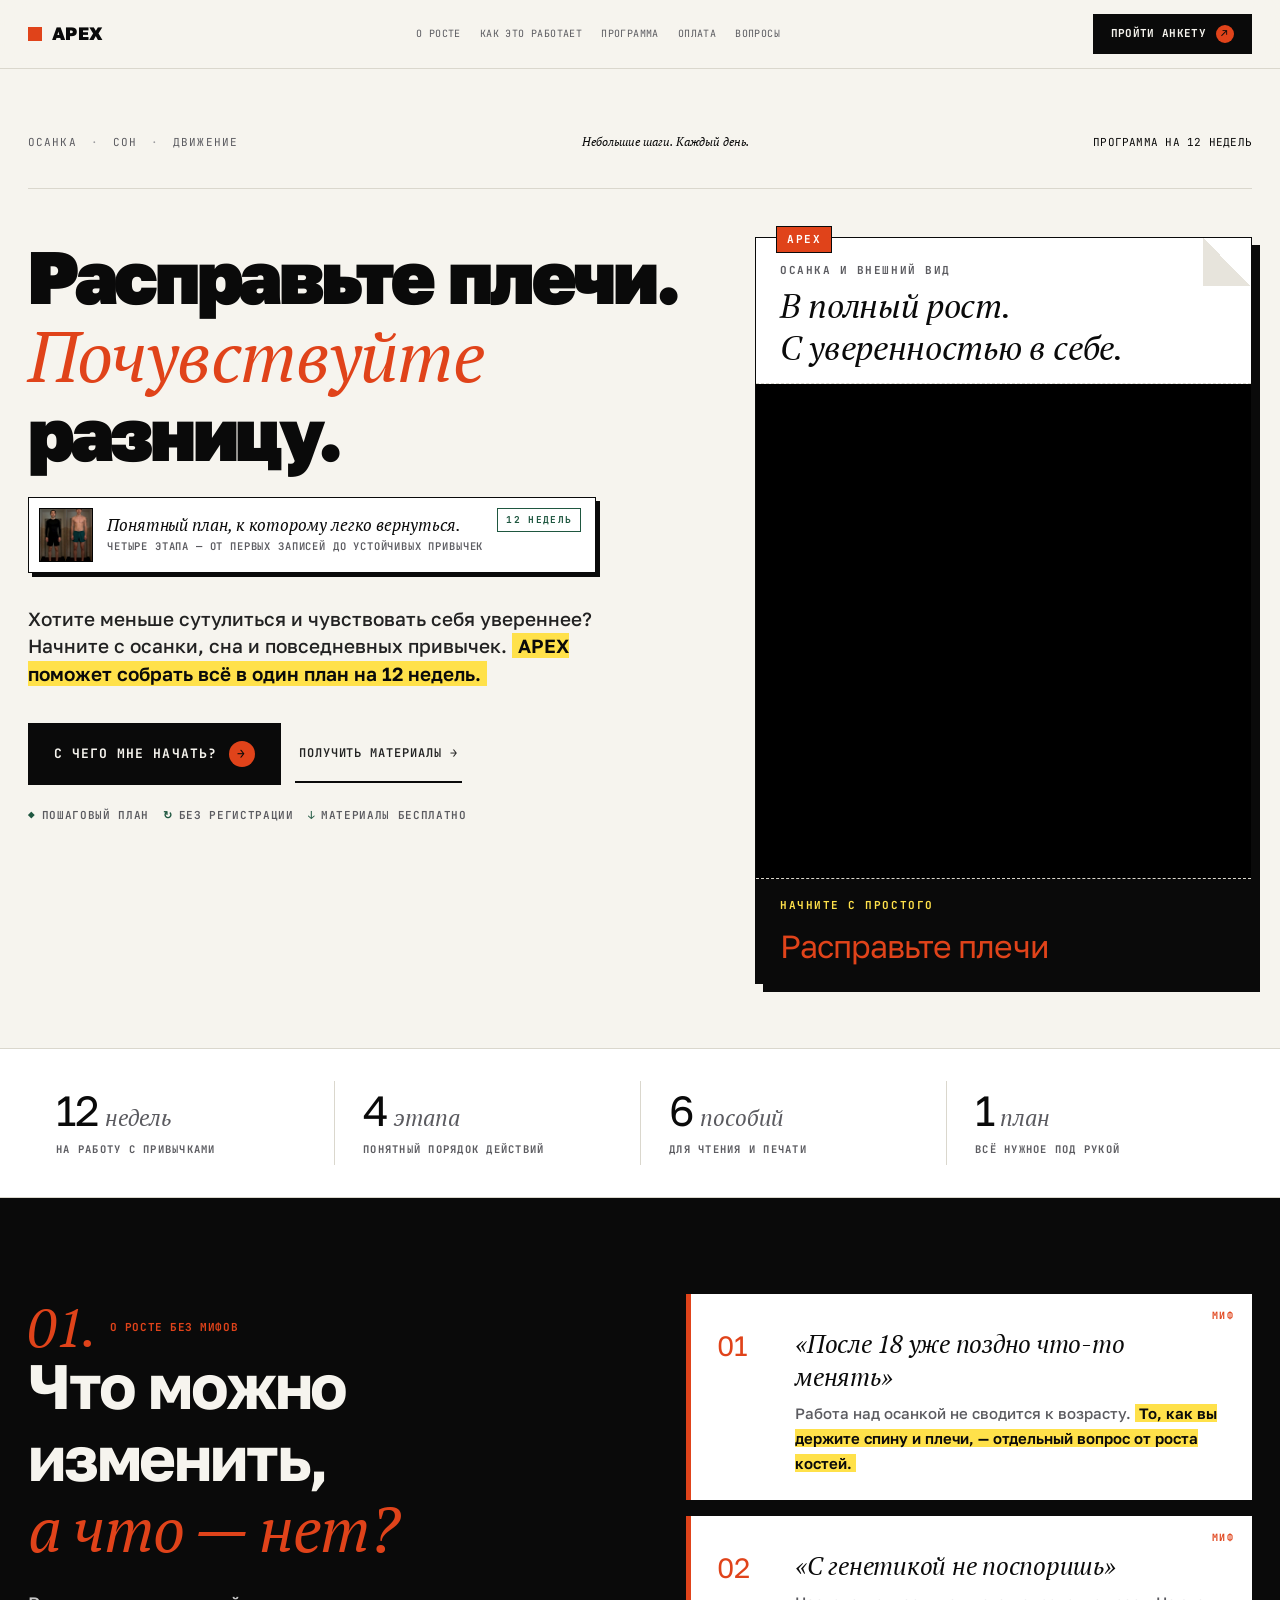
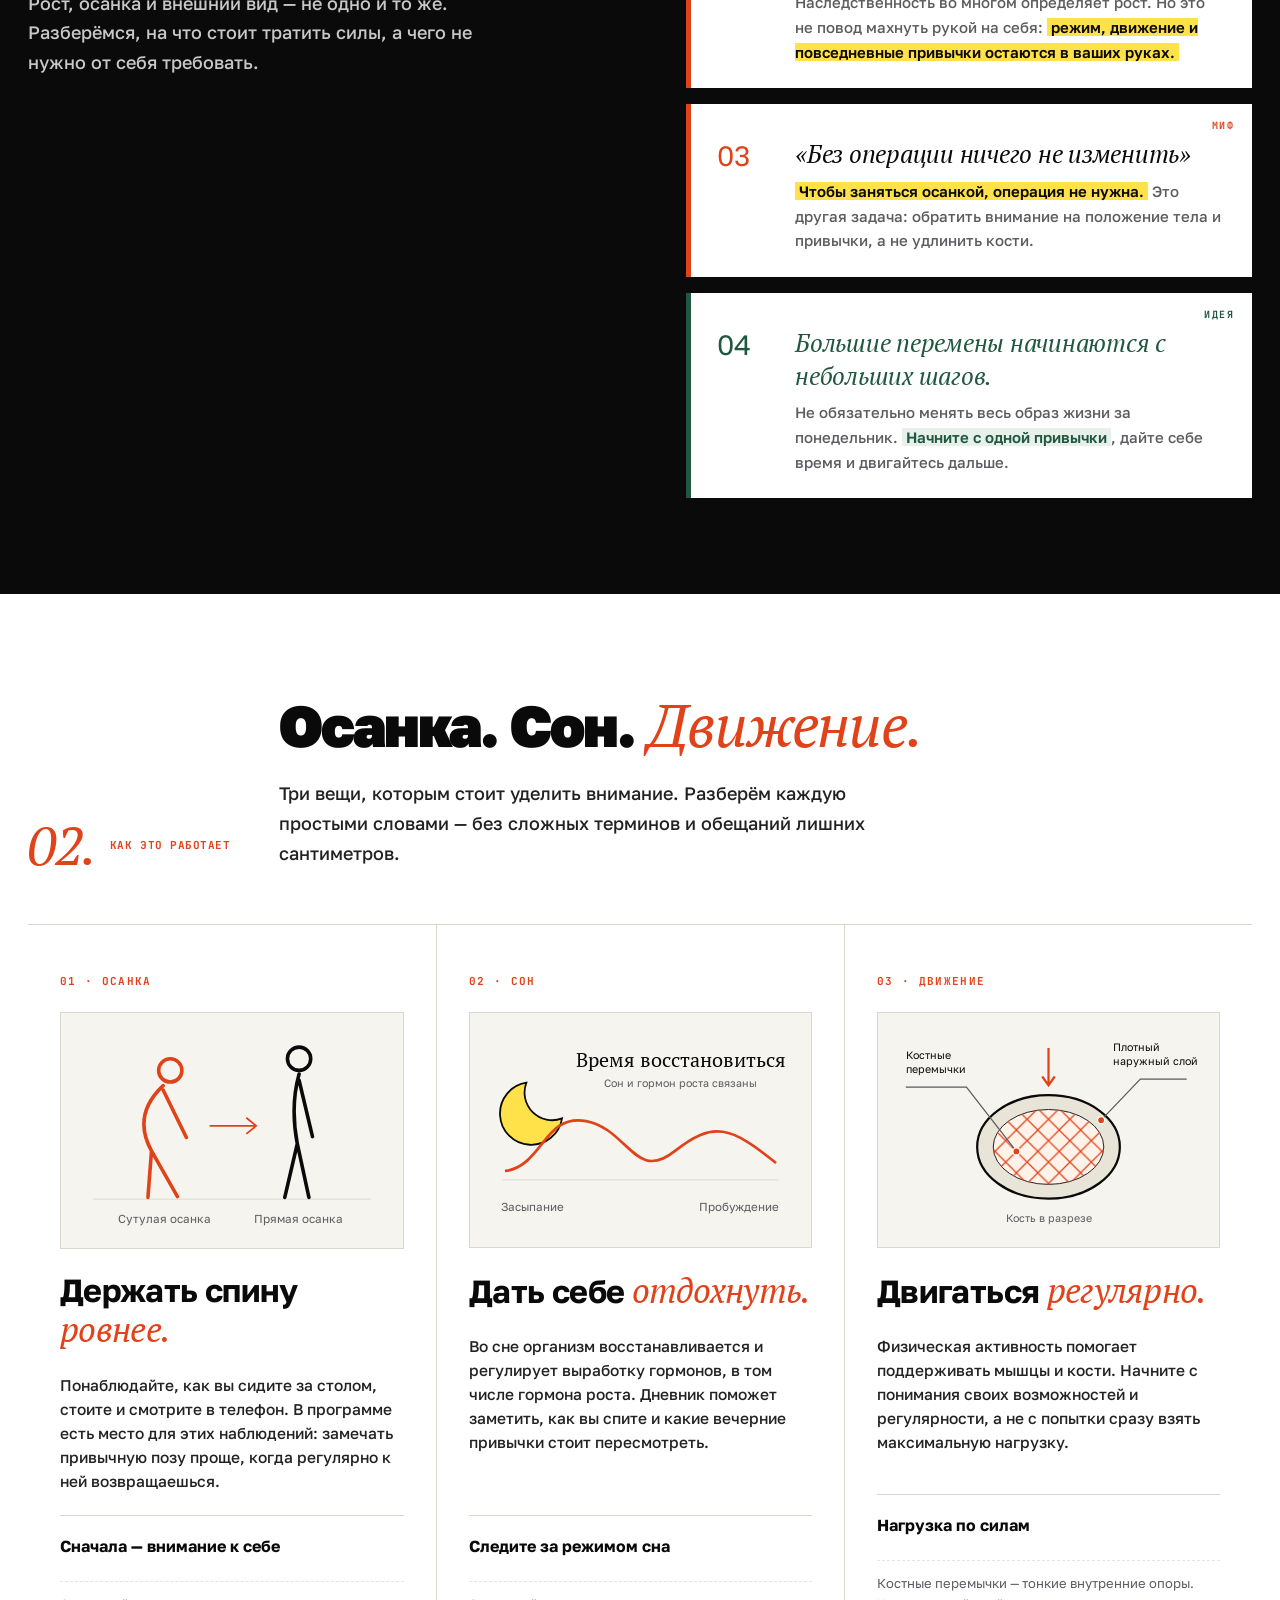
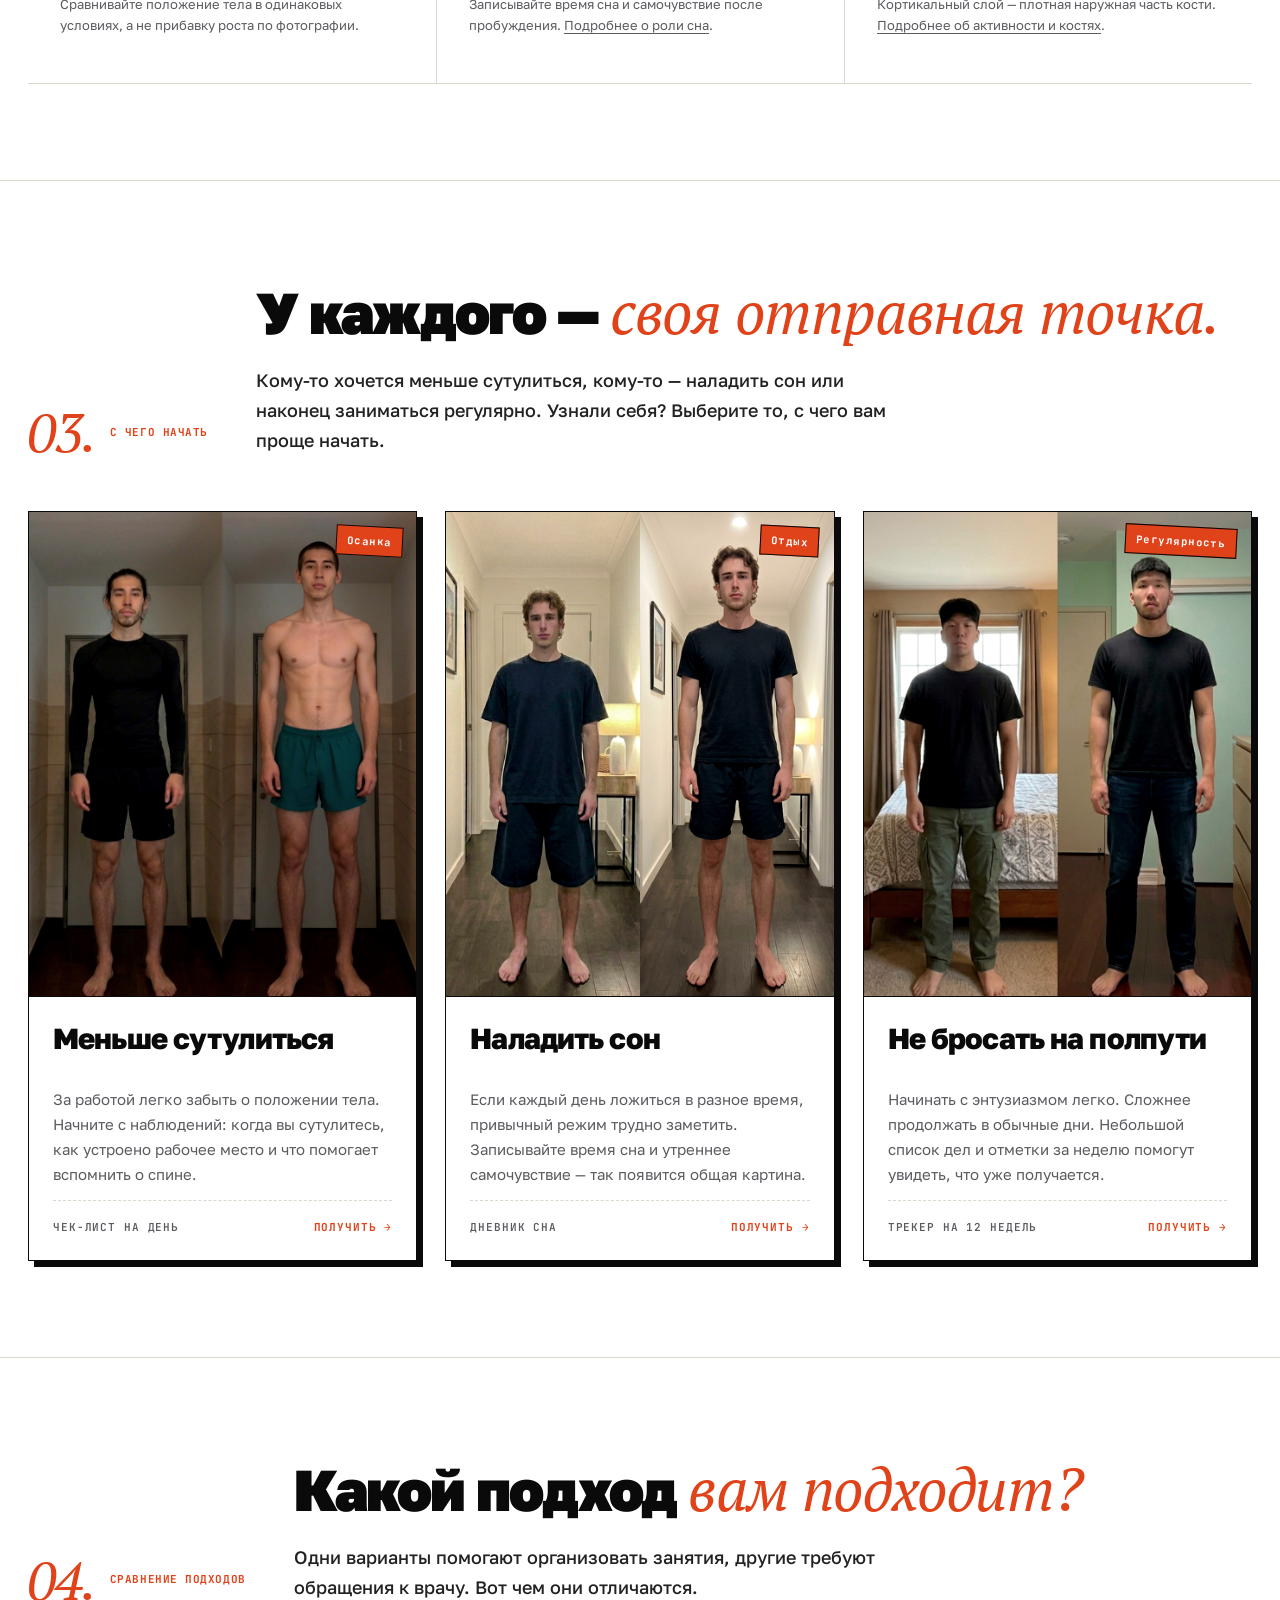
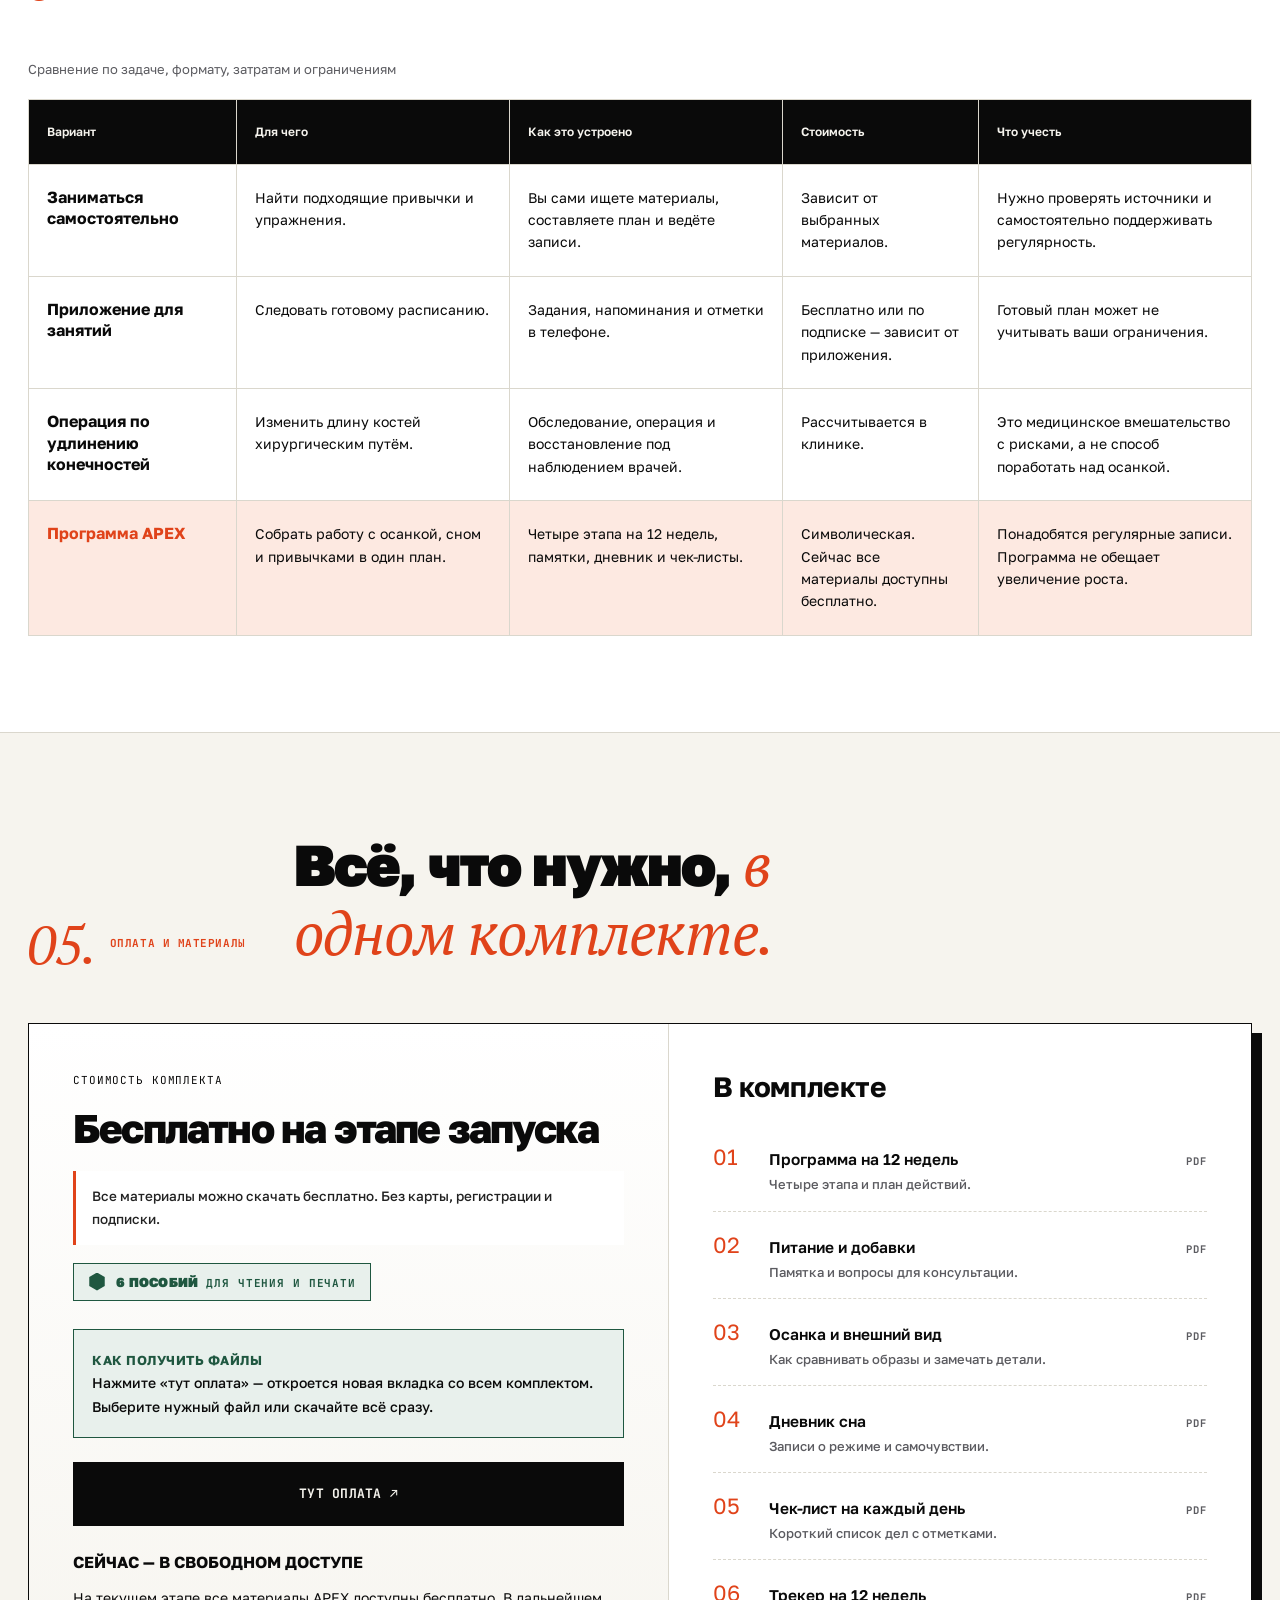
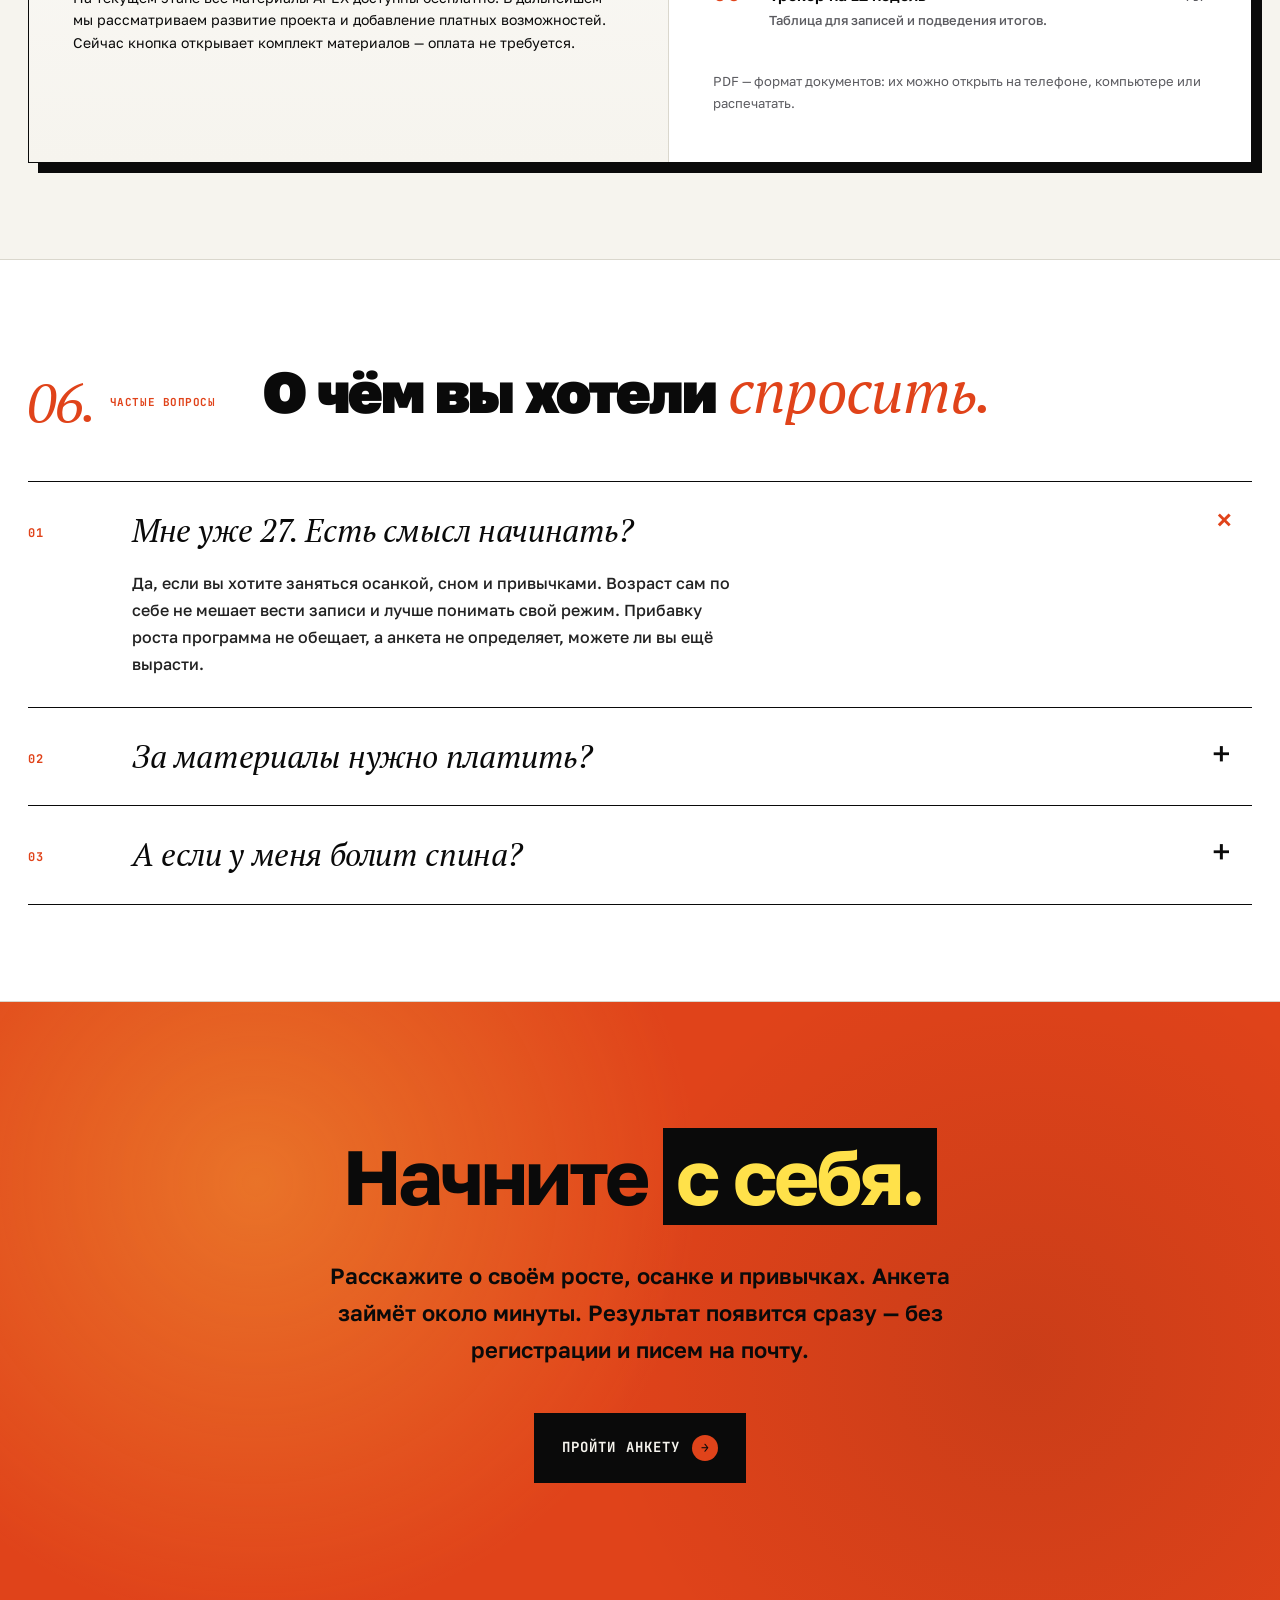
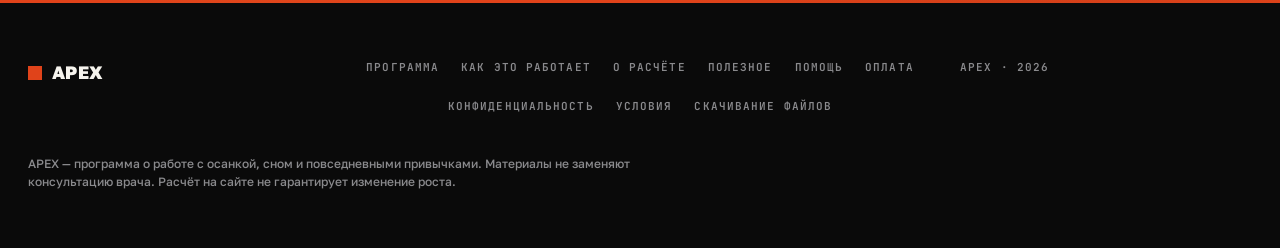
==== index.html @ fd8f3640 "Update index.html" ====
<!DOCTYPE html>
<html lang="ru">
<head>
<meta charset="UTF-8">
<meta name="viewport" content="width=device-width, initial-scale=1.0">
<title>APEX — осанка, сон и привычки</title>
<link rel="icon" href="assets/favicon.svg" type="image/svg+xml">
<link rel="preconnect" href="https://fonts.googleapis.com">
<link rel="preconnect" href="https://fonts.gstatic.com" crossorigin>
<link rel="preload" href="assets/hero.mp4" as="video" type="video/mp4">
<link rel="preload" href="assets/SUBJ-001.png" as="image">
<link rel="stylesheet" href="https://fonts.googleapis.com/css2?family=Golos+Text:wght@400;500;600;700;800;900&family=PT+Serif:ital@0;1&family=JetBrains+Mono:wght@400;500;700&display=swap">
<style>
:root{
  --bg:#f6f4ee; --paper:#fff; --ink:#0a0a0a; --ink-2:#222; --mid:#5b5b60; --dim:#9b9b9f;
  --line:#dad7cd; --line-2:#e7e4dc;
  --hot:#e0431a; --hot-dim:#fde9e1;
  --green:#1f5740; --green-dim:#e8f0ec;
  --yellow:#ffe14a;
  --display:'Golos Text',sans-serif;
  --serif:'PT Serif',serif;
  --sans:'Golos Text',sans-serif;
  --mono:'JetBrains Mono',monospace;
}
*,*::before,*::after{margin:0;padding:0;box-sizing:border-box}
html,body{background:var(--bg);color:var(--ink);font-family:var(--sans);font-size:15.5px;line-height:1.55;-webkit-font-smoothing:antialiased}
a{color:inherit;text-decoration:none}
button{font:inherit;cursor:pointer;border:none;background:none;color:inherit}
img,svg{display:block;max-width:100%}
::selection{background:var(--ink);color:var(--yellow)}
.wrap{max-width:1320px;margin:0 auto;padding:0 28px}

/* ============ NAV ============ */
.nav{position:sticky;top:0;z-index:50;background:rgba(246,244,238,0.95);backdrop-filter:blur(14px);border-bottom:1px solid var(--line)}
.nav-i{max-width:1320px;margin:0 auto;padding:14px 28px;display:grid;grid-template-columns:auto 1fr auto;gap:28px;align-items:center}
.brand{display:flex;align-items:center;gap:10px;font-family:var(--display);font-size:18px;letter-spacing:.02em;color:var(--ink)}
.brand .sq{width:14px;height:14px;background:var(--hot)}
.nav-ul{display:flex;gap:26px;justify-content:center;font-family:var(--mono);font-size:11px;letter-spacing:.12em;text-transform:uppercase;color:var(--mid)}
.nav-ul a:hover{color:var(--ink)}
.nav-cta{
  background:var(--ink);color:var(--bg);padding:11px 18px;
  font-family:var(--mono);font-size:11px;font-weight:700;letter-spacing:.1em;text-transform:uppercase;
  display:inline-flex;align-items:center;gap:10px;
  transition:transform .15s,background .15s;
}
.nav-cta:hover{background:var(--hot);transform:translateY(-1px)}
.nav-cta .arr{display:inline-flex;align-items:center;justify-content:center;width:18px;height:18px;background:var(--hot);color:var(--ink);border-radius:50%;font-size:11px}
.nav-cta:hover .arr{background:var(--bg);color:var(--hot)}

/* ============ HERO ============ */
.hero{padding:64px 0 64px;position:relative;border-bottom:1px solid var(--line)}
.hero-meta{
  display:grid;grid-template-columns:auto 1fr auto;gap:28px;align-items:center;
  font-family:var(--mono);font-size:11px;letter-spacing:.1em;text-transform:uppercase;color:var(--mid);
  padding-bottom:36px;border-bottom:1px solid var(--line);margin-bottom:48px;
}
.hero-meta .ml{display:flex;gap:14px;align-items:center}
.hero-meta .ml span:not(:last-child)::after{content:'·';margin-left:14px;color:var(--dim)}
.hero-meta .vol{justify-self:center;font-family:var(--serif);font-style:italic;font-size:14px;color:var(--ink);letter-spacing:0;text-transform:none}
.hero-meta .ver{color:var(--ink)}

.hero-grid{display:grid;grid-template-columns:1.35fr 1fr;gap:56px;align-items:start}

.hero-h1{
  font-family:var(--display);font-weight:900;
  font-size:clamp(64px,10.2vw,164px);line-height:.86;letter-spacing:-0.04em;
  text-wrap:balance;
}
.hero-h1 .strike{
  position:relative;display:inline;
  color:var(--mid);
  text-decoration:line-through;
  text-decoration-color:var(--ink);
  text-decoration-thickness:5px;
  text-decoration-skip-ink:none;
}
.hero-h1 .strike::after{content:none}
.hero-h1 .serif{
  font-family:var(--serif);font-weight:400;font-style:italic;
  font-size:1.05em;letter-spacing:-.015em;color:var(--hot);
  display:inline-block;
}
.hero-h1 .underline{position:relative;display:inline-block}
.hero-h1 .underline::after{
  content:'';position:absolute;left:0;right:0;bottom:0.04em;height:14px;
  background:var(--yellow);z-index:-1;
}

.hero-lede{
  margin-top:32px;font-size:20px;line-height:1.45;color:var(--ink-2);max-width:52ch;font-weight:500;
}
.hero-lede strong{background:var(--yellow);padding:1px 6px;color:var(--ink);font-weight:600}

.hero-cta{margin-top:36px;display:flex;gap:14px;align-items:center;flex-wrap:wrap}
.btn-primary{
  background:var(--ink);color:var(--bg);padding:18px 26px;
  font-family:var(--mono);font-size:13px;font-weight:700;letter-spacing:.08em;text-transform:uppercase;
  display:inline-flex;align-items:center;gap:12px;
  transition:transform .15s,background .15s;
}
.btn-primary:hover{transform:translateY(-2px);background:var(--hot)}
.btn-primary .arr{width:26px;height:26px;background:var(--hot);color:var(--ink);border-radius:50%;display:inline-flex;align-items:center;justify-content:center;font-weight:900;font-size:13px;transition:background .15s,color .15s}
.btn-primary:hover .arr{background:var(--bg);color:var(--hot)}
.btn-ghost{
  color:var(--ink-2);padding:18px 4px;
  font-family:var(--mono);font-size:12px;font-weight:600;letter-spacing:.08em;text-transform:uppercase;
  border-bottom:2px solid var(--ink);transition:color .15s;
}
.btn-ghost:hover{color:var(--hot);border-color:var(--hot)}
.cta-note{font-family:var(--mono);font-size:11px;letter-spacing:.06em;color:var(--mid);text-transform:uppercase}

.hero-caps{display:flex;gap:20px;margin-top:32px;flex-wrap:wrap;font-family:var(--mono);font-size:11.5px;font-weight:500;letter-spacing:.08em;text-transform:uppercase;color:var(--mid)}
.hero-caps span{display:inline-flex;gap:8px;align-items:center}
.hero-caps span::before{content:'✕';color:var(--hot);font-weight:900}
.hero-caps .ok{color:var(--ink)}
.hero-caps .ok::before{content:'✓';color:var(--green)}

/* hero proof card */
.proof-card{
  background:var(--paper);border:1px solid var(--ink);
  box-shadow:8px 8px 0 var(--ink);position:relative;
}
.proof-card::before{
  content:'ПРОФИЛЬ';position:absolute;top:-12px;left:20px;
  background:var(--hot);color:var(--paper);padding:4px 10px;border:1px solid var(--ink);
  font-family:var(--mono);font-size:11px;font-weight:700;letter-spacing:.14em;
}
.proof-card::after{
  content:'';position:absolute;top:0;right:0;width:48px;height:48px;
  background:linear-gradient(225deg,transparent 50%,var(--line-2) 50%);
}
.pc-video{position:relative;aspect-ratio:1/1;background:#000;overflow:hidden;border-bottom:1px dashed var(--line)}
.pc-video video{position:absolute;inset:0;width:100%;height:100%;object-fit:cover;filter:contrast(1.05) saturate(.9)}
.pc-video-lbl{position:absolute;top:14px;font-family:var(--mono);font-size:10.5px;font-weight:700;letter-spacing:.14em;padding:5px 10px;border:1px solid var(--ink);text-transform:uppercase;box-shadow:2px 2px 0 var(--ink)}
.pc-video-lbl.bef{left:14px;background:rgba(245,242,234,.95);color:var(--ink-2)}
.pc-video-lbl.aft{right:14px;background:var(--hot);color:var(--paper)}
.pc-head{padding:24px 24px 14px;border-bottom:1px dashed var(--line)}
.pc-head .id{font-family:var(--mono);font-size:11px;font-weight:700;letter-spacing:.14em;color:var(--mid);text-transform:uppercase}
.pc-head h3{
  font-family:var(--serif);font-weight:400;font-style:italic;font-size:34px;line-height:1.05;
  letter-spacing:-.01em;color:var(--ink);margin-top:6px;
}
.pc-head h3 .num{font-style:normal;color:var(--hot);font-family:var(--display);font-size:.92em}
.pc-body{padding:8px 24px 20px}
.pc-row{display:grid;grid-template-columns:120px 1fr;padding:10px 0;border-bottom:1px dashed var(--line-2);font-family:var(--mono);font-size:13px;align-items:baseline}
.pc-row:last-child{border-bottom:0}
.pc-row .k{font-size:10.5px;letter-spacing:.12em;text-transform:uppercase;color:var(--mid);font-weight:700}
.pc-row .v{color:var(--ink);font-weight:500}
.pc-row .v em{font-family:var(--serif);font-style:italic;color:var(--hot);font-size:15px}
.pc-final{
  display:flex;justify-content:space-between;align-items:baseline;
  background:var(--ink);color:var(--paper);padding:18px 24px;
}
.pc-final .l{font-family:var(--mono);font-size:11px;font-weight:700;letter-spacing:.14em;text-transform:uppercase;color:var(--yellow)}
.pc-final .v{font-family:var(--display);font-size:64px;line-height:1;color:var(--hot);letter-spacing:-.03em}

/* ============ Data strip ============ */
.strip{
  padding:32px 0;border-bottom:1px solid var(--line);background:var(--paper);
}
.strip-row{display:grid;grid-template-columns:repeat(4,1fr);gap:0}
.strip-cell{padding:8px 28px;border-left:1px solid var(--line)}
.strip-cell:first-child{border-left:0}
.strip-cell .n{font-family:var(--display);font-size:48px;line-height:1;letter-spacing:-.025em}
.strip-cell .n .ac{color:var(--hot)}
.strip-cell .n .small{font-family:var(--serif);font-style:italic;font-weight:400;font-size:.55em;color:var(--mid);margin-left:6px;letter-spacing:0}
.strip-cell .l{font-family:var(--mono);font-size:10.5px;font-weight:700;letter-spacing:.12em;text-transform:uppercase;color:var(--mid);margin-top:10px}

/* ============ SECTION META ============ */
.sec{padding:96px 0;border-bottom:1px solid var(--line)}
.sec.paper{background:var(--paper)}
.sec.dark{background:var(--ink);color:var(--bg);border-bottom:0}
.sec-head{display:grid;grid-template-columns:auto 1fr;gap:48px;margin-bottom:56px;align-items:end}
.sec-kick{font-family:var(--mono);font-size:11px;font-weight:700;letter-spacing:.14em;text-transform:uppercase;color:var(--hot);display:flex;gap:14px;align-items:center;padding-top:10px}
.sec-kick .idx{
  font-family:var(--serif);font-style:italic;font-weight:400;font-size:54px;color:var(--hot);
  letter-spacing:-.02em;line-height:.85;
}
.sec.dark .sec-kick{color:var(--hot)}
.sec.dark .sec-kick .idx{color:var(--hot)}
.sec-h2{
  font-family:var(--display);font-weight:900;
  font-size:clamp(48px,7vw,108px);line-height:.9;letter-spacing:-.035em;text-wrap:balance;
}
.sec-h2 .serif{font-family:var(--serif);font-style:italic;font-weight:400;color:var(--hot);font-size:1.05em;letter-spacing:-.02em}
.sec-h2 .hl{background:var(--ink);color:var(--bg);padding:0 12px;display:inline-block}
.sec.dark .sec-h2 .hl{background:var(--hot);color:var(--ink)}
.sec-h2 .ul{background:linear-gradient(transparent 68%,var(--yellow) 68%,var(--yellow) 92%,transparent 92%)}
.sec-lede{max-width:60ch;font-size:18px;color:var(--ink-2);margin-top:20px;font-weight:500}
.sec.dark .sec-lede{color:#c8c8c8}

/* ============ МИФS ============ */
.lies-grid{display:grid;grid-template-columns:1.05fr 1fr;gap:64px;align-items:start}
.lies-grid .copy h2{font-family:var(--display);font-size:clamp(48px,7vw,104px);line-height:.9;letter-spacing:-.035em;color:var(--bg)}
.lies-grid .copy h2 .serif{font-family:var(--serif);font-style:italic;font-weight:400;color:var(--hot);font-size:1.05em;letter-spacing:-.02em}
.lies-grid .copy h2 .hl{background:var(--hot);color:var(--ink);padding:0 14px}
.lies-grid .copy p{font-size:18px;color:#c8c8c8;font-weight:500;margin-top:24px;max-width:42ch}
.lies-list{display:flex;flex-direction:column;gap:16px}
.lie{
  background:var(--paper);color:var(--ink);padding:24px 26px;
  display:grid;grid-template-columns:60px 1fr;gap:18px;
  border-left:5px solid var(--hot);position:relative;
}
.lie.truth{border-left-color:var(--green)}
.lie .n{font-family:var(--display);font-size:28px;color:var(--hot);line-height:1;padding-top:4px}
.lie.truth .n{color:var(--green)}
.lie .q{font-family:var(--serif);font-style:italic;font-weight:400;font-size:24px;line-height:1.2;letter-spacing:-.01em;color:var(--ink);margin-bottom:8px}
.lie .q .strike{text-decoration:line-through;text-decoration-thickness:3px;text-decoration-color:var(--hot);color:var(--mid)}
.lie .a{font-size:15px;color:var(--mid);font-weight:500}
.lie .a b{background:var(--yellow);color:var(--ink);padding:0 4px;font-weight:600}
.lie.truth .q{color:var(--green)}
.lie.truth .a b{background:var(--green-dim);color:var(--green)}
.lie::after{
  content:'МИФ';position:absolute;top:14px;right:18px;
  font-family:var(--mono);font-size:10px;font-weight:700;letter-spacing:.14em;color:var(--hot);
}
.lie.truth::after{content:'ИДЕЯ';color:var(--green)}

/* ============ MECHANISMS ============ */
.mechs{display:grid;grid-template-columns:repeat(3,1fr);gap:0;border-top:1px solid var(--line);border-bottom:1px solid var(--line)}
.mech{padding:48px 32px;border-left:1px solid var(--line);display:flex;flex-direction:column;gap:22px;background:var(--paper)}
.mech:first-child{border-left:0}
.mech-num{font-family:var(--mono);font-size:11px;font-weight:700;letter-spacing:.12em;color:var(--hot);text-transform:uppercase}
.mech-fig{aspect-ratio:5/3;border:1px solid var(--line);background:var(--bg);padding:8px}
.mech h3{font-family:var(--display);font-size:36px;line-height:1.05;letter-spacing:-.02em;color:var(--ink)}
.mech h3 .serif{font-family:var(--serif);font-style:italic;font-weight:400;color:var(--hot);font-size:1.08em;letter-spacing:-.02em}
.mech p{color:var(--ink-2);font-size:15.5px;flex:1;font-weight:500}
.mech .stat{display:flex;justify-content:space-between;align-items:baseline;padding-top:18px;border-top:1px solid var(--line-2)}
.mech .stat .n{font-family:var(--display);font-size:36px;letter-spacing:-.025em;color:var(--hot)}
.mech .stat .l{font-family:var(--mono);font-size:10.5px;font-weight:700;letter-spacing:.12em;color:var(--mid);text-transform:uppercase}
.mech .cite{font-family:var(--mono);font-size:10.5px;letter-spacing:.06em;color:var(--mid);border-top:1px dashed var(--line-2);padding-top:12px}
.mech .cite b{color:var(--ink);font-weight:700}

/* ============ PROTOCOL ============ */
.proto{display:grid;grid-template-columns:repeat(4,1fr);gap:0;border:1px solid var(--ink);background:var(--paper)}
.phase{padding:36px 28px;border-right:1px solid var(--line);display:flex;flex-direction:column;gap:14px;position:relative}
.phase:last-child{border-right:0;background:var(--ink);color:var(--bg)}
.phase .n{font-family:var(--display);font-size:108px;line-height:.85;letter-spacing:-.04em;color:var(--ink)}
.phase:last-child .n{color:var(--hot)}
.phase .wk{font-family:var(--mono);font-size:11px;font-weight:700;letter-spacing:.12em;text-transform:uppercase;color:var(--mid)}
.phase:last-child .wk{color:#c8c8c8}
.phase h4{font-family:var(--display);font-size:26px;letter-spacing:-.015em;line-height:1.05;margin-top:18px}
.phase h4 .serif{font-family:var(--serif);font-style:italic;font-weight:400;font-size:1.1em;color:var(--hot)}
.phase p{font-size:14.5px;color:var(--mid);font-weight:500;flex:1;line-height:1.55}
.phase:last-child p{color:#c8c8c8}
.phase .d{margin-top:24px;padding-top:18px;border-top:1px solid var(--line);display:flex;justify-content:space-between;align-items:baseline}
.phase:last-child .d{border-top-color:var(--mid)}
.phase .d .l{font-family:var(--mono);font-size:11px;font-weight:700;letter-spacing:.12em;color:var(--mid);text-transform:uppercase}
.phase .d .v{font-family:var(--display);font-size:30px;letter-spacing:-.02em;color:var(--hot)}

/* ============ EVIDENCE ============ */
.res-grid{display:grid;grid-template-columns:repeat(3,1fr);gap:28px}
.res{
  background:var(--paper);border:1px solid var(--ink);box-shadow:6px 6px 0 var(--ink);
  display:flex;flex-direction:column;position:relative;
}
.res .photo{aspect-ratio:4/5;background:#222;position:relative;border-bottom:1px solid var(--ink);overflow:hidden}
.res .photo img{width:100%;height:100%;object-fit:cover;filter:contrast(1.05) saturate(.85)}
.res .photo .stamp{
  position:absolute;top:14px;right:14px;
  background:var(--hot);color:var(--paper);padding:6px 10px;border:1px solid var(--ink);
  font-family:var(--mono);font-size:10.5px;font-weight:700;letter-spacing:.14em;
  transform:rotate(3deg);
}
.res .photo .meta{
  position:absolute;bottom:14px;left:14px;right:14px;
  display:flex;justify-content:space-between;
  color:var(--paper);font-family:var(--mono);font-size:10.5px;font-weight:700;letter-spacing:.12em;text-transform:uppercase;
  text-shadow:0 1px 4px rgba(0,0,0,.85);
}
.res .body{padding:24px;display:flex;flex-direction:column;gap:14px;flex:1}
.res-stats{display:flex;flex-direction:column;gap:4px;font-family:var(--mono);font-size:11.5px;font-weight:500;letter-spacing:.04em;color:var(--mid);text-transform:uppercase;padding:4px 0 8px;border-bottom:1px dashed var(--line);margin-bottom:6px}
.res-stats span{display:flex;justify-content:space-between;gap:12px}
.res-stats b{color:var(--ink);font-family:var(--mono);font-weight:700;letter-spacing:.1em}
.res .delta{font-family:var(--display);font-size:80px;letter-spacing:-.03em;line-height:.9;color:var(--hot)}
.res .delta sup{font-size:.3em;color:var(--mid);vertical-align:top;font-family:var(--mono)}
.res .q{
  font-family:var(--serif);font-style:italic;font-weight:400;font-size:20px;
  line-height:1.3;letter-spacing:-.005em;color:var(--ink-2);
}
.res .q::before{content:'\"';color:var(--hot)}
.res .q::after{content:'\"';color:var(--hot)}
.res .by{margin-top:auto;padding-top:18px;border-top:1px dashed var(--line);font-family:var(--mono);font-size:11px;font-weight:600;letter-spacing:.08em;text-transform:uppercase;display:flex;justify-content:space-between;color:var(--mid)}
.res .by .name{color:var(--ink)}

/* ============ SLEEP ============ */
.sleep{display:grid;grid-template-columns:1.05fr 1fr;gap:64px;align-items:center}
.sleep-card{
  background:var(--ink);color:var(--paper);padding:32px;border:1px solid var(--ink);
  box-shadow:10px 10px 0 var(--hot);aspect-ratio:6/7;display:flex;flex-direction:column;gap:16px;
}
.sleep-card h5{font-family:var(--mono);font-size:11px;font-weight:700;letter-spacing:.14em;color:var(--hot);text-transform:uppercase}
.sleep-card .chart{flex:1;border:1px solid #2a2a2c;background:#0a0a0a;padding:10px}
.sleep-card .num{font-family:var(--display);font-size:88px;line-height:.85;color:var(--hot);letter-spacing:-.04em;margin-top:8px}
.sleep-card .num sup{font-size:.32em;color:var(--yellow);vertical-align:top}
.sleep-card .l{font-family:var(--mono);font-size:11px;font-weight:700;letter-spacing:.14em;color:var(--yellow);text-transform:uppercase}

.sleep-copy h3{font-family:var(--display);font-size:clamp(52px,6.5vw,84px);line-height:.92;letter-spacing:-.03em}
.sleep-copy h3 .serif{font-family:var(--serif);font-style:italic;font-weight:400;color:var(--hot);font-size:1.1em;letter-spacing:-.02em}
.sleep-copy p{font-size:17px;color:var(--ink-2);margin-top:22px;max-width:42ch;font-weight:500}
.sleep-copy p strong{color:var(--ink);background:var(--yellow);padding:1px 4px;font-weight:600}
.sleep-copy .ks{margin-top:32px;display:grid;grid-template-columns:1fr 1fr;gap:1px;background:var(--line);border:1px solid var(--ink)}
.sleep-copy .ks > div{background:var(--paper);padding:20px}
.sleep-copy .ks .n{font-family:var(--display);font-size:48px;line-height:1;color:var(--hot);letter-spacing:-.025em}
.sleep-copy .ks .l{font-family:var(--mono);font-size:10.5px;font-weight:700;letter-spacing:.12em;color:var(--mid);text-transform:uppercase;margin-top:10px}

/* ============ COMPARE ============ */
.compare{border:1px solid var(--ink);background:var(--paper);overflow:hidden;box-shadow:6px 6px 0 var(--ink)}
.cr{display:grid;grid-template-columns:1.5fr repeat(4,1fr);border-top:1px solid var(--line)}
.cr:first-child{border-top:0;background:var(--ink);color:var(--paper)}
.cr > div{padding:22px 22px;border-left:1px solid var(--line);font-family:var(--mono);font-size:13px;font-weight:500;color:var(--ink-2)}
.cr > div:first-child{border-left:0;font-family:var(--sans);font-weight:600;font-size:14.5px;color:var(--ink)}
.cr:first-child > div{font-family:var(--mono);font-size:11px;letter-spacing:.14em;text-transform:uppercase;color:var(--paper);font-weight:700;border-left:1px solid #2a2a2c}
.cr:first-child > div:first-child{border-left:0}
.cr .us{background:var(--hot-dim);border-left:1px solid var(--hot)!important;font-weight:700;color:var(--ink)}
.cr:first-child .us{background:var(--hot);color:var(--ink)!important;border-left:1px solid var(--hot)!important}
.cr .no{color:var(--hot);font-weight:700}
.cr .yes{color:var(--green);font-weight:700}
.cr .neutral{color:var(--dim)}
.cr .big{font-family:var(--display);font-size:18px;letter-spacing:-.015em;color:var(--ink)}
.cr .us .big{color:var(--hot)}

/* ============ PRICE ============ */
.price{display:grid;grid-template-columns:1.1fr 1fr;border:1px solid var(--ink);background:var(--paper);box-shadow:10px 10px 0 var(--ink)}
.price-l{padding:48px 44px;border-right:1px solid var(--line);position:relative;background:linear-gradient(180deg,var(--paper),var(--bg))}
.price-l .tag{display:inline-block;background:var(--ink);color:var(--paper);padding:6px 12px;font-family:var(--mono);font-size:11px;font-weight:700;letter-spacing:.14em;text-transform:uppercase;margin-bottom:28px}
.price-amt{font-family:var(--display);font-size:172px;line-height:.82;letter-spacing:-.05em;color:var(--ink)}
.price-amt .cur{font-size:.3em;color:var(--mid);vertical-align:top}
.price-amt .ac{color:var(--hot)}
.price-was{font-family:var(--mono);font-size:14px;color:var(--mid);text-decoration:line-through;margin-top:10px}
.price-was b{color:var(--ink);font-weight:600;text-decoration:none;background:var(--yellow);padding:0 4px;margin-left:10px}
.price-gty{margin-top:28px;padding:18px;background:var(--green-dim);border:1px solid var(--green);font-size:14px;font-weight:500;color:var(--ink)}
.price-gty b{color:var(--green);font-family:var(--display);font-size:13px;letter-spacing:.04em}
.price-cta{
  display:block;margin-top:24px;background:var(--ink);color:var(--bg);text-align:center;
  padding:22px;font-family:var(--mono);font-size:13px;font-weight:700;letter-spacing:.14em;text-transform:uppercase;
  position:relative;overflow:hidden;transition:background .15s,transform .15s;
}
.price-cta:hover{background:var(--hot);transform:translateY(-2px)}
.price-r{padding:48px 44px}
.price-r h4{font-family:var(--display);font-size:28px;letter-spacing:-.015em;margin-bottom:22px;line-height:1.1}
.price-r ul{list-style:none}
.price-r li{display:grid;grid-template-columns:42px 1fr auto;gap:14px;align-items:baseline;padding:16px 0;border-bottom:1px dashed var(--line)}
.price-r li:last-child{border-bottom:0}
.price-r li .i{font-family:var(--display);font-size:22px;color:var(--hot);letter-spacing:-.02em}
.price-r li .n{font-weight:600;font-size:15.5px;color:var(--ink)}
.price-r li .n span{display:block;font-size:13px;color:var(--mid);font-weight:500;margin-top:3px}
.price-r li .v{font-family:var(--mono);font-size:10.5px;font-weight:700;letter-spacing:.08em;text-transform:uppercase;color:var(--mid)}

/* ============ FAQ ============ */
.faq{border-top:1px solid var(--ink)}
.faq details{border-bottom:1px solid var(--ink);padding:28px 0}
.faq summary{
  list-style:none;cursor:pointer;display:grid;grid-template-columns:80px 1fr 40px;gap:24px;align-items:start;
}
.faq summary::-webkit-details-marker{display:none}
.faq summary .n{font-family:var(--mono);font-size:12px;font-weight:700;letter-spacing:.12em;color:var(--hot);padding-top:14px}
.faq summary .q{font-family:var(--serif);font-style:italic;font-weight:400;font-size:32px;line-height:1.15;letter-spacing:-.012em;color:var(--ink)}
.faq summary .p{font-family:var(--display);font-size:34px;color:var(--ink);transition:transform .25s;align-self:start;line-height:1}
.faq details[open] summary .p{transform:rotate(45deg);color:var(--hot)}
.faq .a{padding:18px 0 0 104px;color:var(--ink-2);max-width:72ch;font-size:16px;font-weight:500;line-height:1.6}
.faq .a strong{background:var(--yellow);padding:0 4px;color:var(--ink);font-weight:600}

/* ============ FINAL ============ */
.final{padding:120px 0;text-align:center;border-bottom:0;background:var(--hot);color:var(--ink);position:relative;overflow:hidden}
.final::before{
  content:'';position:absolute;inset:0;
  background:
    radial-gradient(circle at 20% 30%,rgba(255,225,74,.3),transparent 40%),
    radial-gradient(circle at 80% 60%,rgba(10,10,10,.1),transparent 40%);
}
.final > *{position:relative;z-index:2}
.final h2{font-family:var(--display);font-size:clamp(72px,12vw,200px);line-height:.86;letter-spacing:-.045em;text-wrap:balance}
.final h2 .strike{
  position:relative;display:inline;
  text-decoration:line-through;
  text-decoration-color:var(--ink);
  text-decoration-thickness:6px;
  text-decoration-skip-ink:none;
}
.final h2 .strike::after{content:none}
.final h2 .hl{background:var(--ink);color:var(--yellow);padding:0 18px;display:inline-block}
.final h2 .serif{font-family:var(--serif);font-style:italic;font-weight:400;color:var(--ink);font-size:1.05em;letter-spacing:-.02em}
.final p{margin:32px auto 44px;font-size:22px;font-weight:600;max-width:46ch;color:var(--ink)}
.final .btn-primary{background:var(--ink);color:var(--bg);padding:22px 28px;font-size:14px}
.final .btn-primary:hover{background:var(--paper);color:var(--ink)}
.final .btn-primary:hover .arr{background:var(--hot);color:var(--ink)}

/* ============ FOOTER ============ */
.footer{padding:56px 0;background:var(--ink);color:var(--bg)}
.footer-i{display:grid;grid-template-columns:1fr 2fr 1fr;gap:28px;align-items:start;font-family:var(--mono);font-size:11px;font-weight:600;letter-spacing:.1em;text-transform:uppercase;color:#8a8a8d}
.footer-links{display:flex;gap:22px;justify-content:center;flex-wrap:wrap}
.footer-links a:hover{color:var(--hot)}
.footer-legal{margin-top:40px;font-family:var(--sans);font-size:12px;color:#8a8a8d;font-weight:500;letter-spacing:0;text-transform:none;max-width:80ch;line-height:1.55}
.footer .brand{color:var(--bg)}

/* Mobile-only hero video — hidden on desktop */
.hero-mobile-video{display:none}

/* ============ HERO RECEIPT (social proof anchor under h1) ============ */
.hero-receipt{
  margin-top:24px;display:inline-grid;grid-template-columns:auto 1fr auto;gap:14px;align-items:center;
  background:var(--paper);border:1px solid var(--ink);box-shadow:4px 4px 0 var(--ink);
  padding:10px 14px 10px 10px;position:relative;text-decoration:none;
  transition:transform .15s,box-shadow .15s;
}
.hero-receipt:hover{transform:translate(-2px,-2px);box-shadow:6px 6px 0 var(--ink)}
.hr-thumb{width:54px;height:54px;object-fit:cover;border:1px solid var(--ink);filter:contrast(1.05) saturate(.85)}
.hr-stack{display:flex;flex-direction:column;gap:3px;min-width:0}
.hr-quote{font-family:var(--serif);font-style:italic;font-size:17px;line-height:1.15;color:var(--ink);letter-spacing:-.005em}
.hr-meta{font-family:var(--mono);font-size:10.5px;font-weight:600;letter-spacing:.08em;color:var(--mid);text-transform:uppercase}
.hr-meta b{color:var(--hot);font-weight:700}
.hr-stamp{font-family:var(--mono);font-size:9.5px;font-weight:700;letter-spacing:.14em;color:var(--green);border:1px solid var(--green);padding:4px 8px;text-transform:uppercase;flex-shrink:0;align-self:start}

/* ============ TRUST PILLS (under primary CTA) ============ */
.trust-pills{
  display:flex;flex-wrap:wrap;gap:8px 14px;margin-top:22px;align-items:center;
  font-family:var(--mono);font-size:11px;font-weight:600;letter-spacing:.06em;color:var(--mid);text-transform:uppercase;
}
.trust-pills span{display:inline-flex;align-items:center;gap:6px;white-space:nowrap}
.trust-pills .tp-i{font-size:11px;color:var(--green);font-style:normal;font-weight:900}

/* ============ PRICE FRAME (less-than-dinner) ============ */
.price-frame{
  margin-top:14px;padding:14px 16px;background:var(--paper);border-left:3px solid var(--hot);
  font-size:13.5px;color:var(--ink-2);line-height:1.5;font-weight:500;
}
.price-frame em{font-family:var(--serif);font-style:italic;font-size:18px;color:var(--ink);font-weight:400;letter-spacing:-.01em}

/* ============ STICKY MOBILE CTA BAR ============ */
.mobile-cta{
  position:fixed;left:0;right:0;bottom:0;z-index:60;
  display:none;
  background:var(--ink);color:var(--bg);
  padding:10px 14px;
  align-items:center;gap:10px;
  border-top:2px solid var(--hot);
  box-shadow:0 -6px 20px rgba(0,0,0,.18);
  transform:translateY(100%);transition:transform .35s cubic-bezier(.22,.9,.28,1.1);
}
.mobile-cta.on{transform:translateY(0)}
.mobile-cta .price-line{flex:1;display:flex;flex-direction:column;gap:1px}
.mobile-cta .p1{font-family:var(--mono);font-size:9.5px;font-weight:700;letter-spacing:.12em;color:var(--yellow);text-transform:uppercase}
.mobile-cta .p2{font-family:var(--display);font-size:18px;letter-spacing:-.015em;line-height:1;color:var(--bg)}
.mobile-cta .p2 .strike{color:#7a7a7d;font-size:.65em;text-decoration:line-through;margin-right:6px;font-family:var(--mono);font-weight:500;letter-spacing:0}
.mobile-cta a{
  background:var(--hot);color:var(--ink);
  padding:13px 16px;font-family:var(--mono);font-size:11.5px;font-weight:700;letter-spacing:.1em;text-transform:uppercase;
  display:inline-flex;align-items:center;gap:8px;flex-shrink:0;
  border:1px solid var(--paper);box-shadow:3px 3px 0 var(--paper);
}
.mobile-cta a:active{transform:translate(2px,2px);box-shadow:0 0 0 var(--paper)}

/* ============ GUARANTEE STAMP near price ============ */
.gty-stamp{
  display:inline-flex;align-items:center;gap:10px;
  background:var(--green-dim);color:var(--green);border:1px solid var(--green);
  padding:8px 14px;margin-top:18px;
  font-family:var(--mono);font-size:11px;font-weight:700;letter-spacing:.08em;text-transform:uppercase;
}
.gty-stamp::before{
  content:'';width:18px;height:18px;flex-shrink:0;
  background:var(--green);
  clip-path:polygon(50% 0,93% 25%,93% 75%,50% 100%,7% 75%,7% 25%);
}
.gty-stamp .b{color:var(--green);font-family:var(--display);font-weight:900;font-size:13px;letter-spacing:.02em}

/* ============ URGENCY STRIP ============ */
.urgency{
  background:var(--ink);color:var(--paper);
  padding:14px 18px;margin-top:18px;
  display:grid;grid-template-columns:1fr auto;gap:18px;align-items:center;
  border:1px solid var(--ink);
}
.urgency .label{font-family:var(--mono);font-size:10.5px;font-weight:700;letter-spacing:.14em;color:var(--hot);text-transform:uppercase;display:flex;align-items:center;gap:8px}
.urgency .label::before{content:'';width:7px;height:7px;border-radius:50%;background:var(--hot);box-shadow:0 0 8px var(--hot);animation:pulseDot 1.8s infinite}
@keyframes pulseDot{50%{opacity:.4}}
.urgency .copy{font-family:var(--sans);font-size:13.5px;font-weight:500;color:var(--bg);margin-top:4px}
.urgency .copy b{font-family:var(--display);color:var(--hot);font-weight:900;font-size:15px}
.urgency .meter{width:120px;height:6px;background:#2a2a2c;border:1px solid var(--paper);position:relative;overflow:hidden}
.urgency .meter i{position:absolute;inset:0 auto 0 0;width:47%;background:linear-gradient(90deg,var(--hot),var(--yellow));box-shadow:0 0 8px var(--hot)}
@media(max-width:640px){.urgency{grid-template-columns:1fr;gap:8px;padding:12px 14px}.urgency .meter{width:100%}}

/* ============ RESPONSIVE ============ */
@media (max-width:980px){
  .hero-grid{grid-template-columns:1fr;gap:48px}
  .strip-row{grid-template-columns:1fr 1fr}
  .strip-cell{border-left:0;border-top:1px solid var(--line);padding:18px 0}
  .strip-cell:first-child,.strip-cell:nth-child(2){border-top:0}
  .lies-grid,.sleep{grid-template-columns:1fr;gap:36px}
  .mechs{grid-template-columns:1fr}
  .mech{border-left:0;border-top:1px solid var(--line)}
  .mech:first-child{border-top:0}
  .proto{grid-template-columns:1fr}
  .phase{border-right:0;border-bottom:1px solid var(--line)}
  .res-grid{grid-template-columns:1fr}
  .cr{grid-template-columns:1fr 1fr}
  .price{grid-template-columns:1fr}
  .sec-head{grid-template-columns:1fr;gap:20px}
  .nav-ul{display:none}
  .faq summary{grid-template-columns:60px 1fr 30px;gap:14px}
  .faq summary .q{font-size:24px}
  .faq .a{padding-left:74px}
}

/* ============ MOBILE (≤640px) ============ */
@media (max-width:640px){
  .wrap{padding:0 18px}

  /* Hero receipt compacter on mobile */
  .hero-receipt{margin-top:18px;padding:10px 12px;gap:10px}
  .hr-thumb{width:46px;height:46px}
  .hr-quote{font-size:14.5px}
  .hr-meta{font-size:9.5px;letter-spacing:.06em}
  .hr-stamp{font-size:8.5px;padding:3px 6px}
  .trust-pills{gap:6px 12px;margin-top:16px;font-size:10px}
  .price-frame{padding:12px 14px;font-size:12.5px;margin-top:12px}
  .price-frame em{font-size:16px}

  /* MOBILE HERO VIDEO (1:1, between h1 and lede) */
  .hero-mobile-video{display:block;margin-top:20px}
  .hmv-frame{position:relative;aspect-ratio:1/1;background:#000;border:1px solid var(--ink);box-shadow:5px 5px 0 var(--ink);overflow:hidden}
  .hmv-frame video{position:absolute;inset:0;width:100%;height:100%;object-fit:cover}
  .hmv-cap{display:flex;justify-content:space-between;align-items:center;margin-top:10px;font-family:var(--mono);font-size:10px;font-weight:700;letter-spacing:.12em;color:var(--mid);text-transform:uppercase}
  .hmv-id{color:var(--ink)}

  /* Hide desktop proof-card on mobile (video shown above) */
  .proof-card{display:none}

  /* Show sticky mobile CTA */
  .mobile-cta{display:flex}

  /* Tighter above-the-fold */
  .hero{padding:24px 0 32px}
  .hero-h1{font-size:42px;line-height:.94}
  .hero-h1{text-decoration-thickness:4px}
  .hero-lede{font-size:14.5px;margin-top:18px}
  .hero-cta{margin-top:18px}
  .hero-meta{padding-bottom:16px;margin-bottom:20px}
  body{padding-bottom:72px} /* room for sticky CTA */

  /* NAV */
  .nav-i{padding:11px 18px;gap:12px;grid-template-columns:auto auto}
  .brand{font-size:16px}
  .nav-cta{padding:9px 12px;font-size:10px;letter-spacing:.08em;gap:6px}
  .nav-cta .arr{width:16px;height:16px;font-size:10px}

  /* HERO */
  .hero{padding:32px 0 40px}
  .hero-meta{
    grid-template-columns:1fr;gap:8px;
    padding-bottom:20px;margin-bottom:28px;
    font-size:10px;letter-spacing:.08em;
  }
  .hero-meta .ml{flex-wrap:wrap;gap:8px}
  .hero-meta .ml span:not(:last-child)::after{margin-left:8px}
  .hero-meta .vol{justify-self:start;font-size:13px}
  .hero-meta .ver{font-size:10px}
  .hero-grid{gap:32px}
  .hero-h1{
    font-size:48px;letter-spacing:-.03em;line-height:.94;
    overflow-wrap:break-word;
  }
  .hero-h1 .underline::after{height:7px}
  .hero-h1 .serif{font-size:1em}
  .hero-lede{font-size:15.5px;line-height:1.5;margin-top:22px}
  .hero-cta{margin-top:24px;gap:10px;flex-direction:column;align-items:stretch}
  .btn-primary{padding:15px 20px;font-size:11.5px;justify-content:center}
  .btn-primary .arr{width:22px;height:22px;font-size:11px}
  .btn-ghost{padding:12px 4px;font-size:11px;text-align:center}
  .hero-caps{margin-top:22px;gap:10px 14px;font-size:10px;letter-spacing:.06em}

  /* PROOF CARD */
  .proof-card{box-shadow:5px 5px 0 var(--ink)}
  .proof-card::before{font-size:10px;padding:3px 8px;left:14px;top:-10px}
  .pc-head{padding:18px 18px 12px}
  .pc-head .id{font-size:10px;letter-spacing:.1em}
  .pc-head h3{font-size:24px;line-height:1.1;margin-top:6px}
  .pc-video{aspect-ratio:4/5}
  .pc-video-lbl{font-size:9px;padding:3px 7px;top:10px}
  .pc-video-lbl.bef{left:10px}
  .pc-video-lbl.aft{right:10px}
  .pc-final{padding:14px 18px}
  .pc-final .l{font-size:10px}
  .pc-final .v{font-size:44px}

  /* STRIP */
  .strip{padding:20px 0}
  .strip-row{grid-template-columns:1fr 1fr}
  .strip-cell{padding:14px 14px}
  .strip-cell:nth-child(odd){border-left:0!important}
  .strip-cell:nth-child(even){border-left:1px solid var(--line)!important}
  .strip-cell:nth-child(3),.strip-cell:nth-child(4){border-top:1px solid var(--line)!important}
  .strip-cell .n{font-size:30px}
  .strip-cell .n .small{font-size:.5em}
  .strip-cell .l{font-size:9px;letter-spacing:.1em;margin-top:6px}

  /* SECTIONS */
  .sec{padding:64px 0}
  .sec-head{margin-bottom:36px}
  .sec-kick{font-size:10px;letter-spacing:.1em}
  .sec-kick .idx{font-size:36px}
  .sec-h2{font-size:36px;line-height:.95;letter-spacing:-.025em}
  .sec-lede{font-size:15.5px;margin-top:14px}

  /* МИФS */
  .lies-grid .copy h2{font-size:36px;line-height:.95}
  .lies-grid .copy p{font-size:15.5px;margin-top:18px}
  .lie{padding:18px 18px;gap:12px;grid-template-columns:42px 1fr}
  .lie .n{font-size:22px}
  .lie .q{font-size:18px;line-height:1.2}
  .lie .a{font-size:14px}
  .lie::after{font-size:9px;top:10px;right:14px}

  /* MECHS */
  .mech{padding:32px 22px;gap:16px}
  .mech-fig{aspect-ratio:4/3}
  .mech h3{font-size:28px;line-height:1.05}
  .mech p{font-size:14.5px}
  .mech .stat .n{font-size:28px}
  .mech .stat .l{font-size:9.5px;letter-spacing:.1em}
  .mech .cite{font-size:9.5px}

  /* PROTOCOL */
  .phase{padding:28px 22px;gap:10px}
  .phase .n{font-size:72px}
  .phase .wk{font-size:10px}
  .phase h4{font-size:22px;margin-top:12px}
  .phase p{font-size:14px}
  .phase .d{margin-top:16px;padding-top:12px}
  .phase .d .v{font-size:24px}

  /* RECEIPTS / RESULTS */
  .res .delta{font-size:60px}
  .res .q{font-size:17px}
  .res .by{font-size:10px}

  /* SLEEP */
  .sleep-card{padding:22px;aspect-ratio:5/6}
  .sleep-card h5{font-size:10px}
  .sleep-card .num{font-size:60px}
  .sleep-card .num sup{font-size:.3em}
  .sleep-copy h3{font-size:40px}
  .sleep-copy p{font-size:15px}
  .sleep-copy .ks .n{font-size:32px}
  .sleep-copy .ks .l{font-size:9.5px}
  .sleep-copy .ks > div{padding:14px}

  /* COMPARE */
  .cr{grid-template-columns:1fr 1fr;font-size:11px}
  .cr > div{padding:14px 12px;font-size:11.5px}
  .cr:first-child > div{font-size:9.5px;padding:11px 10px}
  .cr > div:first-child{font-size:12.5px;font-weight:600}
  .cr .big{font-size:14px}

  /* COMPARE TABLE — stack into label-block + 2x2 value grid per row */
  .compare{box-shadow:5px 5px 0 var(--ink)}
  .cr:first-child{display:none}
  .cr{grid-template-columns:1fr 1fr;border-top:2px solid var(--ink);background:var(--paper)}
  .cr > div{padding:14px 14px;font-size:13px;border-left:1px solid var(--line);border-top:1px solid var(--line-2);font-family:var(--sans);font-weight:500}
  .cr > div:first-child{
    grid-column:1/-1;background:var(--ink);color:var(--paper);
    font-family:var(--mono);font-size:10.5px;letter-spacing:.14em;text-transform:uppercase;
    padding:11px 14px;font-weight:700;border-left:0;border-top:0;
  }
  .cr > div:nth-child(2),.cr > div:nth-child(4){border-left:0}
  .cr > div:nth-child(2)::before,.cr > div:nth-child(3)::before,.cr > div:nth-child(4)::before,.cr > div:nth-child(5)::before{
    display:block;font-family:var(--mono);font-size:9px;font-weight:700;letter-spacing:.1em;
    color:var(--mid);text-transform:uppercase;margin-bottom:4px;
  }
  .cr > div:nth-child(2)::before{content:'Операция'}
  .cr > div:nth-child(3)::before{content:'Приложения'}
  .cr > div:nth-child(4)::before{content:'Без изменений'}
  .cr > div:nth-child(5)::before{content:'APEX';color:var(--hot)}
  .cr .us{background:var(--hot-dim);border-left:1px solid var(--hot)!important}
  .cr .big{font-size:15px}

  /* PRICE */
  .price{box-shadow:5px 5px 0 var(--ink)}
  .price-l,.price-r{padding:28px 22px}
  .price-l .tag{font-size:9.5px;padding:5px 9px;margin-bottom:18px}
  .price-amt{font-size:96px;letter-spacing:-.04em}
  .price-was{font-size:12px}
  .price-was b{font-size:10px;letter-spacing:.04em;padding:0 4px;margin-left:6px}
  .price-gty{padding:14px;font-size:13px;margin-top:20px}
  .price-cta{padding:17px;font-size:11.5px;letter-spacing:.1em}
  .price-r h4{font-size:22px;margin-bottom:14px}
  .price-r li{grid-template-columns:32px 1fr;gap:10px;padding:12px 0}
  .price-r li .v{display:none}
  .price-r li .i{font-size:18px}
  .price-r li .n{font-size:14px}
  .price-r li .n span{font-size:12px;margin-top:2px}

  /* FAQ */
  .faq summary{grid-template-columns:50px 1fr 24px;gap:10px}
  .faq summary .n{font-size:10px;padding-top:6px}
  .faq summary .q{font-size:18px;line-height:1.2}
  .faq summary .p{font-size:24px}
  .faq .a{padding:14px 0 0 60px;font-size:14.5px}

  /* FINAL */
  .final{padding:96px 0}
  .final h2{font-size:48px;line-height:.92}
  .final h2 .strike::after{height:5px}
  .final p{font-size:15.5px;margin:20px auto 28px}

  /* FOOTER */
  .footer{padding:36px 0}
  .footer-i{grid-template-columns:1fr;gap:18px;text-align:center}
  .footer-i > div:last-child{text-align:center!important}
  .footer-links{justify-content:center;gap:14px 18px;font-size:10.5px}
  .footer-legal{margin-top:24px;font-size:11.5px;text-align:center}
}
</style>
<link rel="stylesheet" href="russian.css">
</head>
<body>
<nav class="nav"><div class="nav-i"><a class="brand" href="index.html"><span class="sq"></span>APEX</a><div class="nav-ul"><a href="#lies">О росте</a><a href="#mech">Как это работает</a><a href="Protocol.html">Программа</a><a href="#price">Оплата</a><a href="#faq">Вопросы</a></div><a class="nav-cta" href="Height Assessment.html">Пройти анкету <span class="arr">↗</span></a></div></nav>
<main><section class="hero"><div class="wrap"><div class="hero-meta"><div class="ml"><span>Осанка</span><span>Сон</span><span>Движение</span></div><div class="vol">Небольшие шаги. Каждый день.</div><div class="ver">Программа на 12 недель</div></div>
<div class="hero-grid"><div><h1 class="hero-h1">Расправьте плечи.<br><span class="serif">Почувствуйте</span><br>разницу.</h1>
<a class="hero-receipt" href="Protocol.html"><img class="hr-thumb" src="assets/SUBJ-001.png" alt="Фотографии для сравнения осанки"><div class="hr-stack"><span class="hr-quote"><em>Понятный план, к которому легко вернуться.</em></span><span class="hr-meta">Четыре этапа — от первых записей до устойчивых привычек</span></div><span class="hr-stamp">12 НЕДЕЛЬ</span></a>
<div class="hero-mobile-video"><div class="hmv-frame"><video autoplay muted loop playsinline disablepictureinpicture aria-label="Видео о внешнем виде и осанке"><source src="assets/hero.mp4" type="video/mp4"></video></div><div class="hmv-cap"><span class="hmv-id">Внешний вид зависит не только от роста</span></div></div>
<p class="hero-lede">Хотите меньше сутулиться и чувствовать себя увереннее? Начните с осанки, сна и повседневных привычек. <strong>APEX поможет собрать всё в один план на 12 недель.</strong></p>
<div class="hero-cta"><a class="btn-primary" href="Height Assessment.html">С чего мне начать? <span class="arr">→</span></a><a class="btn-ghost" href="#price">Получить материалы →</a></div><div class="trust-pills"><span><i class="tp-i">◆</i>Пошаговый план</span><span><i class="tp-i">↻</i>Без регистрации</span><span><i class="tp-i">↓</i>Материалы бесплатно</span></div></div>
<div class="proof-card"><div class="pc-head"><div class="id">ОСАНКА И ВНЕШНИЙ ВИД</div><h3>В полный рост.<br><em>С уверенностью в себе.</em></h3></div><div class="pc-video"><video autoplay muted loop playsinline disablepictureinpicture aria-label="Видео о внешнем виде и осанке"><source src="assets/hero.mp4" type="video/mp4"></video></div><div class="pc-final"><div class="l">Начните с простого</div><div class="v hero-card-end">Расправьте плечи</div></div></div>
</div></div></section>
<section class="strip" aria-label="Что входит в программу"><div class="wrap strip-row"><div class="strip-cell"><div class="n">12<span class="small">недель</span></div><div class="l">На работу с привычками</div></div><div class="strip-cell"><div class="n">4<span class="small">этапа</span></div><div class="l">Понятный порядок действий</div></div><div class="strip-cell"><div class="n">6<span class="small">пособий</span></div><div class="l">Для чтения и печати</div></div><div class="strip-cell"><div class="n">1<span class="small">план</span></div><div class="l">Всё нужное под рукой</div></div></div></section>
<section class="sec dark" id="lies"><div class="wrap lies-grid"><div class="copy"><div class="sec-kick"><span class="idx">01.</span> О росте без мифов</div><h2>Что можно изменить,<br><span class="serif">а что — нет?</span></h2><p>Рост, осанка и внешний вид — не одно и то же. Разберёмся, на что стоит тратить силы, а чего не нужно от себя требовать.</p></div><div class="lies-list">
<div class="lie"><div class="n">01</div><div><div class="q">«После 18 уже поздно что-то менять»</div><div class="a">Работа над осанкой не сводится к возрасту. <b>То, как вы держите спину и плечи, — отдельный вопрос от роста костей.</b></div></div></div>
<div class="lie"><div class="n">02</div><div><div class="q">«С генетикой не поспоришь»</div><div class="a">Наследственность во многом определяет рост. Но это не повод махнуть рукой на себя: <b>режим, движение и повседневные привычки остаются в ваших руках.</b></div></div></div>
<div class="lie"><div class="n">03</div><div><div class="q">«Без операции ничего не изменить»</div><div class="a"><b>Чтобы заняться осанкой, операция не нужна.</b> Это другая задача: обратить внимание на положение тела и привычки, а не удлинить кости.</div></div></div>
<div class="lie truth"><div class="n">04</div><div><div class="q">Большие перемены начинаются <em>с небольших шагов.</em></div><div class="a">Не обязательно менять весь образ жизни за понедельник. <b>Начните с одной привычки</b>, дайте себе время и двигайтесь дальше.</div></div></div>
</div></div></section>
<section class="sec paper" id="mech"><div class="wrap"><div class="sec-head"><div class="sec-kick"><span class="idx">02.</span> Как это работает</div><div><h2 class="sec-h2">Осанка. Сон. <span class="serif">Движение.</span></h2><p class="sec-lede">Три вещи, которым стоит уделить внимание. Разберём каждую простыми словами — без сложных терминов и обещаний лишних сантиметров.</p></div></div><div class="mechs">
<article class="mech"><div class="mech-num">01 · Осанка</div><div class="mech-fig"><svg viewBox="0 0 360 240" role="img" aria-labelledby="posture-title"><title id="posture-title">Положение тела: сутулая и прямая осанка</title><path d="M25 197H335" stroke="#dad7cd"/><g fill="none" stroke-width="4" stroke-linecap="round"><circle cx="111" cy="53" r="13" stroke="#e0431a"/><path d="M103 70 Q68 103 90 143 L86 195 M103 75 L129 128 M90 143 L119 194" stroke="#e0431a"/><circle cx="255" cy="40" r="13" stroke="#0a0a0a"/><path d="M255 57 Q245 93 253 135 L239 195 M255 64 L270 127 M253 135 L266 195" stroke="#0a0a0a"/></g><path d="M155 115H206M196 106L207 115 196 124" fill="none" stroke="#e0431a" stroke-width="2"/><g font-family="Golos Text" font-size="13" text-anchor="middle" fill="#5b5b60"><text x="104" y="224">Сутулая осанка</text><text x="254" y="224">Прямая осанка</text></g></svg></div><h3>Держать спину <span class="serif">ровнее.</span></h3><p>Понаблюдайте, как вы сидите за столом, стоите и смотрите в телефон. В программе есть место для этих наблюдений: замечать привычную позу проще, когда регулярно к ней возвращаешься.</p><div class="mech-takeaway">Сначала — внимание к себе</div><div class="cite">Сравнивайте положение тела в одинаковых условиях, а не прибавку роста по фотографии.</div></article><article class="mech"><div class="mech-num">02 · Сон</div><div class="mech-fig"><svg viewBox="0 0 360 240" role="img" aria-labelledby="sleep-title"><title id="sleep-title">Сон помогает восстановлению: схема ночного отдыха</title><path d="M52 67A35 35 0 1 0 92 107A31 31 0 0 1 52 67Z" fill="#ffe14a" stroke="#0a0a0a" stroke-width="2"/><path d="M25 176H335" stroke="#dad7cd"/><path d="M28 166C70 161 72 101 119 110S174 179 218 144 281 116 332 157" stroke="#e0431a" stroke-width="3" fill="none"/><g fill="#5b5b60" font-family="Golos Text" font-size="13"><text x="24" y="211">Засыпание</text><text x="335" y="211" text-anchor="end">Пробуждение</text></g><text x="225" y="49" font-family="PT Serif" font-size="22" text-anchor="middle" fill="#0a0a0a">Время восстановиться</text><text x="225" y="72" font-family="Golos Text" font-size="12" text-anchor="middle" fill="#5b5b60">Сон и гормон роста связаны</text></svg></div><h3>Дать себе <span class="serif">отдохнуть.</span></h3><p>Во сне организм восстанавливается и регулирует выработку гормонов, в том числе гормона роста. Дневник поможет заметить, как вы спите и какие вечерние привычки стоит пересмотреть.</p><div class="mech-takeaway">Следите за режимом сна</div><div class="cite">Записывайте время сна и самочувствие после пробуждения. <a href="https://www.nhlbi.nih.gov/health/sleep/why-sleep-important" target="_blank" rel="noopener">Подробнее о роли сна</a>.</div></article><article class="mech"><div class="mech-num">03 · Движение</div><div class="mech-fig"><svg viewBox="0 0 360 240" role="img" aria-labelledby="bone-title bone-desc"><title id="bone-title">Строение кости и распределение нагрузки</title><desc id="bone-desc">Слева указаны внутренние костные перемычки, справа — плотный наружный слой. Концы линий отмечены точками на соответствующих частях кости.</desc><defs><clipPath id="bone-mesh"><ellipse cx="180" cy="139" rx="62" ry="42"/></clipPath><pattern id="bone-lattice" width="24" height="24" patternUnits="userSpaceOnUse"><path d="M0 0L24 24M24 0L0 24" fill="none" stroke="#e0431a" stroke-width="1.4"/></pattern></defs><path d="M180 28V70M173 60L180 70 187 60" fill="none" stroke="#e0431a" stroke-width="2.5"/><ellipse cx="180" cy="139" rx="80" ry="58" fill="#e8e4d8" stroke="#0a0a0a" stroke-width="2.5"/><ellipse cx="180" cy="139" rx="62" ry="42" fill="#fff2e9" stroke="#0a0a0a"/><rect x="112" y="90" width="136" height="100" fill="url(#bone-lattice)" clip-path="url(#bone-mesh)"/><g fill="none" stroke="#5b5b60" stroke-width="1.4"><path d="M144 144L88 72H20"/><path d="M239 109L283 63H335"/></g><g fill="#e0431a" stroke="#fff" stroke-width="1.5"><circle cx="144" cy="144" r="4"/><circle cx="239" cy="109" r="4"/></g><g font-family="Golos Text" font-size="12" fill="#0a0a0a"><text x="20" y="40">Костные</text><text x="20" y="56">перемычки</text><text x="252" y="31">Плотный</text><text x="252" y="47">наружный слой</text></g><text x="180" y="223" font-family="Golos Text" font-size="12" fill="#5b5b60" text-anchor="middle">Кость в разрезе</text></svg></div><h3>Двигаться <span class="serif">регулярно.</span></h3><p>Физическая активность помогает поддерживать мышцы и кости. Начните с понимания своих возможностей и регулярности, а не с попытки сразу взять максимальную нагрузку.</p><div class="mech-takeaway">Нагрузка по силам</div><div class="cite">Костные перемычки — тонкие внутренние опоры. Кортикальный слой — плотная наружная часть кости. <a href="https://www.niams.nih.gov/health-topics/exercise-your-bone-health" target="_blank" rel="noopener">Подробнее об активности и костях</a>.</div></article></div></div></section>
<section class="sec paper" id="evidence"><div class="wrap"><div class="sec-head"><div class="sec-kick"><span class="idx">03.</span> С чего начать</div><div><h2 class="sec-h2">У каждого — <span class="serif">своя отправная точка.</span></h2><p class="sec-lede">Кому-то хочется меньше сутулиться, кому-то — наладить сон или наконец заниматься регулярно. Узнали себя? Выберите то, с чего вам проще начать.</p></div></div><div class="res-grid"><article class="res"><div class="photo"><img src="assets/SUBJ-001.png" alt="Иллюстрация к теме: Меньше сутулиться" loading="lazy"><div class="stamp">Осанка</div></div><div class="body"><h3 class="story-title">Меньше сутулиться</h3><p class="story-copy">За работой легко забыть о положении тела. Начните с наблюдений: когда вы сутулитесь, как устроено рабочее место и что помогает вспомнить о спине.</p><div class="by"><span>Чек-лист на день</span><a href="Payment.html" target="_blank" rel="noopener">Получить →</a></div></div></article><article class="res"><div class="photo"><img src="assets/SUBJ-002.png" alt="Иллюстрация к теме: Наладить сон" loading="lazy"><div class="stamp">Отдых</div></div><div class="body"><h3 class="story-title">Наладить сон</h3><p class="story-copy">Если каждый день ложиться в разное время, привычный режим трудно заметить. Записывайте время сна и утреннее самочувствие — так появится общая картина.</p><div class="by"><span>Дневник сна</span><a href="Payment.html" target="_blank" rel="noopener">Получить →</a></div></div></article><article class="res"><div class="photo"><img src="assets/SUBJ-003.png" alt="Иллюстрация к теме: Не бросать на полпути" loading="lazy"><div class="stamp">Регулярность</div></div><div class="body"><h3 class="story-title">Не бросать на полпути</h3><p class="story-copy">Начинать с энтузиазмом легко. Сложнее продолжать в обычные дни. Небольшой список дел и отметки за неделю помогут увидеть, что уже получается.</p><div class="by"><span>Трекер на 12 недель</span><a href="Payment.html" target="_blank" rel="noopener">Получить →</a></div></div></article></div></div></section>
<section class="sec paper" id="comparison"><div class="wrap"><div class="sec-head"><div class="sec-kick"><span class="idx">04.</span> Сравнение подходов</div><div><h2 class="sec-h2">Какой подход <span class="serif">вам подходит?</span></h2><p class="sec-lede">Одни варианты помогают организовать занятия, другие требуют обращения к врачу. Вот чем они отличаются.</p></div></div>
<table class="approach-table"><caption>Сравнение по задаче, формату, затратам и ограничениям</caption><thead><tr><th scope="col">Вариант</th><th scope="col">Для чего</th><th scope="col">Как это устроено</th><th scope="col">Стоимость</th><th scope="col">Что учесть</th></tr></thead><tbody>
<tr><th scope="row">Заниматься самостоятельно</th><td data-label="Для чего">Найти подходящие привычки и упражнения.</td><td data-label="Как это устроено">Вы сами ищете материалы, составляете план и ведёте записи.</td><td data-label="Стоимость">Зависит от выбранных материалов.</td><td data-label="Что учесть">Нужно проверять источники и самостоятельно поддерживать регулярность.</td></tr>
<tr><th scope="row">Приложение для занятий</th><td data-label="Для чего">Следовать готовому расписанию.</td><td data-label="Как это устроено">Задания, напоминания и отметки в телефоне.</td><td data-label="Стоимость">Бесплатно или по подписке — зависит от приложения.</td><td data-label="Что учесть">Готовый план может не учитывать ваши ограничения.</td></tr>
<tr><th scope="row">Операция по удлинению конечностей</th><td data-label="Для чего">Изменить длину костей хирургическим путём.</td><td data-label="Как это устроено">Обследование, операция и восстановление под наблюдением врачей.</td><td data-label="Стоимость">Рассчитывается в клинике.</td><td data-label="Что учесть">Это медицинское вмешательство с рисками, а не способ поработать над осанкой.</td></tr>
<tr class="approach-apex"><th scope="row">Программа APEX</th><td data-label="Для чего">Собрать работу с осанкой, сном и привычками в один план.</td><td data-label="Как это устроено">Четыре этапа на 12 недель, памятки, дневник и чек-листы.</td><td data-label="Стоимость">Символическая. Сейчас все материалы доступны бесплатно.</td><td data-label="Что учесть">Понадобятся регулярные записи. Программа не обещает увеличение роста.</td></tr>
</tbody></table></div></section>
<section class="sec" id="price"><div class="wrap"><div class="sec-head"><div class="sec-kick"><span class="idx">05.</span> Оплата и материалы</div><div><h2 class="sec-h2">Всё, что нужно, <span class="serif">в одном комплекте.</span></h2></div></div><div class="price"><div class="price-l"><div class="price-label">Стоимость комплекта</div><div class="price-amt symbolic-price" style="font-size: clamp(24px, 4vw, 40px); line-height: 1.15;">
  Бесплатно на этапе запуска
</div><div class="price-frame">Все материалы можно скачать бесплатно. Без карты, регистрации и подписки.</div><div class="gty-stamp"><span><span class="b">6 пособий</span> для чтения и печати</span></div><div class="price-gty"><b>КАК ПОЛУЧИТЬ ФАЙЛЫ</b><br>Нажмите «тут оплата» — откроется новая вкладка со всем комплектом. Выберите нужный файл или скачайте всё сразу.</div><a class="price-cta" href="Payment.html" target="_blank" rel="noopener">тут оплата ↗</a><div style="margin-top: 24px; max-width: 560px;">
  <h3 style="font-size: 16px; margin: 0 0 12px;">
    СЕЙЧАС — В СВОБОДНОМ ДОСТУПЕ
  </h3>
  <p style="font-size: 14px; line-height: 1.6; margin: 0;">
    На текущем этапе все материалы APEX доступны бесплатно.
    В дальнейшем мы рассматриваем развитие проекта
    и добавление платных возможностей.
    Сейчас кнопка открывает комплект материалов —
    оплата не требуется.
  </p>
</div></div><div class="price-r"><h4>В комплекте</h4><ul><li><span class="i">01</span><span class="n">Программа на 12 недель<span>Четыре этапа и план действий.</span></span><span class="v"><abbr title="Portable Document Format — формат документов для чтения и печати">PDF</abbr></span></li><li><span class="i">02</span><span class="n">Питание и добавки<span>Памятка и вопросы для консультации.</span></span><span class="v"><abbr title="Portable Document Format — формат документов для чтения и печати">PDF</abbr></span></li><li><span class="i">03</span><span class="n">Осанка и внешний вид<span>Как сравнивать образы и замечать детали.</span></span><span class="v"><abbr title="Portable Document Format — формат документов для чтения и печати">PDF</abbr></span></li><li><span class="i">04</span><span class="n">Дневник сна<span>Записи о режиме и самочувствии.</span></span><span class="v"><abbr title="Portable Document Format — формат документов для чтения и печати">PDF</abbr></span></li><li><span class="i">05</span><span class="n">Чек-лист на каждый день<span>Короткий список дел с отметками.</span></span><span class="v"><abbr title="Portable Document Format — формат документов для чтения и печати">PDF</abbr></span></li><li><span class="i">06</span><span class="n">Трекер на 12 недель<span>Таблица для записей и подведения итогов.</span></span><span class="v"><abbr title="Portable Document Format — формат документов для чтения и печати">PDF</abbr></span></li></ul><p class="format-help"><abbr title="Portable Document Format — формат документов для чтения и печати">PDF</abbr> — формат документов: их можно открыть на телефоне, компьютере или распечатать.</p></div></div></div></section><section class="sec paper" id="faq"><div class="wrap"><div class="sec-head"><div class="sec-kick"><span class="idx">06.</span> Частые вопросы</div><div><h2 class="sec-h2">О чём вы хотели <span class="serif">спросить.</span></h2></div></div><div class="faq"><details open><summary><span class="n">01</span><span class="q">Мне уже 27. Есть смысл начинать?</span><span class="p">+</span></summary><div class="a">Да, если вы хотите заняться осанкой, сном и привычками. Возраст сам по себе не мешает вести записи и лучше понимать свой режим. Прибавку роста программа не обещает, а анкета не определяет, можете ли вы ещё вырасти.</div></details><details><summary><span class="n">02</span><span class="q">За материалы нужно платить?</span><span class="p">+</span></summary><div class="a">Нет. В разделе оплаты указана символическая стоимость, но весь комплект доступен бесплатно. Нажмите «тут оплата» и выберите файлы. Карта и регистрация не нужны.</div></details><details><summary><span class="n">03</span><span class="q">А если у меня болит спина?</span><span class="p">+</span></summary><div class="a">Начните с консультации врача. По анкете нельзя определить причину боли или подобрать лечение. Материалы помогут организовать записи и вопросы, но не заменят осмотр.</div></details></div></div></section><section class="final"><div class="wrap"><h2>Начните <span class="hl">с себя.</span></h2><p>Расскажите о своём росте, осанке и привычках. Анкета займёт около минуты. Результат появится сразу — без регистрации и писем на почту.</p><a class="btn-primary" href="Height Assessment.html">Пройти анкету <span class="arr">→</span></a></div></section></main><footer class="footer"><div class="wrap"><div class="footer-i"><a class="brand" href="index.html"><span class="sq"></span>APEX</a><div class="footer-links"><a href="Protocol.html">Программа</a><a href="Science.html">Как это работает</a><a href="Research.html">О расчёте</a><a href="Press.html">Полезное</a><a href="Contact.html">Помощь</a><a href="Payment.html">Оплата</a><a href="Privacy.html">Конфиденциальность</a><a href="Terms.html">Условия</a><a href="Refunds.html">Скачивание файлов</a></div><div>APEX · 2026</div></div><p class="footer-legal">APEX — программа о работе с осанкой, сном и повседневными привычками. Материалы не заменяют консультацию врача. Расчёт на сайте не гарантирует изменение роста.</p></div></footer><div class="mobile-cta" id="mcta" aria-hidden="true"><div class="price-line"><span class="p1">Программа APEX</span><span class="p2">Символическая</span></div><a href="Payment.html" target="_blank" rel="noopener">тут оплата ↗</a></div><script>(()=>{const bar=document.getElementById('mcta'),price=document.getElementById('price');function update(){const rect=price.getBoundingClientRect();const show=window.scrollY>innerHeight*.6&&(rect.top>innerHeight||rect.bottom<0);bar.classList.toggle('on',show);bar.setAttribute('aria-hidden',String(!show));bar.inert=!show;}window.addEventListener('scroll',update,{passive:true});update();})();</script></body></html>
---- russian.css ----
:root{--display:'Golos Text',sans-serif;--sans:'Golos Text',sans-serif;--serif:'PT Serif',serif}
body{font-family:var(--sans)}
.brand{font-weight:800}.strip-row>.demo-caption{grid-column:1/-1;margin:0;padding:16px 28px}.card-head .file{position:relative;z-index:1;margin-right:25px}.bullets b{margin-right:.3em}
.nav-ul{flex-wrap:wrap;gap:10px 19px;font-size:10px;letter-spacing:.04em}.nav-cta{letter-spacing:.03em;white-space:nowrap}
.hero-h1{font-size:clamp(48px,6.8vw,104px);line-height:.98;letter-spacing:-.05em}.hero-h1 .serif{font-size:1em}
.hero-grid>*{min-width:0}.hero-meta{gap:16px}.hero-meta .ml{flex-wrap:wrap}.hero-meta .vol{font-size:12px}
.hero-lede{font-size:19px}.page-h1{font-size:clamp(38px,5.4vw,78px);line-height:1.06;overflow-wrap:anywhere}.sec-h2{font-size:clamp(32px,4.5vw,62px);line-height:1.08}
.head{font-size:clamp(32px,4.6vw,62px);line-height:1.08}.result-title{line-height:1.12}.result-title #rName{overflow-wrap:anywhere}
.symbolic-price,.price-amt.symbolic-price{font-family:var(--display);font-size:clamp(24px,3.1vw,42px);font-weight:800;letter-spacing:-.045em;line-height:1.15;margin:20px 0;overflow-wrap:anywhere}
.price-was{font-size:14px;line-height:1.6;text-decoration:none}.price-cta{letter-spacing:.02em}#price{scroll-margin-top:90px}.payment-note,.demo-caption{font-size:12px;line-height:1.7;color:var(--mid);margin-top:18px}
.mobile-cta .p2{font-size:15px}.mobile-cta a{font-size:11px;letter-spacing:0}.mobile-cta .p1{font-size:10px}
.strip-cell .n{font-size:clamp(25px,3.3vw,48px)}.res .delta{font-size:clamp(32px,4vw,58px)}.pc-final .v{font-size:clamp(40px,6vw,80px)}
.compare .cr>div{overflow-wrap:anywhere}.compare .big{font-size:clamp(12px,1.7vw,22px)}
.cta-box::before{content:'МАТЕРИАЛЫ ПРОГРАММЫ'!important}.cta-btn,.btn{letter-spacing:.02em}.cta-btn small{white-space:normal}
.tile-k{font-size:15px}.tile-s{line-height:1.5}.ro .v{font-size:clamp(18px,2.2vw,29px)}.bars-delta{font-size:clamp(24px,3vw,40px)}.result-sub .conf{white-space:normal}
.download-grid,.publication-grid{display:grid;grid-template-columns:repeat(2,minmax(0,1fr));gap:24px}.download-card,.publication-card{border:1px solid var(--line);padding:30px;background:var(--bg);display:flex;flex-direction:column}.download-meta{display:flex;justify-content:space-between;font-family:var(--mono);font-size:10px;letter-spacing:.06em;color:var(--mid)}.download-meta>span:first-child{color:var(--hot);font-size:18px}.download-card h2,.publication-card h2{font-family:var(--display);font-size:27px;letter-spacing:-.03em;line-height:1.2;margin:24px 0 12px}.download-card p,.publication-card p{color:var(--mid);font-size:15px;line-height:1.65}.download-actions{display:flex;align-items:center;gap:24px;flex-wrap:wrap;margin-top:auto;padding-top:28px}.open-pdf{font-size:12px;text-decoration:underline;text-underline-offset:4px}.download-actions .btn-primary{font-size:11px;letter-spacing:.02em;padding:14px 18px}.downloads-head{margin:50px 0 24px}.downloads-head h2{font-size:36px;letter-spacing:-.04em}.downloads-head .serif{font-family:var(--serif);font-style:italic;font-weight:400;color:var(--hot)}.downloads-head p{color:var(--mid);margin-top:12px;max-width:65ch}.payment-summary{border:1px solid var(--ink);border-left:6px solid var(--hot);padding:32px;display:flex;align-items:center;justify-content:space-between;gap:30px}.payment-summary p{max-width:55ch;color:var(--mid)}.payment-summary .btn-primary{flex-shrink:0;font-size:11px;letter-spacing:.01em}.tag{font-family:var(--mono);font-size:10px;letter-spacing:.07em;color:var(--hot)}.project-callout{border-top:1px solid var(--line);margin-top:40px;padding-top:35px}.project-callout p{margin:15px 0 25px;color:var(--mid)}
.contact-demo{display:grid;grid-template-columns:1fr 1.2fr;gap:60px}.contact-demo aside p{margin:20px 0;color:var(--mid)}.demo-form{border:1px solid var(--ink);padding:30px;box-shadow:6px 6px 0 var(--hot)}.demo-form label{display:flex;flex-direction:column;gap:8px;font-size:13px;font-weight:600;margin-bottom:20px}.demo-form input,.demo-form select,.demo-form textarea{width:100%;padding:12px;font:inherit;font-weight:400;background:var(--bg);color:var(--ink);border:1px solid var(--line)}.demo-form textarea{resize:vertical}.demo-form [role=status]{margin-top:20px;color:var(--green);font-size:14px}
a:focus-visible,button:focus-visible,input:focus-visible,select:focus-visible,textarea:focus-visible,summary:focus-visible{outline:3px solid var(--hot);outline-offset:4px}
@media(max-width:900px){.payment-summary{align-items:flex-start;flex-direction:column}.nav-i{gap:14px}.hero-meta .vol{display:none}.hero-meta{grid-template-columns:1fr auto}.contact-demo{grid-template-columns:1fr;gap:30px}.hero-grid{gap:32px}.head{font-size:42px}}
@media(max-width:640px){.demo-banner{padding:8px 12px;font-size:9px}.demo-banner span{margin:0 4px}.hero-h1{font-size:clamp(43px,11vw,69px)}.hero-lede{font-size:16px}.hero-meta .ml{gap:6px;font-size:9px}.hero-meta .ver{font-size:9px}.hero-meta .ml span:not(:last-child)::after{margin-left:6px}.nav-cta{font-size:9px;padding:10px 12px}.download-grid,.publication-grid{grid-template-columns:1fr}.download-card,.publication-card{padding:24px}.download-card h2{font-size:25px}.payment-summary{padding:22px}.symbolic-price,.price-amt.symbolic-price{font-size:clamp(24px,7.4vw,38px)}.head{font-size:32px}.tile-k{font-size:13px}.tile-s{font-size:11px}.st .lbl{font-size:8px;letter-spacing:0}.stepper{gap:3px}.readout{grid-template-columns:repeat(2,minmax(0,1fr))}.bd-row{grid-template-columns:1fr 48px 65px;gap:6px}.bd-name{font-size:12px}.bd-pts{font-size:12px}.demo-form{padding:20px}.mobile-cta{gap:10px}.mobile-cta .p2{font-size:13px}.mobile-cta a{padding:12px}.footer-links{font-size:10px;letter-spacing:.02em}.pc-final .v{font-size:48px}}
@media(prefers-reduced-motion:reduce){*,*::before,*::after{scroll-behavior:auto!important;animation-duration:.01ms!important;transition-duration:.01ms!important}}

/* Readable Russian copy and diagrams at intermediate widths as well as phones. */
abbr[title]{text-decoration:none;cursor:help}
.hero-h1{font-size:clamp(44px,5.8vw,86px);line-height:1.06;letter-spacing:-.045em;text-wrap:initial}
.hero-h1 .serif{font-size:.96em}.hero-meta .ver{letter-spacing:.02em}
.proof-card::before{content:'APEX'}.proof-card h3{line-height:1.24}.pc-final{align-items:flex-start;gap:14px;flex-direction:column}.pc-final .v.hero-card-end{font-size:clamp(24px,2.5vw,36px);line-height:1.15;letter-spacing:-.03em}
.lies-grid .copy h2{font-size:clamp(36px,4.9vw,70px);line-height:1.14;letter-spacing:-.035em}.lies-grid .copy h2 .serif{font-size:1em}.lies-grid .copy p{line-height:1.65}
.lie{padding-top:34px}.lie .q{font-size:25px;line-height:1.3}.lie .a{line-height:1.65}
.sec-h2,.page-h1{line-height:1.14}.sec-lede{line-height:1.65}.sec-kick{letter-spacing:.05em}
.mech-fig{aspect-ratio:3/2;padding:10px}.mech-fig svg{display:block;width:100%;height:100%}.mech h3{font-size:32px;line-height:1.2}.mech-takeaway{font-weight:700;border-top:1px solid var(--line);padding-top:18px;font-size:16px}.mech .cite{font-family:var(--sans);font-size:13px;line-height:1.6;letter-spacing:0}.cite a,.prose a:not(.btn-primary){text-decoration:underline;text-underline-offset:3px}.science-diagram{max-width:600px;margin:28px auto;padding:20px;background:var(--bg);border:1px solid var(--line)}.science-diagram svg{width:100%;height:auto}
.story-title{font-size:29px;font-weight:800;letter-spacing:-.03em;line-height:1.2;margin-bottom:18px}.story-copy{font-size:15px;line-height:1.65;color:var(--mid)}.res .by{gap:15px;flex-wrap:wrap}.res .by a{color:var(--hot);font-weight:700}.res .photo .stamp{max-width:80%;overflow-wrap:anywhere}
.approach-table{width:100%;border-collapse:collapse;font-size:14px;line-height:1.6;table-layout:fixed;background:var(--paper);border:1px solid var(--line)}.approach-table caption{text-align:left;color:var(--mid);font-size:13px;padding-bottom:20px}.approach-table th,.approach-table td{padding:22px 18px;vertical-align:top;text-align:left;border:1px solid var(--line);overflow-wrap:anywhere}.approach-table thead th{background:var(--ink);color:var(--bg);font-size:12px;font-weight:600}.approach-table thead th:first-child{width:17%}.approach-table thead th:nth-child(4){width:16%}.approach-table tbody th{font-size:16px;line-height:1.35}.approach-apex{background:var(--hot-dim)}.approach-apex th{color:var(--hot)}
.format-help{font-size:13px;line-height:1.65;color:var(--mid);margin-top:24px}.price-label{font-family:var(--mono);font-size:11px;text-transform:uppercase;letter-spacing:.08em}.price-r .format-help{margin-top:25px}.price-frame,.price-gty{line-height:1.7}.payment-note{letter-spacing:0}.price-amt.symbolic-price{margin-top:16px}
.final h2{font-size:clamp(40px,6vw,86px);line-height:1.18;letter-spacing:-.04em}.final h2 .hl{padding:.04em .18em;margin-top:.08em;line-height:1.18}.final p{line-height:1.7}.faq summary .q{line-height:1.3}.faq .a{line-height:1.7}
.article-link{margin-top:auto;padding-top:24px;font-size:13px;color:var(--hot);font-weight:600}.publication-card h2{line-height:1.25}
.questionnaire-note{padding:30px;display:flex;flex-direction:column;justify-content:center;background:var(--bg);min-width:0}.questionnaire-note .intro-fig-tag{position:static;display:inline-block;align-self:flex-start;margin-bottom:28px}.questionnaire-note-number{font-size:90px;font-weight:800;line-height:1;color:var(--hot);letter-spacing:-.055em}.questionnaire-note-number span{display:block;margin-top:12px;font-family:var(--serif);font-size:20px;font-style:italic;letter-spacing:0;color:var(--ink)}.questionnaire-note h2{font-size:25px;line-height:1.3;letter-spacing:-.025em;margin:30px 0 16px}.questionnaire-note p{font-size:14px;line-height:1.65;color:var(--mid)}.questionnaire-note .note-small{margin-top:20px;font-size:12px;border-top:1px solid var(--line);padding-top:18px}.strip-c .n .small{font-size:15px;display:block;letter-spacing:0;margin-top:8px}.chart-axis-label{font-size:11px;line-height:1.6;color:var(--mid);margin-bottom:12px}.lbl{flex-wrap:wrap;gap:6px}.slider-name{max-width:72%;line-height:1.5}.slider-val{white-space:nowrap}.slider-val .serif{font-size:16px}.chart-head{gap:12px;flex-wrap:wrap}.chart-phases{letter-spacing:0}.bars-head{gap:12px;flex-wrap:wrap}.bars-tag{letter-spacing:.03em}.bars-body .bar-num{line-height:1.4}.bd-title{flex-wrap:wrap;gap:8px}.bd-title small{letter-spacing:.04em}.result-stamp{letter-spacing:.04em}
@media(max-width:1100px) and (min-width:981px){.mech{padding:32px 20px}.mech h3{font-size:28px}}
@media(max-width:800px){.approach-table,.approach-table tbody,.approach-table tr,.approach-table th,.approach-table td{display:block;width:100%}.approach-table{border:0;background:transparent}.approach-table caption{display:block}.approach-table thead{display:none}.approach-table tr{margin-bottom:20px;border:1px solid var(--line);background:var(--paper)}.approach-table tbody th{border:0;background:var(--ink);color:var(--paper);padding:20px;font-size:20px}.approach-table td{display:grid;grid-template-columns:145px 1fr;gap:20px;border:0;border-top:1px solid var(--line);padding:18px 20px}.approach-table td::before{content:attr(data-label);font-size:12px;font-weight:700;color:var(--mid)}.approach-table .approach-apex{background:var(--hot-dim)}.approach-table .approach-apex th{background:var(--hot)}.mech-fig{max-height:350px}.hero-meta .ver{font-size:10px}.hero-receipt{flex-wrap:wrap}.hero-receipt .hr-stack{flex:1;min-width:160px}}
@media(max-width:640px){.hero-h1{font-size:clamp(38px,9.8vw,61px)}.hero-meta{gap:14px;grid-template-columns:1fr}.hero-meta .ver{justify-self:start}.lies-grid .copy h2{font-size:36px;line-height:1.16}.lie{padding-top:32px}.lie .q{font-size:22px}.sec-h2{font-size:34px;line-height:1.16}.mech h3{font-size:28px}.mech-fig{aspect-ratio:3/2}.story-title{font-size:27px}.questionnaire-note{padding:24px}.questionnaire-note-number{font-size:72px}.card-head .session{font-size:8px;letter-spacing:.03em}.card-head .file{display:none}.result-title{font-size:27px}.chart-phases{font-size:9px}.slider-name{font-size:10px;max-width:65%}.slider-val{font-size:24px}.slider-val .serif{font-size:14px}.tile-k{font-size:12px}.tile-s{font-size:11px;letter-spacing:0}}
@media(max-width:480px){.approach-table td{grid-template-columns:1fr;gap:5px}.approach-table td::before{font-size:11px}.hero-receipt .hr-stamp{margin-left:56px}.head{font-size:30px}.result-title{font-size:25px}.card-head{padding-right:18px}.readout .ro .l{letter-spacing:0;font-size:10px}.faq summary{grid-template-columns:30px 1fr 20px}.faq .a{padding-left:40px}.final p{font-size:16px}}
.questionnaire-note{aspect-ratio:auto;overflow:visible;justify-content:flex-start}.card-head{padding-right:75px;flex-wrap:wrap;gap:12px}.card-head .session{white-space:normal}.result-sub{line-height:1.6}
@media(max-width:980px){.nav-i{grid-template-columns:auto 1fr}.nav-cta{justify-self:end}}
@media(max-width:480px){.hero-receipt{display:grid;grid-template-columns:46px minmax(0,1fr);width:100%;max-width:100%}.hero-receipt .hr-stack{min-width:0}.hero-receipt .hr-stamp{grid-column:2;justify-self:start;margin-left:0}.card-head{padding-right:48px}.card-head .session{flex-basis:100%;font-size:9px}}
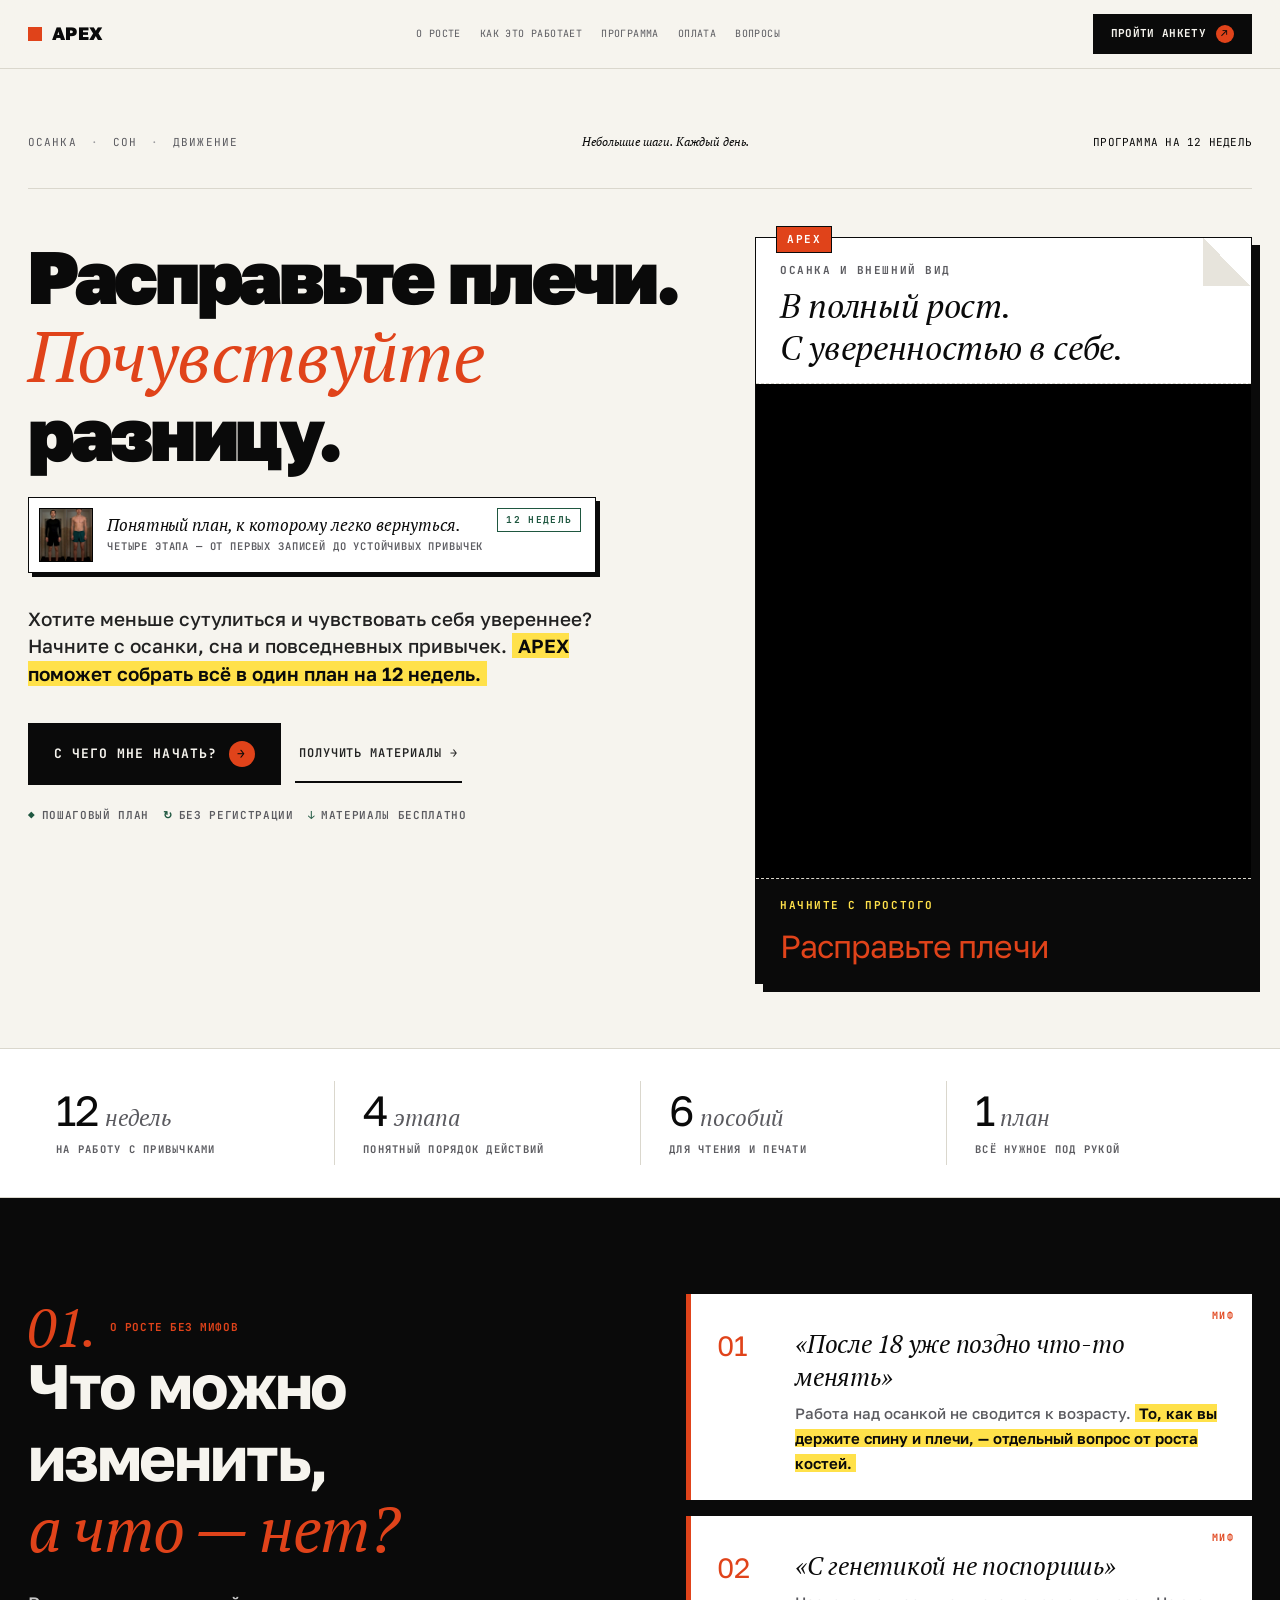
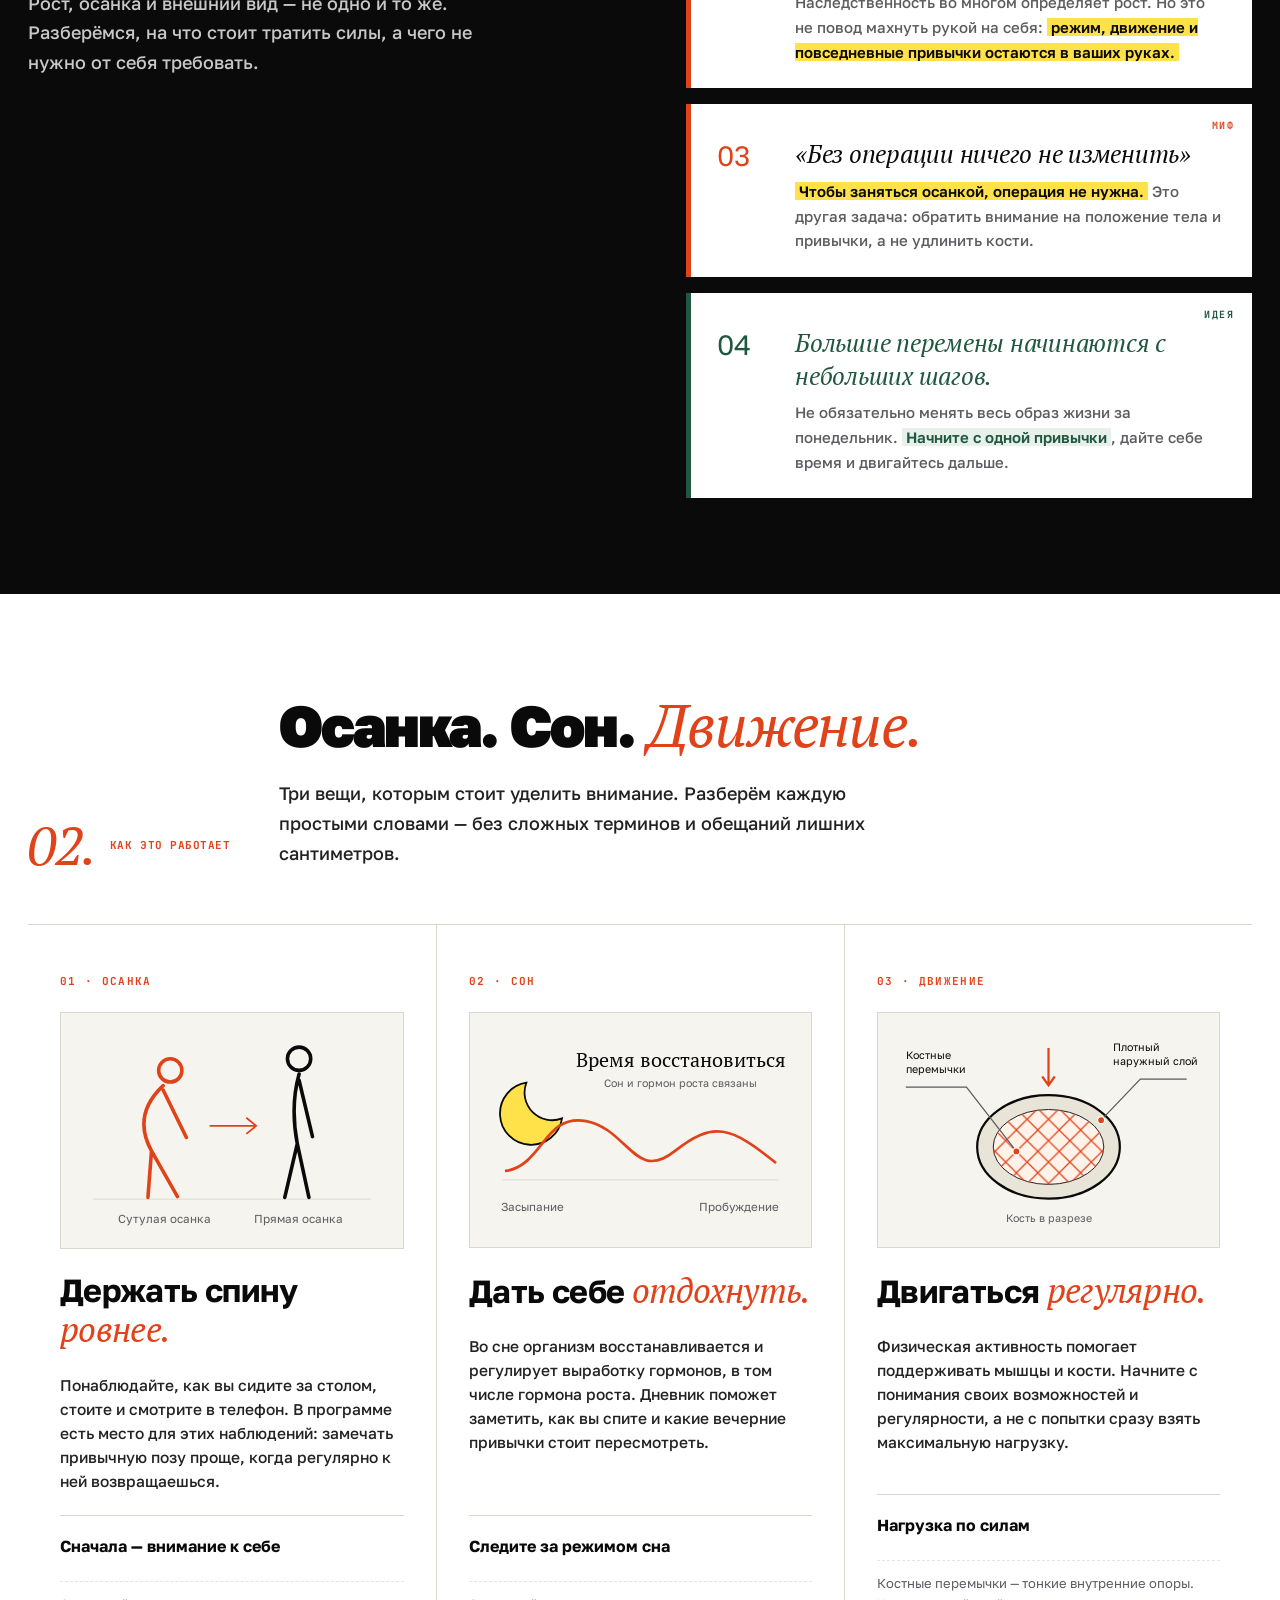
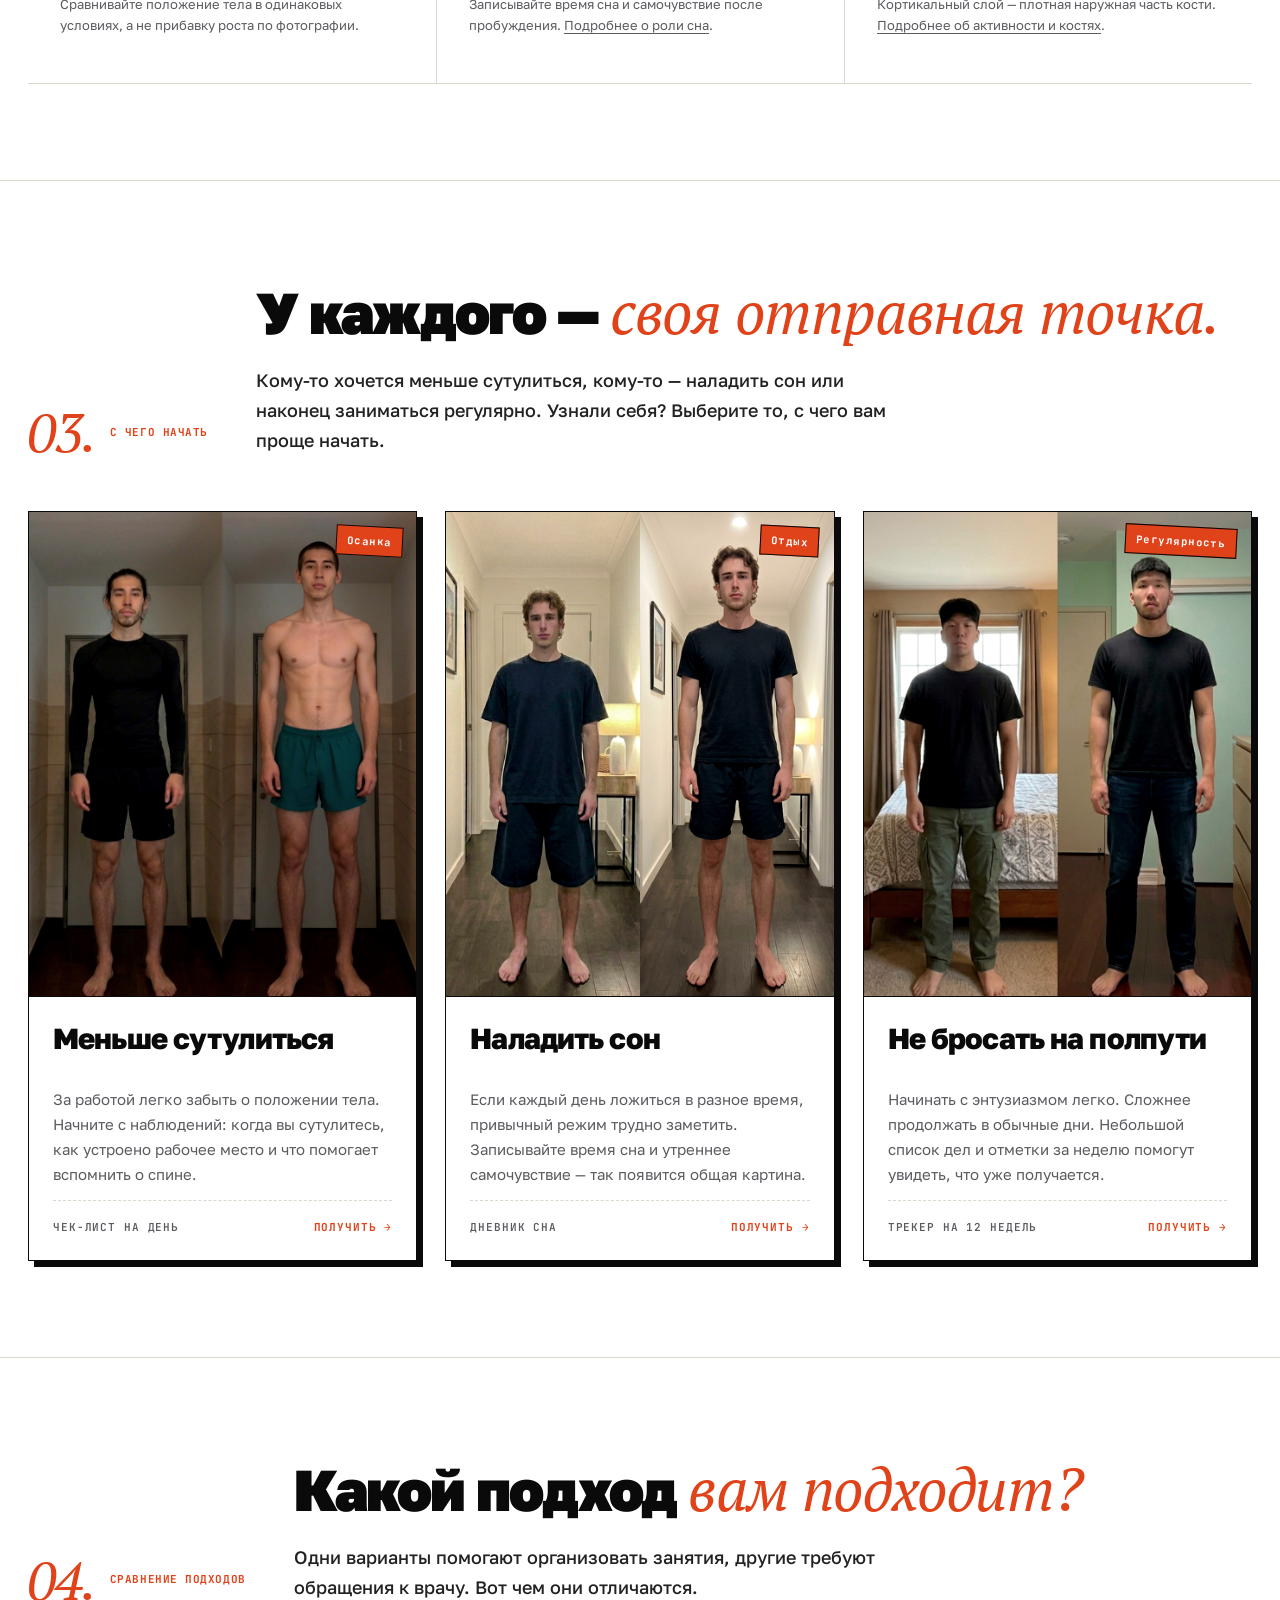
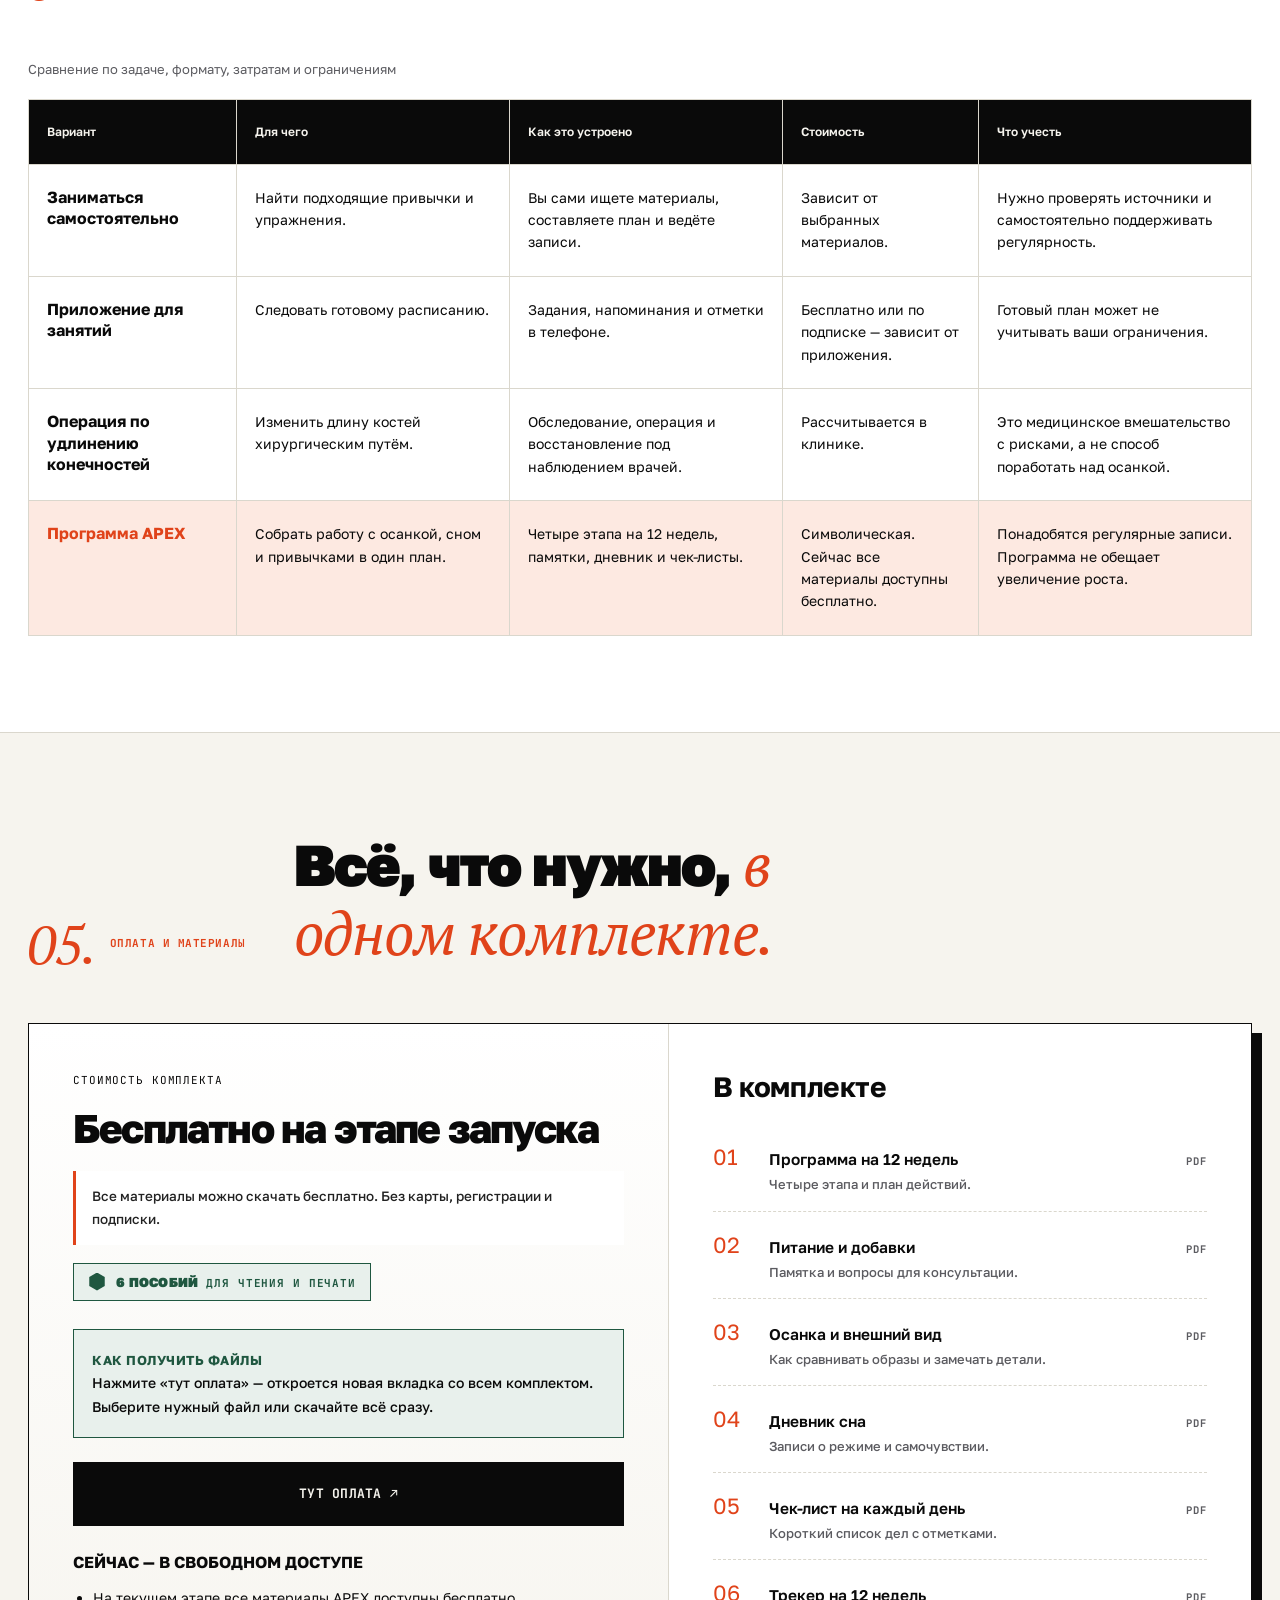
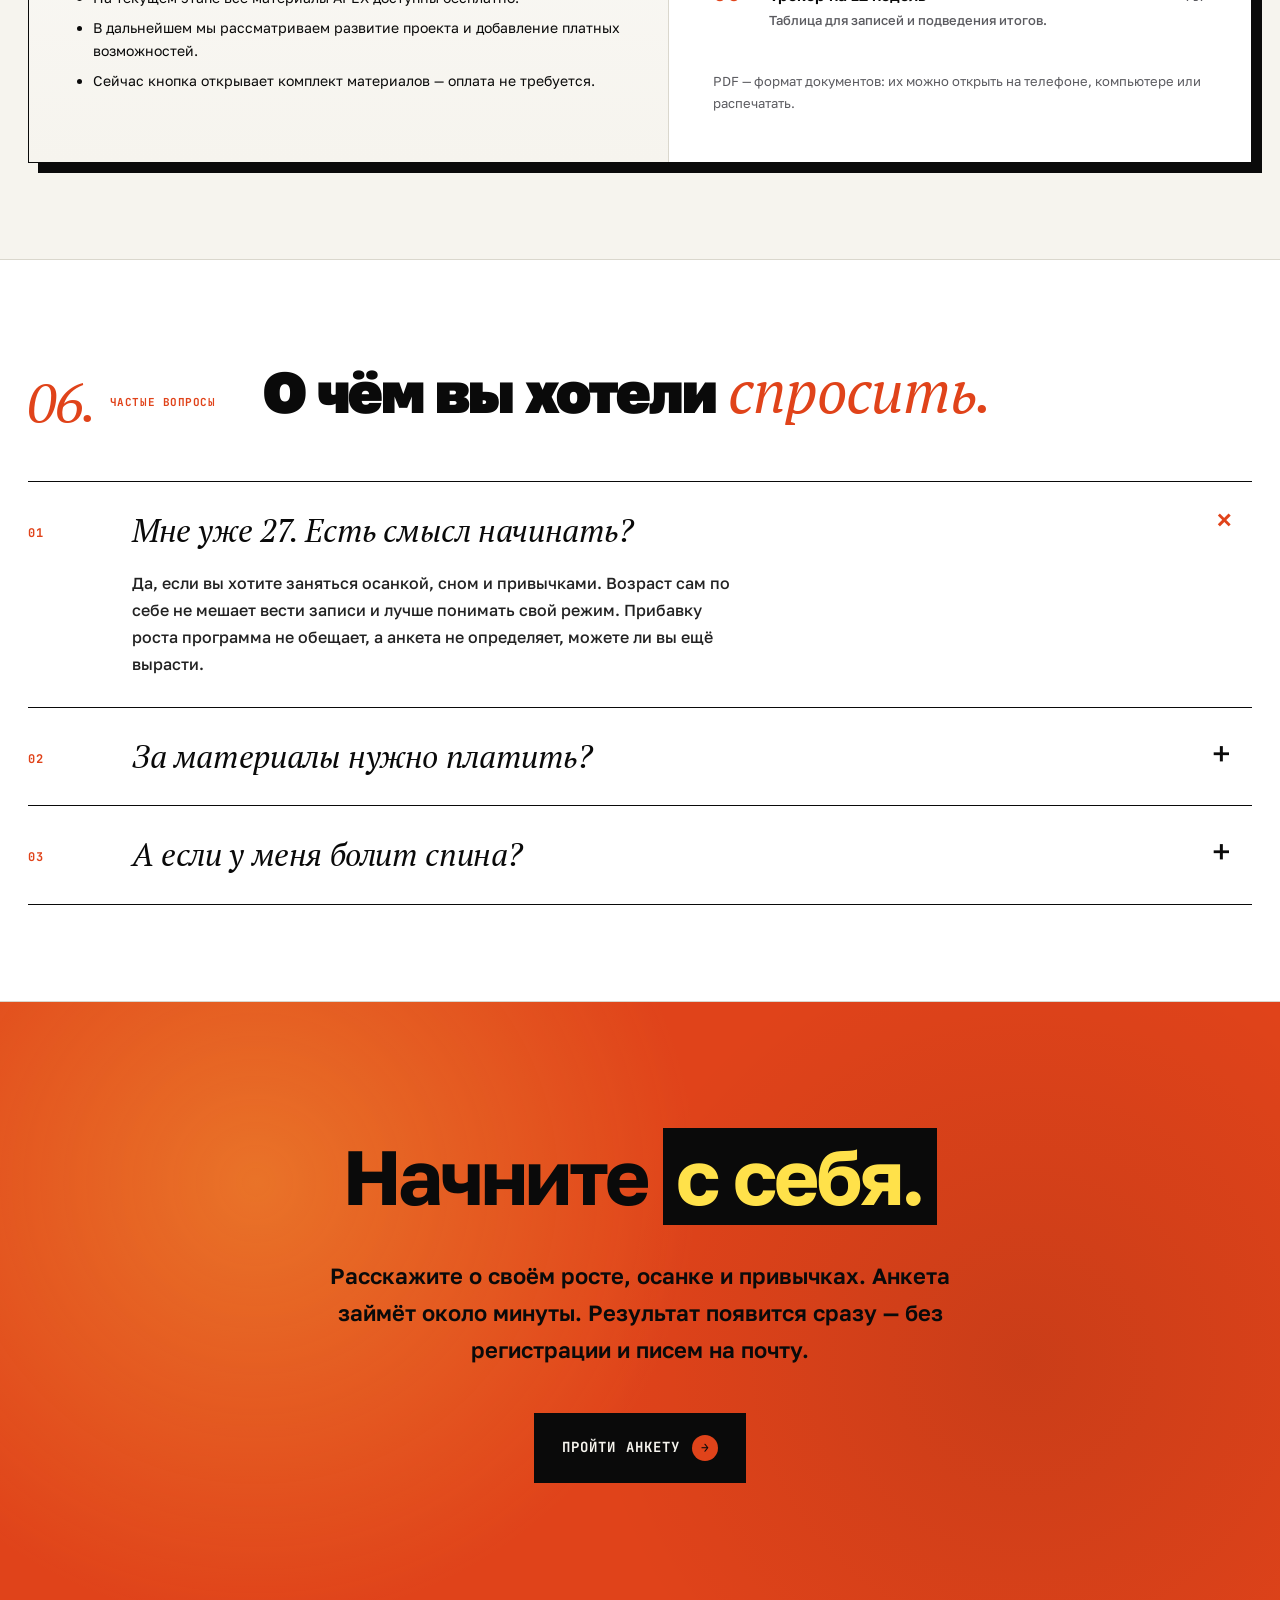
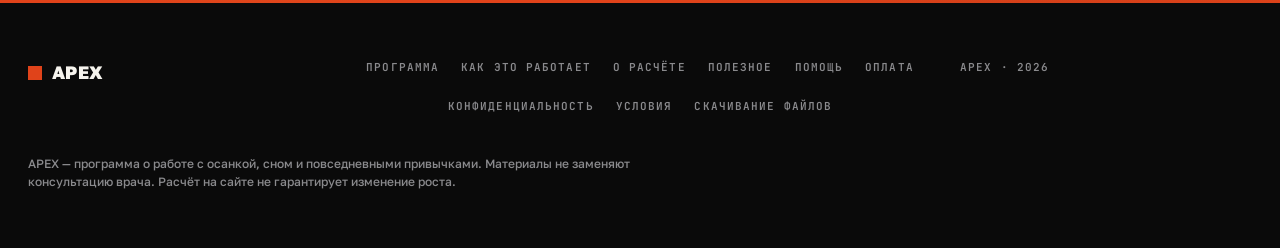
==== commit 1d83e1ca: "Update index.html" ====
--- a/index.html
+++ b/index.html
@@ -747,11 +747,18 @@
   <h3 style="font-size: 16px; margin: 0 0 12px;">
     СЕЙЧАС — В СВОБОДНОМ ДОСТУПЕ
   </h3>
-  <p style="font-size: 14px; line-height: 1.6; margin: 0;">
+  <ul style="margin: 0; padding-left: 20px; list-style-type: disc;
+           font-size: 14px; line-height: 1.6;">
+  <li style="margin-bottom: 8px;">
     На текущем этапе все материалы APEX доступны бесплатно.
+  </li>
+  <li style="margin-bottom: 8px;">
     В дальнейшем мы рассматриваем развитие проекта
     и добавление платных возможностей.
+  </li>
+  <li>
     Сейчас кнопка открывает комплект материалов —
     оплата не требуется.
-  </p>
-</div></div><div class="price-r"><h4>В комплекте</h4><ul><li><span class="i">01</span><span class="n">Программа на 12 недель<span>Четыре этапа и план действий.</span></span><span class="v"><abbr title="Portable Document Format — формат документов для чтения и печати">PDF</abbr></span></li><li><span class="i">02</span><span class="n">Питание и добавки<span>Памятка и вопросы для консультации.</span></span><span class="v"><abbr title="Portable Document Format — формат документов для чтения и печати">PDF</abbr></span></li><li><span class="i">03</span><span class="n">Осанка и внешний вид<span>Как сравнивать образы и замечать детали.</span></span><span class="v"><abbr title="Portable Document Format — формат документов для чтения и печати">PDF</abbr></span></li><li><span class="i">04</span><span class="n">Дневник сна<span>Записи о режиме и самочувствии.</span></span><span class="v"><abbr title="Portable Document Format — формат документов для чтения и печати">PDF</abbr></span></li><li><span class="i">05</span><span class="n">Чек-лист на каждый день<span>Короткий список дел с отметками.</span></span><span class="v"><abbr title="Portable Document Format — формат документов для чтения и печати">PDF</abbr></span></li><li><span class="i">06</span><span class="n">Трекер на 12 недель<span>Таблица для записей и подведения итогов.</span></span><span class="v"><abbr title="Portable Document Format — формат документов для чтения и печати">PDF</abbr></span></li></ul><p class="format-help"><abbr title="Portable Document Format — формат документов для чтения и печати">PDF</abbr> — формат документов: их можно открыть на телефоне, компьютере или распечатать.</p></div></div></div></section><section class="sec paper" id="faq"><div class="wrap"><div class="sec-head"><div class="sec-kick"><span class="idx">06.</span> Частые вопросы</div><div><h2 class="sec-h2">О чём вы хотели <span class="serif">спросить.</span></h2></div></div><div class="faq"><details open><summary><span class="n">01</span><span class="q">Мне уже 27. Есть смысл начинать?</span><span class="p">+</span></summary><div class="a">Да, если вы хотите заняться осанкой, сном и привычками. Возраст сам по себе не мешает вести записи и лучше понимать свой режим. Прибавку роста программа не обещает, а анкета не определяет, можете ли вы ещё вырасти.</div></details><details><summary><span class="n">02</span><span class="q">За материалы нужно платить?</span><span class="p">+</span></summary><div class="a">Нет. В разделе оплаты указана символическая стоимость, но весь комплект доступен бесплатно. Нажмите «тут оплата» и выберите файлы. Карта и регистрация не нужны.</div></details><details><summary><span class="n">03</span><span class="q">А если у меня болит спина?</span><span class="p">+</span></summary><div class="a">Начните с консультации врача. По анкете нельзя определить причину боли или подобрать лечение. Материалы помогут организовать записи и вопросы, но не заменят осмотр.</div></details></div></div></section><section class="final"><div class="wrap"><h2>Начните <span class="hl">с себя.</span></h2><p>Расскажите о своём росте, осанке и привычках. Анкета займёт около минуты. Результат появится сразу — без регистрации и писем на почту.</p><a class="btn-primary" href="Height Assessment.html">Пройти анкету <span class="arr">→</span></a></div></section></main><footer class="footer"><div class="wrap"><div class="footer-i"><a class="brand" href="index.html"><span class="sq"></span>APEX</a><div class="footer-links"><a href="Protocol.html">Программа</a><a href="Science.html">Как это работает</a><a href="Research.html">О расчёте</a><a href="Press.html">Полезное</a><a href="Contact.html">Помощь</a><a href="Payment.html">Оплата</a><a href="Privacy.html">Конфиденциальность</a><a href="Terms.html">Условия</a><a href="Refunds.html">Скачивание файлов</a></div><div>APEX · 2026</div></div><p class="footer-legal">APEX — программа о работе с осанкой, сном и повседневными привычками. Материалы не заменяют консультацию врача. Расчёт на сайте не гарантирует изменение роста.</p></div></footer><div class="mobile-cta" id="mcta" aria-hidden="true"><div class="price-line"><span class="p1">Программа APEX</span><span class="p2">Символическая</span></div><a href="Payment.html" target="_blank" rel="noopener">тут оплата ↗</a></div><script>(()=>{const bar=document.getElementById('mcta'),price=document.getElementById('price');function update(){const rect=price.getBoundingClientRect();const show=window.scrollY>innerHeight*.6&&(rect.top>innerHeight||rect.bottom<0);bar.classList.toggle('on',show);bar.setAttribute('aria-hidden',String(!show));bar.inert=!show;}window.addEventListener('scroll',update,{passive:true});update();})();</script></body></html>
+  </li>
+</ul>
+</div></div><div class="price-r"><h4>В комплекте</h4><ul><li><span class="i">01</span><span class="n">Программа на 12 недель<span>Четыре этапа и план действий.</span></span><span class="v"><abbr title="Portable Document Format — формат документов для чтения и печати">PDF</abbr></span></li><li><span class="i">02</span><span class="n">Питание и добавки<span>Памятка и вопросы для консультации.</span></span><span class="v"><abbr title="Portable Document Format — формат документов для чтения и печати">PDF</abbr></span></li><li><span class="i">03</span><span class="n">Осанка и внешний вид<span>Как сравнивать образы и замечать детали.</span></span><span class="v"><abbr title="Portable Document Format — формат документов для чтения и печати">PDF</abbr></span></li><li><span class="i">04</span><span class="n">Дневник сна<span>Записи о режиме и самочувствии.</span></span><span class="v"><abbr title="Portable Document Format — формат документов для чтения и печати">PDF</abbr></span></li><li><span class="i">05</span><span class="n">Чек-лист на каждый день<span>Короткий список дел с отметками.</span></span><span class="v"><abbr title="Portable Document Format — формат документов для чтения и печати">PDF</abbr></span></li><li><span class="i">06</span><span class="n">Трекер на 12 недель<span>Таблица для записей и подведения итогов.</span></span><span class="v"><abbr title="Portable Document Format — формат документов для чтения и печати">PDF</abbr></span></li></ul><p class="format-help"><abbr title="Portable Document Format — формат документов для чтения и печати">PDF</abbr> — формат документов: их можно открыть на телефоне, компьютере или распечатать.</p></div></div></div></section><section class="sec paper" id="faq"><div class="wrap"><div class="sec-head"><div class="sec-kick"><span class="idx">06.</span> Частые вопросы</div><div><h2 class="sec-h2">О чём вы хотели <span class="serif">спросить.</span></h2></div></div><div class="faq"><details open><summary><span class="n">01</span><span class="q">Мне уже 27. Есть смысл начинать?</span><span class="p">+</span></summary><div class="a">Да, если вы хотите заняться осанкой, сном и привычками. Возраст сам по себе не мешает вести записи и лучше понимать свой режим. Прибавку роста программа не обещает, а анкета не определяет, можете ли вы ещё вырасти.</div></details><details><summary><span class="n">02</span><span class="q">За материалы нужно платить?</span><span class="p">+</span></summary><div class="a">Нет. В разделе оплаты указана символическая стоимость, но весь комплект доступен бесплатно. Нажмите «тут оплата» и выберите файлы. Карта и регистрация не нужны.</div></details><details><summary><span class="n">03</span><span class="q">А если у меня болит спина?</span><span class="p">+</span></summary><div class="a">Начните с консультации врача. По анкете нельзя определить причину боли или подобрать лечение. Материалы помогут организовать записи и вопросы, но не заменят осмотр.</div></details></div></div></section><section class="final"><div class="wrap"><h2>Начните <span class="hl">с себя.</span></h2><p>Расскажите о своём росте, осанке и привычках. Анкета займёт около минуты. Результат появится сразу — без регистрации и писем на почту.</p><a class="btn-primary" href="Height Assessment.html">Пройти анкету <span class="arr">→</span></a></div></section></main><footer class="footer"><div class="wrap"><div class="footer-i"><a class="brand" href="index.html"><span class="sq"></span>APEX</a><div class="footer-links"><a href="Protocol.html">Программа</a><a href="Science.html">Как это работает</a><a href="Research.html">О расчёте</a><a href="Press.html">Полезное</a><a href="Contact.html">Помощь</a><a href="Payment.html">Оплата</a><a href="Privacy.html">Конфиденциальность</a><a href="Terms.html">Условия</a><a href="Refunds.html">Скачивание файлов</a></div><div>APEX · 2026</div></div><p class="footer-legal">APEX — программа о работе с осанкой, сном и повседневными привычками. Материалы не заменяют консультацию врача. Расчёт на сайте не гарантирует изменение роста.</p></div></footer><div class="mobile-cta" id="mcta" aria-hidden="true"><div class="price-line"><span class="p1">Программа APEX</span><span class="p2">Пока бесплатно</span></div><a href="Payment.html" target="_blank" rel="noopener">тут оплата ↗</a></div><script>(()=>{const bar=document.getElementById('mcta'),price=document.getElementById('price');function update(){const rect=price.getBoundingClientRect();const show=window.scrollY>innerHeight*.6&&(rect.top>innerHeight||rect.bottom<0);bar.classList.toggle('on',show);bar.setAttribute('aria-hidden',String(!show));bar.inert=!show;}window.addEventListener('scroll',update,{passive:true});update();})();</script></body></html>
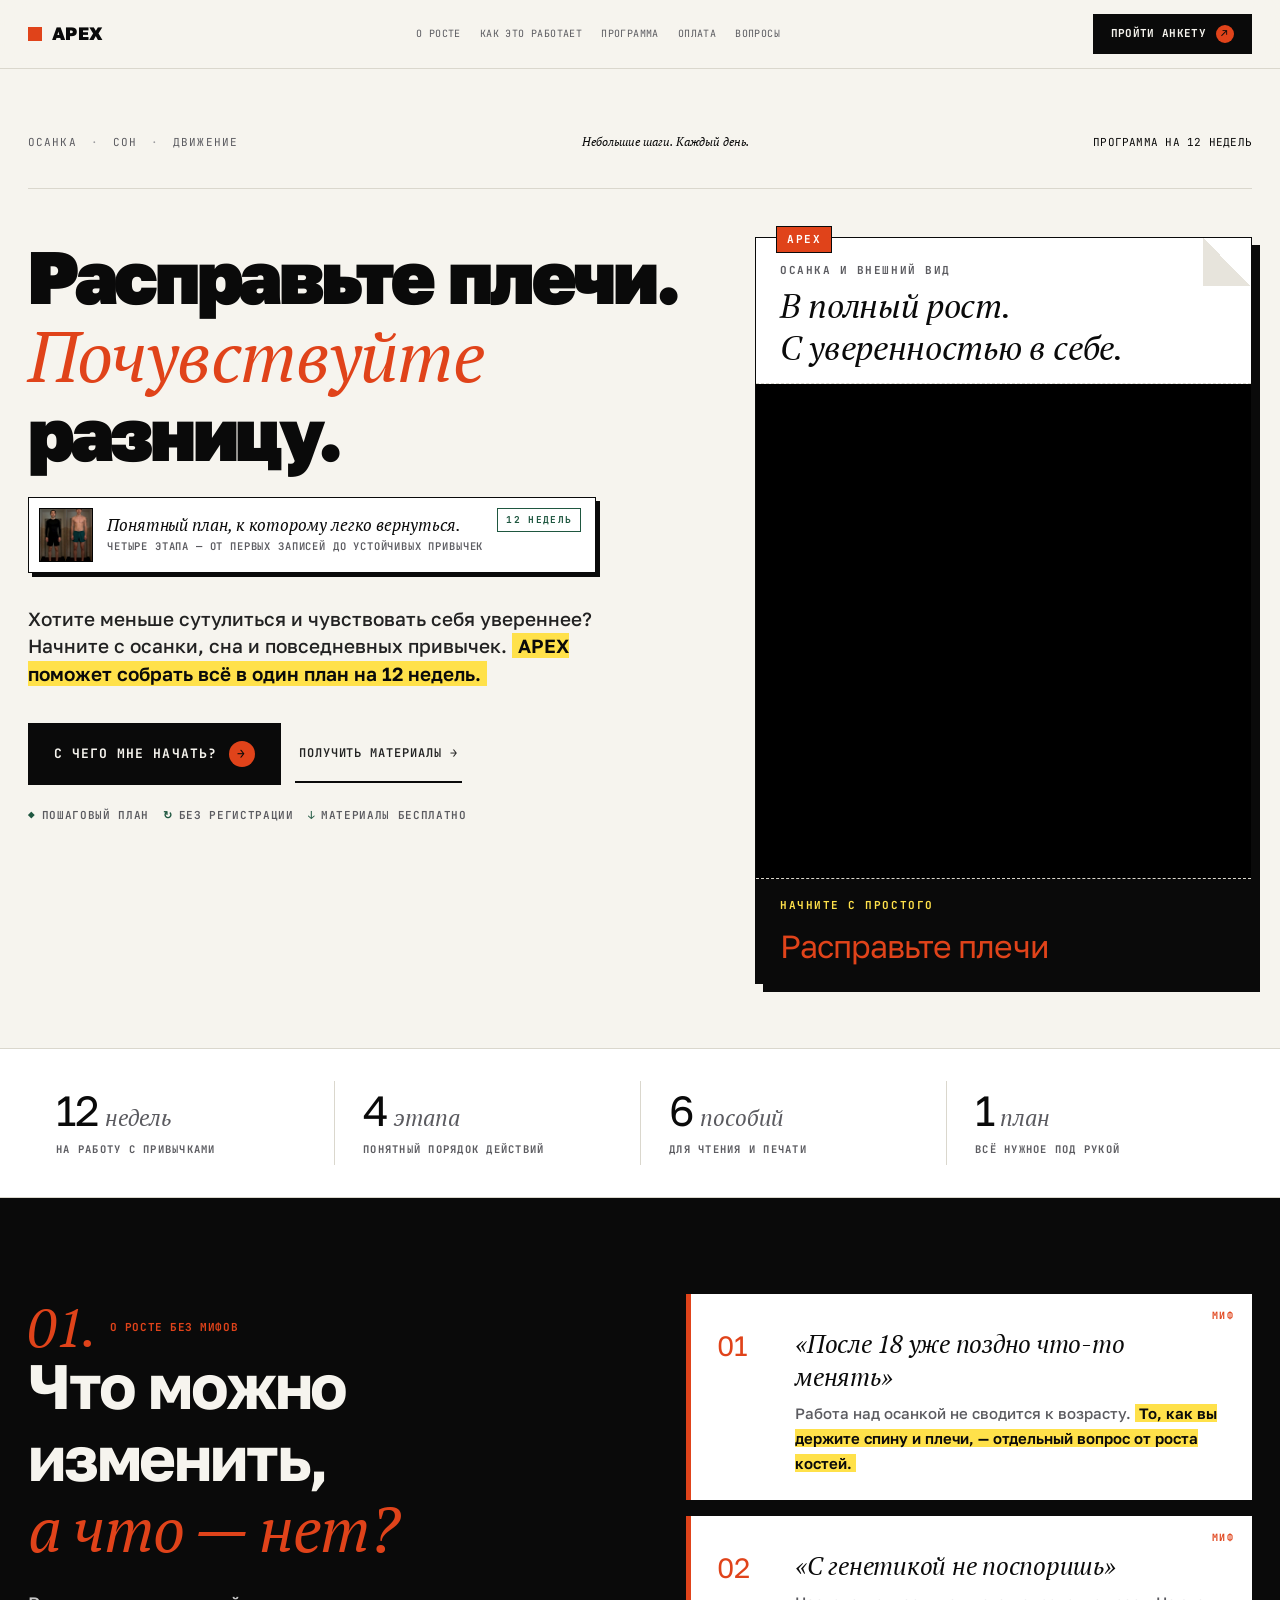
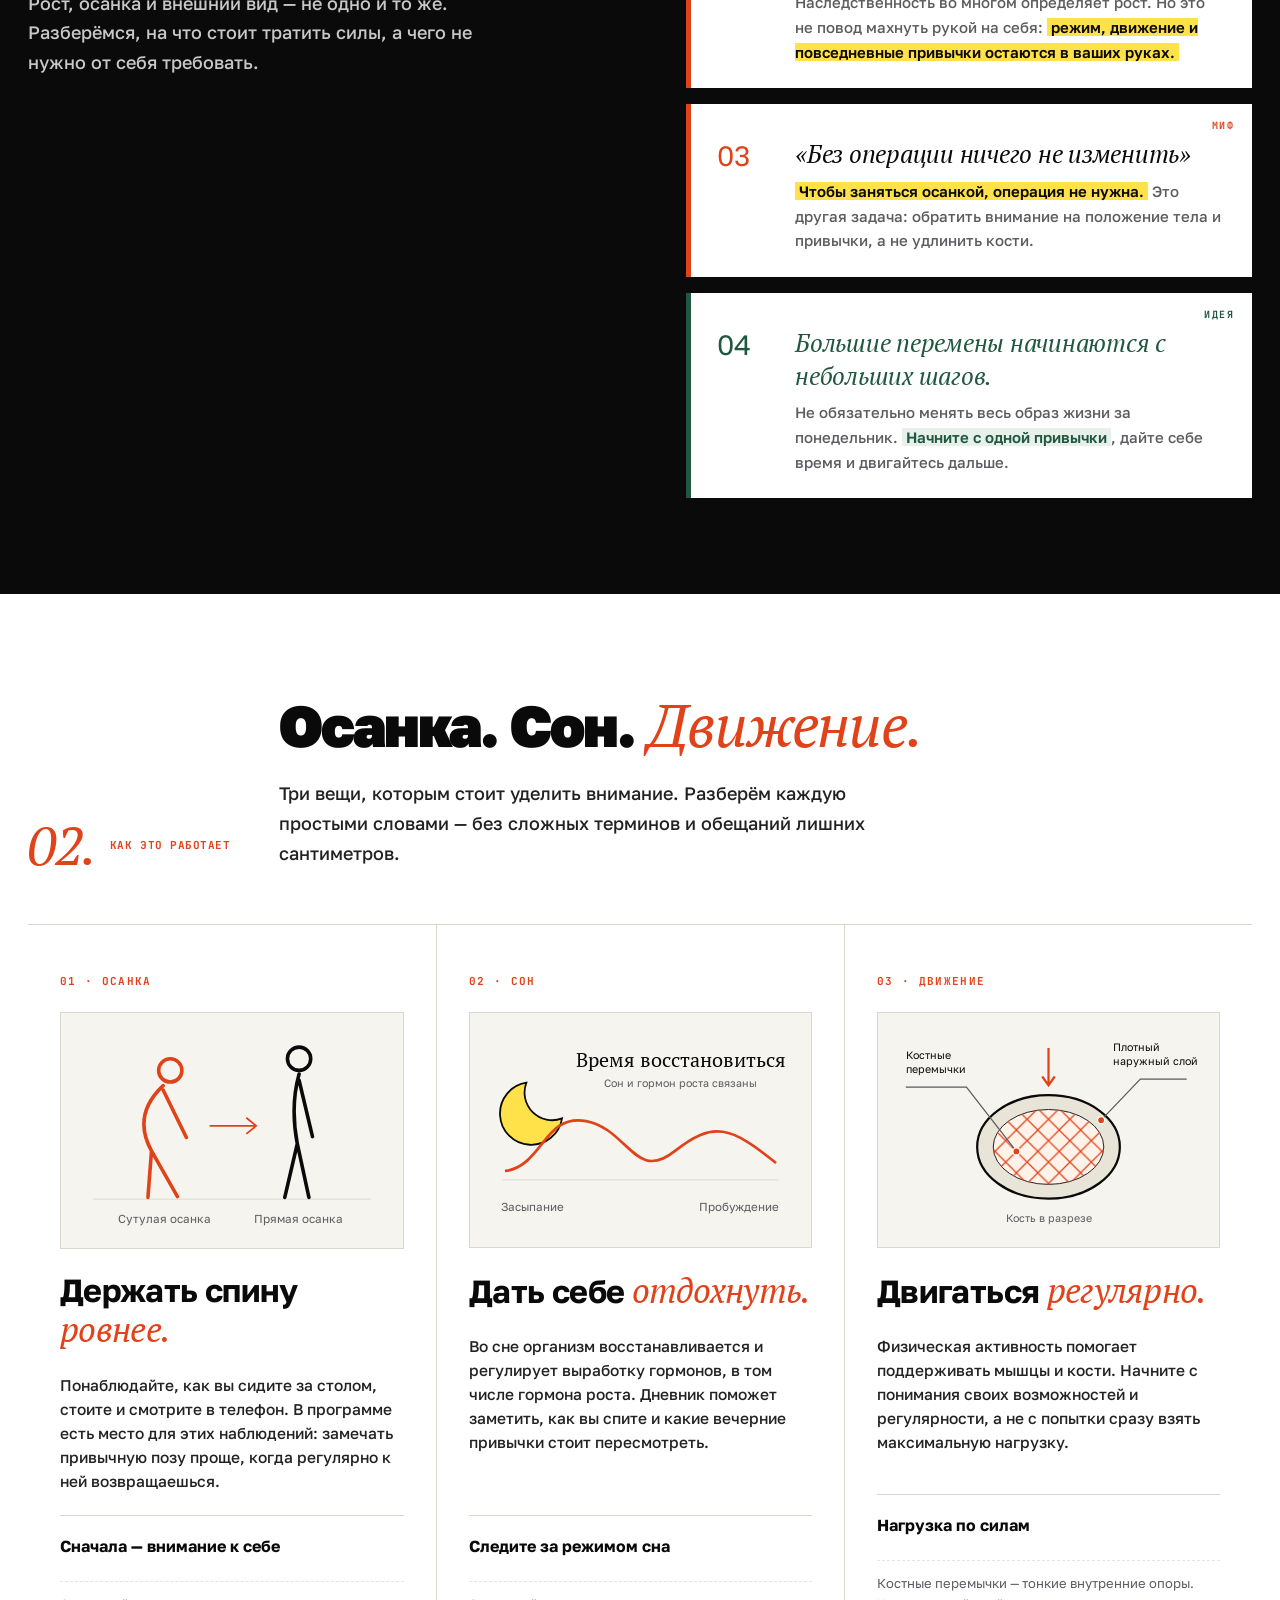
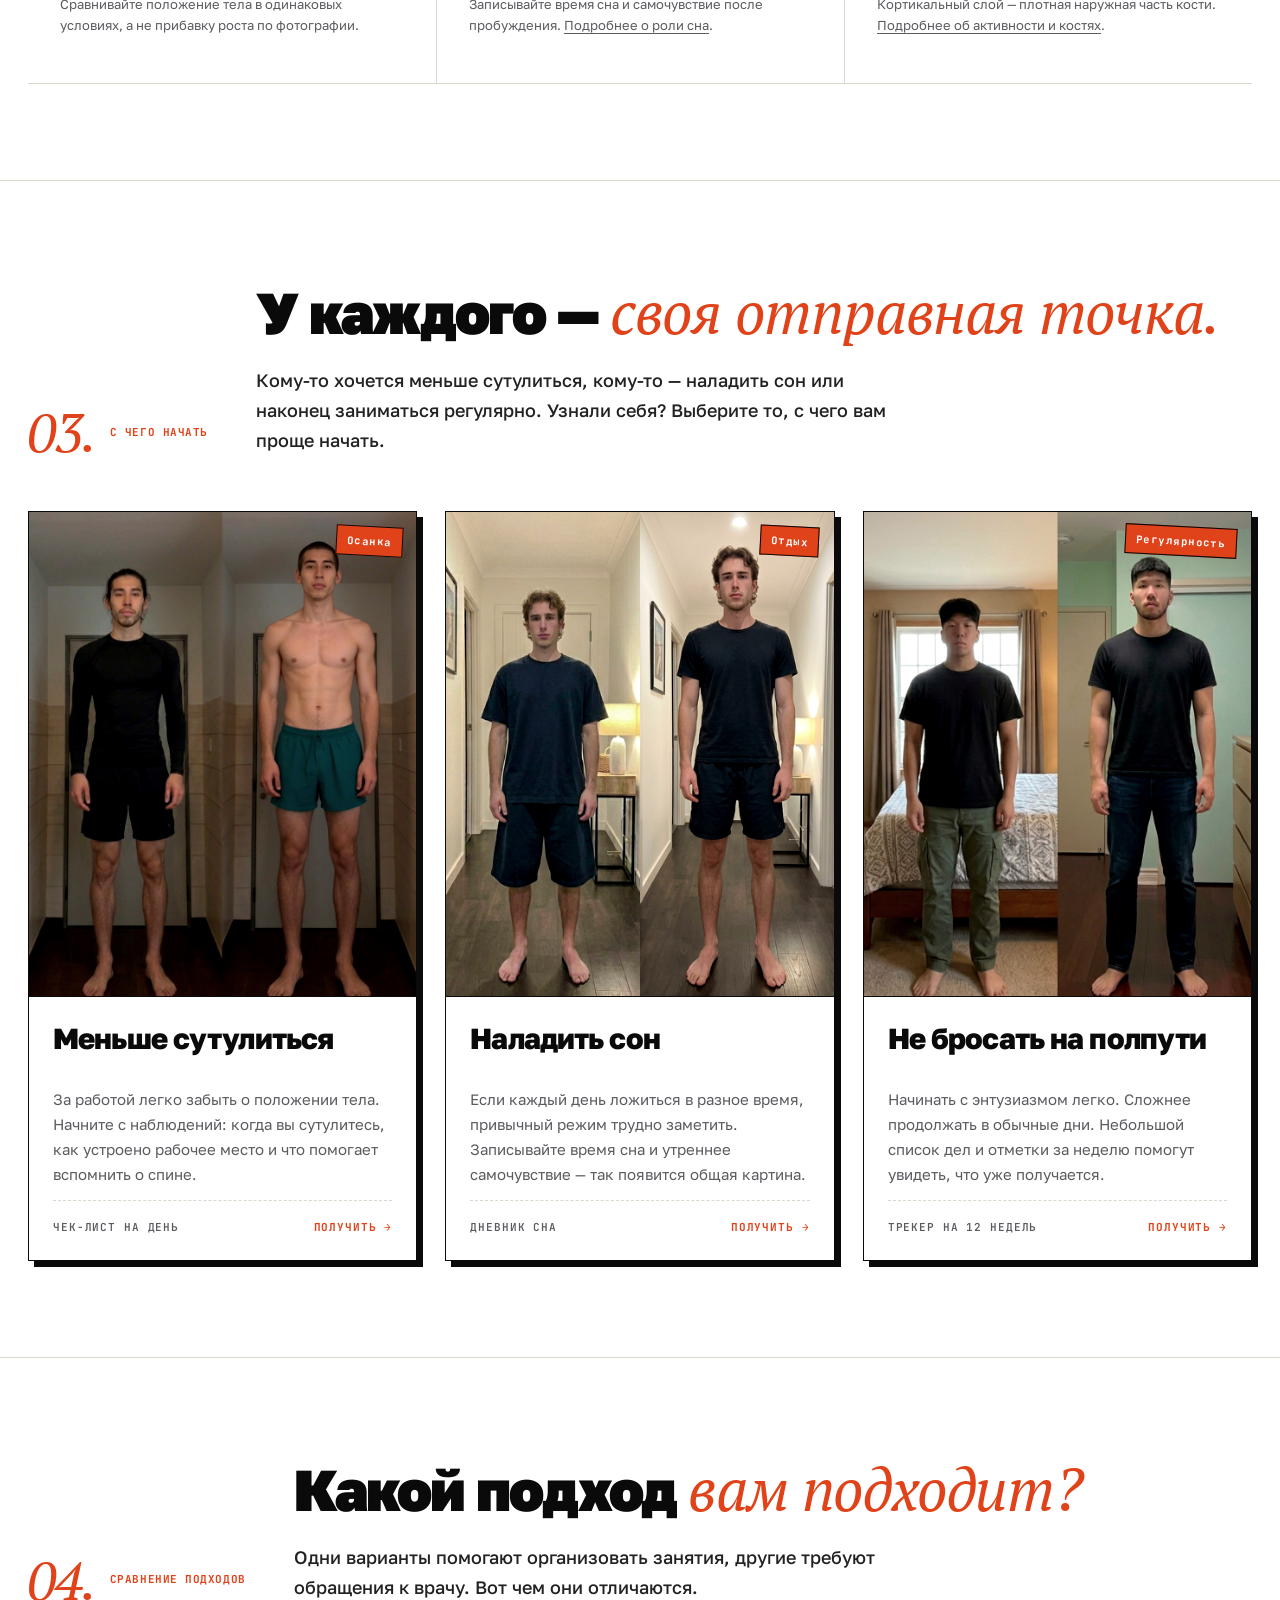
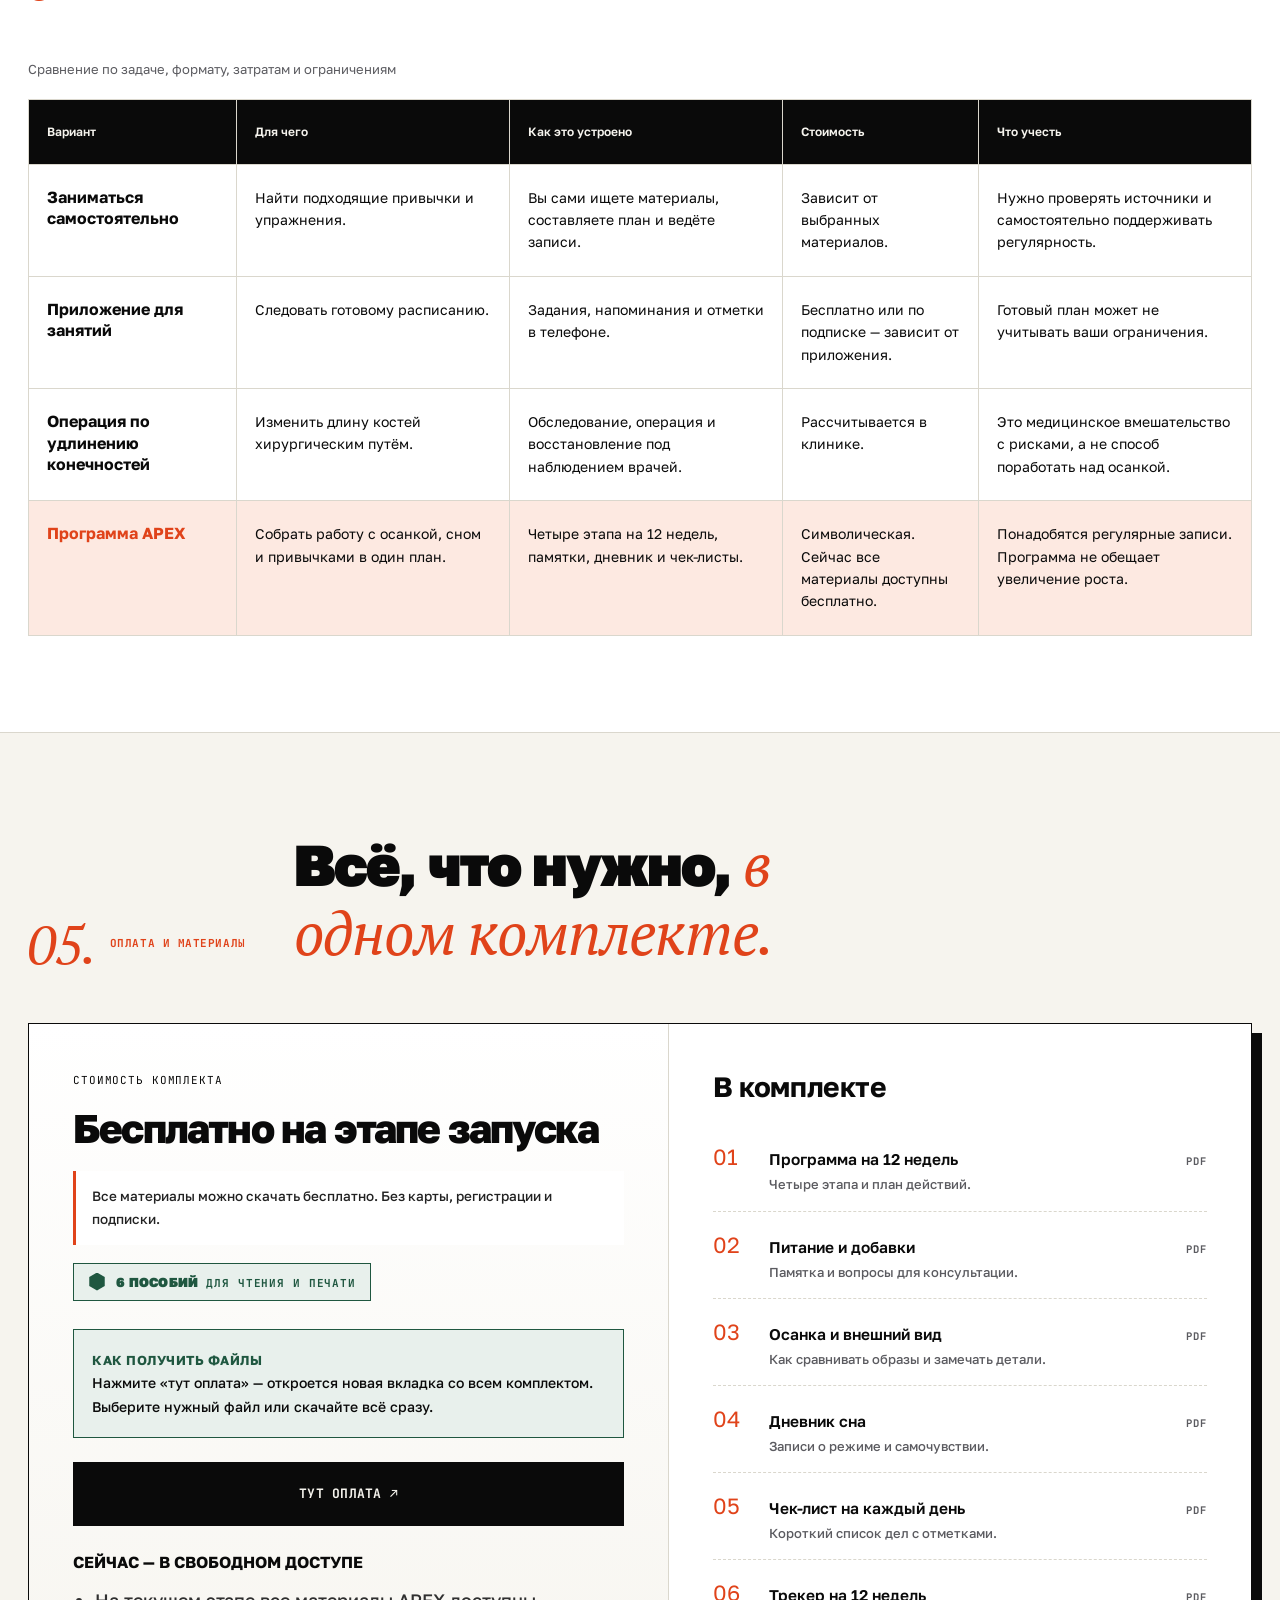
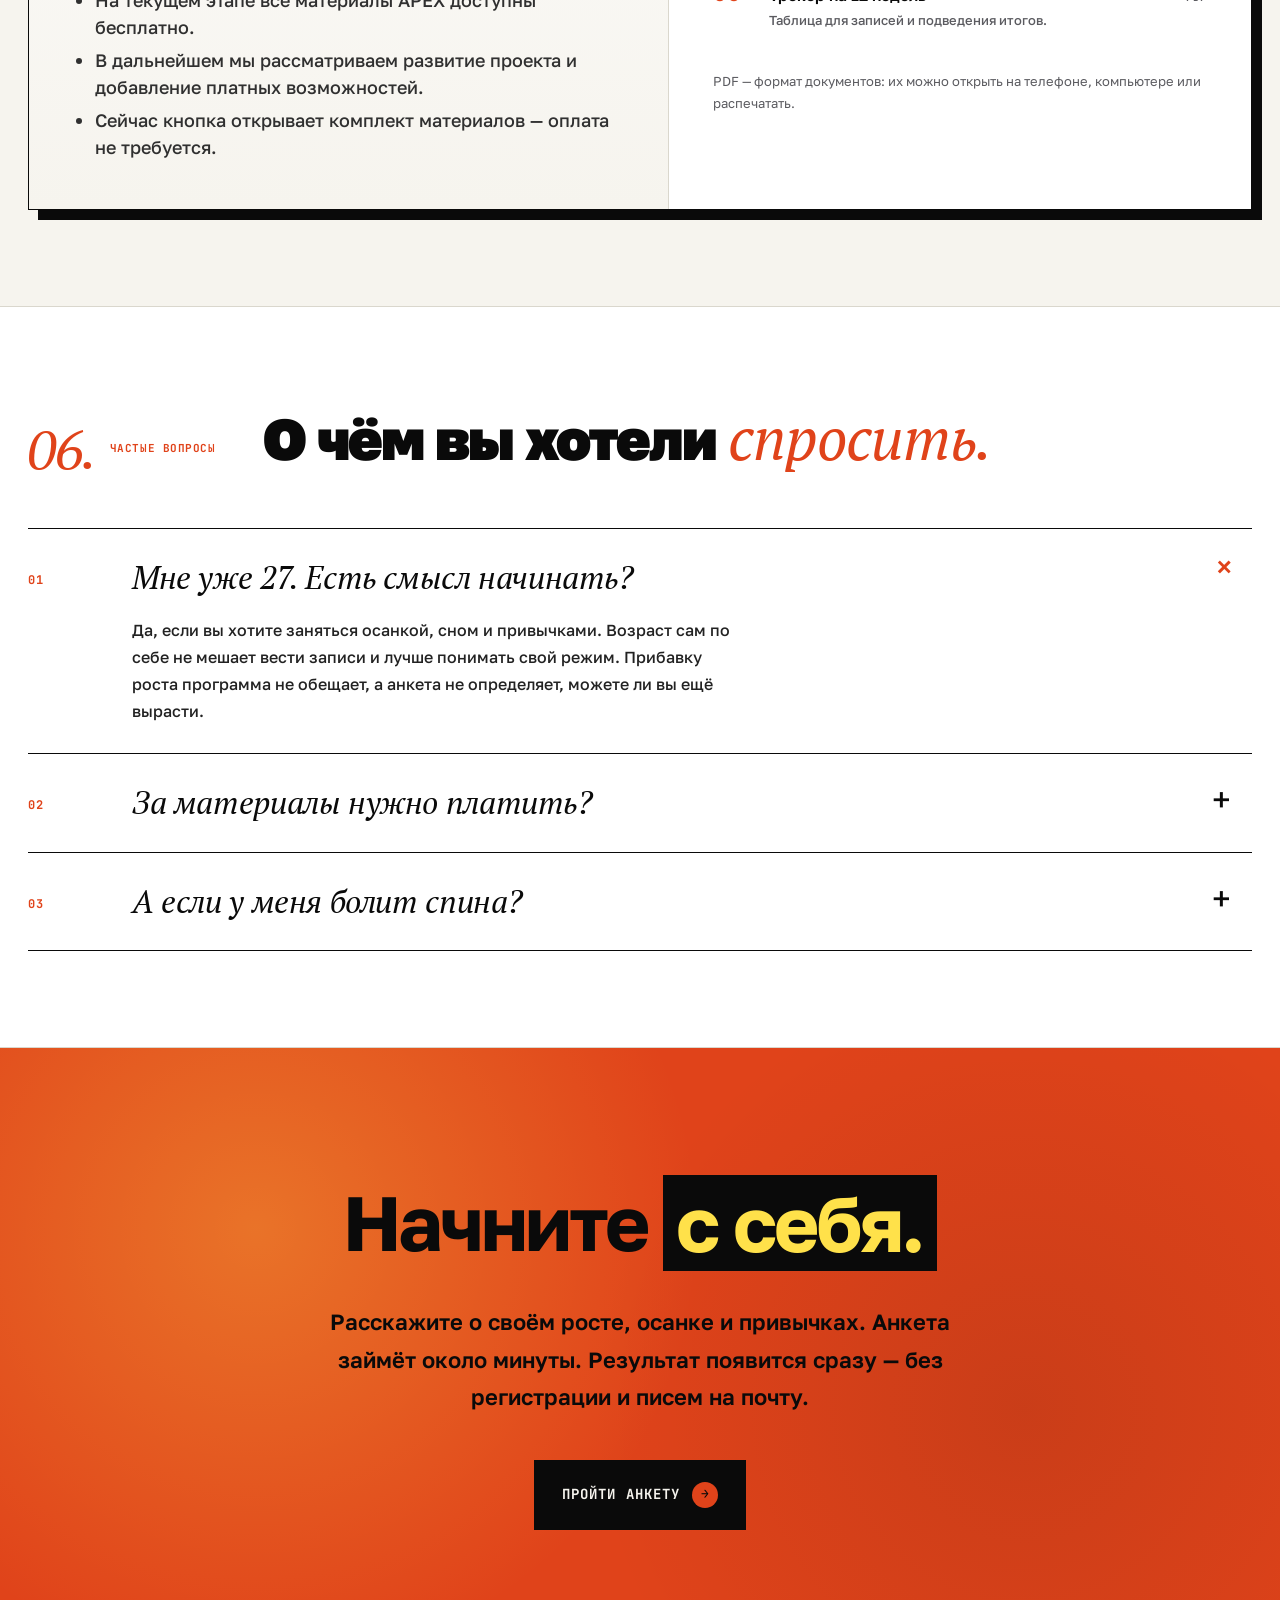
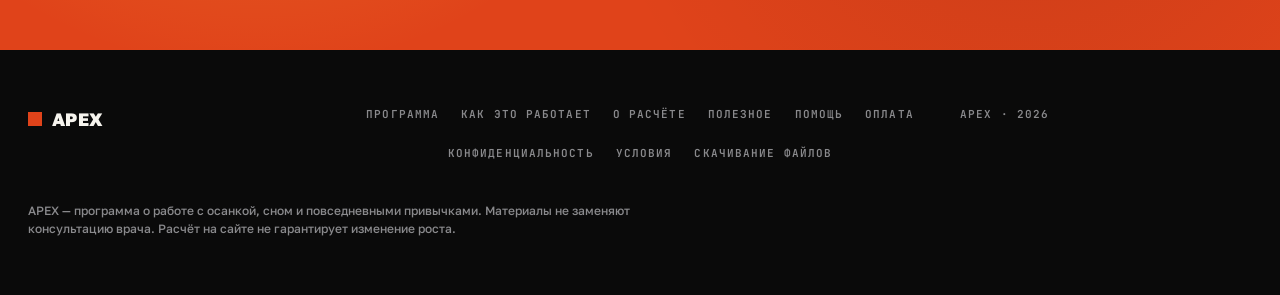
==== commit ad3d6e0e: "Update index.html" ====
--- a/index.html
+++ b/index.html
@@ -747,12 +747,20 @@
   <h3 style="font-size: 16px; margin: 0 0 12px;">
     СЕЙЧАС — В СВОБОДНОМ ДОСТУПЕ
   </h3>
-  <ul style="margin: 0; padding-left: 20px; list-style-type: disc;
-           font-size: 14px; line-height: 1.6;">
-  <li style="margin-bottom: 8px;">
+  <ul style="
+  margin: 0;
+  padding-left: 22px;
+  list-style-type: disc;
+  font-family: 'Golos Text', sans-serif;
+  font-size: 18px;
+  font-weight: 500;
+  line-height: 1.5;
+  color: #303030;
+">
+  <li style="margin-bottom: 6px;">
     На текущем этапе все материалы APEX доступны бесплатно.
   </li>
-  <li style="margin-bottom: 8px;">
+  <li style="margin-bottom: 6px;">
     В дальнейшем мы рассматриваем развитие проекта
     и добавление платных возможностей.
   </li>
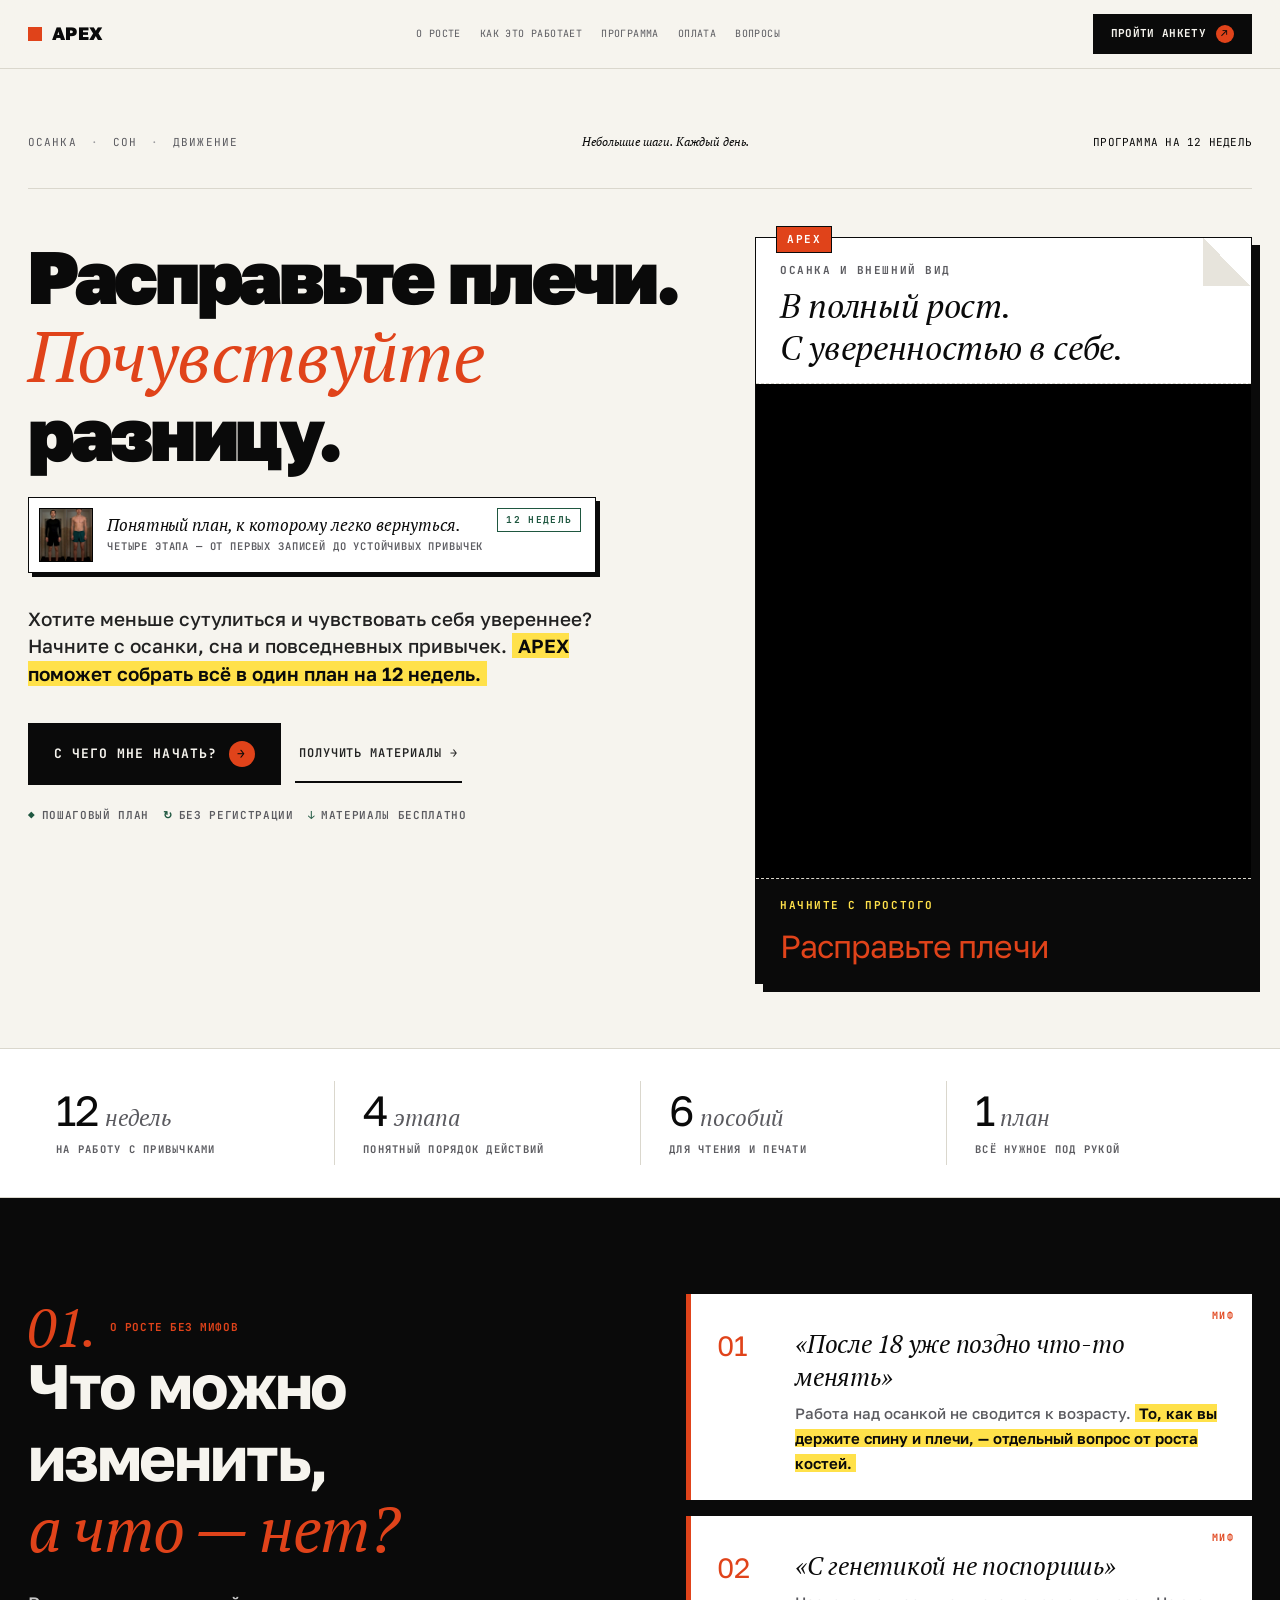
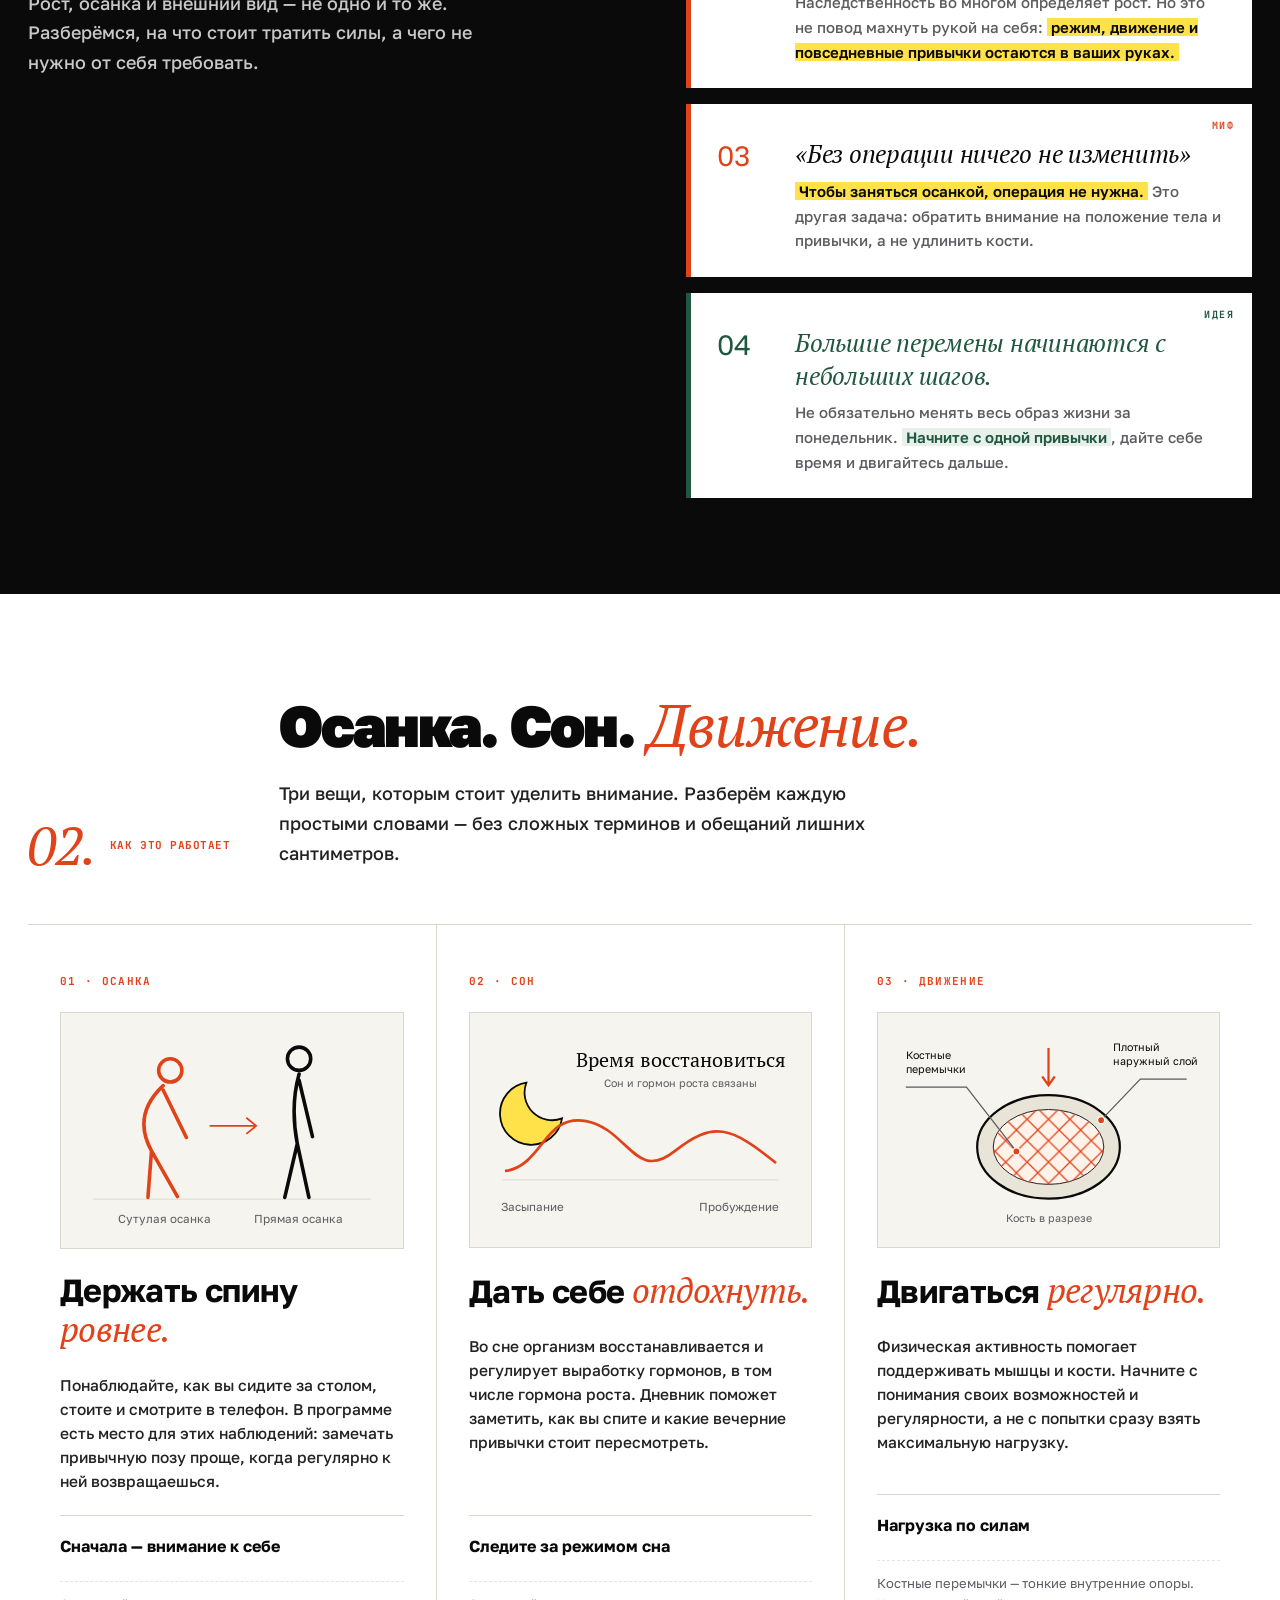
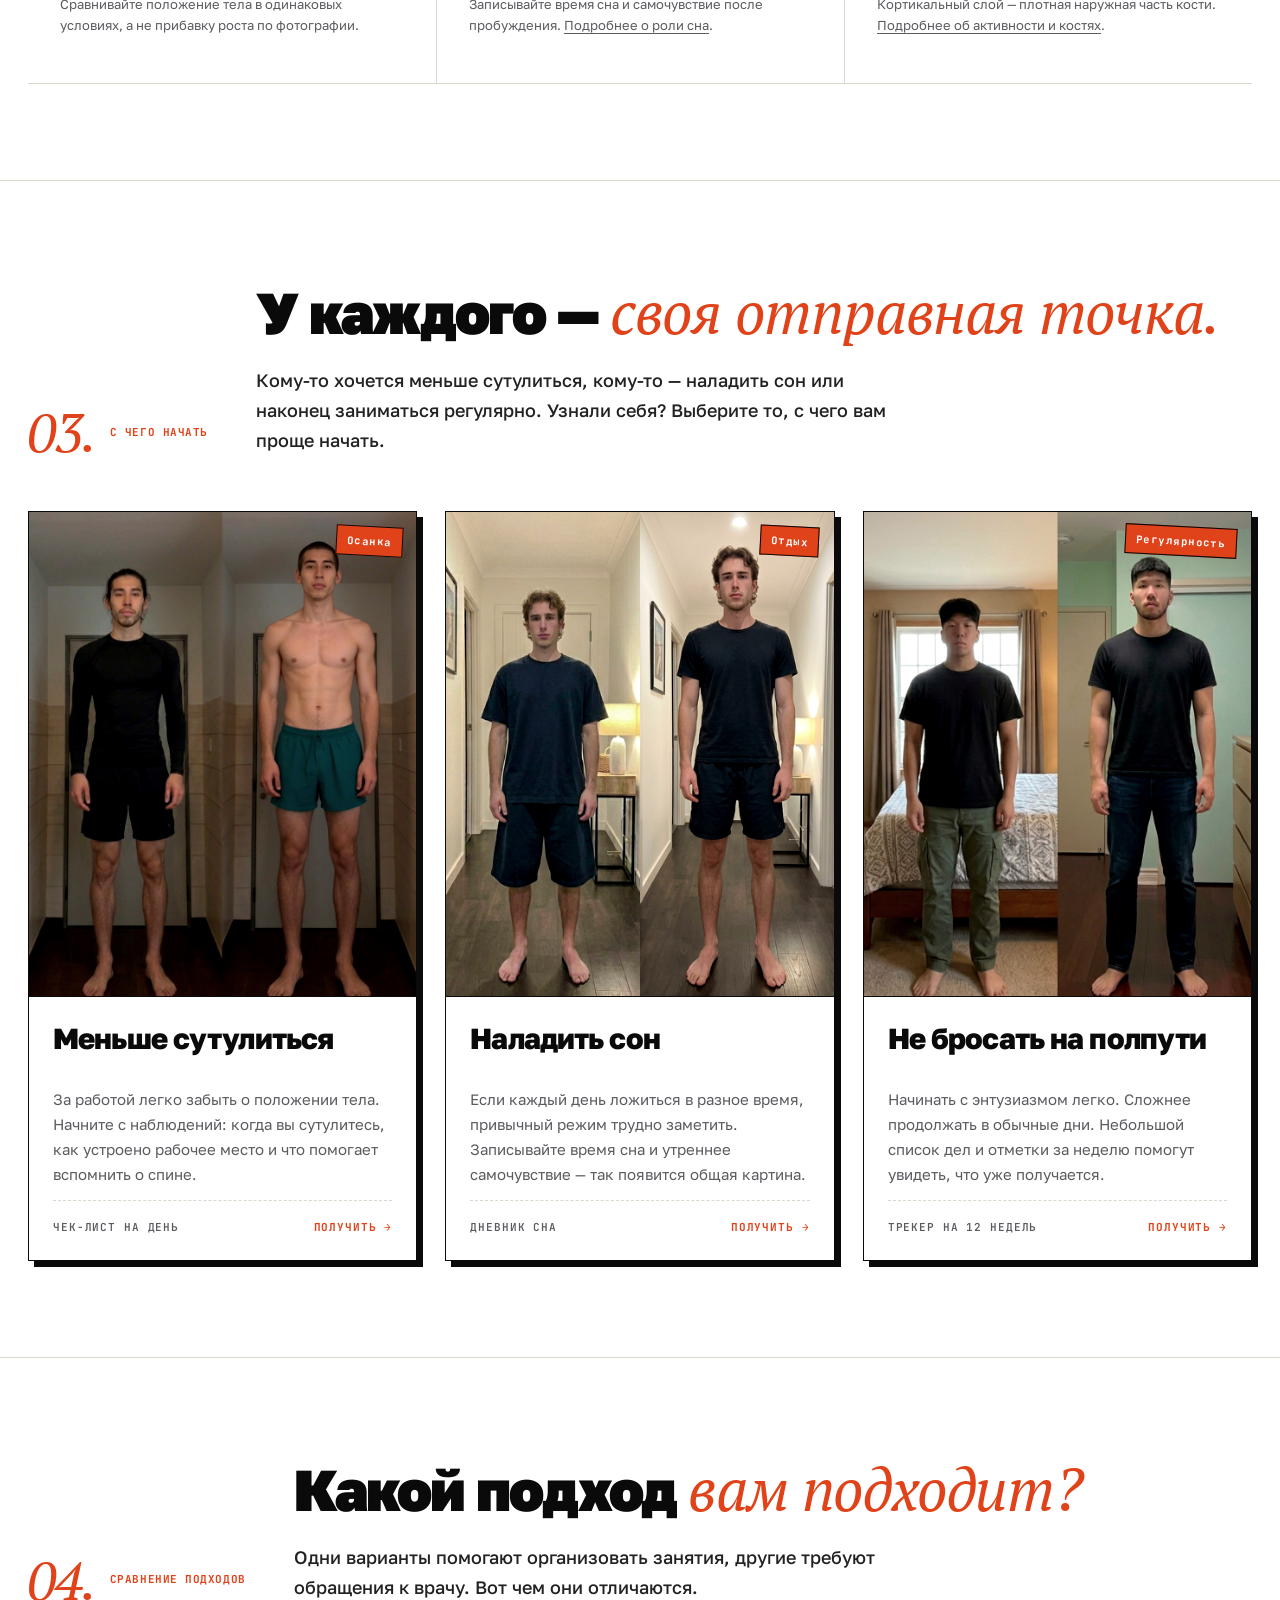
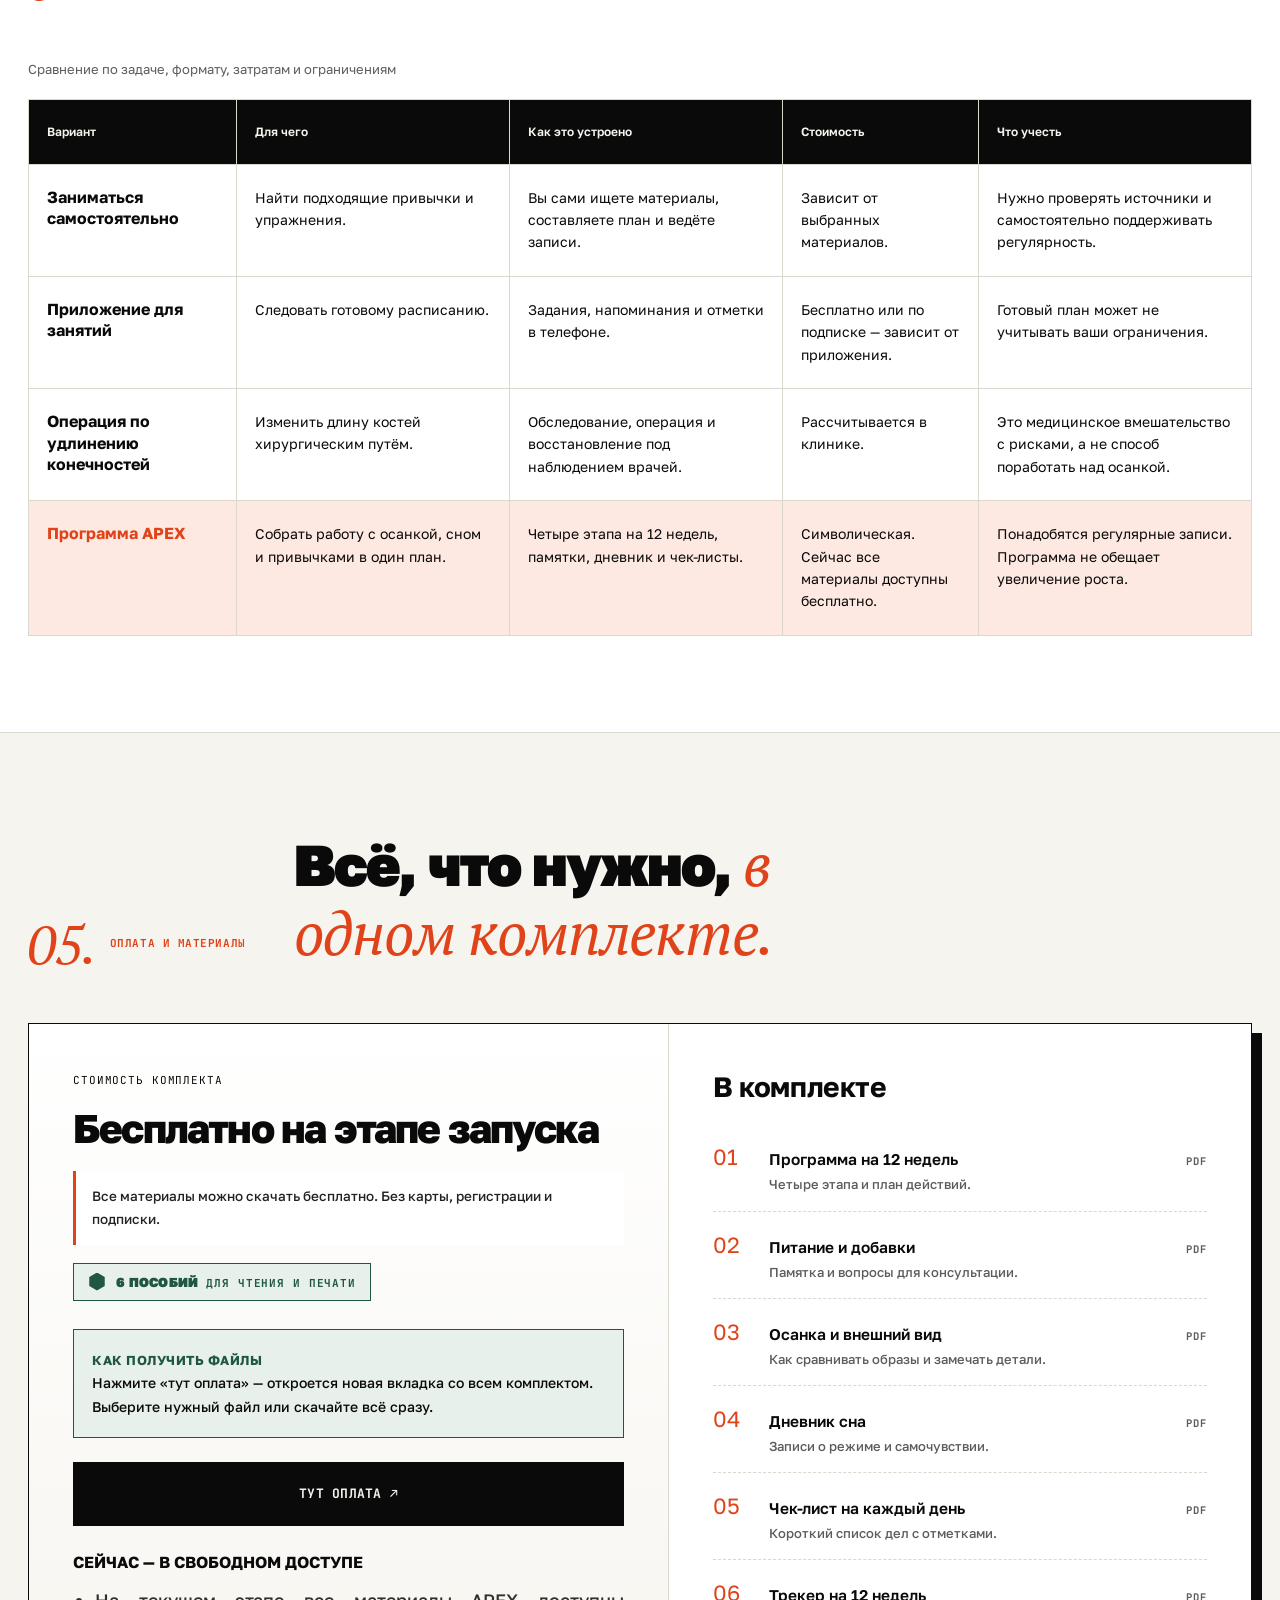
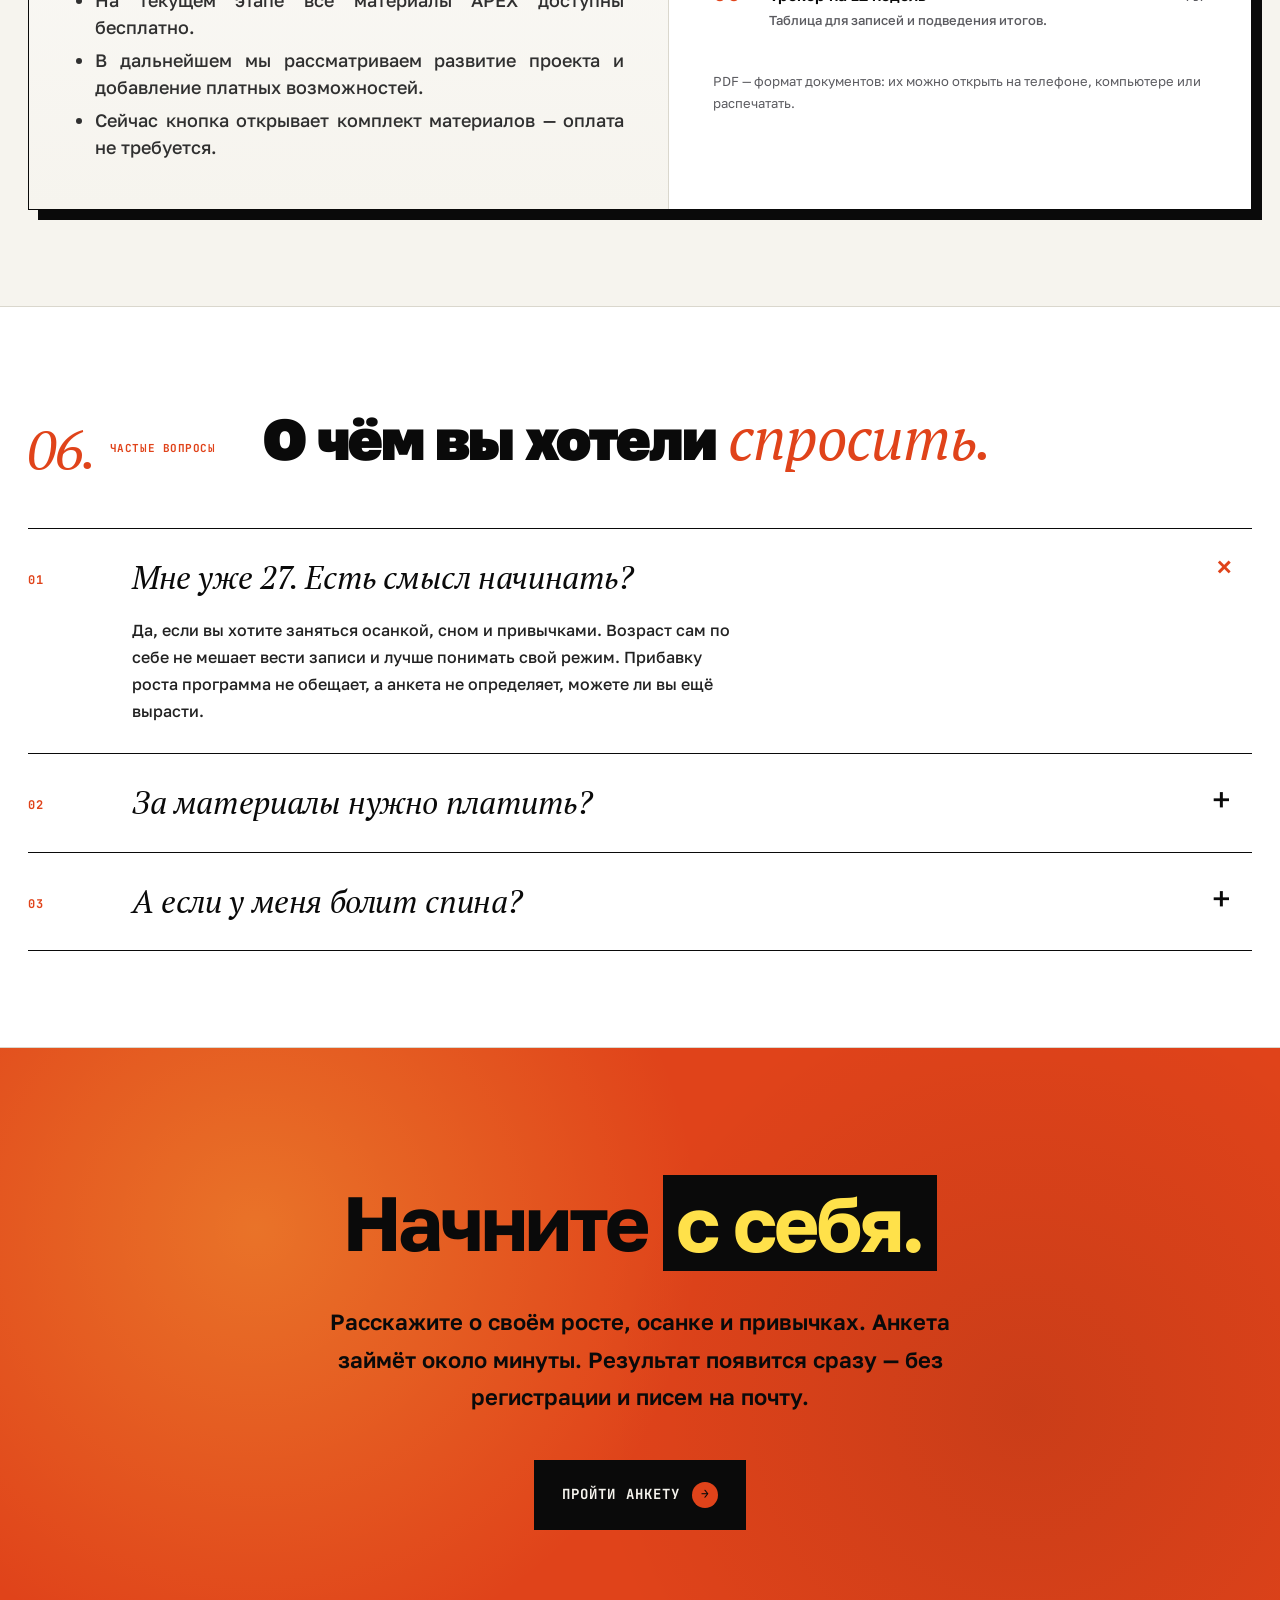
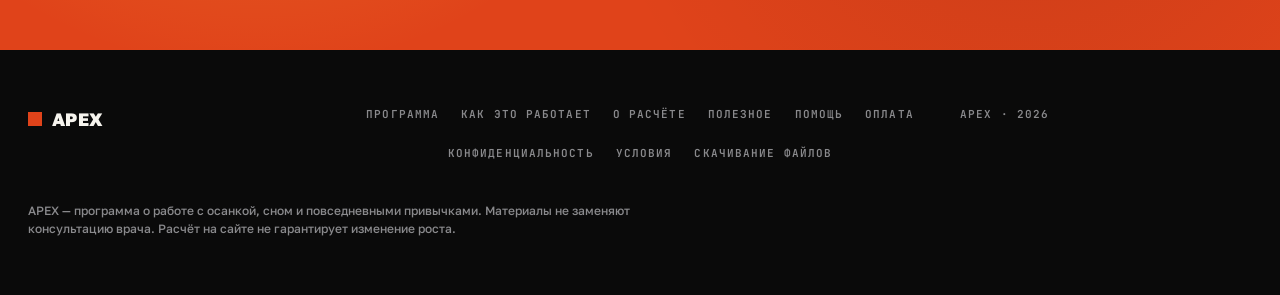
==== commit 0e9937c8: "Update index.html" ====
--- a/index.html
+++ b/index.html
@@ -756,6 +756,7 @@
   font-weight: 500;
   line-height: 1.5;
   color: #303030;
+  text-align: justify;
 ">
   <li style="margin-bottom: 6px;">
     На текущем этапе все материалы APEX доступны бесплатно.
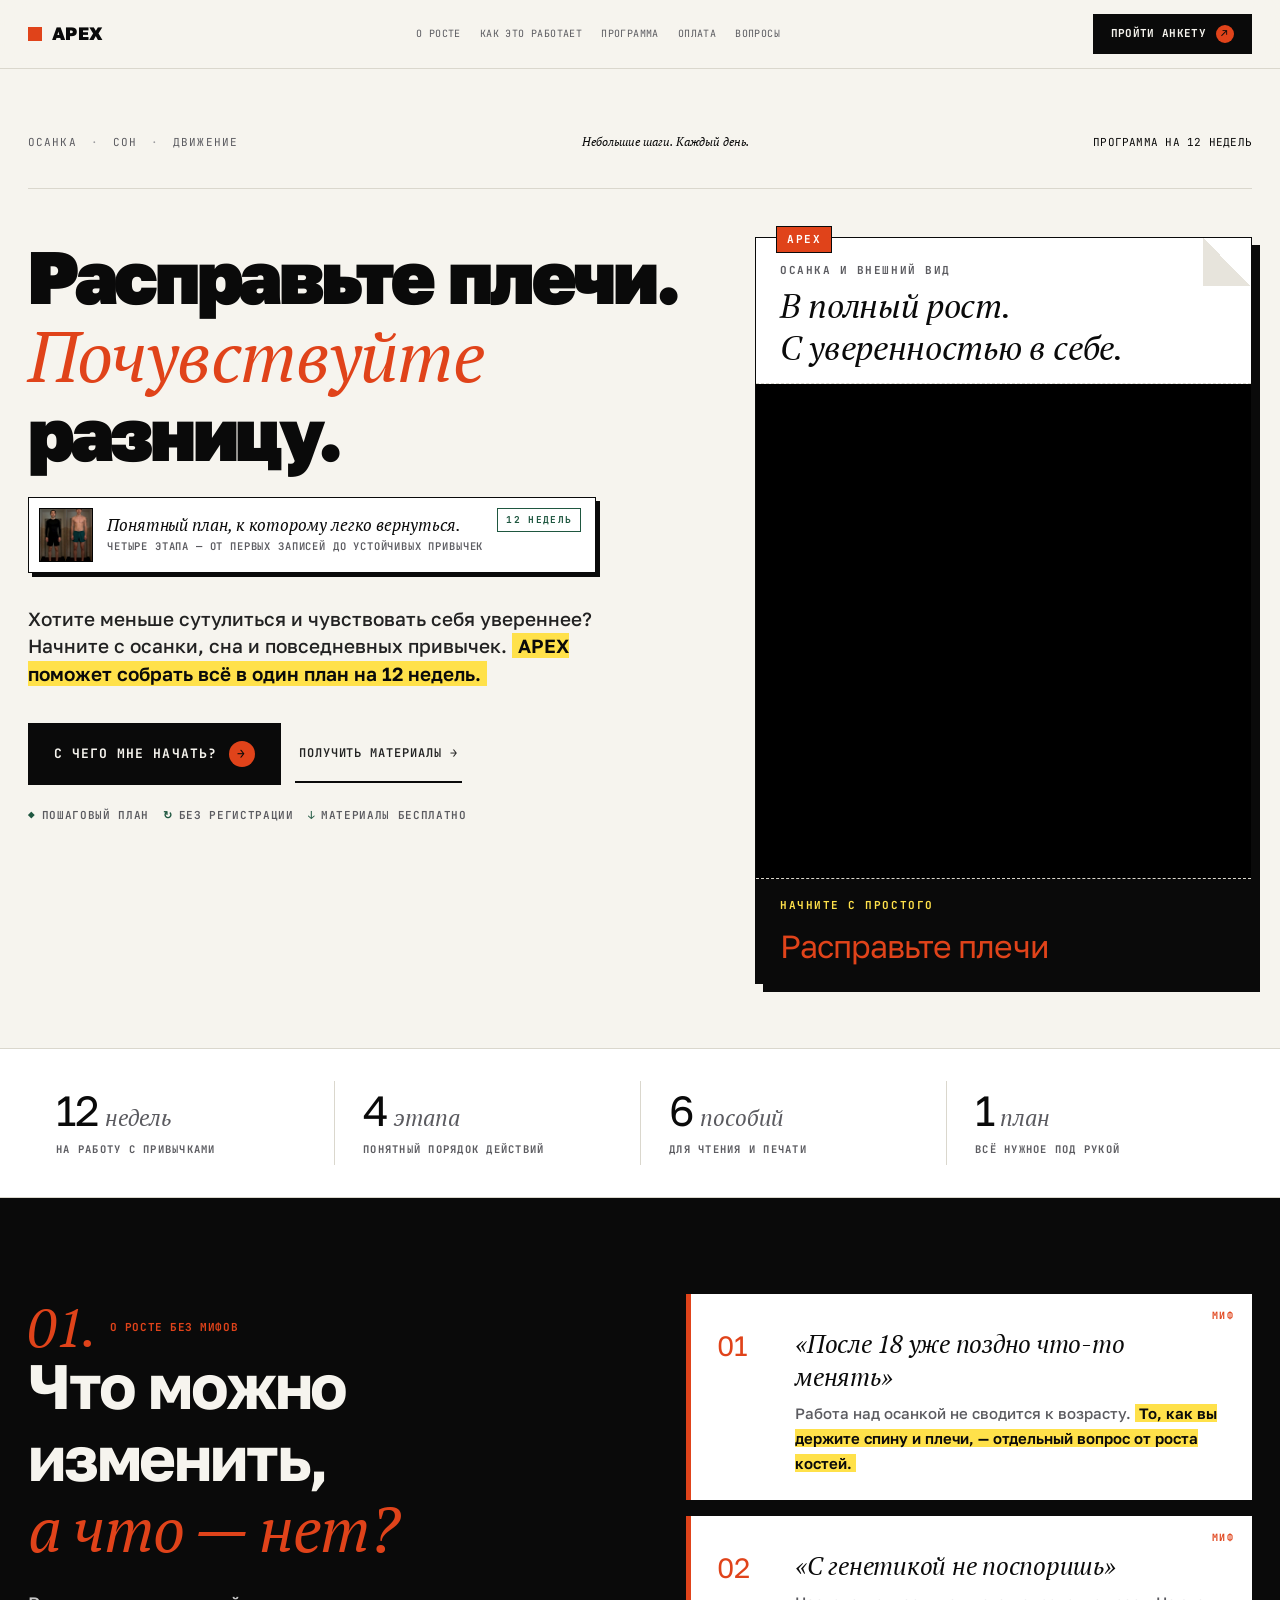
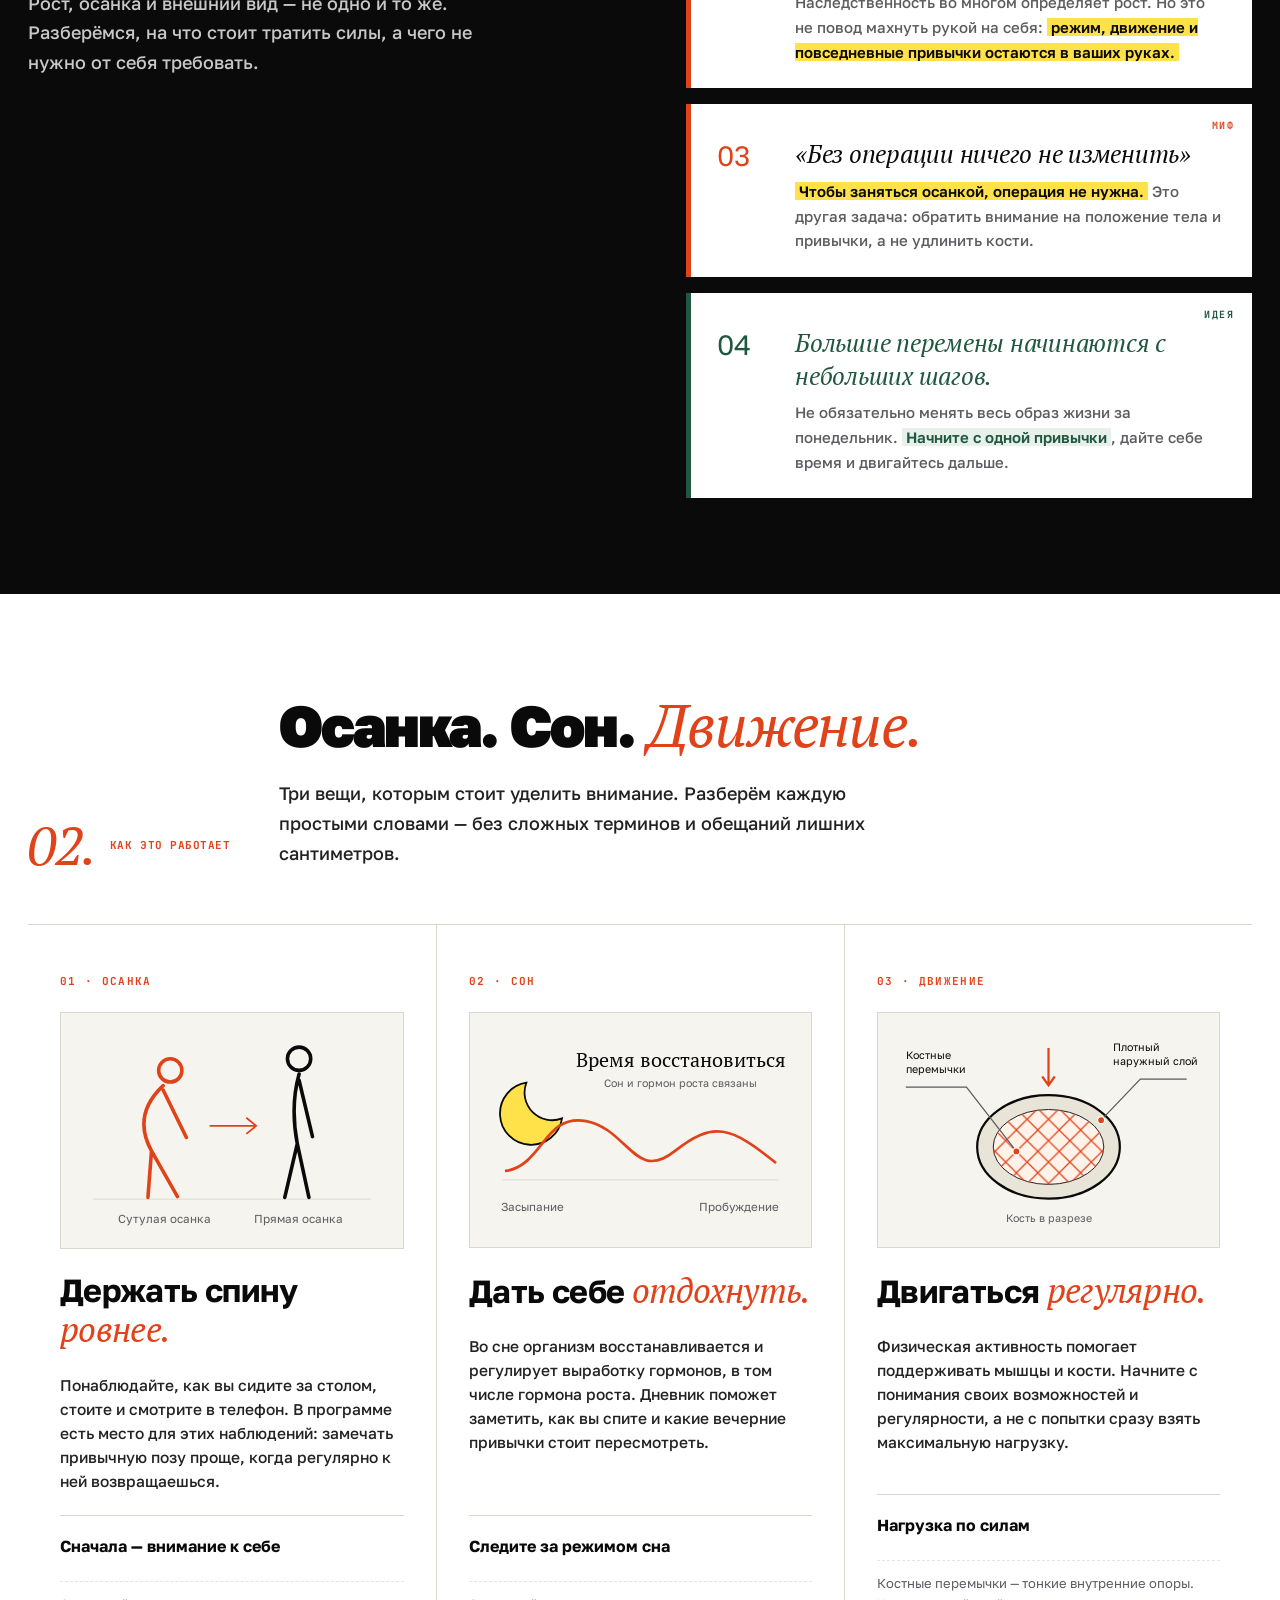
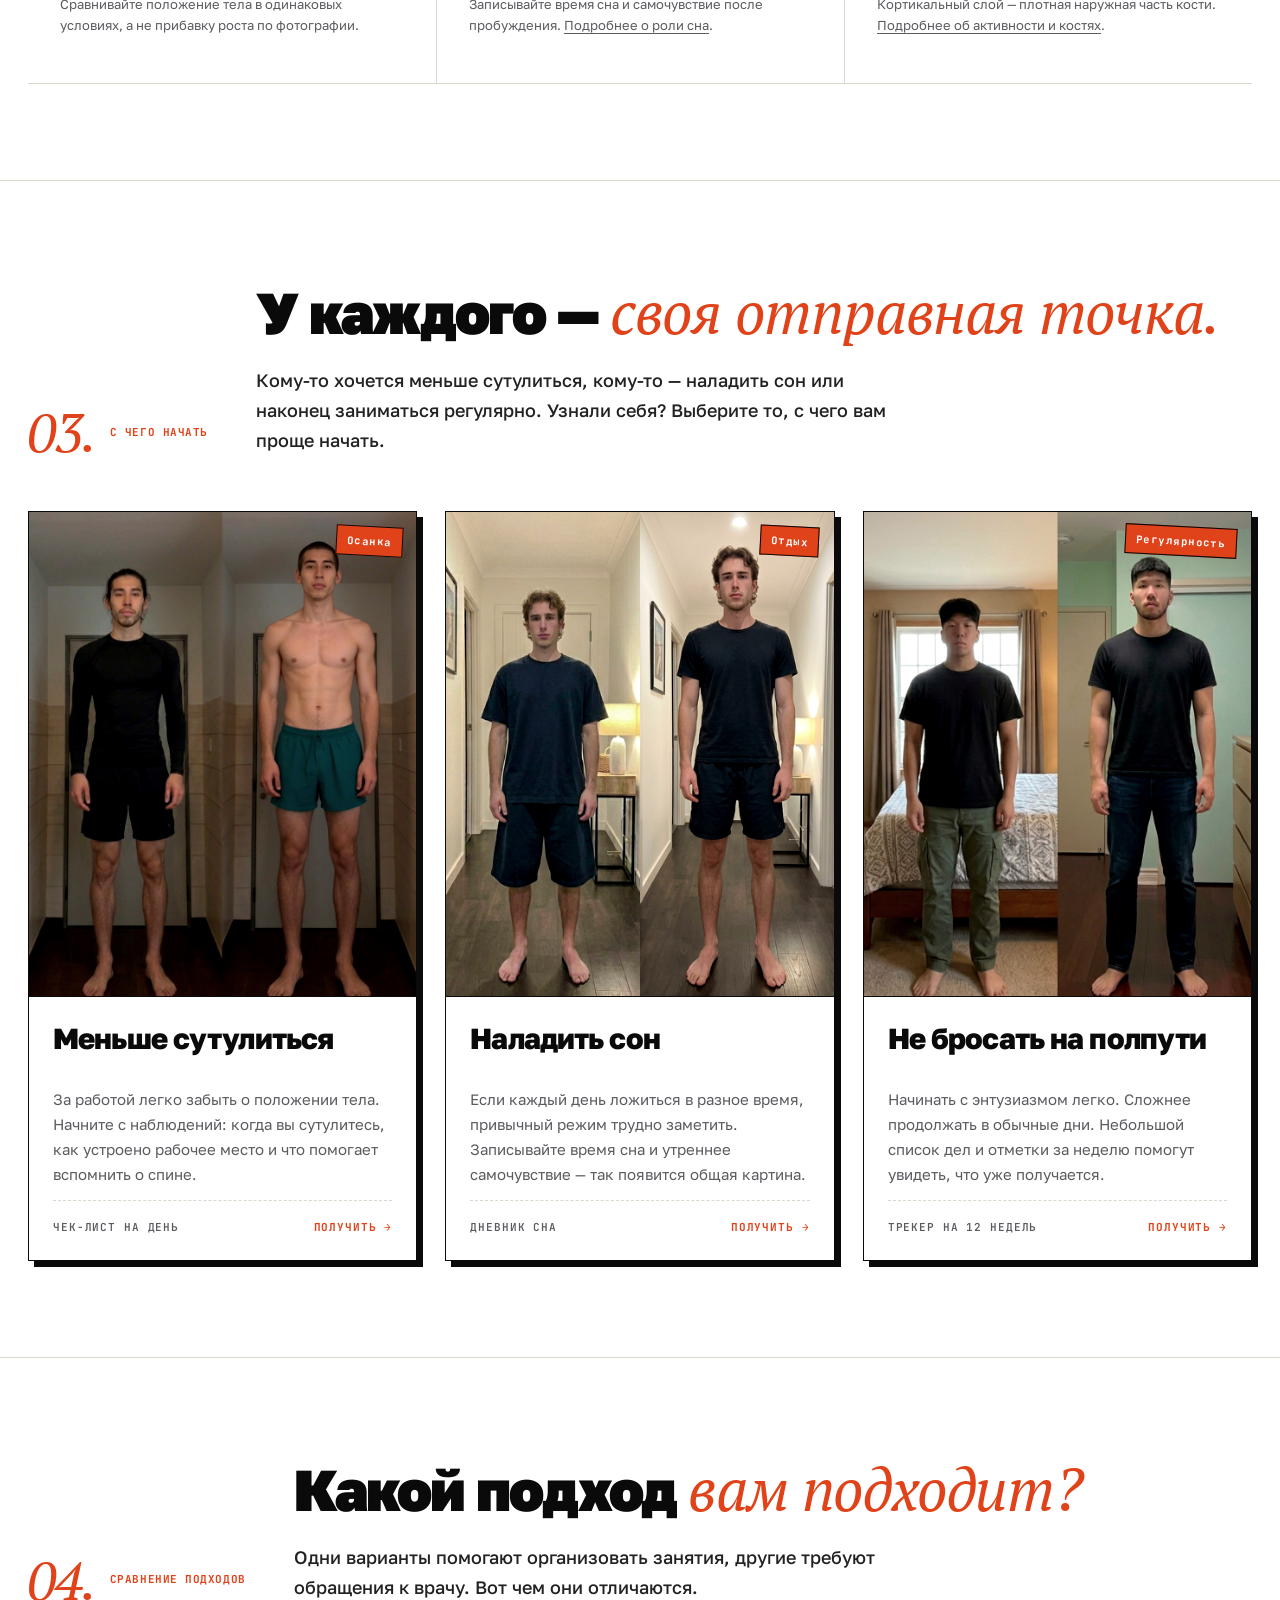
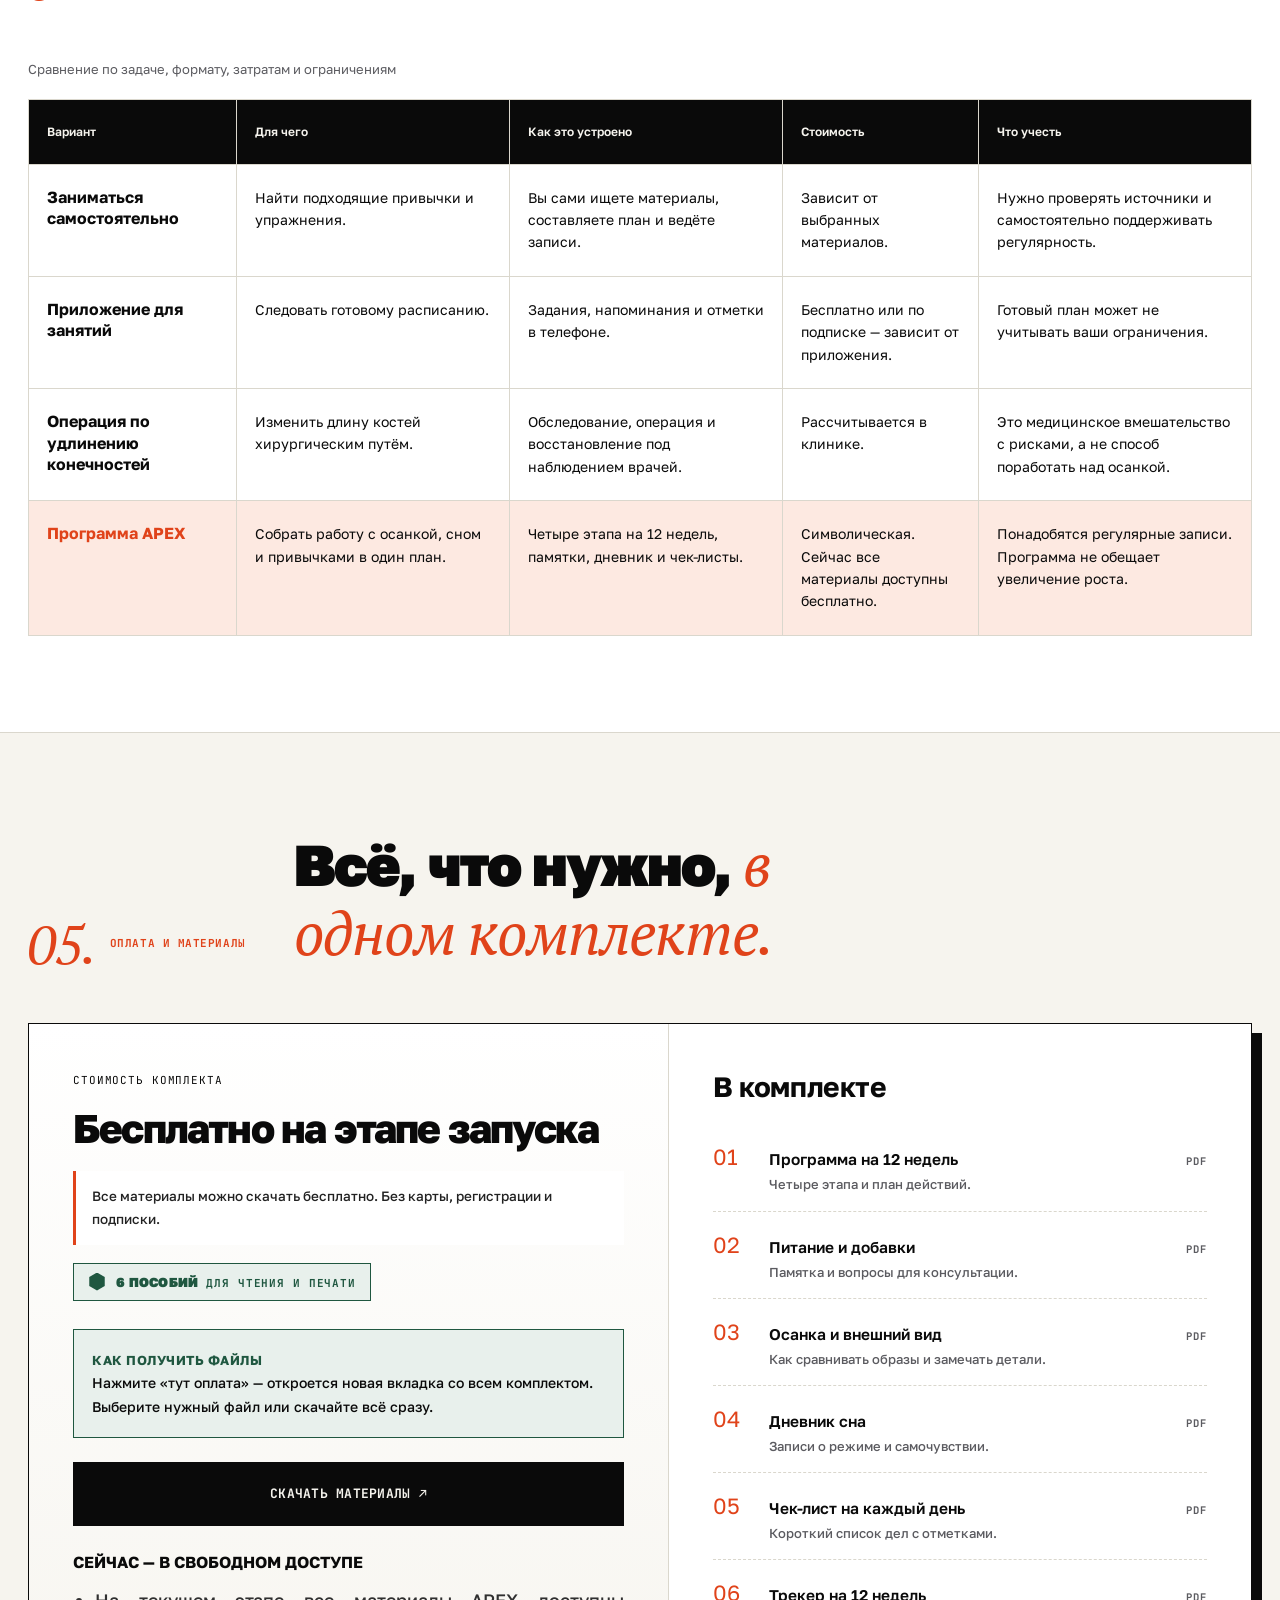
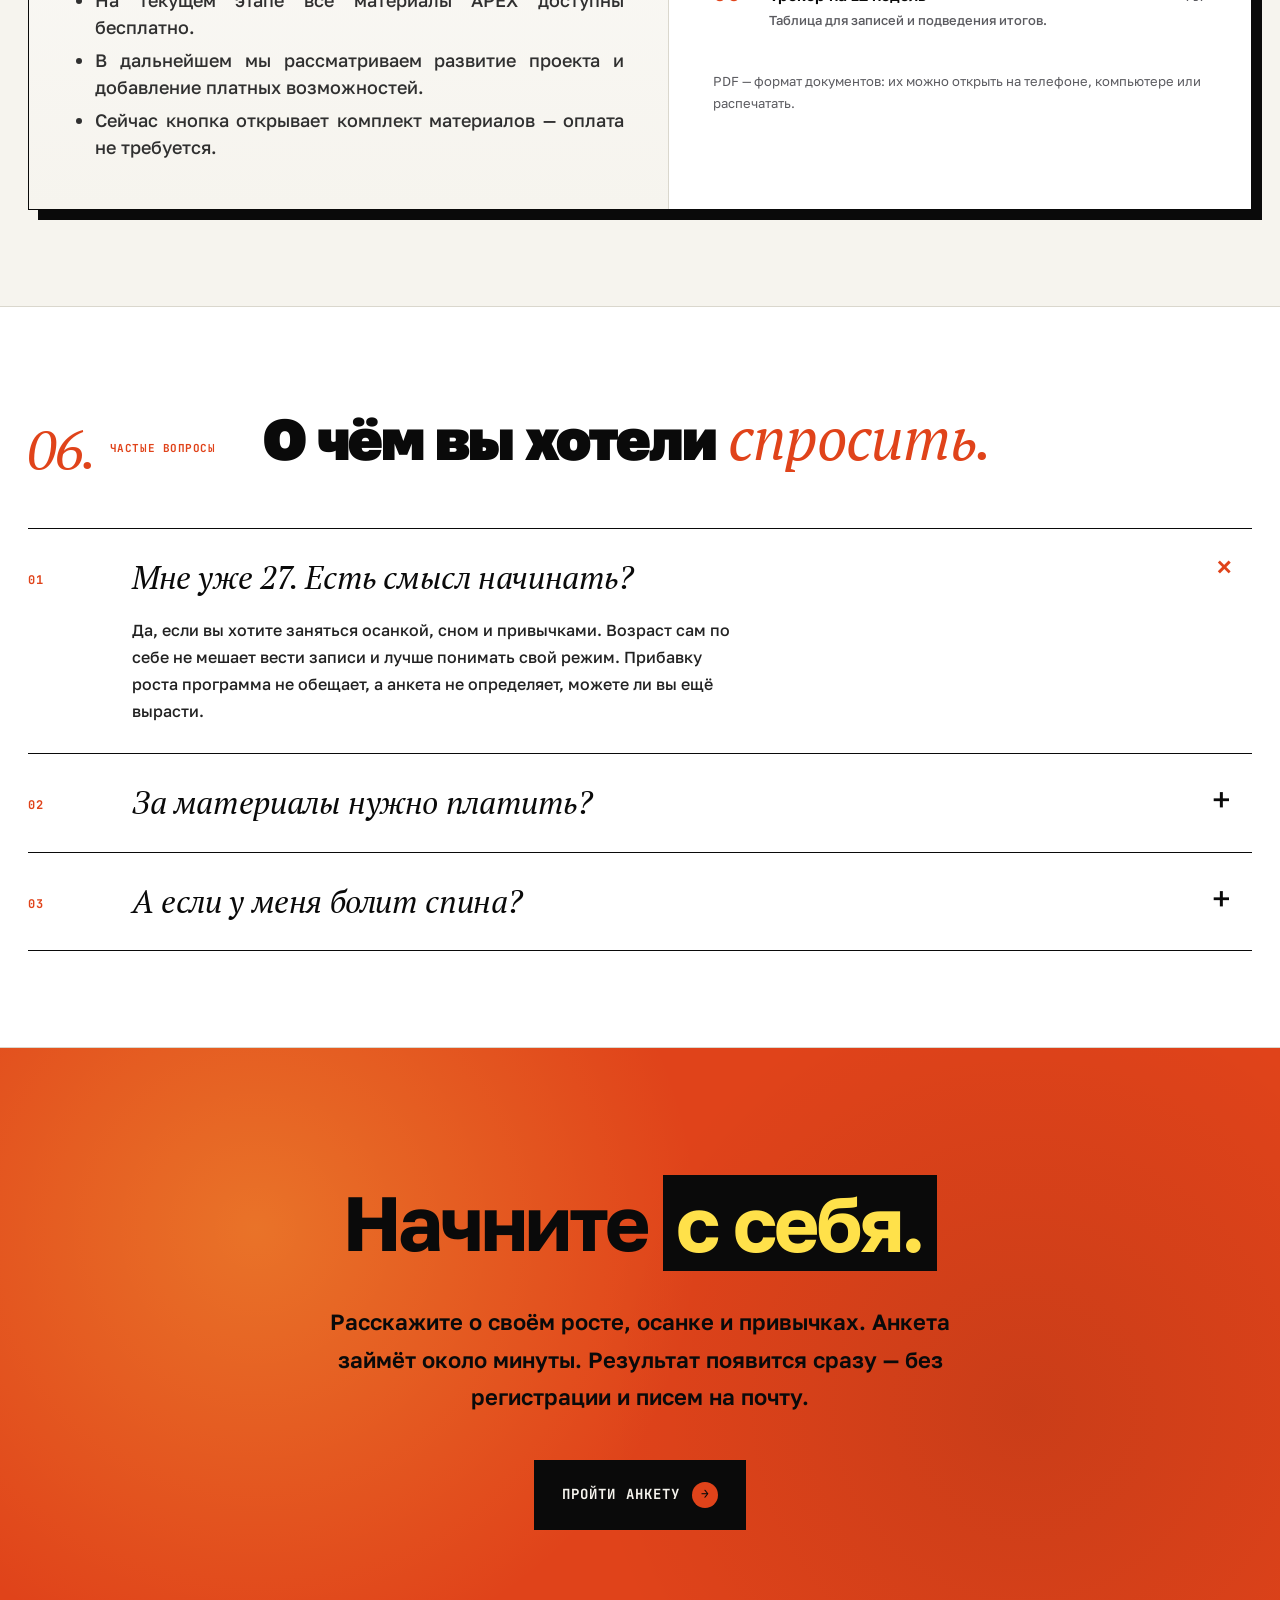
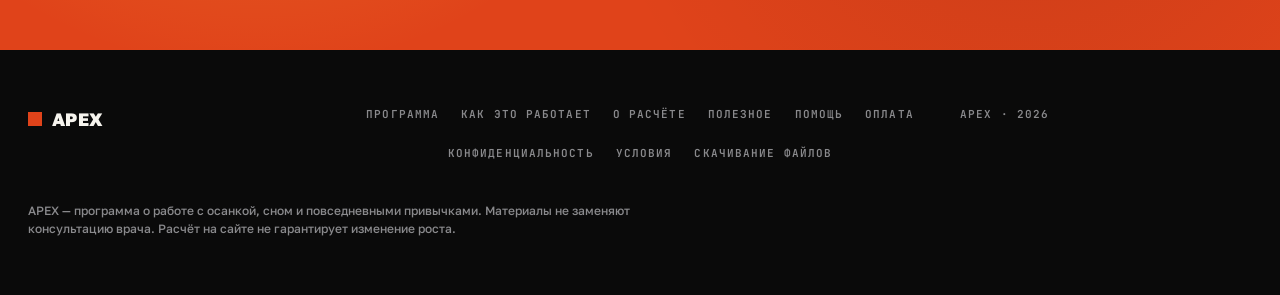
==== commit 63459fca: "Update index.html" ====
--- a/index.html
+++ b/index.html
@@ -743,7 +743,7 @@
 </tbody></table></div></section>
 <section class="sec" id="price"><div class="wrap"><div class="sec-head"><div class="sec-kick"><span class="idx">05.</span> Оплата и материалы</div><div><h2 class="sec-h2">Всё, что нужно, <span class="serif">в одном комплекте.</span></h2></div></div><div class="price"><div class="price-l"><div class="price-label">Стоимость комплекта</div><div class="price-amt symbolic-price" style="font-size: clamp(24px, 4vw, 40px); line-height: 1.15;">
   Бесплатно на этапе запуска
-</div><div class="price-frame">Все материалы можно скачать бесплатно. Без карты, регистрации и подписки.</div><div class="gty-stamp"><span><span class="b">6 пособий</span> для чтения и печати</span></div><div class="price-gty"><b>КАК ПОЛУЧИТЬ ФАЙЛЫ</b><br>Нажмите «тут оплата» — откроется новая вкладка со всем комплектом. Выберите нужный файл или скачайте всё сразу.</div><a class="price-cta" href="Payment.html" target="_blank" rel="noopener">тут оплата ↗</a><div style="margin-top: 24px; max-width: 560px;">
+</div><div class="price-frame">Все материалы можно скачать бесплатно. Без карты, регистрации и подписки.</div><div class="gty-stamp"><span><span class="b">6 пособий</span> для чтения и печати</span></div><div class="price-gty"><b>КАК ПОЛУЧИТЬ ФАЙЛЫ</b><br>Нажмите «тут оплата» — откроется новая вкладка со всем комплектом. Выберите нужный файл или скачайте всё сразу.</div><a class="price-cta" href="Payment.html" target="_blank" rel="noopener">Скачать материалы ↗</a><div style="margin-top: 24px; max-width: 560px;">
   <h3 style="font-size: 16px; margin: 0 0 12px;">
     СЕЙЧАС — В СВОБОДНОМ ДОСТУПЕ
   </h3>
@@ -770,4 +770,4 @@
     оплата не требуется.
   </li>
 </ul>
-</div></div><div class="price-r"><h4>В комплекте</h4><ul><li><span class="i">01</span><span class="n">Программа на 12 недель<span>Четыре этапа и план действий.</span></span><span class="v"><abbr title="Portable Document Format — формат документов для чтения и печати">PDF</abbr></span></li><li><span class="i">02</span><span class="n">Питание и добавки<span>Памятка и вопросы для консультации.</span></span><span class="v"><abbr title="Portable Document Format — формат документов для чтения и печати">PDF</abbr></span></li><li><span class="i">03</span><span class="n">Осанка и внешний вид<span>Как сравнивать образы и замечать детали.</span></span><span class="v"><abbr title="Portable Document Format — формат документов для чтения и печати">PDF</abbr></span></li><li><span class="i">04</span><span class="n">Дневник сна<span>Записи о режиме и самочувствии.</span></span><span class="v"><abbr title="Portable Document Format — формат документов для чтения и печати">PDF</abbr></span></li><li><span class="i">05</span><span class="n">Чек-лист на каждый день<span>Короткий список дел с отметками.</span></span><span class="v"><abbr title="Portable Document Format — формат документов для чтения и печати">PDF</abbr></span></li><li><span class="i">06</span><span class="n">Трекер на 12 недель<span>Таблица для записей и подведения итогов.</span></span><span class="v"><abbr title="Portable Document Format — формат документов для чтения и печати">PDF</abbr></span></li></ul><p class="format-help"><abbr title="Portable Document Format — формат документов для чтения и печати">PDF</abbr> — формат документов: их можно открыть на телефоне, компьютере или распечатать.</p></div></div></div></section><section class="sec paper" id="faq"><div class="wrap"><div class="sec-head"><div class="sec-kick"><span class="idx">06.</span> Частые вопросы</div><div><h2 class="sec-h2">О чём вы хотели <span class="serif">спросить.</span></h2></div></div><div class="faq"><details open><summary><span class="n">01</span><span class="q">Мне уже 27. Есть смысл начинать?</span><span class="p">+</span></summary><div class="a">Да, если вы хотите заняться осанкой, сном и привычками. Возраст сам по себе не мешает вести записи и лучше понимать свой режим. Прибавку роста программа не обещает, а анкета не определяет, можете ли вы ещё вырасти.</div></details><details><summary><span class="n">02</span><span class="q">За материалы нужно платить?</span><span class="p">+</span></summary><div class="a">Нет. В разделе оплаты указана символическая стоимость, но весь комплект доступен бесплатно. Нажмите «тут оплата» и выберите файлы. Карта и регистрация не нужны.</div></details><details><summary><span class="n">03</span><span class="q">А если у меня болит спина?</span><span class="p">+</span></summary><div class="a">Начните с консультации врача. По анкете нельзя определить причину боли или подобрать лечение. Материалы помогут организовать записи и вопросы, но не заменят осмотр.</div></details></div></div></section><section class="final"><div class="wrap"><h2>Начните <span class="hl">с себя.</span></h2><p>Расскажите о своём росте, осанке и привычках. Анкета займёт около минуты. Результат появится сразу — без регистрации и писем на почту.</p><a class="btn-primary" href="Height Assessment.html">Пройти анкету <span class="arr">→</span></a></div></section></main><footer class="footer"><div class="wrap"><div class="footer-i"><a class="brand" href="index.html"><span class="sq"></span>APEX</a><div class="footer-links"><a href="Protocol.html">Программа</a><a href="Science.html">Как это работает</a><a href="Research.html">О расчёте</a><a href="Press.html">Полезное</a><a href="Contact.html">Помощь</a><a href="Payment.html">Оплата</a><a href="Privacy.html">Конфиденциальность</a><a href="Terms.html">Условия</a><a href="Refunds.html">Скачивание файлов</a></div><div>APEX · 2026</div></div><p class="footer-legal">APEX — программа о работе с осанкой, сном и повседневными привычками. Материалы не заменяют консультацию врача. Расчёт на сайте не гарантирует изменение роста.</p></div></footer><div class="mobile-cta" id="mcta" aria-hidden="true"><div class="price-line"><span class="p1">Программа APEX</span><span class="p2">Пока бесплатно</span></div><a href="Payment.html" target="_blank" rel="noopener">тут оплата ↗</a></div><script>(()=>{const bar=document.getElementById('mcta'),price=document.getElementById('price');function update(){const rect=price.getBoundingClientRect();const show=window.scrollY>innerHeight*.6&&(rect.top>innerHeight||rect.bottom<0);bar.classList.toggle('on',show);bar.setAttribute('aria-hidden',String(!show));bar.inert=!show;}window.addEventListener('scroll',update,{passive:true});update();})();</script></body></html>
+</div></div><div class="price-r"><h4>В комплекте</h4><ul><li><span class="i">01</span><span class="n">Программа на 12 недель<span>Четыре этапа и план действий.</span></span><span class="v"><abbr title="Portable Document Format — формат документов для чтения и печати">PDF</abbr></span></li><li><span class="i">02</span><span class="n">Питание и добавки<span>Памятка и вопросы для консультации.</span></span><span class="v"><abbr title="Portable Document Format — формат документов для чтения и печати">PDF</abbr></span></li><li><span class="i">03</span><span class="n">Осанка и внешний вид<span>Как сравнивать образы и замечать детали.</span></span><span class="v"><abbr title="Portable Document Format — формат документов для чтения и печати">PDF</abbr></span></li><li><span class="i">04</span><span class="n">Дневник сна<span>Записи о режиме и самочувствии.</span></span><span class="v"><abbr title="Portable Document Format — формат документов для чтения и печати">PDF</abbr></span></li><li><span class="i">05</span><span class="n">Чек-лист на каждый день<span>Короткий список дел с отметками.</span></span><span class="v"><abbr title="Portable Document Format — формат документов для чтения и печати">PDF</abbr></span></li><li><span class="i">06</span><span class="n">Трекер на 12 недель<span>Таблица для записей и подведения итогов.</span></span><span class="v"><abbr title="Portable Document Format — формат документов для чтения и печати">PDF</abbr></span></li></ul><p class="format-help"><abbr title="Portable Document Format — формат документов для чтения и печати">PDF</abbr> — формат документов: их можно открыть на телефоне, компьютере или распечатать.</p></div></div></div></section><section class="sec paper" id="faq"><div class="wrap"><div class="sec-head"><div class="sec-kick"><span class="idx">06.</span> Частые вопросы</div><div><h2 class="sec-h2">О чём вы хотели <span class="serif">спросить.</span></h2></div></div><div class="faq"><details open><summary><span class="n">01</span><span class="q">Мне уже 27. Есть смысл начинать?</span><span class="p">+</span></summary><div class="a">Да, если вы хотите заняться осанкой, сном и привычками. Возраст сам по себе не мешает вести записи и лучше понимать свой режим. Прибавку роста программа не обещает, а анкета не определяет, можете ли вы ещё вырасти.</div></details><details><summary><span class="n">02</span><span class="q">За материалы нужно платить?</span><span class="p">+</span></summary><div class="a">Нет. В разделе оплаты указана символическая стоимость, но весь комплект доступен бесплатно. Нажмите «тут оплата» и выберите файлы. Карта и регистрация не нужны.</div></details><details><summary><span class="n">03</span><span class="q">А если у меня болит спина?</span><span class="p">+</span></summary><div class="a">Начните с консультации врача. По анкете нельзя определить причину боли или подобрать лечение. Материалы помогут организовать записи и вопросы, но не заменят осмотр.</div></details></div></div></section><section class="final"><div class="wrap"><h2>Начните <span class="hl">с себя.</span></h2><p>Расскажите о своём росте, осанке и привычках. Анкета займёт около минуты. Результат появится сразу — без регистрации и писем на почту.</p><a class="btn-primary" href="Height Assessment.html">Пройти анкету <span class="arr">→</span></a></div></section></main><footer class="footer"><div class="wrap"><div class="footer-i"><a class="brand" href="index.html"><span class="sq"></span>APEX</a><div class="footer-links"><a href="Protocol.html">Программа</a><a href="Science.html">Как это работает</a><a href="Research.html">О расчёте</a><a href="Press.html">Полезное</a><a href="Contact.html">Помощь</a><a href="Payment.html">Оплата</a><a href="Privacy.html">Конфиденциальность</a><a href="Terms.html">Условия</a><a href="Refunds.html">Скачивание файлов</a></div><div>APEX · 2026</div></div><p class="footer-legal">APEX — программа о работе с осанкой, сном и повседневными привычками. Материалы не заменяют консультацию врача. Расчёт на сайте не гарантирует изменение роста.</p></div></footer><div class="mobile-cta" id="mcta" aria-hidden="true"><div class="price-line"><span class="p1">Программа APEX</span><span class="p2">Пока бесплатно</span></div><a href="Payment.html" target="_blank" rel="noopener">Скачать материалы</a></div><script>(()=>{const bar=document.getElementById('mcta'),price=document.getElementById('price');function update(){const rect=price.getBoundingClientRect();const show=window.scrollY>innerHeight*.6&&(rect.top>innerHeight||rect.bottom<0);bar.classList.toggle('on',show);bar.setAttribute('aria-hidden',String(!show));bar.inert=!show;}window.addEventListener('scroll',update,{passive:true});update();})();</script></body></html>
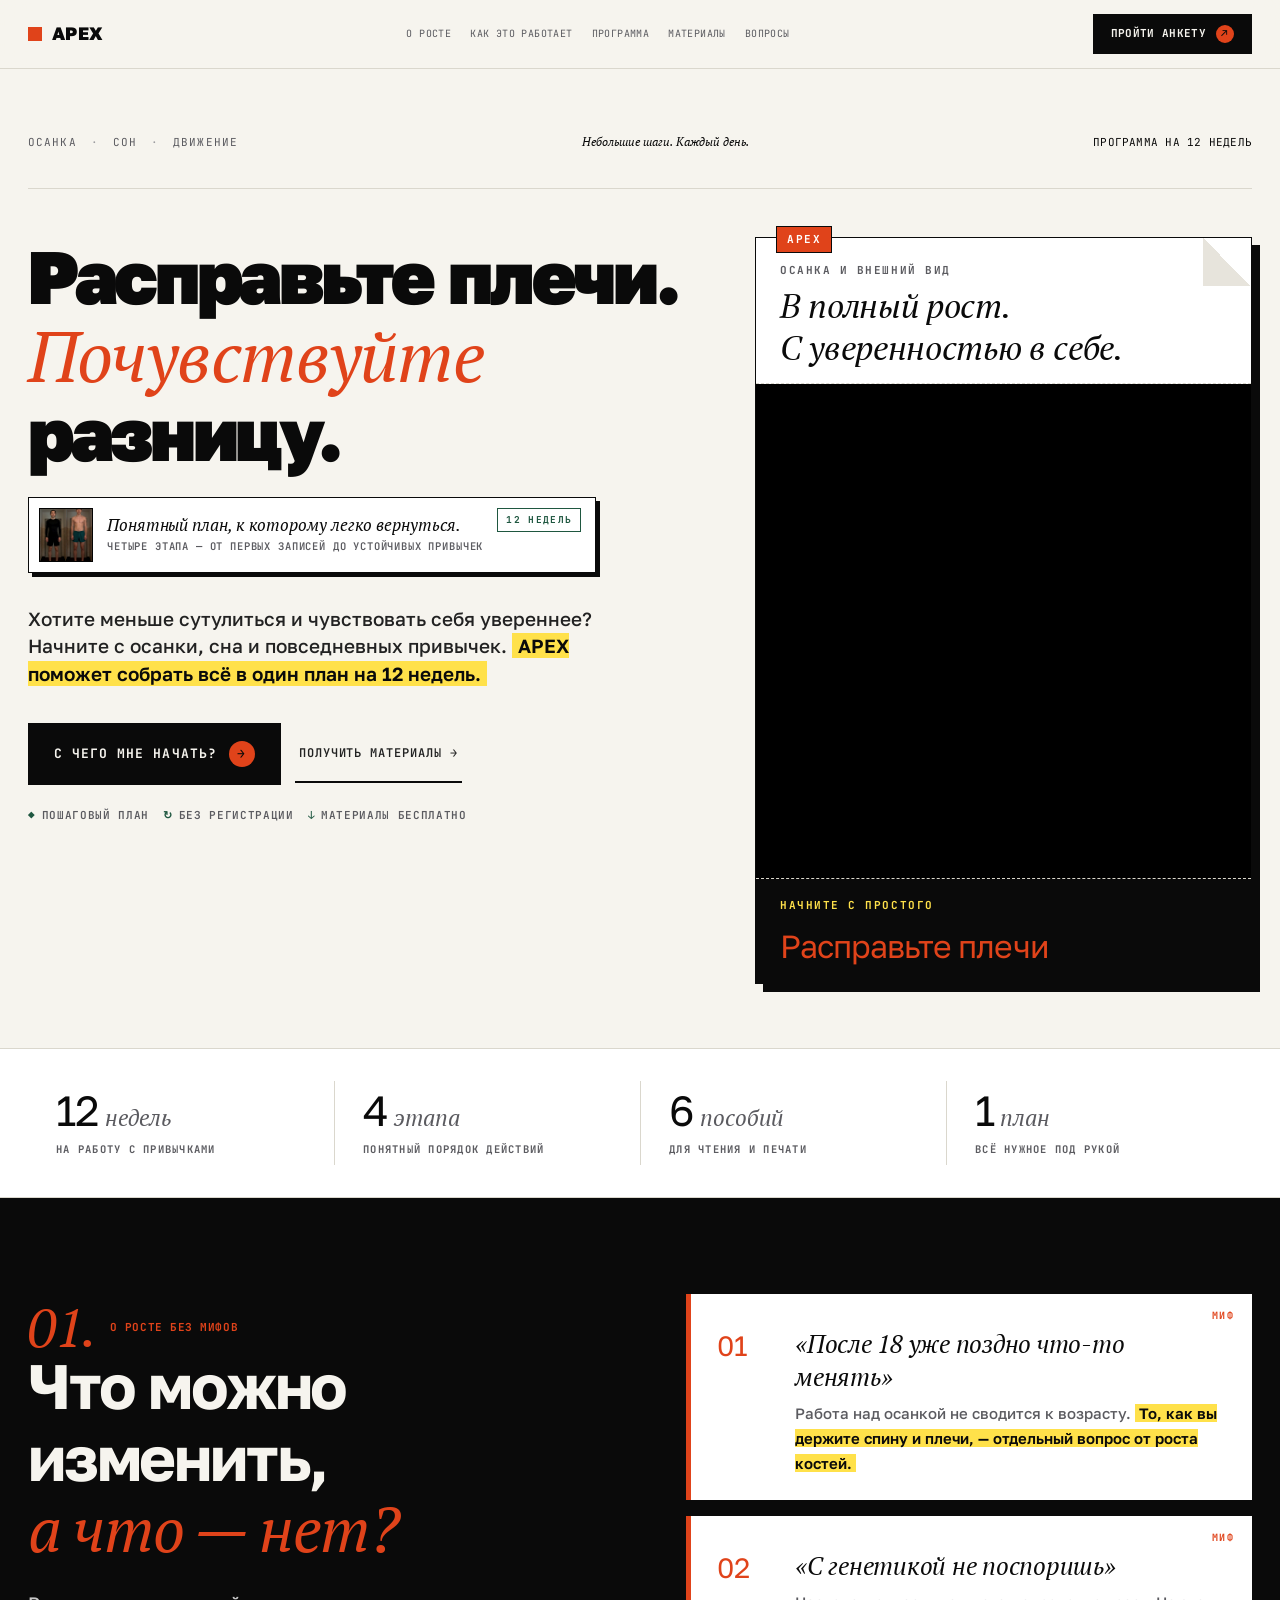
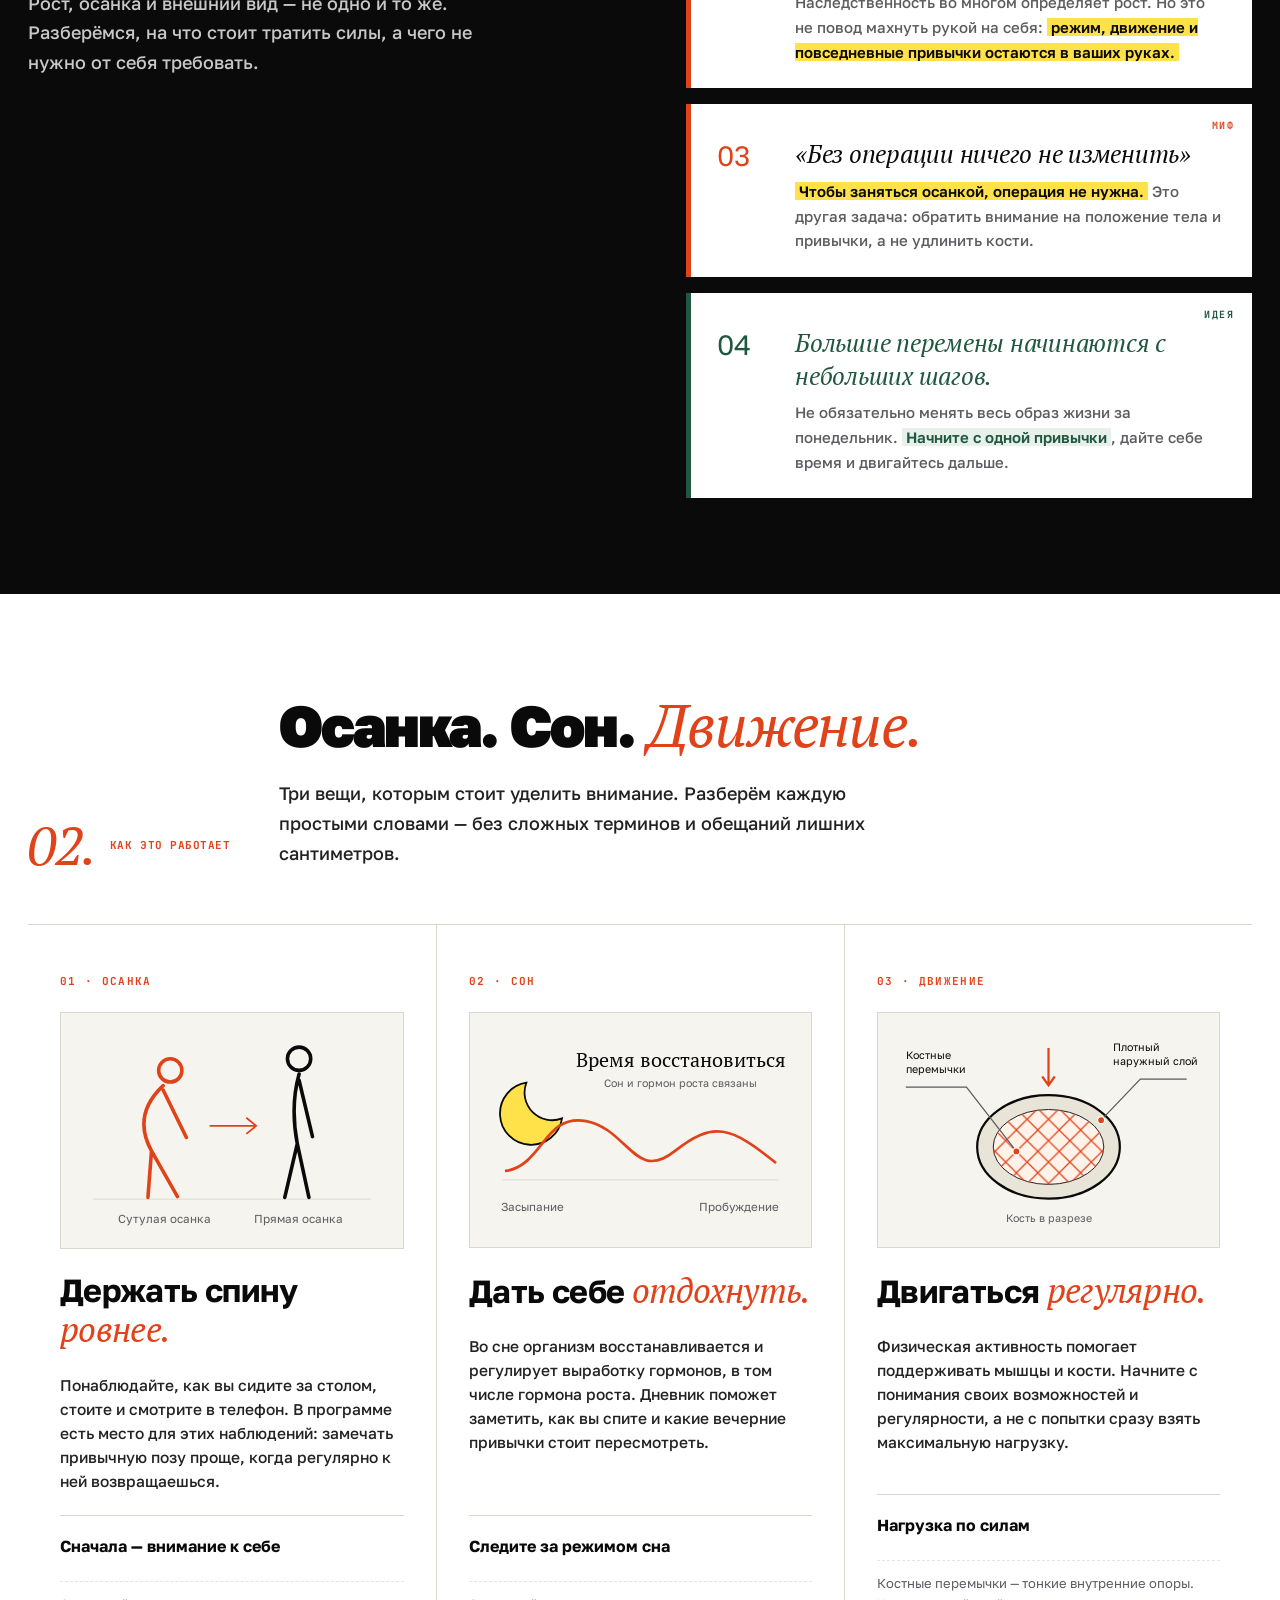
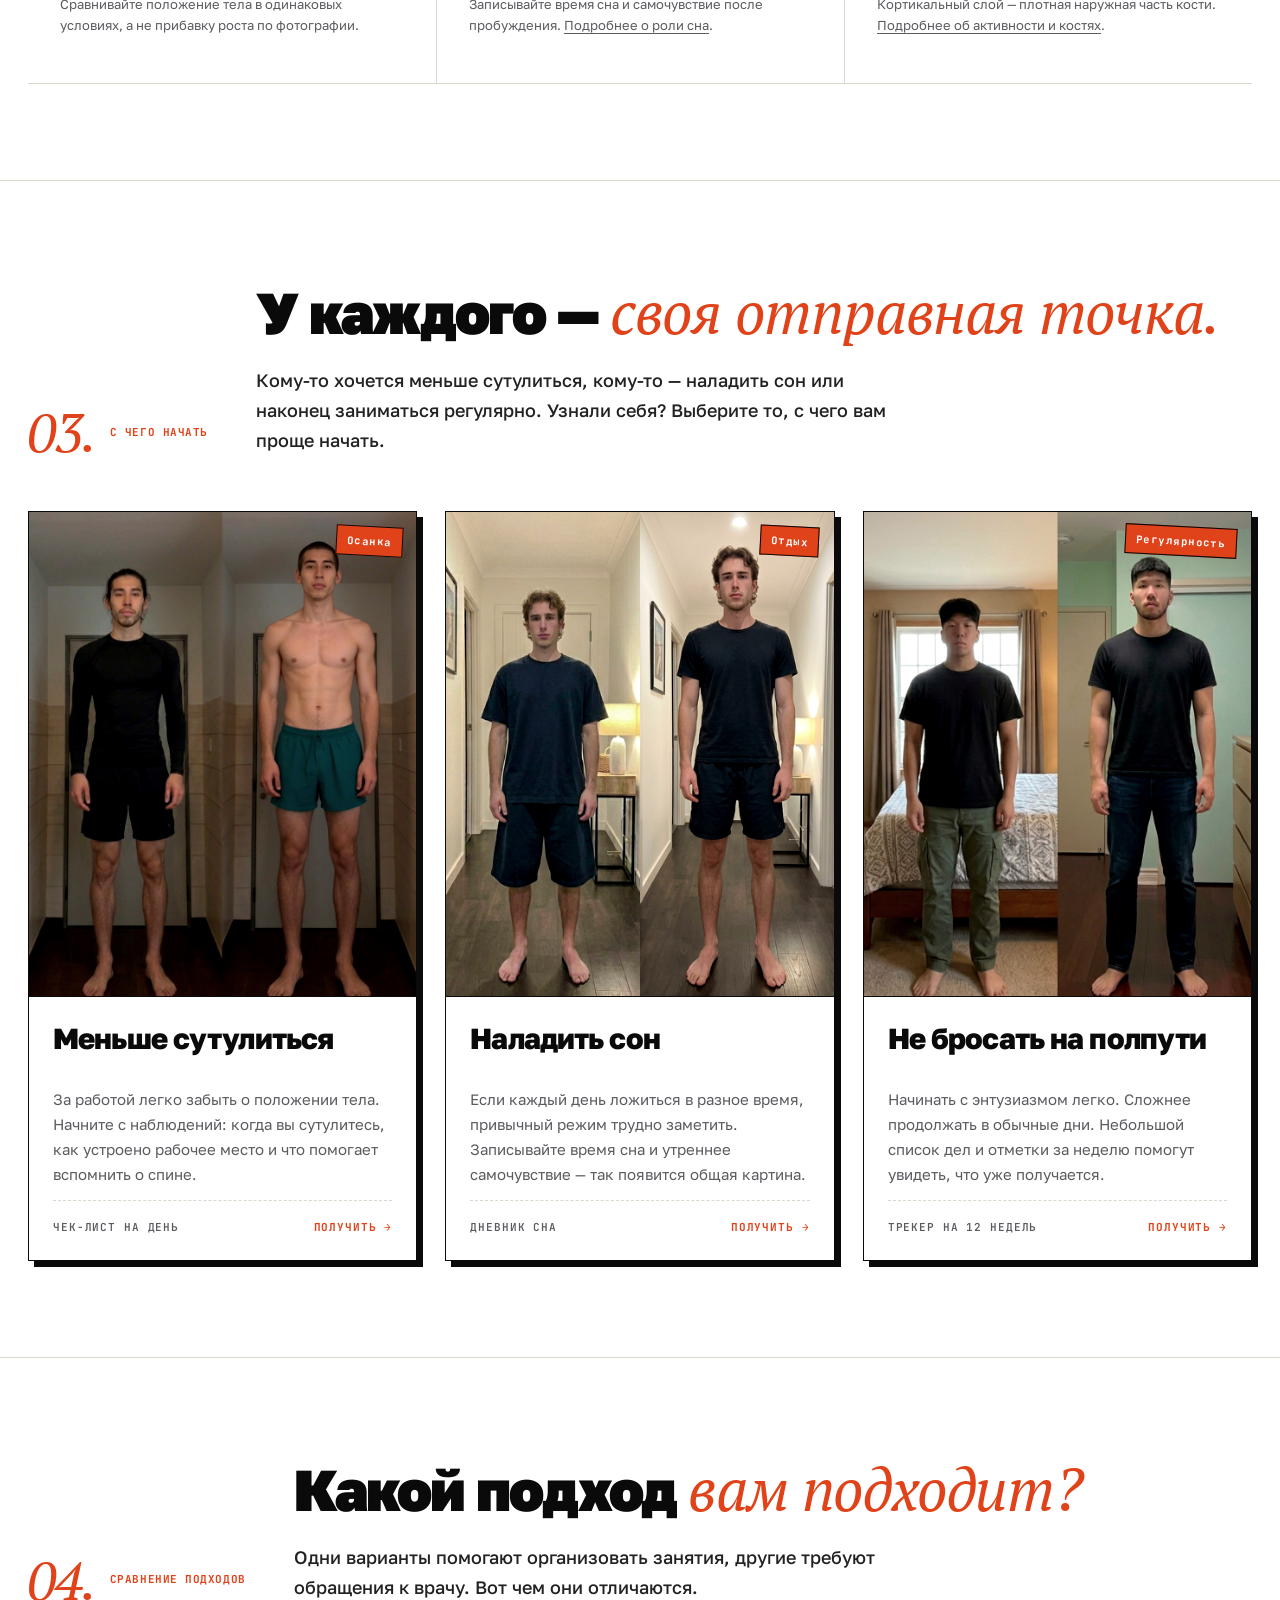
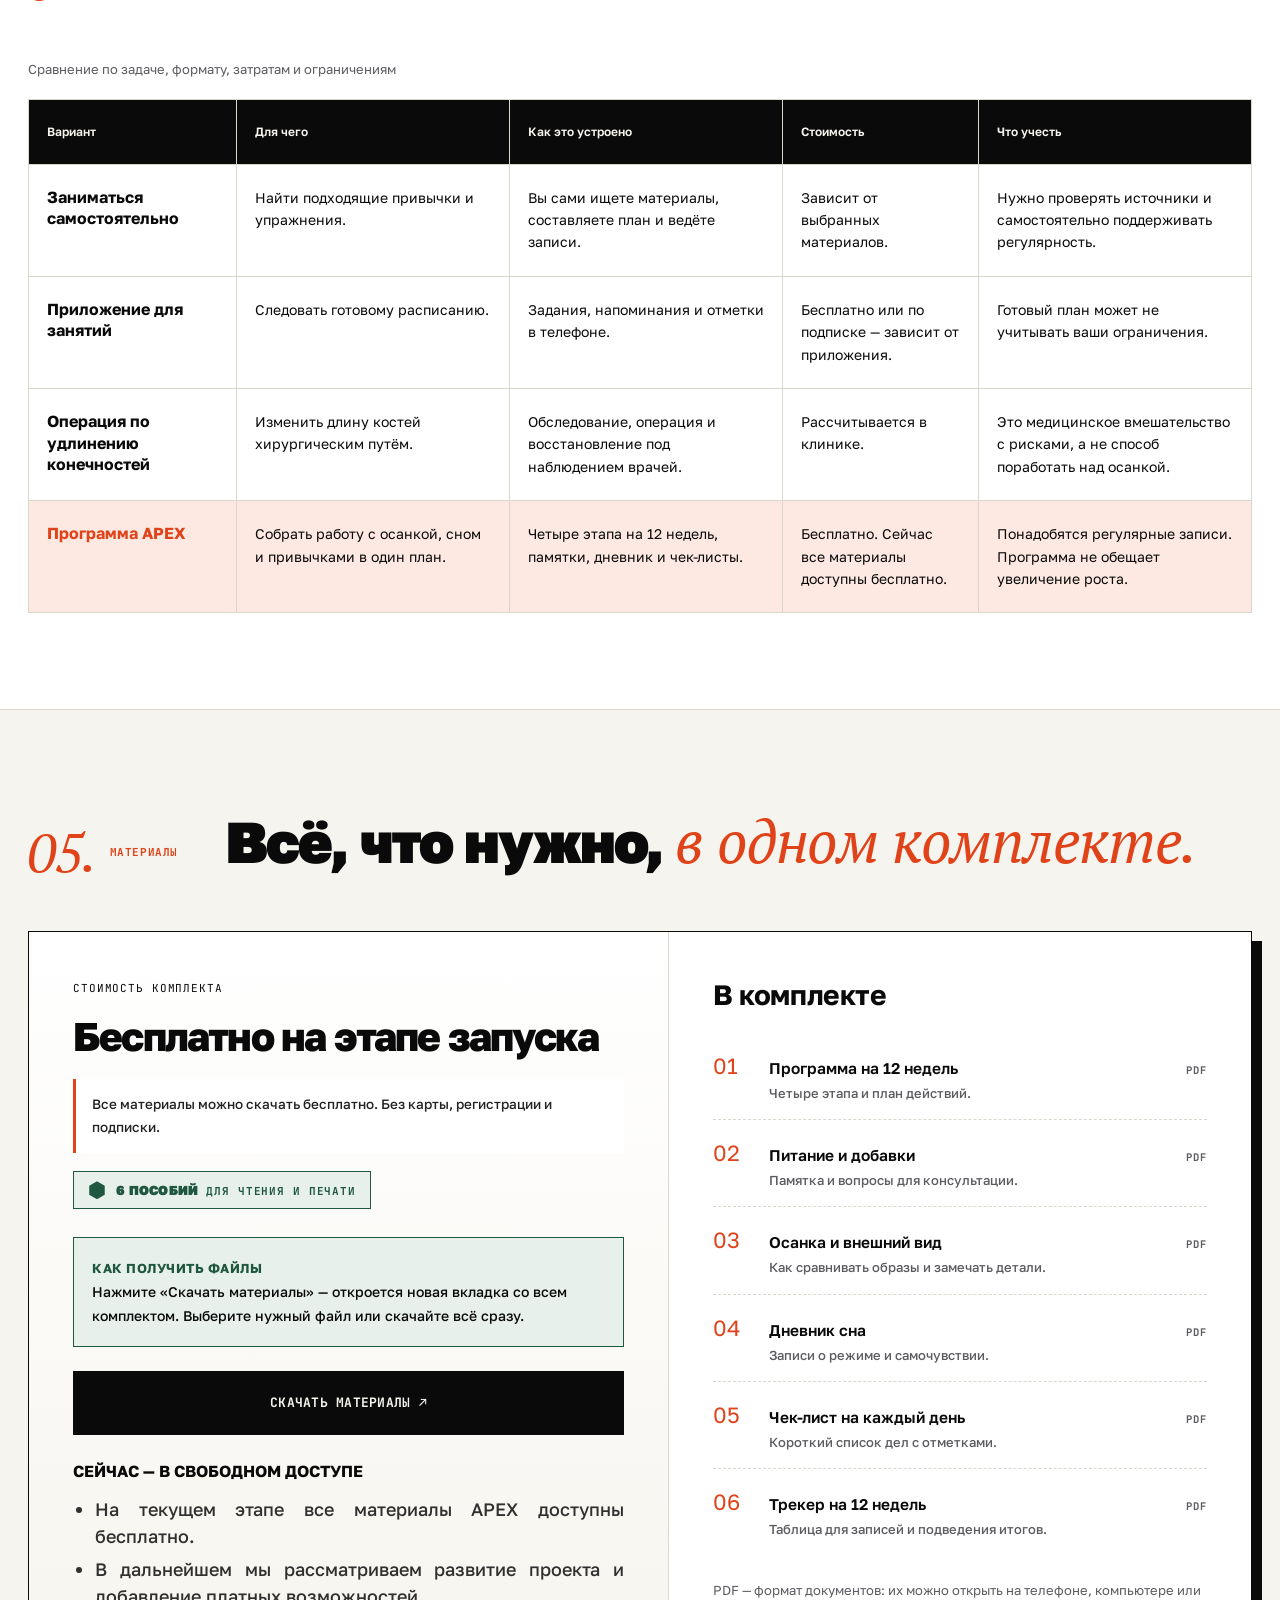
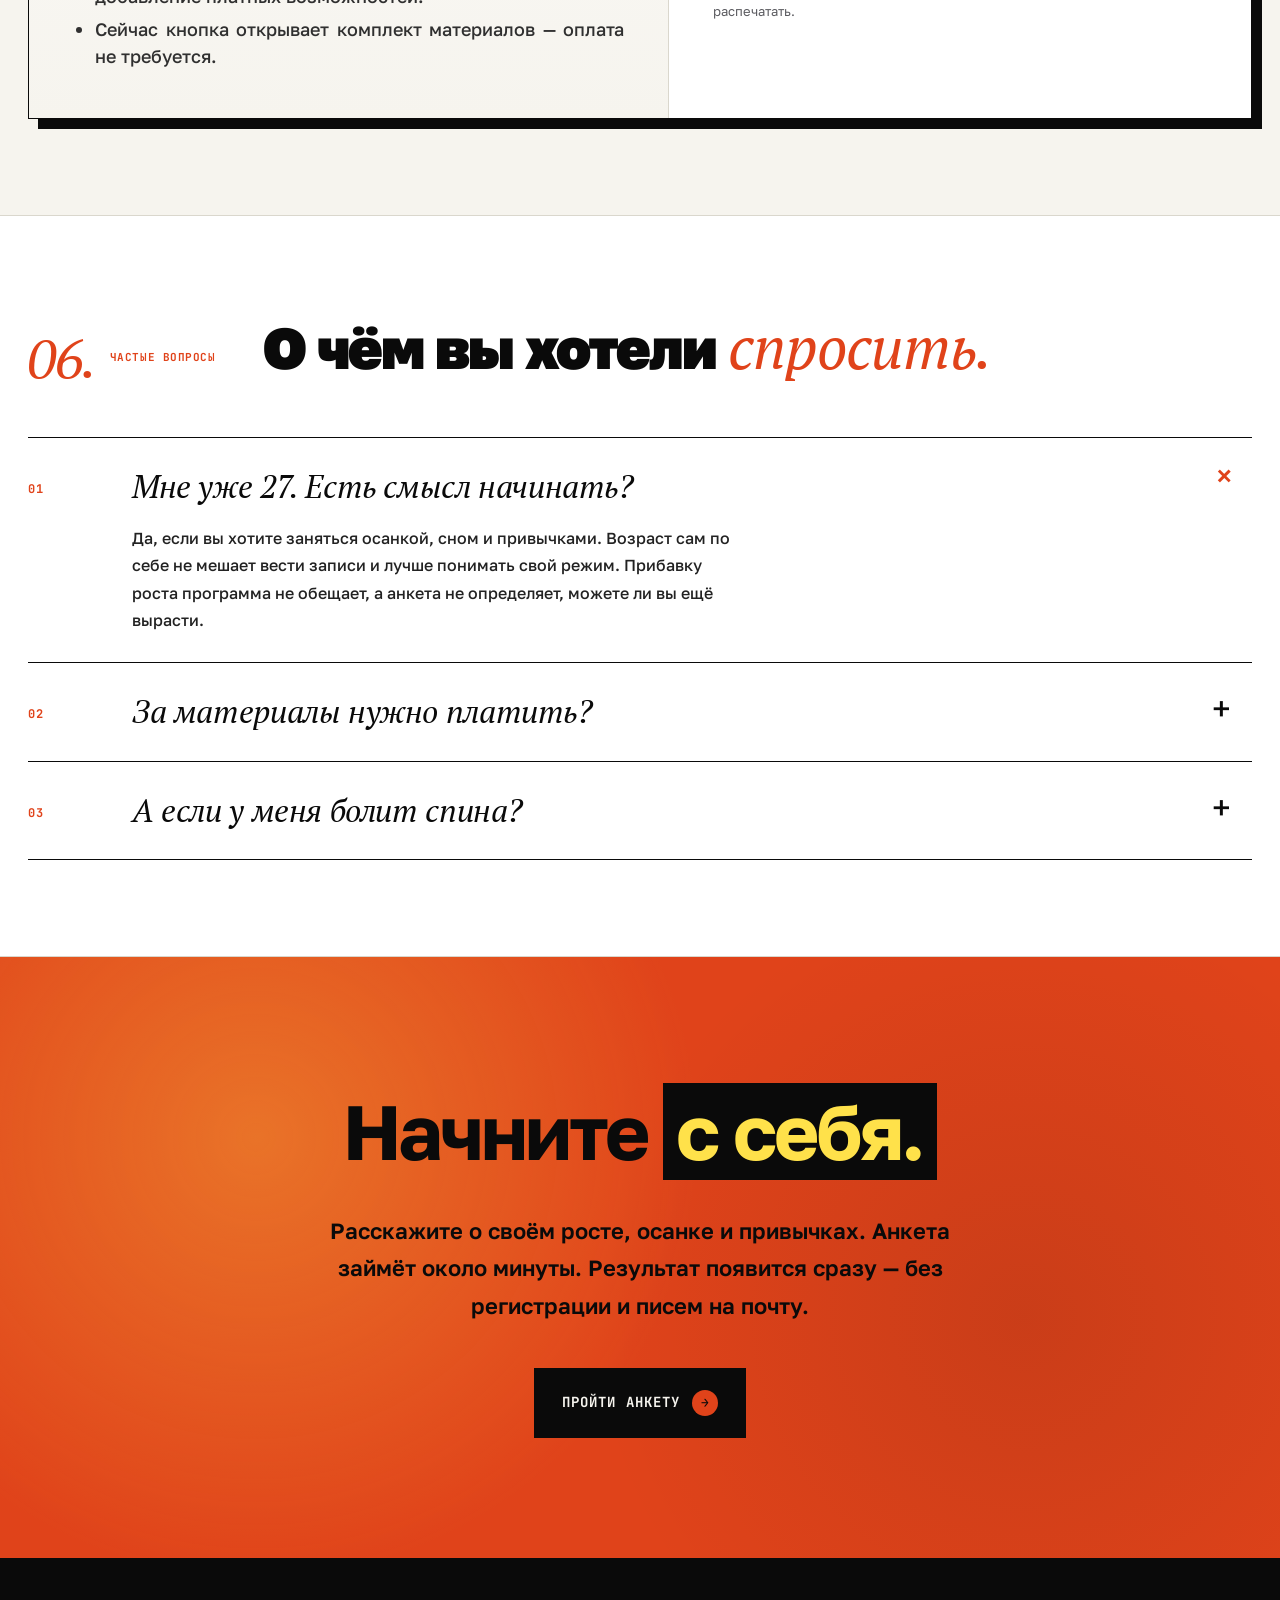
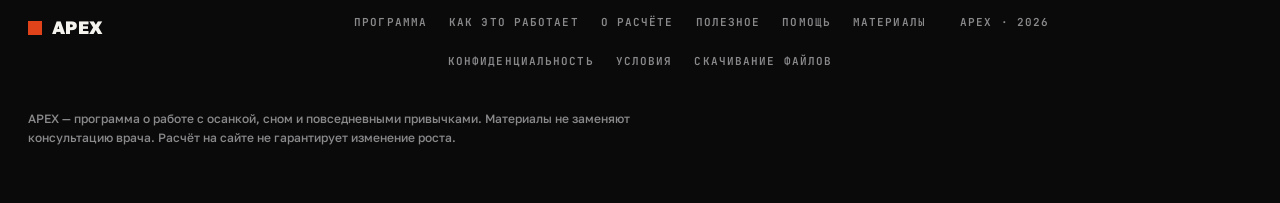
==== commit 99b04760: "Add files via upload Обновлены подписи материалов и тексты анкеты" ====
--- a/index.html
+++ b/index.html
@@ -1,773 +1,773 @@
-<!DOCTYPE html>
-<html lang="ru">
-<head>
-<meta charset="UTF-8">
-<meta name="viewport" content="width=device-width, initial-scale=1.0">
-<title>APEX — осанка, сон и привычки</title>
-<link rel="icon" href="assets/favicon.svg" type="image/svg+xml">
-<link rel="preconnect" href="https://fonts.googleapis.com">
-<link rel="preconnect" href="https://fonts.gstatic.com" crossorigin>
-<link rel="preload" href="assets/hero.mp4" as="video" type="video/mp4">
-<link rel="preload" href="assets/SUBJ-001.png" as="image">
-<link rel="stylesheet" href="https://fonts.googleapis.com/css2?family=Golos+Text:wght@400;500;600;700;800;900&family=PT+Serif:ital@0;1&family=JetBrains+Mono:wght@400;500;700&display=swap">
-<style>
-:root{
-  --bg:#f6f4ee; --paper:#fff; --ink:#0a0a0a; --ink-2:#222; --mid:#5b5b60; --dim:#9b9b9f;
-  --line:#dad7cd; --line-2:#e7e4dc;
-  --hot:#e0431a; --hot-dim:#fde9e1;
-  --green:#1f5740; --green-dim:#e8f0ec;
-  --yellow:#ffe14a;
-  --display:'Golos Text',sans-serif;
-  --serif:'PT Serif',serif;
-  --sans:'Golos Text',sans-serif;
-  --mono:'JetBrains Mono',monospace;
-}
-*,*::before,*::after{margin:0;padding:0;box-sizing:border-box}
-html,body{background:var(--bg);color:var(--ink);font-family:var(--sans);font-size:15.5px;line-height:1.55;-webkit-font-smoothing:antialiased}
-a{color:inherit;text-decoration:none}
-button{font:inherit;cursor:pointer;border:none;background:none;color:inherit}
-img,svg{display:block;max-width:100%}
-::selection{background:var(--ink);color:var(--yellow)}
-.wrap{max-width:1320px;margin:0 auto;padding:0 28px}
-
-/* ============ NAV ============ */
-.nav{position:sticky;top:0;z-index:50;background:rgba(246,244,238,0.95);backdrop-filter:blur(14px);border-bottom:1px solid var(--line)}
-.nav-i{max-width:1320px;margin:0 auto;padding:14px 28px;display:grid;grid-template-columns:auto 1fr auto;gap:28px;align-items:center}
-.brand{display:flex;align-items:center;gap:10px;font-family:var(--display);font-size:18px;letter-spacing:.02em;color:var(--ink)}
-.brand .sq{width:14px;height:14px;background:var(--hot)}
-.nav-ul{display:flex;gap:26px;justify-content:center;font-family:var(--mono);font-size:11px;letter-spacing:.12em;text-transform:uppercase;color:var(--mid)}
-.nav-ul a:hover{color:var(--ink)}
-.nav-cta{
-  background:var(--ink);color:var(--bg);padding:11px 18px;
-  font-family:var(--mono);font-size:11px;font-weight:700;letter-spacing:.1em;text-transform:uppercase;
-  display:inline-flex;align-items:center;gap:10px;
-  transition:transform .15s,background .15s;
-}
-.nav-cta:hover{background:var(--hot);transform:translateY(-1px)}
-.nav-cta .arr{display:inline-flex;align-items:center;justify-content:center;width:18px;height:18px;background:var(--hot);color:var(--ink);border-radius:50%;font-size:11px}
-.nav-cta:hover .arr{background:var(--bg);color:var(--hot)}
-
-/* ============ HERO ============ */
-.hero{padding:64px 0 64px;position:relative;border-bottom:1px solid var(--line)}
-.hero-meta{
-  display:grid;grid-template-columns:auto 1fr auto;gap:28px;align-items:center;
-  font-family:var(--mono);font-size:11px;letter-spacing:.1em;text-transform:uppercase;color:var(--mid);
-  padding-bottom:36px;border-bottom:1px solid var(--line);margin-bottom:48px;
-}
-.hero-meta .ml{display:flex;gap:14px;align-items:center}
-.hero-meta .ml span:not(:last-child)::after{content:'·';margin-left:14px;color:var(--dim)}
-.hero-meta .vol{justify-self:center;font-family:var(--serif);font-style:italic;font-size:14px;color:var(--ink);letter-spacing:0;text-transform:none}
-.hero-meta .ver{color:var(--ink)}
-
-.hero-grid{display:grid;grid-template-columns:1.35fr 1fr;gap:56px;align-items:start}
-
-.hero-h1{
-  font-family:var(--display);font-weight:900;
-  font-size:clamp(64px,10.2vw,164px);line-height:.86;letter-spacing:-0.04em;
-  text-wrap:balance;
-}
-.hero-h1 .strike{
-  position:relative;display:inline;
-  color:var(--mid);
-  text-decoration:line-through;
-  text-decoration-color:var(--ink);
-  text-decoration-thickness:5px;
-  text-decoration-skip-ink:none;
-}
-.hero-h1 .strike::after{content:none}
-.hero-h1 .serif{
-  font-family:var(--serif);font-weight:400;font-style:italic;
-  font-size:1.05em;letter-spacing:-.015em;color:var(--hot);
-  display:inline-block;
-}
-.hero-h1 .underline{position:relative;display:inline-block}
-.hero-h1 .underline::after{
-  content:'';position:absolute;left:0;right:0;bottom:0.04em;height:14px;
-  background:var(--yellow);z-index:-1;
-}
-
-.hero-lede{
-  margin-top:32px;font-size:20px;line-height:1.45;color:var(--ink-2);max-width:52ch;font-weight:500;
-}
-.hero-lede strong{background:var(--yellow);padding:1px 6px;color:var(--ink);font-weight:600}
-
-.hero-cta{margin-top:36px;display:flex;gap:14px;align-items:center;flex-wrap:wrap}
-.btn-primary{
-  background:var(--ink);color:var(--bg);padding:18px 26px;
-  font-family:var(--mono);font-size:13px;font-weight:700;letter-spacing:.08em;text-transform:uppercase;
-  display:inline-flex;align-items:center;gap:12px;
-  transition:transform .15s,background .15s;
-}
-.btn-primary:hover{transform:translateY(-2px);background:var(--hot)}
-.btn-primary .arr{width:26px;height:26px;background:var(--hot);color:var(--ink);border-radius:50%;display:inline-flex;align-items:center;justify-content:center;font-weight:900;font-size:13px;transition:background .15s,color .15s}
-.btn-primary:hover .arr{background:var(--bg);color:var(--hot)}
-.btn-ghost{
-  color:var(--ink-2);padding:18px 4px;
-  font-family:var(--mono);font-size:12px;font-weight:600;letter-spacing:.08em;text-transform:uppercase;
-  border-bottom:2px solid var(--ink);transition:color .15s;
-}
-.btn-ghost:hover{color:var(--hot);border-color:var(--hot)}
-.cta-note{font-family:var(--mono);font-size:11px;letter-spacing:.06em;color:var(--mid);text-transform:uppercase}
-
-.hero-caps{display:flex;gap:20px;margin-top:32px;flex-wrap:wrap;font-family:var(--mono);font-size:11.5px;font-weight:500;letter-spacing:.08em;text-transform:uppercase;color:var(--mid)}
-.hero-caps span{display:inline-flex;gap:8px;align-items:center}
-.hero-caps span::before{content:'✕';color:var(--hot);font-weight:900}
-.hero-caps .ok{color:var(--ink)}
-.hero-caps .ok::before{content:'✓';color:var(--green)}
-
-/* hero proof card */
-.proof-card{
-  background:var(--paper);border:1px solid var(--ink);
-  box-shadow:8px 8px 0 var(--ink);position:relative;
-}
-.proof-card::before{
-  content:'ПРОФИЛЬ';position:absolute;top:-12px;left:20px;
-  background:var(--hot);color:var(--paper);padding:4px 10px;border:1px solid var(--ink);
-  font-family:var(--mono);font-size:11px;font-weight:700;letter-spacing:.14em;
-}
-.proof-card::after{
-  content:'';position:absolute;top:0;right:0;width:48px;height:48px;
-  background:linear-gradient(225deg,transparent 50%,var(--line-2) 50%);
-}
-.pc-video{position:relative;aspect-ratio:1/1;background:#000;overflow:hidden;border-bottom:1px dashed var(--line)}
-.pc-video video{position:absolute;inset:0;width:100%;height:100%;object-fit:cover;filter:contrast(1.05) saturate(.9)}
-.pc-video-lbl{position:absolute;top:14px;font-family:var(--mono);font-size:10.5px;font-weight:700;letter-spacing:.14em;padding:5px 10px;border:1px solid var(--ink);text-transform:uppercase;box-shadow:2px 2px 0 var(--ink)}
-.pc-video-lbl.bef{left:14px;background:rgba(245,242,234,.95);color:var(--ink-2)}
-.pc-video-lbl.aft{right:14px;background:var(--hot);color:var(--paper)}
-.pc-head{padding:24px 24px 14px;border-bottom:1px dashed var(--line)}
-.pc-head .id{font-family:var(--mono);font-size:11px;font-weight:700;letter-spacing:.14em;color:var(--mid);text-transform:uppercase}
-.pc-head h3{
-  font-family:var(--serif);font-weight:400;font-style:italic;font-size:34px;line-height:1.05;
-  letter-spacing:-.01em;color:var(--ink);margin-top:6px;
-}
-.pc-head h3 .num{font-style:normal;color:var(--hot);font-family:var(--display);font-size:.92em}
-.pc-body{padding:8px 24px 20px}
-.pc-row{display:grid;grid-template-columns:120px 1fr;padding:10px 0;border-bottom:1px dashed var(--line-2);font-family:var(--mono);font-size:13px;align-items:baseline}
-.pc-row:last-child{border-bottom:0}
-.pc-row .k{font-size:10.5px;letter-spacing:.12em;text-transform:uppercase;color:var(--mid);font-weight:700}
-.pc-row .v{color:var(--ink);font-weight:500}
-.pc-row .v em{font-family:var(--serif);font-style:italic;color:var(--hot);font-size:15px}
-.pc-final{
-  display:flex;justify-content:space-between;align-items:baseline;
-  background:var(--ink);color:var(--paper);padding:18px 24px;
-}
-.pc-final .l{font-family:var(--mono);font-size:11px;font-weight:700;letter-spacing:.14em;text-transform:uppercase;color:var(--yellow)}
-.pc-final .v{font-family:var(--display);font-size:64px;line-height:1;color:var(--hot);letter-spacing:-.03em}
-
-/* ============ Data strip ============ */
-.strip{
-  padding:32px 0;border-bottom:1px solid var(--line);background:var(--paper);
-}
-.strip-row{display:grid;grid-template-columns:repeat(4,1fr);gap:0}
-.strip-cell{padding:8px 28px;border-left:1px solid var(--line)}
-.strip-cell:first-child{border-left:0}
-.strip-cell .n{font-family:var(--display);font-size:48px;line-height:1;letter-spacing:-.025em}
-.strip-cell .n .ac{color:var(--hot)}
-.strip-cell .n .small{font-family:var(--serif);font-style:italic;font-weight:400;font-size:.55em;color:var(--mid);margin-left:6px;letter-spacing:0}
-.strip-cell .l{font-family:var(--mono);font-size:10.5px;font-weight:700;letter-spacing:.12em;text-transform:uppercase;color:var(--mid);margin-top:10px}
-
-/* ============ SECTION META ============ */
-.sec{padding:96px 0;border-bottom:1px solid var(--line)}
-.sec.paper{background:var(--paper)}
-.sec.dark{background:var(--ink);color:var(--bg);border-bottom:0}
-.sec-head{display:grid;grid-template-columns:auto 1fr;gap:48px;margin-bottom:56px;align-items:end}
-.sec-kick{font-family:var(--mono);font-size:11px;font-weight:700;letter-spacing:.14em;text-transform:uppercase;color:var(--hot);display:flex;gap:14px;align-items:center;padding-top:10px}
-.sec-kick .idx{
-  font-family:var(--serif);font-style:italic;font-weight:400;font-size:54px;color:var(--hot);
-  letter-spacing:-.02em;line-height:.85;
-}
-.sec.dark .sec-kick{color:var(--hot)}
-.sec.dark .sec-kick .idx{color:var(--hot)}
-.sec-h2{
-  font-family:var(--display);font-weight:900;
-  font-size:clamp(48px,7vw,108px);line-height:.9;letter-spacing:-.035em;text-wrap:balance;
-}
-.sec-h2 .serif{font-family:var(--serif);font-style:italic;font-weight:400;color:var(--hot);font-size:1.05em;letter-spacing:-.02em}
-.sec-h2 .hl{background:var(--ink);color:var(--bg);padding:0 12px;display:inline-block}
-.sec.dark .sec-h2 .hl{background:var(--hot);color:var(--ink)}
-.sec-h2 .ul{background:linear-gradient(transparent 68%,var(--yellow) 68%,var(--yellow) 92%,transparent 92%)}
-.sec-lede{max-width:60ch;font-size:18px;color:var(--ink-2);margin-top:20px;font-weight:500}
-.sec.dark .sec-lede{color:#c8c8c8}
-
-/* ============ МИФS ============ */
-.lies-grid{display:grid;grid-template-columns:1.05fr 1fr;gap:64px;align-items:start}
-.lies-grid .copy h2{font-family:var(--display);font-size:clamp(48px,7vw,104px);line-height:.9;letter-spacing:-.035em;color:var(--bg)}
-.lies-grid .copy h2 .serif{font-family:var(--serif);font-style:italic;font-weight:400;color:var(--hot);font-size:1.05em;letter-spacing:-.02em}
-.lies-grid .copy h2 .hl{background:var(--hot);color:var(--ink);padding:0 14px}
-.lies-grid .copy p{font-size:18px;color:#c8c8c8;font-weight:500;margin-top:24px;max-width:42ch}
-.lies-list{display:flex;flex-direction:column;gap:16px}
-.lie{
-  background:var(--paper);color:var(--ink);padding:24px 26px;
-  display:grid;grid-template-columns:60px 1fr;gap:18px;
-  border-left:5px solid var(--hot);position:relative;
-}
-.lie.truth{border-left-color:var(--green)}
-.lie .n{font-family:var(--display);font-size:28px;color:var(--hot);line-height:1;padding-top:4px}
-.lie.truth .n{color:var(--green)}
-.lie .q{font-family:var(--serif);font-style:italic;font-weight:400;font-size:24px;line-height:1.2;letter-spacing:-.01em;color:var(--ink);margin-bottom:8px}
-.lie .q .strike{text-decoration:line-through;text-decoration-thickness:3px;text-decoration-color:var(--hot);color:var(--mid)}
-.lie .a{font-size:15px;color:var(--mid);font-weight:500}
-.lie .a b{background:var(--yellow);color:var(--ink);padding:0 4px;font-weight:600}
-.lie.truth .q{color:var(--green)}
-.lie.truth .a b{background:var(--green-dim);color:var(--green)}
-.lie::after{
-  content:'МИФ';position:absolute;top:14px;right:18px;
-  font-family:var(--mono);font-size:10px;font-weight:700;letter-spacing:.14em;color:var(--hot);
-}
-.lie.truth::after{content:'ИДЕЯ';color:var(--green)}
-
-/* ============ MECHANISMS ============ */
-.mechs{display:grid;grid-template-columns:repeat(3,1fr);gap:0;border-top:1px solid var(--line);border-bottom:1px solid var(--line)}
-.mech{padding:48px 32px;border-left:1px solid var(--line);display:flex;flex-direction:column;gap:22px;background:var(--paper)}
-.mech:first-child{border-left:0}
-.mech-num{font-family:var(--mono);font-size:11px;font-weight:700;letter-spacing:.12em;color:var(--hot);text-transform:uppercase}
-.mech-fig{aspect-ratio:5/3;border:1px solid var(--line);background:var(--bg);padding:8px}
-.mech h3{font-family:var(--display);font-size:36px;line-height:1.05;letter-spacing:-.02em;color:var(--ink)}
-.mech h3 .serif{font-family:var(--serif);font-style:italic;font-weight:400;color:var(--hot);font-size:1.08em;letter-spacing:-.02em}
-.mech p{color:var(--ink-2);font-size:15.5px;flex:1;font-weight:500}
-.mech .stat{display:flex;justify-content:space-between;align-items:baseline;padding-top:18px;border-top:1px solid var(--line-2)}
-.mech .stat .n{font-family:var(--display);font-size:36px;letter-spacing:-.025em;color:var(--hot)}
-.mech .stat .l{font-family:var(--mono);font-size:10.5px;font-weight:700;letter-spacing:.12em;color:var(--mid);text-transform:uppercase}
-.mech .cite{font-family:var(--mono);font-size:10.5px;letter-spacing:.06em;color:var(--mid);border-top:1px dashed var(--line-2);padding-top:12px}
-.mech .cite b{color:var(--ink);font-weight:700}
-
-/* ============ PROTOCOL ============ */
-.proto{display:grid;grid-template-columns:repeat(4,1fr);gap:0;border:1px solid var(--ink);background:var(--paper)}
-.phase{padding:36px 28px;border-right:1px solid var(--line);display:flex;flex-direction:column;gap:14px;position:relative}
-.phase:last-child{border-right:0;background:var(--ink);color:var(--bg)}
-.phase .n{font-family:var(--display);font-size:108px;line-height:.85;letter-spacing:-.04em;color:var(--ink)}
-.phase:last-child .n{color:var(--hot)}
-.phase .wk{font-family:var(--mono);font-size:11px;font-weight:700;letter-spacing:.12em;text-transform:uppercase;color:var(--mid)}
-.phase:last-child .wk{color:#c8c8c8}
-.phase h4{font-family:var(--display);font-size:26px;letter-spacing:-.015em;line-height:1.05;margin-top:18px}
-.phase h4 .serif{font-family:var(--serif);font-style:italic;font-weight:400;font-size:1.1em;color:var(--hot)}
-.phase p{font-size:14.5px;color:var(--mid);font-weight:500;flex:1;line-height:1.55}
-.phase:last-child p{color:#c8c8c8}
-.phase .d{margin-top:24px;padding-top:18px;border-top:1px solid var(--line);display:flex;justify-content:space-between;align-items:baseline}
-.phase:last-child .d{border-top-color:var(--mid)}
-.phase .d .l{font-family:var(--mono);font-size:11px;font-weight:700;letter-spacing:.12em;color:var(--mid);text-transform:uppercase}
-.phase .d .v{font-family:var(--display);font-size:30px;letter-spacing:-.02em;color:var(--hot)}
-
-/* ============ EVIDENCE ============ */
-.res-grid{display:grid;grid-template-columns:repeat(3,1fr);gap:28px}
-.res{
-  background:var(--paper);border:1px solid var(--ink);box-shadow:6px 6px 0 var(--ink);
-  display:flex;flex-direction:column;position:relative;
-}
-.res .photo{aspect-ratio:4/5;background:#222;position:relative;border-bottom:1px solid var(--ink);overflow:hidden}
-.res .photo img{width:100%;height:100%;object-fit:cover;filter:contrast(1.05) saturate(.85)}
-.res .photo .stamp{
-  position:absolute;top:14px;right:14px;
-  background:var(--hot);color:var(--paper);padding:6px 10px;border:1px solid var(--ink);
-  font-family:var(--mono);font-size:10.5px;font-weight:700;letter-spacing:.14em;
-  transform:rotate(3deg);
-}
-.res .photo .meta{
-  position:absolute;bottom:14px;left:14px;right:14px;
-  display:flex;justify-content:space-between;
-  color:var(--paper);font-family:var(--mono);font-size:10.5px;font-weight:700;letter-spacing:.12em;text-transform:uppercase;
-  text-shadow:0 1px 4px rgba(0,0,0,.85);
-}
-.res .body{padding:24px;display:flex;flex-direction:column;gap:14px;flex:1}
-.res-stats{display:flex;flex-direction:column;gap:4px;font-family:var(--mono);font-size:11.5px;font-weight:500;letter-spacing:.04em;color:var(--mid);text-transform:uppercase;padding:4px 0 8px;border-bottom:1px dashed var(--line);margin-bottom:6px}
-.res-stats span{display:flex;justify-content:space-between;gap:12px}
-.res-stats b{color:var(--ink);font-family:var(--mono);font-weight:700;letter-spacing:.1em}
-.res .delta{font-family:var(--display);font-size:80px;letter-spacing:-.03em;line-height:.9;color:var(--hot)}
-.res .delta sup{font-size:.3em;color:var(--mid);vertical-align:top;font-family:var(--mono)}
-.res .q{
-  font-family:var(--serif);font-style:italic;font-weight:400;font-size:20px;
-  line-height:1.3;letter-spacing:-.005em;color:var(--ink-2);
-}
-.res .q::before{content:'\"';color:var(--hot)}
-.res .q::after{content:'\"';color:var(--hot)}
-.res .by{margin-top:auto;padding-top:18px;border-top:1px dashed var(--line);font-family:var(--mono);font-size:11px;font-weight:600;letter-spacing:.08em;text-transform:uppercase;display:flex;justify-content:space-between;color:var(--mid)}
-.res .by .name{color:var(--ink)}
-
-/* ============ SLEEP ============ */
-.sleep{display:grid;grid-template-columns:1.05fr 1fr;gap:64px;align-items:center}
-.sleep-card{
-  background:var(--ink);color:var(--paper);padding:32px;border:1px solid var(--ink);
-  box-shadow:10px 10px 0 var(--hot);aspect-ratio:6/7;display:flex;flex-direction:column;gap:16px;
-}
-.sleep-card h5{font-family:var(--mono);font-size:11px;font-weight:700;letter-spacing:.14em;color:var(--hot);text-transform:uppercase}
-.sleep-card .chart{flex:1;border:1px solid #2a2a2c;background:#0a0a0a;padding:10px}
-.sleep-card .num{font-family:var(--display);font-size:88px;line-height:.85;color:var(--hot);letter-spacing:-.04em;margin-top:8px}
-.sleep-card .num sup{font-size:.32em;color:var(--yellow);vertical-align:top}
-.sleep-card .l{font-family:var(--mono);font-size:11px;font-weight:700;letter-spacing:.14em;color:var(--yellow);text-transform:uppercase}
-
-.sleep-copy h3{font-family:var(--display);font-size:clamp(52px,6.5vw,84px);line-height:.92;letter-spacing:-.03em}
-.sleep-copy h3 .serif{font-family:var(--serif);font-style:italic;font-weight:400;color:var(--hot);font-size:1.1em;letter-spacing:-.02em}
-.sleep-copy p{font-size:17px;color:var(--ink-2);margin-top:22px;max-width:42ch;font-weight:500}
-.sleep-copy p strong{color:var(--ink);background:var(--yellow);padding:1px 4px;font-weight:600}
-.sleep-copy .ks{margin-top:32px;display:grid;grid-template-columns:1fr 1fr;gap:1px;background:var(--line);border:1px solid var(--ink)}
-.sleep-copy .ks > div{background:var(--paper);padding:20px}
-.sleep-copy .ks .n{font-family:var(--display);font-size:48px;line-height:1;color:var(--hot);letter-spacing:-.025em}
-.sleep-copy .ks .l{font-family:var(--mono);font-size:10.5px;font-weight:700;letter-spacing:.12em;color:var(--mid);text-transform:uppercase;margin-top:10px}
-
-/* ============ COMPARE ============ */
-.compare{border:1px solid var(--ink);background:var(--paper);overflow:hidden;box-shadow:6px 6px 0 var(--ink)}
-.cr{display:grid;grid-template-columns:1.5fr repeat(4,1fr);border-top:1px solid var(--line)}
-.cr:first-child{border-top:0;background:var(--ink);color:var(--paper)}
-.cr > div{padding:22px 22px;border-left:1px solid var(--line);font-family:var(--mono);font-size:13px;font-weight:500;color:var(--ink-2)}
-.cr > div:first-child{border-left:0;font-family:var(--sans);font-weight:600;font-size:14.5px;color:var(--ink)}
-.cr:first-child > div{font-family:var(--mono);font-size:11px;letter-spacing:.14em;text-transform:uppercase;color:var(--paper);font-weight:700;border-left:1px solid #2a2a2c}
-.cr:first-child > div:first-child{border-left:0}
-.cr .us{background:var(--hot-dim);border-left:1px solid var(--hot)!important;font-weight:700;color:var(--ink)}
-.cr:first-child .us{background:var(--hot);color:var(--ink)!important;border-left:1px solid var(--hot)!important}
-.cr .no{color:var(--hot);font-weight:700}
-.cr .yes{color:var(--green);font-weight:700}
-.cr .neutral{color:var(--dim)}
-.cr .big{font-family:var(--display);font-size:18px;letter-spacing:-.015em;color:var(--ink)}
-.cr .us .big{color:var(--hot)}
-
-/* ============ PRICE ============ */
-.price{display:grid;grid-template-columns:1.1fr 1fr;border:1px solid var(--ink);background:var(--paper);box-shadow:10px 10px 0 var(--ink)}
-.price-l{padding:48px 44px;border-right:1px solid var(--line);position:relative;background:linear-gradient(180deg,var(--paper),var(--bg))}
-.price-l .tag{display:inline-block;background:var(--ink);color:var(--paper);padding:6px 12px;font-family:var(--mono);font-size:11px;font-weight:700;letter-spacing:.14em;text-transform:uppercase;margin-bottom:28px}
-.price-amt{font-family:var(--display);font-size:172px;line-height:.82;letter-spacing:-.05em;color:var(--ink)}
-.price-amt .cur{font-size:.3em;color:var(--mid);vertical-align:top}
-.price-amt .ac{color:var(--hot)}
-.price-was{font-family:var(--mono);font-size:14px;color:var(--mid);text-decoration:line-through;margin-top:10px}
-.price-was b{color:var(--ink);font-weight:600;text-decoration:none;background:var(--yellow);padding:0 4px;margin-left:10px}
-.price-gty{margin-top:28px;padding:18px;background:var(--green-dim);border:1px solid var(--green);font-size:14px;font-weight:500;color:var(--ink)}
-.price-gty b{color:var(--green);font-family:var(--display);font-size:13px;letter-spacing:.04em}
-.price-cta{
-  display:block;margin-top:24px;background:var(--ink);color:var(--bg);text-align:center;
-  padding:22px;font-family:var(--mono);font-size:13px;font-weight:700;letter-spacing:.14em;text-transform:uppercase;
-  position:relative;overflow:hidden;transition:background .15s,transform .15s;
-}
-.price-cta:hover{background:var(--hot);transform:translateY(-2px)}
-.price-r{padding:48px 44px}
-.price-r h4{font-family:var(--display);font-size:28px;letter-spacing:-.015em;margin-bottom:22px;line-height:1.1}
-.price-r ul{list-style:none}
-.price-r li{display:grid;grid-template-columns:42px 1fr auto;gap:14px;align-items:baseline;padding:16px 0;border-bottom:1px dashed var(--line)}
-.price-r li:last-child{border-bottom:0}
-.price-r li .i{font-family:var(--display);font-size:22px;color:var(--hot);letter-spacing:-.02em}
-.price-r li .n{font-weight:600;font-size:15.5px;color:var(--ink)}
-.price-r li .n span{display:block;font-size:13px;color:var(--mid);font-weight:500;margin-top:3px}
-.price-r li .v{font-family:var(--mono);font-size:10.5px;font-weight:700;letter-spacing:.08em;text-transform:uppercase;color:var(--mid)}
-
-/* ============ FAQ ============ */
-.faq{border-top:1px solid var(--ink)}
-.faq details{border-bottom:1px solid var(--ink);padding:28px 0}
-.faq summary{
-  list-style:none;cursor:pointer;display:grid;grid-template-columns:80px 1fr 40px;gap:24px;align-items:start;
-}
-.faq summary::-webkit-details-marker{display:none}
-.faq summary .n{font-family:var(--mono);font-size:12px;font-weight:700;letter-spacing:.12em;color:var(--hot);padding-top:14px}
-.faq summary .q{font-family:var(--serif);font-style:italic;font-weight:400;font-size:32px;line-height:1.15;letter-spacing:-.012em;color:var(--ink)}
-.faq summary .p{font-family:var(--display);font-size:34px;color:var(--ink);transition:transform .25s;align-self:start;line-height:1}
-.faq details[open] summary .p{transform:rotate(45deg);color:var(--hot)}
-.faq .a{padding:18px 0 0 104px;color:var(--ink-2);max-width:72ch;font-size:16px;font-weight:500;line-height:1.6}
-.faq .a strong{background:var(--yellow);padding:0 4px;color:var(--ink);font-weight:600}
-
-/* ============ FINAL ============ */
-.final{padding:120px 0;text-align:center;border-bottom:0;background:var(--hot);color:var(--ink);position:relative;overflow:hidden}
-.final::before{
-  content:'';position:absolute;inset:0;
-  background:
-    radial-gradient(circle at 20% 30%,rgba(255,225,74,.3),transparent 40%),
-    radial-gradient(circle at 80% 60%,rgba(10,10,10,.1),transparent 40%);
-}
-.final > *{position:relative;z-index:2}
-.final h2{font-family:var(--display);font-size:clamp(72px,12vw,200px);line-height:.86;letter-spacing:-.045em;text-wrap:balance}
-.final h2 .strike{
-  position:relative;display:inline;
-  text-decoration:line-through;
-  text-decoration-color:var(--ink);
-  text-decoration-thickness:6px;
-  text-decoration-skip-ink:none;
-}
-.final h2 .strike::after{content:none}
-.final h2 .hl{background:var(--ink);color:var(--yellow);padding:0 18px;display:inline-block}
-.final h2 .serif{font-family:var(--serif);font-style:italic;font-weight:400;color:var(--ink);font-size:1.05em;letter-spacing:-.02em}
-.final p{margin:32px auto 44px;font-size:22px;font-weight:600;max-width:46ch;color:var(--ink)}
-.final .btn-primary{background:var(--ink);color:var(--bg);padding:22px 28px;font-size:14px}
-.final .btn-primary:hover{background:var(--paper);color:var(--ink)}
-.final .btn-primary:hover .arr{background:var(--hot);color:var(--ink)}
-
-/* ============ FOOTER ============ */
-.footer{padding:56px 0;background:var(--ink);color:var(--bg)}
-.footer-i{display:grid;grid-template-columns:1fr 2fr 1fr;gap:28px;align-items:start;font-family:var(--mono);font-size:11px;font-weight:600;letter-spacing:.1em;text-transform:uppercase;color:#8a8a8d}
-.footer-links{display:flex;gap:22px;justify-content:center;flex-wrap:wrap}
-.footer-links a:hover{color:var(--hot)}
-.footer-legal{margin-top:40px;font-family:var(--sans);font-size:12px;color:#8a8a8d;font-weight:500;letter-spacing:0;text-transform:none;max-width:80ch;line-height:1.55}
-.footer .brand{color:var(--bg)}
-
-/* Mobile-only hero video — hidden on desktop */
-.hero-mobile-video{display:none}
-
-/* ============ HERO RECEIPT (social proof anchor under h1) ============ */
-.hero-receipt{
-  margin-top:24px;display:inline-grid;grid-template-columns:auto 1fr auto;gap:14px;align-items:center;
-  background:var(--paper);border:1px solid var(--ink);box-shadow:4px 4px 0 var(--ink);
-  padding:10px 14px 10px 10px;position:relative;text-decoration:none;
-  transition:transform .15s,box-shadow .15s;
-}
-.hero-receipt:hover{transform:translate(-2px,-2px);box-shadow:6px 6px 0 var(--ink)}
-.hr-thumb{width:54px;height:54px;object-fit:cover;border:1px solid var(--ink);filter:contrast(1.05) saturate(.85)}
-.hr-stack{display:flex;flex-direction:column;gap:3px;min-width:0}
-.hr-quote{font-family:var(--serif);font-style:italic;font-size:17px;line-height:1.15;color:var(--ink);letter-spacing:-.005em}
-.hr-meta{font-family:var(--mono);font-size:10.5px;font-weight:600;letter-spacing:.08em;color:var(--mid);text-transform:uppercase}
-.hr-meta b{color:var(--hot);font-weight:700}
-.hr-stamp{font-family:var(--mono);font-size:9.5px;font-weight:700;letter-spacing:.14em;color:var(--green);border:1px solid var(--green);padding:4px 8px;text-transform:uppercase;flex-shrink:0;align-self:start}
-
-/* ============ TRUST PILLS (under primary CTA) ============ */
-.trust-pills{
-  display:flex;flex-wrap:wrap;gap:8px 14px;margin-top:22px;align-items:center;
-  font-family:var(--mono);font-size:11px;font-weight:600;letter-spacing:.06em;color:var(--mid);text-transform:uppercase;
-}
-.trust-pills span{display:inline-flex;align-items:center;gap:6px;white-space:nowrap}
-.trust-pills .tp-i{font-size:11px;color:var(--green);font-style:normal;font-weight:900}
-
-/* ============ PRICE FRAME (less-than-dinner) ============ */
-.price-frame{
-  margin-top:14px;padding:14px 16px;background:var(--paper);border-left:3px solid var(--hot);
-  font-size:13.5px;color:var(--ink-2);line-height:1.5;font-weight:500;
-}
-.price-frame em{font-family:var(--serif);font-style:italic;font-size:18px;color:var(--ink);font-weight:400;letter-spacing:-.01em}
-
-/* ============ STICKY MOBILE CTA BAR ============ */
-.mobile-cta{
-  position:fixed;left:0;right:0;bottom:0;z-index:60;
-  display:none;
-  background:var(--ink);color:var(--bg);
-  padding:10px 14px;
-  align-items:center;gap:10px;
-  border-top:2px solid var(--hot);
-  box-shadow:0 -6px 20px rgba(0,0,0,.18);
-  transform:translateY(100%);transition:transform .35s cubic-bezier(.22,.9,.28,1.1);
-}
-.mobile-cta.on{transform:translateY(0)}
-.mobile-cta .price-line{flex:1;display:flex;flex-direction:column;gap:1px}
-.mobile-cta .p1{font-family:var(--mono);font-size:9.5px;font-weight:700;letter-spacing:.12em;color:var(--yellow);text-transform:uppercase}
-.mobile-cta .p2{font-family:var(--display);font-size:18px;letter-spacing:-.015em;line-height:1;color:var(--bg)}
-.mobile-cta .p2 .strike{color:#7a7a7d;font-size:.65em;text-decoration:line-through;margin-right:6px;font-family:var(--mono);font-weight:500;letter-spacing:0}
-.mobile-cta a{
-  background:var(--hot);color:var(--ink);
-  padding:13px 16px;font-family:var(--mono);font-size:11.5px;font-weight:700;letter-spacing:.1em;text-transform:uppercase;
-  display:inline-flex;align-items:center;gap:8px;flex-shrink:0;
-  border:1px solid var(--paper);box-shadow:3px 3px 0 var(--paper);
-}
-.mobile-cta a:active{transform:translate(2px,2px);box-shadow:0 0 0 var(--paper)}
-
-/* ============ GUARANTEE STAMP near price ============ */
-.gty-stamp{
-  display:inline-flex;align-items:center;gap:10px;
-  background:var(--green-dim);color:var(--green);border:1px solid var(--green);
-  padding:8px 14px;margin-top:18px;
-  font-family:var(--mono);font-size:11px;font-weight:700;letter-spacing:.08em;text-transform:uppercase;
-}
-.gty-stamp::before{
-  content:'';width:18px;height:18px;flex-shrink:0;
-  background:var(--green);
-  clip-path:polygon(50% 0,93% 25%,93% 75%,50% 100%,7% 75%,7% 25%);
-}
-.gty-stamp .b{color:var(--green);font-family:var(--display);font-weight:900;font-size:13px;letter-spacing:.02em}
-
-/* ============ URGENCY STRIP ============ */
-.urgency{
-  background:var(--ink);color:var(--paper);
-  padding:14px 18px;margin-top:18px;
-  display:grid;grid-template-columns:1fr auto;gap:18px;align-items:center;
-  border:1px solid var(--ink);
-}
-.urgency .label{font-family:var(--mono);font-size:10.5px;font-weight:700;letter-spacing:.14em;color:var(--hot);text-transform:uppercase;display:flex;align-items:center;gap:8px}
-.urgency .label::before{content:'';width:7px;height:7px;border-radius:50%;background:var(--hot);box-shadow:0 0 8px var(--hot);animation:pulseDot 1.8s infinite}
-@keyframes pulseDot{50%{opacity:.4}}
-.urgency .copy{font-family:var(--sans);font-size:13.5px;font-weight:500;color:var(--bg);margin-top:4px}
-.urgency .copy b{font-family:var(--display);color:var(--hot);font-weight:900;font-size:15px}
-.urgency .meter{width:120px;height:6px;background:#2a2a2c;border:1px solid var(--paper);position:relative;overflow:hidden}
-.urgency .meter i{position:absolute;inset:0 auto 0 0;width:47%;background:linear-gradient(90deg,var(--hot),var(--yellow));box-shadow:0 0 8px var(--hot)}
-@media(max-width:640px){.urgency{grid-template-columns:1fr;gap:8px;padding:12px 14px}.urgency .meter{width:100%}}
-
-/* ============ RESPONSIVE ============ */
-@media (max-width:980px){
-  .hero-grid{grid-template-columns:1fr;gap:48px}
-  .strip-row{grid-template-columns:1fr 1fr}
-  .strip-cell{border-left:0;border-top:1px solid var(--line);padding:18px 0}
-  .strip-cell:first-child,.strip-cell:nth-child(2){border-top:0}
-  .lies-grid,.sleep{grid-template-columns:1fr;gap:36px}
-  .mechs{grid-template-columns:1fr}
-  .mech{border-left:0;border-top:1px solid var(--line)}
-  .mech:first-child{border-top:0}
-  .proto{grid-template-columns:1fr}
-  .phase{border-right:0;border-bottom:1px solid var(--line)}
-  .res-grid{grid-template-columns:1fr}
-  .cr{grid-template-columns:1fr 1fr}
-  .price{grid-template-columns:1fr}
-  .sec-head{grid-template-columns:1fr;gap:20px}
-  .nav-ul{display:none}
-  .faq summary{grid-template-columns:60px 1fr 30px;gap:14px}
-  .faq summary .q{font-size:24px}
-  .faq .a{padding-left:74px}
-}
-
-/* ============ MOBILE (≤640px) ============ */
-@media (max-width:640px){
-  .wrap{padding:0 18px}
-
-  /* Hero receipt compacter on mobile */
-  .hero-receipt{margin-top:18px;padding:10px 12px;gap:10px}
-  .hr-thumb{width:46px;height:46px}
-  .hr-quote{font-size:14.5px}
-  .hr-meta{font-size:9.5px;letter-spacing:.06em}
-  .hr-stamp{font-size:8.5px;padding:3px 6px}
-  .trust-pills{gap:6px 12px;margin-top:16px;font-size:10px}
-  .price-frame{padding:12px 14px;font-size:12.5px;margin-top:12px}
-  .price-frame em{font-size:16px}
-
-  /* MOBILE HERO VIDEO (1:1, between h1 and lede) */
-  .hero-mobile-video{display:block;margin-top:20px}
-  .hmv-frame{position:relative;aspect-ratio:1/1;background:#000;border:1px solid var(--ink);box-shadow:5px 5px 0 var(--ink);overflow:hidden}
-  .hmv-frame video{position:absolute;inset:0;width:100%;height:100%;object-fit:cover}
-  .hmv-cap{display:flex;justify-content:space-between;align-items:center;margin-top:10px;font-family:var(--mono);font-size:10px;font-weight:700;letter-spacing:.12em;color:var(--mid);text-transform:uppercase}
-  .hmv-id{color:var(--ink)}
-
-  /* Hide desktop proof-card on mobile (video shown above) */
-  .proof-card{display:none}
-
-  /* Show sticky mobile CTA */
-  .mobile-cta{display:flex}
-
-  /* Tighter above-the-fold */
-  .hero{padding:24px 0 32px}
-  .hero-h1{font-size:42px;line-height:.94}
-  .hero-h1{text-decoration-thickness:4px}
-  .hero-lede{font-size:14.5px;margin-top:18px}
-  .hero-cta{margin-top:18px}
-  .hero-meta{padding-bottom:16px;margin-bottom:20px}
-  body{padding-bottom:72px} /* room for sticky CTA */
-
-  /* NAV */
-  .nav-i{padding:11px 18px;gap:12px;grid-template-columns:auto auto}
-  .brand{font-size:16px}
-  .nav-cta{padding:9px 12px;font-size:10px;letter-spacing:.08em;gap:6px}
-  .nav-cta .arr{width:16px;height:16px;font-size:10px}
-
-  /* HERO */
-  .hero{padding:32px 0 40px}
-  .hero-meta{
-    grid-template-columns:1fr;gap:8px;
-    padding-bottom:20px;margin-bottom:28px;
-    font-size:10px;letter-spacing:.08em;
-  }
-  .hero-meta .ml{flex-wrap:wrap;gap:8px}
-  .hero-meta .ml span:not(:last-child)::after{margin-left:8px}
-  .hero-meta .vol{justify-self:start;font-size:13px}
-  .hero-meta .ver{font-size:10px}
-  .hero-grid{gap:32px}
-  .hero-h1{
-    font-size:48px;letter-spacing:-.03em;line-height:.94;
-    overflow-wrap:break-word;
-  }
-  .hero-h1 .underline::after{height:7px}
-  .hero-h1 .serif{font-size:1em}
-  .hero-lede{font-size:15.5px;line-height:1.5;margin-top:22px}
-  .hero-cta{margin-top:24px;gap:10px;flex-direction:column;align-items:stretch}
-  .btn-primary{padding:15px 20px;font-size:11.5px;justify-content:center}
-  .btn-primary .arr{width:22px;height:22px;font-size:11px}
-  .btn-ghost{padding:12px 4px;font-size:11px;text-align:center}
-  .hero-caps{margin-top:22px;gap:10px 14px;font-size:10px;letter-spacing:.06em}
-
-  /* PROOF CARD */
-  .proof-card{box-shadow:5px 5px 0 var(--ink)}
-  .proof-card::before{font-size:10px;padding:3px 8px;left:14px;top:-10px}
-  .pc-head{padding:18px 18px 12px}
-  .pc-head .id{font-size:10px;letter-spacing:.1em}
-  .pc-head h3{font-size:24px;line-height:1.1;margin-top:6px}
-  .pc-video{aspect-ratio:4/5}
-  .pc-video-lbl{font-size:9px;padding:3px 7px;top:10px}
-  .pc-video-lbl.bef{left:10px}
-  .pc-video-lbl.aft{right:10px}
-  .pc-final{padding:14px 18px}
-  .pc-final .l{font-size:10px}
-  .pc-final .v{font-size:44px}
-
-  /* STRIP */
-  .strip{padding:20px 0}
-  .strip-row{grid-template-columns:1fr 1fr}
-  .strip-cell{padding:14px 14px}
-  .strip-cell:nth-child(odd){border-left:0!important}
-  .strip-cell:nth-child(even){border-left:1px solid var(--line)!important}
-  .strip-cell:nth-child(3),.strip-cell:nth-child(4){border-top:1px solid var(--line)!important}
-  .strip-cell .n{font-size:30px}
-  .strip-cell .n .small{font-size:.5em}
-  .strip-cell .l{font-size:9px;letter-spacing:.1em;margin-top:6px}
-
-  /* SECTIONS */
-  .sec{padding:64px 0}
-  .sec-head{margin-bottom:36px}
-  .sec-kick{font-size:10px;letter-spacing:.1em}
-  .sec-kick .idx{font-size:36px}
-  .sec-h2{font-size:36px;line-height:.95;letter-spacing:-.025em}
-  .sec-lede{font-size:15.5px;margin-top:14px}
-
-  /* МИФS */
-  .lies-grid .copy h2{font-size:36px;line-height:.95}
-  .lies-grid .copy p{font-size:15.5px;margin-top:18px}
-  .lie{padding:18px 18px;gap:12px;grid-template-columns:42px 1fr}
-  .lie .n{font-size:22px}
-  .lie .q{font-size:18px;line-height:1.2}
-  .lie .a{font-size:14px}
-  .lie::after{font-size:9px;top:10px;right:14px}
-
-  /* MECHS */
-  .mech{padding:32px 22px;gap:16px}
-  .mech-fig{aspect-ratio:4/3}
-  .mech h3{font-size:28px;line-height:1.05}
-  .mech p{font-size:14.5px}
-  .mech .stat .n{font-size:28px}
-  .mech .stat .l{font-size:9.5px;letter-spacing:.1em}
-  .mech .cite{font-size:9.5px}
-
-  /* PROTOCOL */
-  .phase{padding:28px 22px;gap:10px}
-  .phase .n{font-size:72px}
-  .phase .wk{font-size:10px}
-  .phase h4{font-size:22px;margin-top:12px}
-  .phase p{font-size:14px}
-  .phase .d{margin-top:16px;padding-top:12px}
-  .phase .d .v{font-size:24px}
-
-  /* RECEIPTS / RESULTS */
-  .res .delta{font-size:60px}
-  .res .q{font-size:17px}
-  .res .by{font-size:10px}
-
-  /* SLEEP */
-  .sleep-card{padding:22px;aspect-ratio:5/6}
-  .sleep-card h5{font-size:10px}
-  .sleep-card .num{font-size:60px}
-  .sleep-card .num sup{font-size:.3em}
-  .sleep-copy h3{font-size:40px}
-  .sleep-copy p{font-size:15px}
-  .sleep-copy .ks .n{font-size:32px}
-  .sleep-copy .ks .l{font-size:9.5px}
-  .sleep-copy .ks > div{padding:14px}
-
-  /* COMPARE */
-  .cr{grid-template-columns:1fr 1fr;font-size:11px}
-  .cr > div{padding:14px 12px;font-size:11.5px}
-  .cr:first-child > div{font-size:9.5px;padding:11px 10px}
-  .cr > div:first-child{font-size:12.5px;font-weight:600}
-  .cr .big{font-size:14px}
-
-  /* COMPARE TABLE — stack into label-block + 2x2 value grid per row */
-  .compare{box-shadow:5px 5px 0 var(--ink)}
-  .cr:first-child{display:none}
-  .cr{grid-template-columns:1fr 1fr;border-top:2px solid var(--ink);background:var(--paper)}
-  .cr > div{padding:14px 14px;font-size:13px;border-left:1px solid var(--line);border-top:1px solid var(--line-2);font-family:var(--sans);font-weight:500}
-  .cr > div:first-child{
-    grid-column:1/-1;background:var(--ink);color:var(--paper);
-    font-family:var(--mono);font-size:10.5px;letter-spacing:.14em;text-transform:uppercase;
-    padding:11px 14px;font-weight:700;border-left:0;border-top:0;
-  }
-  .cr > div:nth-child(2),.cr > div:nth-child(4){border-left:0}
-  .cr > div:nth-child(2)::before,.cr > div:nth-child(3)::before,.cr > div:nth-child(4)::before,.cr > div:nth-child(5)::before{
-    display:block;font-family:var(--mono);font-size:9px;font-weight:700;letter-spacing:.1em;
-    color:var(--mid);text-transform:uppercase;margin-bottom:4px;
-  }
-  .cr > div:nth-child(2)::before{content:'Операция'}
-  .cr > div:nth-child(3)::before{content:'Приложения'}
-  .cr > div:nth-child(4)::before{content:'Без изменений'}
-  .cr > div:nth-child(5)::before{content:'APEX';color:var(--hot)}
-  .cr .us{background:var(--hot-dim);border-left:1px solid var(--hot)!important}
-  .cr .big{font-size:15px}
-
-  /* PRICE */
-  .price{box-shadow:5px 5px 0 var(--ink)}
-  .price-l,.price-r{padding:28px 22px}
-  .price-l .tag{font-size:9.5px;padding:5px 9px;margin-bottom:18px}
-  .price-amt{font-size:96px;letter-spacing:-.04em}
-  .price-was{font-size:12px}
-  .price-was b{font-size:10px;letter-spacing:.04em;padding:0 4px;margin-left:6px}
-  .price-gty{padding:14px;font-size:13px;margin-top:20px}
-  .price-cta{padding:17px;font-size:11.5px;letter-spacing:.1em}
-  .price-r h4{font-size:22px;margin-bottom:14px}
-  .price-r li{grid-template-columns:32px 1fr;gap:10px;padding:12px 0}
-  .price-r li .v{display:none}
-  .price-r li .i{font-size:18px}
-  .price-r li .n{font-size:14px}
-  .price-r li .n span{font-size:12px;margin-top:2px}
-
-  /* FAQ */
-  .faq summary{grid-template-columns:50px 1fr 24px;gap:10px}
-  .faq summary .n{font-size:10px;padding-top:6px}
-  .faq summary .q{font-size:18px;line-height:1.2}
-  .faq summary .p{font-size:24px}
-  .faq .a{padding:14px 0 0 60px;font-size:14.5px}
-
-  /* FINAL */
-  .final{padding:96px 0}
-  .final h2{font-size:48px;line-height:.92}
-  .final h2 .strike::after{height:5px}
-  .final p{font-size:15.5px;margin:20px auto 28px}
-
-  /* FOOTER */
-  .footer{padding:36px 0}
-  .footer-i{grid-template-columns:1fr;gap:18px;text-align:center}
-  .footer-i > div:last-child{text-align:center!important}
-  .footer-links{justify-content:center;gap:14px 18px;font-size:10.5px}
-  .footer-legal{margin-top:24px;font-size:11.5px;text-align:center}
-}
-</style>
-<link rel="stylesheet" href="russian.css">
-</head>
-<body>
-<nav class="nav"><div class="nav-i"><a class="brand" href="index.html"><span class="sq"></span>APEX</a><div class="nav-ul"><a href="#lies">О росте</a><a href="#mech">Как это работает</a><a href="Protocol.html">Программа</a><a href="#price">Оплата</a><a href="#faq">Вопросы</a></div><a class="nav-cta" href="Height Assessment.html">Пройти анкету <span class="arr">↗</span></a></div></nav>
-<main><section class="hero"><div class="wrap"><div class="hero-meta"><div class="ml"><span>Осанка</span><span>Сон</span><span>Движение</span></div><div class="vol">Небольшие шаги. Каждый день.</div><div class="ver">Программа на 12 недель</div></div>
-<div class="hero-grid"><div><h1 class="hero-h1">Расправьте плечи.<br><span class="serif">Почувствуйте</span><br>разницу.</h1>
-<a class="hero-receipt" href="Protocol.html"><img class="hr-thumb" src="assets/SUBJ-001.png" alt="Фотографии для сравнения осанки"><div class="hr-stack"><span class="hr-quote"><em>Понятный план, к которому легко вернуться.</em></span><span class="hr-meta">Четыре этапа — от первых записей до устойчивых привычек</span></div><span class="hr-stamp">12 НЕДЕЛЬ</span></a>
-<div class="hero-mobile-video"><div class="hmv-frame"><video autoplay muted loop playsinline disablepictureinpicture aria-label="Видео о внешнем виде и осанке"><source src="assets/hero.mp4" type="video/mp4"></video></div><div class="hmv-cap"><span class="hmv-id">Внешний вид зависит не только от роста</span></div></div>
-<p class="hero-lede">Хотите меньше сутулиться и чувствовать себя увереннее? Начните с осанки, сна и повседневных привычек. <strong>APEX поможет собрать всё в один план на 12 недель.</strong></p>
-<div class="hero-cta"><a class="btn-primary" href="Height Assessment.html">С чего мне начать? <span class="arr">→</span></a><a class="btn-ghost" href="#price">Получить материалы →</a></div><div class="trust-pills"><span><i class="tp-i">◆</i>Пошаговый план</span><span><i class="tp-i">↻</i>Без регистрации</span><span><i class="tp-i">↓</i>Материалы бесплатно</span></div></div>
-<div class="proof-card"><div class="pc-head"><div class="id">ОСАНКА И ВНЕШНИЙ ВИД</div><h3>В полный рост.<br><em>С уверенностью в себе.</em></h3></div><div class="pc-video"><video autoplay muted loop playsinline disablepictureinpicture aria-label="Видео о внешнем виде и осанке"><source src="assets/hero.mp4" type="video/mp4"></video></div><div class="pc-final"><div class="l">Начните с простого</div><div class="v hero-card-end">Расправьте плечи</div></div></div>
-</div></div></section>
-<section class="strip" aria-label="Что входит в программу"><div class="wrap strip-row"><div class="strip-cell"><div class="n">12<span class="small">недель</span></div><div class="l">На работу с привычками</div></div><div class="strip-cell"><div class="n">4<span class="small">этапа</span></div><div class="l">Понятный порядок действий</div></div><div class="strip-cell"><div class="n">6<span class="small">пособий</span></div><div class="l">Для чтения и печати</div></div><div class="strip-cell"><div class="n">1<span class="small">план</span></div><div class="l">Всё нужное под рукой</div></div></div></section>
-<section class="sec dark" id="lies"><div class="wrap lies-grid"><div class="copy"><div class="sec-kick"><span class="idx">01.</span> О росте без мифов</div><h2>Что можно изменить,<br><span class="serif">а что — нет?</span></h2><p>Рост, осанка и внешний вид — не одно и то же. Разберёмся, на что стоит тратить силы, а чего не нужно от себя требовать.</p></div><div class="lies-list">
-<div class="lie"><div class="n">01</div><div><div class="q">«После 18 уже поздно что-то менять»</div><div class="a">Работа над осанкой не сводится к возрасту. <b>То, как вы держите спину и плечи, — отдельный вопрос от роста костей.</b></div></div></div>
-<div class="lie"><div class="n">02</div><div><div class="q">«С генетикой не поспоришь»</div><div class="a">Наследственность во многом определяет рост. Но это не повод махнуть рукой на себя: <b>режим, движение и повседневные привычки остаются в ваших руках.</b></div></div></div>
-<div class="lie"><div class="n">03</div><div><div class="q">«Без операции ничего не изменить»</div><div class="a"><b>Чтобы заняться осанкой, операция не нужна.</b> Это другая задача: обратить внимание на положение тела и привычки, а не удлинить кости.</div></div></div>
-<div class="lie truth"><div class="n">04</div><div><div class="q">Большие перемены начинаются <em>с небольших шагов.</em></div><div class="a">Не обязательно менять весь образ жизни за понедельник. <b>Начните с одной привычки</b>, дайте себе время и двигайтесь дальше.</div></div></div>
-</div></div></section>
-<section class="sec paper" id="mech"><div class="wrap"><div class="sec-head"><div class="sec-kick"><span class="idx">02.</span> Как это работает</div><div><h2 class="sec-h2">Осанка. Сон. <span class="serif">Движение.</span></h2><p class="sec-lede">Три вещи, которым стоит уделить внимание. Разберём каждую простыми словами — без сложных терминов и обещаний лишних сантиметров.</p></div></div><div class="mechs">
-<article class="mech"><div class="mech-num">01 · Осанка</div><div class="mech-fig"><svg viewBox="0 0 360 240" role="img" aria-labelledby="posture-title"><title id="posture-title">Положение тела: сутулая и прямая осанка</title><path d="M25 197H335" stroke="#dad7cd"/><g fill="none" stroke-width="4" stroke-linecap="round"><circle cx="111" cy="53" r="13" stroke="#e0431a"/><path d="M103 70 Q68 103 90 143 L86 195 M103 75 L129 128 M90 143 L119 194" stroke="#e0431a"/><circle cx="255" cy="40" r="13" stroke="#0a0a0a"/><path d="M255 57 Q245 93 253 135 L239 195 M255 64 L270 127 M253 135 L266 195" stroke="#0a0a0a"/></g><path d="M155 115H206M196 106L207 115 196 124" fill="none" stroke="#e0431a" stroke-width="2"/><g font-family="Golos Text" font-size="13" text-anchor="middle" fill="#5b5b60"><text x="104" y="224">Сутулая осанка</text><text x="254" y="224">Прямая осанка</text></g></svg></div><h3>Держать спину <span class="serif">ровнее.</span></h3><p>Понаблюдайте, как вы сидите за столом, стоите и смотрите в телефон. В программе есть место для этих наблюдений: замечать привычную позу проще, когда регулярно к ней возвращаешься.</p><div class="mech-takeaway">Сначала — внимание к себе</div><div class="cite">Сравнивайте положение тела в одинаковых условиях, а не прибавку роста по фотографии.</div></article><article class="mech"><div class="mech-num">02 · Сон</div><div class="mech-fig"><svg viewBox="0 0 360 240" role="img" aria-labelledby="sleep-title"><title id="sleep-title">Сон помогает восстановлению: схема ночного отдыха</title><path d="M52 67A35 35 0 1 0 92 107A31 31 0 0 1 52 67Z" fill="#ffe14a" stroke="#0a0a0a" stroke-width="2"/><path d="M25 176H335" stroke="#dad7cd"/><path d="M28 166C70 161 72 101 119 110S174 179 218 144 281 116 332 157" stroke="#e0431a" stroke-width="3" fill="none"/><g fill="#5b5b60" font-family="Golos Text" font-size="13"><text x="24" y="211">Засыпание</text><text x="335" y="211" text-anchor="end">Пробуждение</text></g><text x="225" y="49" font-family="PT Serif" font-size="22" text-anchor="middle" fill="#0a0a0a">Время восстановиться</text><text x="225" y="72" font-family="Golos Text" font-size="12" text-anchor="middle" fill="#5b5b60">Сон и гормон роста связаны</text></svg></div><h3>Дать себе <span class="serif">отдохнуть.</span></h3><p>Во сне организм восстанавливается и регулирует выработку гормонов, в том числе гормона роста. Дневник поможет заметить, как вы спите и какие вечерние привычки стоит пересмотреть.</p><div class="mech-takeaway">Следите за режимом сна</div><div class="cite">Записывайте время сна и самочувствие после пробуждения. <a href="https://www.nhlbi.nih.gov/health/sleep/why-sleep-important" target="_blank" rel="noopener">Подробнее о роли сна</a>.</div></article><article class="mech"><div class="mech-num">03 · Движение</div><div class="mech-fig"><svg viewBox="0 0 360 240" role="img" aria-labelledby="bone-title bone-desc"><title id="bone-title">Строение кости и распределение нагрузки</title><desc id="bone-desc">Слева указаны внутренние костные перемычки, справа — плотный наружный слой. Концы линий отмечены точками на соответствующих частях кости.</desc><defs><clipPath id="bone-mesh"><ellipse cx="180" cy="139" rx="62" ry="42"/></clipPath><pattern id="bone-lattice" width="24" height="24" patternUnits="userSpaceOnUse"><path d="M0 0L24 24M24 0L0 24" fill="none" stroke="#e0431a" stroke-width="1.4"/></pattern></defs><path d="M180 28V70M173 60L180 70 187 60" fill="none" stroke="#e0431a" stroke-width="2.5"/><ellipse cx="180" cy="139" rx="80" ry="58" fill="#e8e4d8" stroke="#0a0a0a" stroke-width="2.5"/><ellipse cx="180" cy="139" rx="62" ry="42" fill="#fff2e9" stroke="#0a0a0a"/><rect x="112" y="90" width="136" height="100" fill="url(#bone-lattice)" clip-path="url(#bone-mesh)"/><g fill="none" stroke="#5b5b60" stroke-width="1.4"><path d="M144 144L88 72H20"/><path d="M239 109L283 63H335"/></g><g fill="#e0431a" stroke="#fff" stroke-width="1.5"><circle cx="144" cy="144" r="4"/><circle cx="239" cy="109" r="4"/></g><g font-family="Golos Text" font-size="12" fill="#0a0a0a"><text x="20" y="40">Костные</text><text x="20" y="56">перемычки</text><text x="252" y="31">Плотный</text><text x="252" y="47">наружный слой</text></g><text x="180" y="223" font-family="Golos Text" font-size="12" fill="#5b5b60" text-anchor="middle">Кость в разрезе</text></svg></div><h3>Двигаться <span class="serif">регулярно.</span></h3><p>Физическая активность помогает поддерживать мышцы и кости. Начните с понимания своих возможностей и регулярности, а не с попытки сразу взять максимальную нагрузку.</p><div class="mech-takeaway">Нагрузка по силам</div><div class="cite">Костные перемычки — тонкие внутренние опоры. Кортикальный слой — плотная наружная часть кости. <a href="https://www.niams.nih.gov/health-topics/exercise-your-bone-health" target="_blank" rel="noopener">Подробнее об активности и костях</a>.</div></article></div></div></section>
-<section class="sec paper" id="evidence"><div class="wrap"><div class="sec-head"><div class="sec-kick"><span class="idx">03.</span> С чего начать</div><div><h2 class="sec-h2">У каждого — <span class="serif">своя отправная точка.</span></h2><p class="sec-lede">Кому-то хочется меньше сутулиться, кому-то — наладить сон или наконец заниматься регулярно. Узнали себя? Выберите то, с чего вам проще начать.</p></div></div><div class="res-grid"><article class="res"><div class="photo"><img src="assets/SUBJ-001.png" alt="Иллюстрация к теме: Меньше сутулиться" loading="lazy"><div class="stamp">Осанка</div></div><div class="body"><h3 class="story-title">Меньше сутулиться</h3><p class="story-copy">За работой легко забыть о положении тела. Начните с наблюдений: когда вы сутулитесь, как устроено рабочее место и что помогает вспомнить о спине.</p><div class="by"><span>Чек-лист на день</span><a href="Payment.html" target="_blank" rel="noopener">Получить →</a></div></div></article><article class="res"><div class="photo"><img src="assets/SUBJ-002.png" alt="Иллюстрация к теме: Наладить сон" loading="lazy"><div class="stamp">Отдых</div></div><div class="body"><h3 class="story-title">Наладить сон</h3><p class="story-copy">Если каждый день ложиться в разное время, привычный режим трудно заметить. Записывайте время сна и утреннее самочувствие — так появится общая картина.</p><div class="by"><span>Дневник сна</span><a href="Payment.html" target="_blank" rel="noopener">Получить →</a></div></div></article><article class="res"><div class="photo"><img src="assets/SUBJ-003.png" alt="Иллюстрация к теме: Не бросать на полпути" loading="lazy"><div class="stamp">Регулярность</div></div><div class="body"><h3 class="story-title">Не бросать на полпути</h3><p class="story-copy">Начинать с энтузиазмом легко. Сложнее продолжать в обычные дни. Небольшой список дел и отметки за неделю помогут увидеть, что уже получается.</p><div class="by"><span>Трекер на 12 недель</span><a href="Payment.html" target="_blank" rel="noopener">Получить →</a></div></div></article></div></div></section>
-<section class="sec paper" id="comparison"><div class="wrap"><div class="sec-head"><div class="sec-kick"><span class="idx">04.</span> Сравнение подходов</div><div><h2 class="sec-h2">Какой подход <span class="serif">вам подходит?</span></h2><p class="sec-lede">Одни варианты помогают организовать занятия, другие требуют обращения к врачу. Вот чем они отличаются.</p></div></div>
-<table class="approach-table"><caption>Сравнение по задаче, формату, затратам и ограничениям</caption><thead><tr><th scope="col">Вариант</th><th scope="col">Для чего</th><th scope="col">Как это устроено</th><th scope="col">Стоимость</th><th scope="col">Что учесть</th></tr></thead><tbody>
-<tr><th scope="row">Заниматься самостоятельно</th><td data-label="Для чего">Найти подходящие привычки и упражнения.</td><td data-label="Как это устроено">Вы сами ищете материалы, составляете план и ведёте записи.</td><td data-label="Стоимость">Зависит от выбранных материалов.</td><td data-label="Что учесть">Нужно проверять источники и самостоятельно поддерживать регулярность.</td></tr>
-<tr><th scope="row">Приложение для занятий</th><td data-label="Для чего">Следовать готовому расписанию.</td><td data-label="Как это устроено">Задания, напоминания и отметки в телефоне.</td><td data-label="Стоимость">Бесплатно или по подписке — зависит от приложения.</td><td data-label="Что учесть">Готовый план может не учитывать ваши ограничения.</td></tr>
-<tr><th scope="row">Операция по удлинению конечностей</th><td data-label="Для чего">Изменить длину костей хирургическим путём.</td><td data-label="Как это устроено">Обследование, операция и восстановление под наблюдением врачей.</td><td data-label="Стоимость">Рассчитывается в клинике.</td><td data-label="Что учесть">Это медицинское вмешательство с рисками, а не способ поработать над осанкой.</td></tr>
-<tr class="approach-apex"><th scope="row">Программа APEX</th><td data-label="Для чего">Собрать работу с осанкой, сном и привычками в один план.</td><td data-label="Как это устроено">Четыре этапа на 12 недель, памятки, дневник и чек-листы.</td><td data-label="Стоимость">Символическая. Сейчас все материалы доступны бесплатно.</td><td data-label="Что учесть">Понадобятся регулярные записи. Программа не обещает увеличение роста.</td></tr>
-</tbody></table></div></section>
-<section class="sec" id="price"><div class="wrap"><div class="sec-head"><div class="sec-kick"><span class="idx">05.</span> Оплата и материалы</div><div><h2 class="sec-h2">Всё, что нужно, <span class="serif">в одном комплекте.</span></h2></div></div><div class="price"><div class="price-l"><div class="price-label">Стоимость комплекта</div><div class="price-amt symbolic-price" style="font-size: clamp(24px, 4vw, 40px); line-height: 1.15;">
-  Бесплатно на этапе запуска
-</div><div class="price-frame">Все материалы можно скачать бесплатно. Без карты, регистрации и подписки.</div><div class="gty-stamp"><span><span class="b">6 пособий</span> для чтения и печати</span></div><div class="price-gty"><b>КАК ПОЛУЧИТЬ ФАЙЛЫ</b><br>Нажмите «тут оплата» — откроется новая вкладка со всем комплектом. Выберите нужный файл или скачайте всё сразу.</div><a class="price-cta" href="Payment.html" target="_blank" rel="noopener">Скачать материалы ↗</a><div style="margin-top: 24px; max-width: 560px;">
-  <h3 style="font-size: 16px; margin: 0 0 12px;">
-    СЕЙЧАС — В СВОБОДНОМ ДОСТУПЕ
-  </h3>
-  <ul style="
-  margin: 0;
-  padding-left: 22px;
-  list-style-type: disc;
-  font-family: 'Golos Text', sans-serif;
-  font-size: 18px;
-  font-weight: 500;
-  line-height: 1.5;
-  color: #303030;
-  text-align: justify;
-">
-  <li style="margin-bottom: 6px;">
-    На текущем этапе все материалы APEX доступны бесплатно.
-  </li>
-  <li style="margin-bottom: 6px;">
-    В дальнейшем мы рассматриваем развитие проекта
-    и добавление платных возможностей.
-  </li>
-  <li>
-    Сейчас кнопка открывает комплект материалов —
-    оплата не требуется.
-  </li>
-</ul>
-</div></div><div class="price-r"><h4>В комплекте</h4><ul><li><span class="i">01</span><span class="n">Программа на 12 недель<span>Четыре этапа и план действий.</span></span><span class="v"><abbr title="Portable Document Format — формат документов для чтения и печати">PDF</abbr></span></li><li><span class="i">02</span><span class="n">Питание и добавки<span>Памятка и вопросы для консультации.</span></span><span class="v"><abbr title="Portable Document Format — формат документов для чтения и печати">PDF</abbr></span></li><li><span class="i">03</span><span class="n">Осанка и внешний вид<span>Как сравнивать образы и замечать детали.</span></span><span class="v"><abbr title="Portable Document Format — формат документов для чтения и печати">PDF</abbr></span></li><li><span class="i">04</span><span class="n">Дневник сна<span>Записи о режиме и самочувствии.</span></span><span class="v"><abbr title="Portable Document Format — формат документов для чтения и печати">PDF</abbr></span></li><li><span class="i">05</span><span class="n">Чек-лист на каждый день<span>Короткий список дел с отметками.</span></span><span class="v"><abbr title="Portable Document Format — формат документов для чтения и печати">PDF</abbr></span></li><li><span class="i">06</span><span class="n">Трекер на 12 недель<span>Таблица для записей и подведения итогов.</span></span><span class="v"><abbr title="Portable Document Format — формат документов для чтения и печати">PDF</abbr></span></li></ul><p class="format-help"><abbr title="Portable Document Format — формат документов для чтения и печати">PDF</abbr> — формат документов: их можно открыть на телефоне, компьютере или распечатать.</p></div></div></div></section><section class="sec paper" id="faq"><div class="wrap"><div class="sec-head"><div class="sec-kick"><span class="idx">06.</span> Частые вопросы</div><div><h2 class="sec-h2">О чём вы хотели <span class="serif">спросить.</span></h2></div></div><div class="faq"><details open><summary><span class="n">01</span><span class="q">Мне уже 27. Есть смысл начинать?</span><span class="p">+</span></summary><div class="a">Да, если вы хотите заняться осанкой, сном и привычками. Возраст сам по себе не мешает вести записи и лучше понимать свой режим. Прибавку роста программа не обещает, а анкета не определяет, можете ли вы ещё вырасти.</div></details><details><summary><span class="n">02</span><span class="q">За материалы нужно платить?</span><span class="p">+</span></summary><div class="a">Нет. В разделе оплаты указана символическая стоимость, но весь комплект доступен бесплатно. Нажмите «тут оплата» и выберите файлы. Карта и регистрация не нужны.</div></details><details><summary><span class="n">03</span><span class="q">А если у меня болит спина?</span><span class="p">+</span></summary><div class="a">Начните с консультации врача. По анкете нельзя определить причину боли или подобрать лечение. Материалы помогут организовать записи и вопросы, но не заменят осмотр.</div></details></div></div></section><section class="final"><div class="wrap"><h2>Начните <span class="hl">с себя.</span></h2><p>Расскажите о своём росте, осанке и привычках. Анкета займёт около минуты. Результат появится сразу — без регистрации и писем на почту.</p><a class="btn-primary" href="Height Assessment.html">Пройти анкету <span class="arr">→</span></a></div></section></main><footer class="footer"><div class="wrap"><div class="footer-i"><a class="brand" href="index.html"><span class="sq"></span>APEX</a><div class="footer-links"><a href="Protocol.html">Программа</a><a href="Science.html">Как это работает</a><a href="Research.html">О расчёте</a><a href="Press.html">Полезное</a><a href="Contact.html">Помощь</a><a href="Payment.html">Оплата</a><a href="Privacy.html">Конфиденциальность</a><a href="Terms.html">Условия</a><a href="Refunds.html">Скачивание файлов</a></div><div>APEX · 2026</div></div><p class="footer-legal">APEX — программа о работе с осанкой, сном и повседневными привычками. Материалы не заменяют консультацию врача. Расчёт на сайте не гарантирует изменение роста.</p></div></footer><div class="mobile-cta" id="mcta" aria-hidden="true"><div class="price-line"><span class="p1">Программа APEX</span><span class="p2">Пока бесплатно</span></div><a href="Payment.html" target="_blank" rel="noopener">Скачать материалы</a></div><script>(()=>{const bar=document.getElementById('mcta'),price=document.getElementById('price');function update(){const rect=price.getBoundingClientRect();const show=window.scrollY>innerHeight*.6&&(rect.top>innerHeight||rect.bottom<0);bar.classList.toggle('on',show);bar.setAttribute('aria-hidden',String(!show));bar.inert=!show;}window.addEventListener('scroll',update,{passive:true});update();})();</script></body></html>
+<!DOCTYPE html>
+<html lang="ru">
+<head>
+<meta charset="UTF-8">
+<meta name="viewport" content="width=device-width, initial-scale=1.0">
+<title>APEX — осанка, сон и привычки</title>
+<link rel="icon" href="assets/favicon.svg" type="image/svg+xml">
+<link rel="preconnect" href="https://fonts.googleapis.com">
+<link rel="preconnect" href="https://fonts.gstatic.com" crossorigin>
+<link rel="preload" href="assets/hero.mp4" as="video" type="video/mp4">
+<link rel="preload" href="assets/SUBJ-001.png" as="image">
+<link rel="stylesheet" href="https://fonts.googleapis.com/css2?family=Golos+Text:wght@400;500;600;700;800;900&family=PT+Serif:ital@0;1&family=JetBrains+Mono:wght@400;500;700&display=swap">
+<style>
+:root{
+  --bg:#f6f4ee; --paper:#fff; --ink:#0a0a0a; --ink-2:#222; --mid:#5b5b60; --dim:#9b9b9f;
+  --line:#dad7cd; --line-2:#e7e4dc;
+  --hot:#e0431a; --hot-dim:#fde9e1;
+  --green:#1f5740; --green-dim:#e8f0ec;
+  --yellow:#ffe14a;
+  --display:'Golos Text',sans-serif;
+  --serif:'PT Serif',serif;
+  --sans:'Golos Text',sans-serif;
+  --mono:'JetBrains Mono',monospace;
+}
+*,*::before,*::after{margin:0;padding:0;box-sizing:border-box}
+html,body{background:var(--bg);color:var(--ink);font-family:var(--sans);font-size:15.5px;line-height:1.55;-webkit-font-smoothing:antialiased}
+a{color:inherit;text-decoration:none}
+button{font:inherit;cursor:pointer;border:none;background:none;color:inherit}
+img,svg{display:block;max-width:100%}
+::selection{background:var(--ink);color:var(--yellow)}
+.wrap{max-width:1320px;margin:0 auto;padding:0 28px}
+
+/* ============ NAV ============ */
+.nav{position:sticky;top:0;z-index:50;background:rgba(246,244,238,0.95);backdrop-filter:blur(14px);border-bottom:1px solid var(--line)}
+.nav-i{max-width:1320px;margin:0 auto;padding:14px 28px;display:grid;grid-template-columns:auto 1fr auto;gap:28px;align-items:center}
+.brand{display:flex;align-items:center;gap:10px;font-family:var(--display);font-size:18px;letter-spacing:.02em;color:var(--ink)}
+.brand .sq{width:14px;height:14px;background:var(--hot)}
+.nav-ul{display:flex;gap:26px;justify-content:center;font-family:var(--mono);font-size:11px;letter-spacing:.12em;text-transform:uppercase;color:var(--mid)}
+.nav-ul a:hover{color:var(--ink)}
+.nav-cta{
+  background:var(--ink);color:var(--bg);padding:11px 18px;
+  font-family:var(--mono);font-size:11px;font-weight:700;letter-spacing:.1em;text-transform:uppercase;
+  display:inline-flex;align-items:center;gap:10px;
+  transition:transform .15s,background .15s;
+}
+.nav-cta:hover{background:var(--hot);transform:translateY(-1px)}
+.nav-cta .arr{display:inline-flex;align-items:center;justify-content:center;width:18px;height:18px;background:var(--hot);color:var(--ink);border-radius:50%;font-size:11px}
+.nav-cta:hover .arr{background:var(--bg);color:var(--hot)}
+
+/* ============ HERO ============ */
+.hero{padding:64px 0 64px;position:relative;border-bottom:1px solid var(--line)}
+.hero-meta{
+  display:grid;grid-template-columns:auto 1fr auto;gap:28px;align-items:center;
+  font-family:var(--mono);font-size:11px;letter-spacing:.1em;text-transform:uppercase;color:var(--mid);
+  padding-bottom:36px;border-bottom:1px solid var(--line);margin-bottom:48px;
+}
+.hero-meta .ml{display:flex;gap:14px;align-items:center}
+.hero-meta .ml span:not(:last-child)::after{content:'·';margin-left:14px;color:var(--dim)}
+.hero-meta .vol{justify-self:center;font-family:var(--serif);font-style:italic;font-size:14px;color:var(--ink);letter-spacing:0;text-transform:none}
+.hero-meta .ver{color:var(--ink)}
+
+.hero-grid{display:grid;grid-template-columns:1.35fr 1fr;gap:56px;align-items:start}
+
+.hero-h1{
+  font-family:var(--display);font-weight:900;
+  font-size:clamp(64px,10.2vw,164px);line-height:.86;letter-spacing:-0.04em;
+  text-wrap:balance;
+}
+.hero-h1 .strike{
+  position:relative;display:inline;
+  color:var(--mid);
+  text-decoration:line-through;
+  text-decoration-color:var(--ink);
+  text-decoration-thickness:5px;
+  text-decoration-skip-ink:none;
+}
+.hero-h1 .strike::after{content:none}
+.hero-h1 .serif{
+  font-family:var(--serif);font-weight:400;font-style:italic;
+  font-size:1.05em;letter-spacing:-.015em;color:var(--hot);
+  display:inline-block;
+}
+.hero-h1 .underline{position:relative;display:inline-block}
+.hero-h1 .underline::after{
+  content:'';position:absolute;left:0;right:0;bottom:0.04em;height:14px;
+  background:var(--yellow);z-index:-1;
+}
+
+.hero-lede{
+  margin-top:32px;font-size:20px;line-height:1.45;color:var(--ink-2);max-width:52ch;font-weight:500;
+}
+.hero-lede strong{background:var(--yellow);padding:1px 6px;color:var(--ink);font-weight:600}
+
+.hero-cta{margin-top:36px;display:flex;gap:14px;align-items:center;flex-wrap:wrap}
+.btn-primary{
+  background:var(--ink);color:var(--bg);padding:18px 26px;
+  font-family:var(--mono);font-size:13px;font-weight:700;letter-spacing:.08em;text-transform:uppercase;
+  display:inline-flex;align-items:center;gap:12px;
+  transition:transform .15s,background .15s;
+}
+.btn-primary:hover{transform:translateY(-2px);background:var(--hot)}
+.btn-primary .arr{width:26px;height:26px;background:var(--hot);color:var(--ink);border-radius:50%;display:inline-flex;align-items:center;justify-content:center;font-weight:900;font-size:13px;transition:background .15s,color .15s}
+.btn-primary:hover .arr{background:var(--bg);color:var(--hot)}
+.btn-ghost{
+  color:var(--ink-2);padding:18px 4px;
+  font-family:var(--mono);font-size:12px;font-weight:600;letter-spacing:.08em;text-transform:uppercase;
+  border-bottom:2px solid var(--ink);transition:color .15s;
+}
+.btn-ghost:hover{color:var(--hot);border-color:var(--hot)}
+.cta-note{font-family:var(--mono);font-size:11px;letter-spacing:.06em;color:var(--mid);text-transform:uppercase}
+
+.hero-caps{display:flex;gap:20px;margin-top:32px;flex-wrap:wrap;font-family:var(--mono);font-size:11.5px;font-weight:500;letter-spacing:.08em;text-transform:uppercase;color:var(--mid)}
+.hero-caps span{display:inline-flex;gap:8px;align-items:center}
+.hero-caps span::before{content:'✕';color:var(--hot);font-weight:900}
+.hero-caps .ok{color:var(--ink)}
+.hero-caps .ok::before{content:'✓';color:var(--green)}
+
+/* hero proof card */
+.proof-card{
+  background:var(--paper);border:1px solid var(--ink);
+  box-shadow:8px 8px 0 var(--ink);position:relative;
+}
+.proof-card::before{
+  content:'ПРОФИЛЬ';position:absolute;top:-12px;left:20px;
+  background:var(--hot);color:var(--paper);padding:4px 10px;border:1px solid var(--ink);
+  font-family:var(--mono);font-size:11px;font-weight:700;letter-spacing:.14em;
+}
+.proof-card::after{
+  content:'';position:absolute;top:0;right:0;width:48px;height:48px;
+  background:linear-gradient(225deg,transparent 50%,var(--line-2) 50%);
+}
+.pc-video{position:relative;aspect-ratio:1/1;background:#000;overflow:hidden;border-bottom:1px dashed var(--line)}
+.pc-video video{position:absolute;inset:0;width:100%;height:100%;object-fit:cover;filter:contrast(1.05) saturate(.9)}
+.pc-video-lbl{position:absolute;top:14px;font-family:var(--mono);font-size:10.5px;font-weight:700;letter-spacing:.14em;padding:5px 10px;border:1px solid var(--ink);text-transform:uppercase;box-shadow:2px 2px 0 var(--ink)}
+.pc-video-lbl.bef{left:14px;background:rgba(245,242,234,.95);color:var(--ink-2)}
+.pc-video-lbl.aft{right:14px;background:var(--hot);color:var(--paper)}
+.pc-head{padding:24px 24px 14px;border-bottom:1px dashed var(--line)}
+.pc-head .id{font-family:var(--mono);font-size:11px;font-weight:700;letter-spacing:.14em;color:var(--mid);text-transform:uppercase}
+.pc-head h3{
+  font-family:var(--serif);font-weight:400;font-style:italic;font-size:34px;line-height:1.05;
+  letter-spacing:-.01em;color:var(--ink);margin-top:6px;
+}
+.pc-head h3 .num{font-style:normal;color:var(--hot);font-family:var(--display);font-size:.92em}
+.pc-body{padding:8px 24px 20px}
+.pc-row{display:grid;grid-template-columns:120px 1fr;padding:10px 0;border-bottom:1px dashed var(--line-2);font-family:var(--mono);font-size:13px;align-items:baseline}
+.pc-row:last-child{border-bottom:0}
+.pc-row .k{font-size:10.5px;letter-spacing:.12em;text-transform:uppercase;color:var(--mid);font-weight:700}
+.pc-row .v{color:var(--ink);font-weight:500}
+.pc-row .v em{font-family:var(--serif);font-style:italic;color:var(--hot);font-size:15px}
+.pc-final{
+  display:flex;justify-content:space-between;align-items:baseline;
+  background:var(--ink);color:var(--paper);padding:18px 24px;
+}
+.pc-final .l{font-family:var(--mono);font-size:11px;font-weight:700;letter-spacing:.14em;text-transform:uppercase;color:var(--yellow)}
+.pc-final .v{font-family:var(--display);font-size:64px;line-height:1;color:var(--hot);letter-spacing:-.03em}
+
+/* ============ Data strip ============ */
+.strip{
+  padding:32px 0;border-bottom:1px solid var(--line);background:var(--paper);
+}
+.strip-row{display:grid;grid-template-columns:repeat(4,1fr);gap:0}
+.strip-cell{padding:8px 28px;border-left:1px solid var(--line)}
+.strip-cell:first-child{border-left:0}
+.strip-cell .n{font-family:var(--display);font-size:48px;line-height:1;letter-spacing:-.025em}
+.strip-cell .n .ac{color:var(--hot)}
+.strip-cell .n .small{font-family:var(--serif);font-style:italic;font-weight:400;font-size:.55em;color:var(--mid);margin-left:6px;letter-spacing:0}
+.strip-cell .l{font-family:var(--mono);font-size:10.5px;font-weight:700;letter-spacing:.12em;text-transform:uppercase;color:var(--mid);margin-top:10px}
+
+/* ============ SECTION META ============ */
+.sec{padding:96px 0;border-bottom:1px solid var(--line)}
+.sec.paper{background:var(--paper)}
+.sec.dark{background:var(--ink);color:var(--bg);border-bottom:0}
+.sec-head{display:grid;grid-template-columns:auto 1fr;gap:48px;margin-bottom:56px;align-items:end}
+.sec-kick{font-family:var(--mono);font-size:11px;font-weight:700;letter-spacing:.14em;text-transform:uppercase;color:var(--hot);display:flex;gap:14px;align-items:center;padding-top:10px}
+.sec-kick .idx{
+  font-family:var(--serif);font-style:italic;font-weight:400;font-size:54px;color:var(--hot);
+  letter-spacing:-.02em;line-height:.85;
+}
+.sec.dark .sec-kick{color:var(--hot)}
+.sec.dark .sec-kick .idx{color:var(--hot)}
+.sec-h2{
+  font-family:var(--display);font-weight:900;
+  font-size:clamp(48px,7vw,108px);line-height:.9;letter-spacing:-.035em;text-wrap:balance;
+}
+.sec-h2 .serif{font-family:var(--serif);font-style:italic;font-weight:400;color:var(--hot);font-size:1.05em;letter-spacing:-.02em}
+.sec-h2 .hl{background:var(--ink);color:var(--bg);padding:0 12px;display:inline-block}
+.sec.dark .sec-h2 .hl{background:var(--hot);color:var(--ink)}
+.sec-h2 .ul{background:linear-gradient(transparent 68%,var(--yellow) 68%,var(--yellow) 92%,transparent 92%)}
+.sec-lede{max-width:60ch;font-size:18px;color:var(--ink-2);margin-top:20px;font-weight:500}
+.sec.dark .sec-lede{color:#c8c8c8}
+
+/* ============ МИФS ============ */
+.lies-grid{display:grid;grid-template-columns:1.05fr 1fr;gap:64px;align-items:start}
+.lies-grid .copy h2{font-family:var(--display);font-size:clamp(48px,7vw,104px);line-height:.9;letter-spacing:-.035em;color:var(--bg)}
+.lies-grid .copy h2 .serif{font-family:var(--serif);font-style:italic;font-weight:400;color:var(--hot);font-size:1.05em;letter-spacing:-.02em}
+.lies-grid .copy h2 .hl{background:var(--hot);color:var(--ink);padding:0 14px}
+.lies-grid .copy p{font-size:18px;color:#c8c8c8;font-weight:500;margin-top:24px;max-width:42ch}
+.lies-list{display:flex;flex-direction:column;gap:16px}
+.lie{
+  background:var(--paper);color:var(--ink);padding:24px 26px;
+  display:grid;grid-template-columns:60px 1fr;gap:18px;
+  border-left:5px solid var(--hot);position:relative;
+}
+.lie.truth{border-left-color:var(--green)}
+.lie .n{font-family:var(--display);font-size:28px;color:var(--hot);line-height:1;padding-top:4px}
+.lie.truth .n{color:var(--green)}
+.lie .q{font-family:var(--serif);font-style:italic;font-weight:400;font-size:24px;line-height:1.2;letter-spacing:-.01em;color:var(--ink);margin-bottom:8px}
+.lie .q .strike{text-decoration:line-through;text-decoration-thickness:3px;text-decoration-color:var(--hot);color:var(--mid)}
+.lie .a{font-size:15px;color:var(--mid);font-weight:500}
+.lie .a b{background:var(--yellow);color:var(--ink);padding:0 4px;font-weight:600}
+.lie.truth .q{color:var(--green)}
+.lie.truth .a b{background:var(--green-dim);color:var(--green)}
+.lie::after{
+  content:'МИФ';position:absolute;top:14px;right:18px;
+  font-family:var(--mono);font-size:10px;font-weight:700;letter-spacing:.14em;color:var(--hot);
+}
+.lie.truth::after{content:'ИДЕЯ';color:var(--green)}
+
+/* ============ MECHANISMS ============ */
+.mechs{display:grid;grid-template-columns:repeat(3,1fr);gap:0;border-top:1px solid var(--line);border-bottom:1px solid var(--line)}
+.mech{padding:48px 32px;border-left:1px solid var(--line);display:flex;flex-direction:column;gap:22px;background:var(--paper)}
+.mech:first-child{border-left:0}
+.mech-num{font-family:var(--mono);font-size:11px;font-weight:700;letter-spacing:.12em;color:var(--hot);text-transform:uppercase}
+.mech-fig{aspect-ratio:5/3;border:1px solid var(--line);background:var(--bg);padding:8px}
+.mech h3{font-family:var(--display);font-size:36px;line-height:1.05;letter-spacing:-.02em;color:var(--ink)}
+.mech h3 .serif{font-family:var(--serif);font-style:italic;font-weight:400;color:var(--hot);font-size:1.08em;letter-spacing:-.02em}
+.mech p{color:var(--ink-2);font-size:15.5px;flex:1;font-weight:500}
+.mech .stat{display:flex;justify-content:space-between;align-items:baseline;padding-top:18px;border-top:1px solid var(--line-2)}
+.mech .stat .n{font-family:var(--display);font-size:36px;letter-spacing:-.025em;color:var(--hot)}
+.mech .stat .l{font-family:var(--mono);font-size:10.5px;font-weight:700;letter-spacing:.12em;color:var(--mid);text-transform:uppercase}
+.mech .cite{font-family:var(--mono);font-size:10.5px;letter-spacing:.06em;color:var(--mid);border-top:1px dashed var(--line-2);padding-top:12px}
+.mech .cite b{color:var(--ink);font-weight:700}
+
+/* ============ PROTOCOL ============ */
+.proto{display:grid;grid-template-columns:repeat(4,1fr);gap:0;border:1px solid var(--ink);background:var(--paper)}
+.phase{padding:36px 28px;border-right:1px solid var(--line);display:flex;flex-direction:column;gap:14px;position:relative}
+.phase:last-child{border-right:0;background:var(--ink);color:var(--bg)}
+.phase .n{font-family:var(--display);font-size:108px;line-height:.85;letter-spacing:-.04em;color:var(--ink)}
+.phase:last-child .n{color:var(--hot)}
+.phase .wk{font-family:var(--mono);font-size:11px;font-weight:700;letter-spacing:.12em;text-transform:uppercase;color:var(--mid)}
+.phase:last-child .wk{color:#c8c8c8}
+.phase h4{font-family:var(--display);font-size:26px;letter-spacing:-.015em;line-height:1.05;margin-top:18px}
+.phase h4 .serif{font-family:var(--serif);font-style:italic;font-weight:400;font-size:1.1em;color:var(--hot)}
+.phase p{font-size:14.5px;color:var(--mid);font-weight:500;flex:1;line-height:1.55}
+.phase:last-child p{color:#c8c8c8}
+.phase .d{margin-top:24px;padding-top:18px;border-top:1px solid var(--line);display:flex;justify-content:space-between;align-items:baseline}
+.phase:last-child .d{border-top-color:var(--mid)}
+.phase .d .l{font-family:var(--mono);font-size:11px;font-weight:700;letter-spacing:.12em;color:var(--mid);text-transform:uppercase}
+.phase .d .v{font-family:var(--display);font-size:30px;letter-spacing:-.02em;color:var(--hot)}
+
+/* ============ EVIDENCE ============ */
+.res-grid{display:grid;grid-template-columns:repeat(3,1fr);gap:28px}
+.res{
+  background:var(--paper);border:1px solid var(--ink);box-shadow:6px 6px 0 var(--ink);
+  display:flex;flex-direction:column;position:relative;
+}
+.res .photo{aspect-ratio:4/5;background:#222;position:relative;border-bottom:1px solid var(--ink);overflow:hidden}
+.res .photo img{width:100%;height:100%;object-fit:cover;filter:contrast(1.05) saturate(.85)}
+.res .photo .stamp{
+  position:absolute;top:14px;right:14px;
+  background:var(--hot);color:var(--paper);padding:6px 10px;border:1px solid var(--ink);
+  font-family:var(--mono);font-size:10.5px;font-weight:700;letter-spacing:.14em;
+  transform:rotate(3deg);
+}
+.res .photo .meta{
+  position:absolute;bottom:14px;left:14px;right:14px;
+  display:flex;justify-content:space-between;
+  color:var(--paper);font-family:var(--mono);font-size:10.5px;font-weight:700;letter-spacing:.12em;text-transform:uppercase;
+  text-shadow:0 1px 4px rgba(0,0,0,.85);
+}
+.res .body{padding:24px;display:flex;flex-direction:column;gap:14px;flex:1}
+.res-stats{display:flex;flex-direction:column;gap:4px;font-family:var(--mono);font-size:11.5px;font-weight:500;letter-spacing:.04em;color:var(--mid);text-transform:uppercase;padding:4px 0 8px;border-bottom:1px dashed var(--line);margin-bottom:6px}
+.res-stats span{display:flex;justify-content:space-between;gap:12px}
+.res-stats b{color:var(--ink);font-family:var(--mono);font-weight:700;letter-spacing:.1em}
+.res .delta{font-family:var(--display);font-size:80px;letter-spacing:-.03em;line-height:.9;color:var(--hot)}
+.res .delta sup{font-size:.3em;color:var(--mid);vertical-align:top;font-family:var(--mono)}
+.res .q{
+  font-family:var(--serif);font-style:italic;font-weight:400;font-size:20px;
+  line-height:1.3;letter-spacing:-.005em;color:var(--ink-2);
+}
+.res .q::before{content:'\"';color:var(--hot)}
+.res .q::after{content:'\"';color:var(--hot)}
+.res .by{margin-top:auto;padding-top:18px;border-top:1px dashed var(--line);font-family:var(--mono);font-size:11px;font-weight:600;letter-spacing:.08em;text-transform:uppercase;display:flex;justify-content:space-between;color:var(--mid)}
+.res .by .name{color:var(--ink)}
+
+/* ============ SLEEP ============ */
+.sleep{display:grid;grid-template-columns:1.05fr 1fr;gap:64px;align-items:center}
+.sleep-card{
+  background:var(--ink);color:var(--paper);padding:32px;border:1px solid var(--ink);
+  box-shadow:10px 10px 0 var(--hot);aspect-ratio:6/7;display:flex;flex-direction:column;gap:16px;
+}
+.sleep-card h5{font-family:var(--mono);font-size:11px;font-weight:700;letter-spacing:.14em;color:var(--hot);text-transform:uppercase}
+.sleep-card .chart{flex:1;border:1px solid #2a2a2c;background:#0a0a0a;padding:10px}
+.sleep-card .num{font-family:var(--display);font-size:88px;line-height:.85;color:var(--hot);letter-spacing:-.04em;margin-top:8px}
+.sleep-card .num sup{font-size:.32em;color:var(--yellow);vertical-align:top}
+.sleep-card .l{font-family:var(--mono);font-size:11px;font-weight:700;letter-spacing:.14em;color:var(--yellow);text-transform:uppercase}
+
+.sleep-copy h3{font-family:var(--display);font-size:clamp(52px,6.5vw,84px);line-height:.92;letter-spacing:-.03em}
+.sleep-copy h3 .serif{font-family:var(--serif);font-style:italic;font-weight:400;color:var(--hot);font-size:1.1em;letter-spacing:-.02em}
+.sleep-copy p{font-size:17px;color:var(--ink-2);margin-top:22px;max-width:42ch;font-weight:500}
+.sleep-copy p strong{color:var(--ink);background:var(--yellow);padding:1px 4px;font-weight:600}
+.sleep-copy .ks{margin-top:32px;display:grid;grid-template-columns:1fr 1fr;gap:1px;background:var(--line);border:1px solid var(--ink)}
+.sleep-copy .ks > div{background:var(--paper);padding:20px}
+.sleep-copy .ks .n{font-family:var(--display);font-size:48px;line-height:1;color:var(--hot);letter-spacing:-.025em}
+.sleep-copy .ks .l{font-family:var(--mono);font-size:10.5px;font-weight:700;letter-spacing:.12em;color:var(--mid);text-transform:uppercase;margin-top:10px}
+
+/* ============ COMPARE ============ */
+.compare{border:1px solid var(--ink);background:var(--paper);overflow:hidden;box-shadow:6px 6px 0 var(--ink)}
+.cr{display:grid;grid-template-columns:1.5fr repeat(4,1fr);border-top:1px solid var(--line)}
+.cr:first-child{border-top:0;background:var(--ink);color:var(--paper)}
+.cr > div{padding:22px 22px;border-left:1px solid var(--line);font-family:var(--mono);font-size:13px;font-weight:500;color:var(--ink-2)}
+.cr > div:first-child{border-left:0;font-family:var(--sans);font-weight:600;font-size:14.5px;color:var(--ink)}
+.cr:first-child > div{font-family:var(--mono);font-size:11px;letter-spacing:.14em;text-transform:uppercase;color:var(--paper);font-weight:700;border-left:1px solid #2a2a2c}
+.cr:first-child > div:first-child{border-left:0}
+.cr .us{background:var(--hot-dim);border-left:1px solid var(--hot)!important;font-weight:700;color:var(--ink)}
+.cr:first-child .us{background:var(--hot);color:var(--ink)!important;border-left:1px solid var(--hot)!important}
+.cr .no{color:var(--hot);font-weight:700}
+.cr .yes{color:var(--green);font-weight:700}
+.cr .neutral{color:var(--dim)}
+.cr .big{font-family:var(--display);font-size:18px;letter-spacing:-.015em;color:var(--ink)}
+.cr .us .big{color:var(--hot)}
+
+/* ============ PRICE ============ */
+.price{display:grid;grid-template-columns:1.1fr 1fr;border:1px solid var(--ink);background:var(--paper);box-shadow:10px 10px 0 var(--ink)}
+.price-l{padding:48px 44px;border-right:1px solid var(--line);position:relative;background:linear-gradient(180deg,var(--paper),var(--bg))}
+.price-l .tag{display:inline-block;background:var(--ink);color:var(--paper);padding:6px 12px;font-family:var(--mono);font-size:11px;font-weight:700;letter-spacing:.14em;text-transform:uppercase;margin-bottom:28px}
+.price-amt{font-family:var(--display);font-size:172px;line-height:.82;letter-spacing:-.05em;color:var(--ink)}
+.price-amt .cur{font-size:.3em;color:var(--mid);vertical-align:top}
+.price-amt .ac{color:var(--hot)}
+.price-was{font-family:var(--mono);font-size:14px;color:var(--mid);text-decoration:line-through;margin-top:10px}
+.price-was b{color:var(--ink);font-weight:600;text-decoration:none;background:var(--yellow);padding:0 4px;margin-left:10px}
+.price-gty{margin-top:28px;padding:18px;background:var(--green-dim);border:1px solid var(--green);font-size:14px;font-weight:500;color:var(--ink)}
+.price-gty b{color:var(--green);font-family:var(--display);font-size:13px;letter-spacing:.04em}
+.price-cta{
+  display:block;margin-top:24px;background:var(--ink);color:var(--bg);text-align:center;
+  padding:22px;font-family:var(--mono);font-size:13px;font-weight:700;letter-spacing:.14em;text-transform:uppercase;
+  position:relative;overflow:hidden;transition:background .15s,transform .15s;
+}
+.price-cta:hover{background:var(--hot);transform:translateY(-2px)}
+.price-r{padding:48px 44px}
+.price-r h4{font-family:var(--display);font-size:28px;letter-spacing:-.015em;margin-bottom:22px;line-height:1.1}
+.price-r ul{list-style:none}
+.price-r li{display:grid;grid-template-columns:42px 1fr auto;gap:14px;align-items:baseline;padding:16px 0;border-bottom:1px dashed var(--line)}
+.price-r li:last-child{border-bottom:0}
+.price-r li .i{font-family:var(--display);font-size:22px;color:var(--hot);letter-spacing:-.02em}
+.price-r li .n{font-weight:600;font-size:15.5px;color:var(--ink)}
+.price-r li .n span{display:block;font-size:13px;color:var(--mid);font-weight:500;margin-top:3px}
+.price-r li .v{font-family:var(--mono);font-size:10.5px;font-weight:700;letter-spacing:.08em;text-transform:uppercase;color:var(--mid)}
+
+/* ============ FAQ ============ */
+.faq{border-top:1px solid var(--ink)}
+.faq details{border-bottom:1px solid var(--ink);padding:28px 0}
+.faq summary{
+  list-style:none;cursor:pointer;display:grid;grid-template-columns:80px 1fr 40px;gap:24px;align-items:start;
+}
+.faq summary::-webkit-details-marker{display:none}
+.faq summary .n{font-family:var(--mono);font-size:12px;font-weight:700;letter-spacing:.12em;color:var(--hot);padding-top:14px}
+.faq summary .q{font-family:var(--serif);font-style:italic;font-weight:400;font-size:32px;line-height:1.15;letter-spacing:-.012em;color:var(--ink)}
+.faq summary .p{font-family:var(--display);font-size:34px;color:var(--ink);transition:transform .25s;align-self:start;line-height:1}
+.faq details[open] summary .p{transform:rotate(45deg);color:var(--hot)}
+.faq .a{padding:18px 0 0 104px;color:var(--ink-2);max-width:72ch;font-size:16px;font-weight:500;line-height:1.6}
+.faq .a strong{background:var(--yellow);padding:0 4px;color:var(--ink);font-weight:600}
+
+/* ============ FINAL ============ */
+.final{padding:120px 0;text-align:center;border-bottom:0;background:var(--hot);color:var(--ink);position:relative;overflow:hidden}
+.final::before{
+  content:'';position:absolute;inset:0;
+  background:
+    radial-gradient(circle at 20% 30%,rgba(255,225,74,.3),transparent 40%),
+    radial-gradient(circle at 80% 60%,rgba(10,10,10,.1),transparent 40%);
+}
+.final > *{position:relative;z-index:2}
+.final h2{font-family:var(--display);font-size:clamp(72px,12vw,200px);line-height:.86;letter-spacing:-.045em;text-wrap:balance}
+.final h2 .strike{
+  position:relative;display:inline;
+  text-decoration:line-through;
+  text-decoration-color:var(--ink);
+  text-decoration-thickness:6px;
+  text-decoration-skip-ink:none;
+}
+.final h2 .strike::after{content:none}
+.final h2 .hl{background:var(--ink);color:var(--yellow);padding:0 18px;display:inline-block}
+.final h2 .serif{font-family:var(--serif);font-style:italic;font-weight:400;color:var(--ink);font-size:1.05em;letter-spacing:-.02em}
+.final p{margin:32px auto 44px;font-size:22px;font-weight:600;max-width:46ch;color:var(--ink)}
+.final .btn-primary{background:var(--ink);color:var(--bg);padding:22px 28px;font-size:14px}
+.final .btn-primary:hover{background:var(--paper);color:var(--ink)}
+.final .btn-primary:hover .arr{background:var(--hot);color:var(--ink)}
+
+/* ============ FOOTER ============ */
+.footer{padding:56px 0;background:var(--ink);color:var(--bg)}
+.footer-i{display:grid;grid-template-columns:1fr 2fr 1fr;gap:28px;align-items:start;font-family:var(--mono);font-size:11px;font-weight:600;letter-spacing:.1em;text-transform:uppercase;color:#8a8a8d}
+.footer-links{display:flex;gap:22px;justify-content:center;flex-wrap:wrap}
+.footer-links a:hover{color:var(--hot)}
+.footer-legal{margin-top:40px;font-family:var(--sans);font-size:12px;color:#8a8a8d;font-weight:500;letter-spacing:0;text-transform:none;max-width:80ch;line-height:1.55}
+.footer .brand{color:var(--bg)}
+
+/* Mobile-only hero video — hidden on desktop */
+.hero-mobile-video{display:none}
+
+/* ============ HERO RECEIPT (social proof anchor under h1) ============ */
+.hero-receipt{
+  margin-top:24px;display:inline-grid;grid-template-columns:auto 1fr auto;gap:14px;align-items:center;
+  background:var(--paper);border:1px solid var(--ink);box-shadow:4px 4px 0 var(--ink);
+  padding:10px 14px 10px 10px;position:relative;text-decoration:none;
+  transition:transform .15s,box-shadow .15s;
+}
+.hero-receipt:hover{transform:translate(-2px,-2px);box-shadow:6px 6px 0 var(--ink)}
+.hr-thumb{width:54px;height:54px;object-fit:cover;border:1px solid var(--ink);filter:contrast(1.05) saturate(.85)}
+.hr-stack{display:flex;flex-direction:column;gap:3px;min-width:0}
+.hr-quote{font-family:var(--serif);font-style:italic;font-size:17px;line-height:1.15;color:var(--ink);letter-spacing:-.005em}
+.hr-meta{font-family:var(--mono);font-size:10.5px;font-weight:600;letter-spacing:.08em;color:var(--mid);text-transform:uppercase}
+.hr-meta b{color:var(--hot);font-weight:700}
+.hr-stamp{font-family:var(--mono);font-size:9.5px;font-weight:700;letter-spacing:.14em;color:var(--green);border:1px solid var(--green);padding:4px 8px;text-transform:uppercase;flex-shrink:0;align-self:start}
+
+/* ============ TRUST PILLS (under primary CTA) ============ */
+.trust-pills{
+  display:flex;flex-wrap:wrap;gap:8px 14px;margin-top:22px;align-items:center;
+  font-family:var(--mono);font-size:11px;font-weight:600;letter-spacing:.06em;color:var(--mid);text-transform:uppercase;
+}
+.trust-pills span{display:inline-flex;align-items:center;gap:6px;white-space:nowrap}
+.trust-pills .tp-i{font-size:11px;color:var(--green);font-style:normal;font-weight:900}
+
+/* ============ PRICE FRAME (less-than-dinner) ============ */
+.price-frame{
+  margin-top:14px;padding:14px 16px;background:var(--paper);border-left:3px solid var(--hot);
+  font-size:13.5px;color:var(--ink-2);line-height:1.5;font-weight:500;
+}
+.price-frame em{font-family:var(--serif);font-style:italic;font-size:18px;color:var(--ink);font-weight:400;letter-spacing:-.01em}
+
+/* ============ STICKY MOBILE CTA BAR ============ */
+.mobile-cta{
+  position:fixed;left:0;right:0;bottom:0;z-index:60;
+  display:none;
+  background:var(--ink);color:var(--bg);
+  padding:10px 14px;
+  align-items:center;gap:10px;
+  border-top:2px solid var(--hot);
+  box-shadow:0 -6px 20px rgba(0,0,0,.18);
+  transform:translateY(100%);transition:transform .35s cubic-bezier(.22,.9,.28,1.1);
+}
+.mobile-cta.on{transform:translateY(0)}
+.mobile-cta .price-line{flex:1;display:flex;flex-direction:column;gap:1px}
+.mobile-cta .p1{font-family:var(--mono);font-size:9.5px;font-weight:700;letter-spacing:.12em;color:var(--yellow);text-transform:uppercase}
+.mobile-cta .p2{font-family:var(--display);font-size:18px;letter-spacing:-.015em;line-height:1;color:var(--bg)}
+.mobile-cta .p2 .strike{color:#7a7a7d;font-size:.65em;text-decoration:line-through;margin-right:6px;font-family:var(--mono);font-weight:500;letter-spacing:0}
+.mobile-cta a{
+  background:var(--hot);color:var(--ink);
+  padding:13px 16px;font-family:var(--mono);font-size:11.5px;font-weight:700;letter-spacing:.1em;text-transform:uppercase;
+  display:inline-flex;align-items:center;gap:8px;flex-shrink:0;
+  border:1px solid var(--paper);box-shadow:3px 3px 0 var(--paper);
+}
+.mobile-cta a:active{transform:translate(2px,2px);box-shadow:0 0 0 var(--paper)}
+
+/* ============ GUARANTEE STAMP near price ============ */
+.gty-stamp{
+  display:inline-flex;align-items:center;gap:10px;
+  background:var(--green-dim);color:var(--green);border:1px solid var(--green);
+  padding:8px 14px;margin-top:18px;
+  font-family:var(--mono);font-size:11px;font-weight:700;letter-spacing:.08em;text-transform:uppercase;
+}
+.gty-stamp::before{
+  content:'';width:18px;height:18px;flex-shrink:0;
+  background:var(--green);
+  clip-path:polygon(50% 0,93% 25%,93% 75%,50% 100%,7% 75%,7% 25%);
+}
+.gty-stamp .b{color:var(--green);font-family:var(--display);font-weight:900;font-size:13px;letter-spacing:.02em}
+
+/* ============ URGENCY STRIP ============ */
+.urgency{
+  background:var(--ink);color:var(--paper);
+  padding:14px 18px;margin-top:18px;
+  display:grid;grid-template-columns:1fr auto;gap:18px;align-items:center;
+  border:1px solid var(--ink);
+}
+.urgency .label{font-family:var(--mono);font-size:10.5px;font-weight:700;letter-spacing:.14em;color:var(--hot);text-transform:uppercase;display:flex;align-items:center;gap:8px}
+.urgency .label::before{content:'';width:7px;height:7px;border-radius:50%;background:var(--hot);box-shadow:0 0 8px var(--hot);animation:pulseDot 1.8s infinite}
+@keyframes pulseDot{50%{opacity:.4}}
+.urgency .copy{font-family:var(--sans);font-size:13.5px;font-weight:500;color:var(--bg);margin-top:4px}
+.urgency .copy b{font-family:var(--display);color:var(--hot);font-weight:900;font-size:15px}
+.urgency .meter{width:120px;height:6px;background:#2a2a2c;border:1px solid var(--paper);position:relative;overflow:hidden}
+.urgency .meter i{position:absolute;inset:0 auto 0 0;width:47%;background:linear-gradient(90deg,var(--hot),var(--yellow));box-shadow:0 0 8px var(--hot)}
+@media(max-width:640px){.urgency{grid-template-columns:1fr;gap:8px;padding:12px 14px}.urgency .meter{width:100%}}
+
+/* ============ RESPONSIVE ============ */
+@media (max-width:980px){
+  .hero-grid{grid-template-columns:1fr;gap:48px}
+  .strip-row{grid-template-columns:1fr 1fr}
+  .strip-cell{border-left:0;border-top:1px solid var(--line);padding:18px 0}
+  .strip-cell:first-child,.strip-cell:nth-child(2){border-top:0}
+  .lies-grid,.sleep{grid-template-columns:1fr;gap:36px}
+  .mechs{grid-template-columns:1fr}
+  .mech{border-left:0;border-top:1px solid var(--line)}
+  .mech:first-child{border-top:0}
+  .proto{grid-template-columns:1fr}
+  .phase{border-right:0;border-bottom:1px solid var(--line)}
+  .res-grid{grid-template-columns:1fr}
+  .cr{grid-template-columns:1fr 1fr}
+  .price{grid-template-columns:1fr}
+  .sec-head{grid-template-columns:1fr;gap:20px}
+  .nav-ul{display:none}
+  .faq summary{grid-template-columns:60px 1fr 30px;gap:14px}
+  .faq summary .q{font-size:24px}
+  .faq .a{padding-left:74px}
+}
+
+/* ============ MOBILE (≤640px) ============ */
+@media (max-width:640px){
+  .wrap{padding:0 18px}
+
+  /* Hero receipt compacter on mobile */
+  .hero-receipt{margin-top:18px;padding:10px 12px;gap:10px}
+  .hr-thumb{width:46px;height:46px}
+  .hr-quote{font-size:14.5px}
+  .hr-meta{font-size:9.5px;letter-spacing:.06em}
+  .hr-stamp{font-size:8.5px;padding:3px 6px}
+  .trust-pills{gap:6px 12px;margin-top:16px;font-size:10px}
+  .price-frame{padding:12px 14px;font-size:12.5px;margin-top:12px}
+  .price-frame em{font-size:16px}
+
+  /* MOBILE HERO VIDEO (1:1, between h1 and lede) */
+  .hero-mobile-video{display:block;margin-top:20px}
+  .hmv-frame{position:relative;aspect-ratio:1/1;background:#000;border:1px solid var(--ink);box-shadow:5px 5px 0 var(--ink);overflow:hidden}
+  .hmv-frame video{position:absolute;inset:0;width:100%;height:100%;object-fit:cover}
+  .hmv-cap{display:flex;justify-content:space-between;align-items:center;margin-top:10px;font-family:var(--mono);font-size:10px;font-weight:700;letter-spacing:.12em;color:var(--mid);text-transform:uppercase}
+  .hmv-id{color:var(--ink)}
+
+  /* Hide desktop proof-card on mobile (video shown above) */
+  .proof-card{display:none}
+
+  /* Show sticky mobile CTA */
+  .mobile-cta{display:flex}
+
+  /* Tighter above-the-fold */
+  .hero{padding:24px 0 32px}
+  .hero-h1{font-size:42px;line-height:.94}
+  .hero-h1{text-decoration-thickness:4px}
+  .hero-lede{font-size:14.5px;margin-top:18px}
+  .hero-cta{margin-top:18px}
+  .hero-meta{padding-bottom:16px;margin-bottom:20px}
+  body{padding-bottom:72px} /* room for sticky CTA */
+
+  /* NAV */
+  .nav-i{padding:11px 18px;gap:12px;grid-template-columns:auto auto}
+  .brand{font-size:16px}
+  .nav-cta{padding:9px 12px;font-size:10px;letter-spacing:.08em;gap:6px}
+  .nav-cta .arr{width:16px;height:16px;font-size:10px}
+
+  /* HERO */
+  .hero{padding:32px 0 40px}
+  .hero-meta{
+    grid-template-columns:1fr;gap:8px;
+    padding-bottom:20px;margin-bottom:28px;
+    font-size:10px;letter-spacing:.08em;
+  }
+  .hero-meta .ml{flex-wrap:wrap;gap:8px}
+  .hero-meta .ml span:not(:last-child)::after{margin-left:8px}
+  .hero-meta .vol{justify-self:start;font-size:13px}
+  .hero-meta .ver{font-size:10px}
+  .hero-grid{gap:32px}
+  .hero-h1{
+    font-size:48px;letter-spacing:-.03em;line-height:.94;
+    overflow-wrap:break-word;
+  }
+  .hero-h1 .underline::after{height:7px}
+  .hero-h1 .serif{font-size:1em}
+  .hero-lede{font-size:15.5px;line-height:1.5;margin-top:22px}
+  .hero-cta{margin-top:24px;gap:10px;flex-direction:column;align-items:stretch}
+  .btn-primary{padding:15px 20px;font-size:11.5px;justify-content:center}
+  .btn-primary .arr{width:22px;height:22px;font-size:11px}
+  .btn-ghost{padding:12px 4px;font-size:11px;text-align:center}
+  .hero-caps{margin-top:22px;gap:10px 14px;font-size:10px;letter-spacing:.06em}
+
+  /* PROOF CARD */
+  .proof-card{box-shadow:5px 5px 0 var(--ink)}
+  .proof-card::before{font-size:10px;padding:3px 8px;left:14px;top:-10px}
+  .pc-head{padding:18px 18px 12px}
+  .pc-head .id{font-size:10px;letter-spacing:.1em}
+  .pc-head h3{font-size:24px;line-height:1.1;margin-top:6px}
+  .pc-video{aspect-ratio:4/5}
+  .pc-video-lbl{font-size:9px;padding:3px 7px;top:10px}
+  .pc-video-lbl.bef{left:10px}
+  .pc-video-lbl.aft{right:10px}
+  .pc-final{padding:14px 18px}
+  .pc-final .l{font-size:10px}
+  .pc-final .v{font-size:44px}
+
+  /* STRIP */
+  .strip{padding:20px 0}
+  .strip-row{grid-template-columns:1fr 1fr}
+  .strip-cell{padding:14px 14px}
+  .strip-cell:nth-child(odd){border-left:0!important}
+  .strip-cell:nth-child(even){border-left:1px solid var(--line)!important}
+  .strip-cell:nth-child(3),.strip-cell:nth-child(4){border-top:1px solid var(--line)!important}
+  .strip-cell .n{font-size:30px}
+  .strip-cell .n .small{font-size:.5em}
+  .strip-cell .l{font-size:9px;letter-spacing:.1em;margin-top:6px}
+
+  /* SECTIONS */
+  .sec{padding:64px 0}
+  .sec-head{margin-bottom:36px}
+  .sec-kick{font-size:10px;letter-spacing:.1em}
+  .sec-kick .idx{font-size:36px}
+  .sec-h2{font-size:36px;line-height:.95;letter-spacing:-.025em}
+  .sec-lede{font-size:15.5px;margin-top:14px}
+
+  /* МИФS */
+  .lies-grid .copy h2{font-size:36px;line-height:.95}
+  .lies-grid .copy p{font-size:15.5px;margin-top:18px}
+  .lie{padding:18px 18px;gap:12px;grid-template-columns:42px 1fr}
+  .lie .n{font-size:22px}
+  .lie .q{font-size:18px;line-height:1.2}
+  .lie .a{font-size:14px}
+  .lie::after{font-size:9px;top:10px;right:14px}
+
+  /* MECHS */
+  .mech{padding:32px 22px;gap:16px}
+  .mech-fig{aspect-ratio:4/3}
+  .mech h3{font-size:28px;line-height:1.05}
+  .mech p{font-size:14.5px}
+  .mech .stat .n{font-size:28px}
+  .mech .stat .l{font-size:9.5px;letter-spacing:.1em}
+  .mech .cite{font-size:9.5px}
+
+  /* PROTOCOL */
+  .phase{padding:28px 22px;gap:10px}
+  .phase .n{font-size:72px}
+  .phase .wk{font-size:10px}
+  .phase h4{font-size:22px;margin-top:12px}
+  .phase p{font-size:14px}
+  .phase .d{margin-top:16px;padding-top:12px}
+  .phase .d .v{font-size:24px}
+
+  /* RECEIPTS / RESULTS */
+  .res .delta{font-size:60px}
+  .res .q{font-size:17px}
+  .res .by{font-size:10px}
+
+  /* SLEEP */
+  .sleep-card{padding:22px;aspect-ratio:5/6}
+  .sleep-card h5{font-size:10px}
+  .sleep-card .num{font-size:60px}
+  .sleep-card .num sup{font-size:.3em}
+  .sleep-copy h3{font-size:40px}
+  .sleep-copy p{font-size:15px}
+  .sleep-copy .ks .n{font-size:32px}
+  .sleep-copy .ks .l{font-size:9.5px}
+  .sleep-copy .ks > div{padding:14px}
+
+  /* COMPARE */
+  .cr{grid-template-columns:1fr 1fr;font-size:11px}
+  .cr > div{padding:14px 12px;font-size:11.5px}
+  .cr:first-child > div{font-size:9.5px;padding:11px 10px}
+  .cr > div:first-child{font-size:12.5px;font-weight:600}
+  .cr .big{font-size:14px}
+
+  /* COMPARE TABLE — stack into label-block + 2x2 value grid per row */
+  .compare{box-shadow:5px 5px 0 var(--ink)}
+  .cr:first-child{display:none}
+  .cr{grid-template-columns:1fr 1fr;border-top:2px solid var(--ink);background:var(--paper)}
+  .cr > div{padding:14px 14px;font-size:13px;border-left:1px solid var(--line);border-top:1px solid var(--line-2);font-family:var(--sans);font-weight:500}
+  .cr > div:first-child{
+    grid-column:1/-1;background:var(--ink);color:var(--paper);
+    font-family:var(--mono);font-size:10.5px;letter-spacing:.14em;text-transform:uppercase;
+    padding:11px 14px;font-weight:700;border-left:0;border-top:0;
+  }
+  .cr > div:nth-child(2),.cr > div:nth-child(4){border-left:0}
+  .cr > div:nth-child(2)::before,.cr > div:nth-child(3)::before,.cr > div:nth-child(4)::before,.cr > div:nth-child(5)::before{
+    display:block;font-family:var(--mono);font-size:9px;font-weight:700;letter-spacing:.1em;
+    color:var(--mid);text-transform:uppercase;margin-bottom:4px;
+  }
+  .cr > div:nth-child(2)::before{content:'Операция'}
+  .cr > div:nth-child(3)::before{content:'Приложения'}
+  .cr > div:nth-child(4)::before{content:'Без изменений'}
+  .cr > div:nth-child(5)::before{content:'APEX';color:var(--hot)}
+  .cr .us{background:var(--hot-dim);border-left:1px solid var(--hot)!important}
+  .cr .big{font-size:15px}
+
+  /* PRICE */
+  .price{box-shadow:5px 5px 0 var(--ink)}
+  .price-l,.price-r{padding:28px 22px}
+  .price-l .tag{font-size:9.5px;padding:5px 9px;margin-bottom:18px}
+  .price-amt{font-size:96px;letter-spacing:-.04em}
+  .price-was{font-size:12px}
+  .price-was b{font-size:10px;letter-spacing:.04em;padding:0 4px;margin-left:6px}
+  .price-gty{padding:14px;font-size:13px;margin-top:20px}
+  .price-cta{padding:17px;font-size:11.5px;letter-spacing:.1em}
+  .price-r h4{font-size:22px;margin-bottom:14px}
+  .price-r li{grid-template-columns:32px 1fr;gap:10px;padding:12px 0}
+  .price-r li .v{display:none}
+  .price-r li .i{font-size:18px}
+  .price-r li .n{font-size:14px}
+  .price-r li .n span{font-size:12px;margin-top:2px}
+
+  /* FAQ */
+  .faq summary{grid-template-columns:50px 1fr 24px;gap:10px}
+  .faq summary .n{font-size:10px;padding-top:6px}
+  .faq summary .q{font-size:18px;line-height:1.2}
+  .faq summary .p{font-size:24px}
+  .faq .a{padding:14px 0 0 60px;font-size:14.5px}
+
+  /* FINAL */
+  .final{padding:96px 0}
+  .final h2{font-size:48px;line-height:.92}
+  .final h2 .strike::after{height:5px}
+  .final p{font-size:15.5px;margin:20px auto 28px}
+
+  /* FOOTER */
+  .footer{padding:36px 0}
+  .footer-i{grid-template-columns:1fr;gap:18px;text-align:center}
+  .footer-i > div:last-child{text-align:center!important}
+  .footer-links{justify-content:center;gap:14px 18px;font-size:10.5px}
+  .footer-legal{margin-top:24px;font-size:11.5px;text-align:center}
+}
+</style>
+<link rel="stylesheet" href="russian.css">
+</head>
+<body>
+<nav class="nav"><div class="nav-i"><a class="brand" href="index.html"><span class="sq"></span>APEX</a><div class="nav-ul"><a href="#lies">О росте</a><a href="#mech">Как это работает</a><a href="Protocol.html">Программа</a><a href="#price">Материалы</a><a href="#faq">Вопросы</a></div><a class="nav-cta" href="Height Assessment.html">Пройти анкету <span class="arr">↗</span></a></div></nav>
+<main><section class="hero"><div class="wrap"><div class="hero-meta"><div class="ml"><span>Осанка</span><span>Сон</span><span>Движение</span></div><div class="vol">Небольшие шаги. Каждый день.</div><div class="ver">Программа на 12 недель</div></div>
+<div class="hero-grid"><div><h1 class="hero-h1">Расправьте плечи.<br><span class="serif">Почувствуйте</span><br>разницу.</h1>
+<a class="hero-receipt" href="Protocol.html"><img class="hr-thumb" src="assets/SUBJ-001.png" alt="Фотографии для сравнения осанки"><div class="hr-stack"><span class="hr-quote"><em>Понятный план, к которому легко вернуться.</em></span><span class="hr-meta">Четыре этапа — от первых записей до устойчивых привычек</span></div><span class="hr-stamp">12 НЕДЕЛЬ</span></a>
+<div class="hero-mobile-video"><div class="hmv-frame"><video autoplay muted loop playsinline disablepictureinpicture aria-label="Видео о внешнем виде и осанке"><source src="assets/hero.mp4" type="video/mp4"></video></div><div class="hmv-cap"><span class="hmv-id">Внешний вид зависит не только от роста</span></div></div>
+<p class="hero-lede">Хотите меньше сутулиться и чувствовать себя увереннее? Начните с осанки, сна и повседневных привычек. <strong>APEX поможет собрать всё в один план на 12 недель.</strong></p>
+<div class="hero-cta"><a class="btn-primary" href="Height Assessment.html">С чего мне начать? <span class="arr">→</span></a><a class="btn-ghost" href="#price">Получить материалы →</a></div><div class="trust-pills"><span><i class="tp-i">◆</i>Пошаговый план</span><span><i class="tp-i">↻</i>Без регистрации</span><span><i class="tp-i">↓</i>Материалы бесплатно</span></div></div>
+<div class="proof-card"><div class="pc-head"><div class="id">ОСАНКА И ВНЕШНИЙ ВИД</div><h3>В полный рост.<br><em>С уверенностью в себе.</em></h3></div><div class="pc-video"><video autoplay muted loop playsinline disablepictureinpicture aria-label="Видео о внешнем виде и осанке"><source src="assets/hero.mp4" type="video/mp4"></video></div><div class="pc-final"><div class="l">Начните с простого</div><div class="v hero-card-end">Расправьте плечи</div></div></div>
+</div></div></section>
+<section class="strip" aria-label="Что входит в программу"><div class="wrap strip-row"><div class="strip-cell"><div class="n">12<span class="small">недель</span></div><div class="l">На работу с привычками</div></div><div class="strip-cell"><div class="n">4<span class="small">этапа</span></div><div class="l">Понятный порядок действий</div></div><div class="strip-cell"><div class="n">6<span class="small">пособий</span></div><div class="l">Для чтения и печати</div></div><div class="strip-cell"><div class="n">1<span class="small">план</span></div><div class="l">Всё нужное под рукой</div></div></div></section>
+<section class="sec dark" id="lies"><div class="wrap lies-grid"><div class="copy"><div class="sec-kick"><span class="idx">01.</span> О росте без мифов</div><h2>Что можно изменить,<br><span class="serif">а что — нет?</span></h2><p>Рост, осанка и внешний вид — не одно и то же. Разберёмся, на что стоит тратить силы, а чего не нужно от себя требовать.</p></div><div class="lies-list">
+<div class="lie"><div class="n">01</div><div><div class="q">«После 18 уже поздно что-то менять»</div><div class="a">Работа над осанкой не сводится к возрасту. <b>То, как вы держите спину и плечи, — отдельный вопрос от роста костей.</b></div></div></div>
+<div class="lie"><div class="n">02</div><div><div class="q">«С генетикой не поспоришь»</div><div class="a">Наследственность во многом определяет рост. Но это не повод махнуть рукой на себя: <b>режим, движение и повседневные привычки остаются в ваших руках.</b></div></div></div>
+<div class="lie"><div class="n">03</div><div><div class="q">«Без операции ничего не изменить»</div><div class="a"><b>Чтобы заняться осанкой, операция не нужна.</b> Это другая задача: обратить внимание на положение тела и привычки, а не удлинить кости.</div></div></div>
+<div class="lie truth"><div class="n">04</div><div><div class="q">Большие перемены начинаются <em>с небольших шагов.</em></div><div class="a">Не обязательно менять весь образ жизни за понедельник. <b>Начните с одной привычки</b>, дайте себе время и двигайтесь дальше.</div></div></div>
+</div></div></section>
+<section class="sec paper" id="mech"><div class="wrap"><div class="sec-head"><div class="sec-kick"><span class="idx">02.</span> Как это работает</div><div><h2 class="sec-h2">Осанка. Сон. <span class="serif">Движение.</span></h2><p class="sec-lede">Три вещи, которым стоит уделить внимание. Разберём каждую простыми словами — без сложных терминов и обещаний лишних сантиметров.</p></div></div><div class="mechs">
+<article class="mech"><div class="mech-num">01 · Осанка</div><div class="mech-fig"><svg viewBox="0 0 360 240" role="img" aria-labelledby="posture-title"><title id="posture-title">Положение тела: сутулая и прямая осанка</title><path d="M25 197H335" stroke="#dad7cd"/><g fill="none" stroke-width="4" stroke-linecap="round"><circle cx="111" cy="53" r="13" stroke="#e0431a"/><path d="M103 70 Q68 103 90 143 L86 195 M103 75 L129 128 M90 143 L119 194" stroke="#e0431a"/><circle cx="255" cy="40" r="13" stroke="#0a0a0a"/><path d="M255 57 Q245 93 253 135 L239 195 M255 64 L270 127 M253 135 L266 195" stroke="#0a0a0a"/></g><path d="M155 115H206M196 106L207 115 196 124" fill="none" stroke="#e0431a" stroke-width="2"/><g font-family="Golos Text" font-size="13" text-anchor="middle" fill="#5b5b60"><text x="104" y="224">Сутулая осанка</text><text x="254" y="224">Прямая осанка</text></g></svg></div><h3>Держать спину <span class="serif">ровнее.</span></h3><p>Понаблюдайте, как вы сидите за столом, стоите и смотрите в телефон. В программе есть место для этих наблюдений: замечать привычную позу проще, когда регулярно к ней возвращаешься.</p><div class="mech-takeaway">Сначала — внимание к себе</div><div class="cite">Сравнивайте положение тела в одинаковых условиях, а не прибавку роста по фотографии.</div></article><article class="mech"><div class="mech-num">02 · Сон</div><div class="mech-fig"><svg viewBox="0 0 360 240" role="img" aria-labelledby="sleep-title"><title id="sleep-title">Сон помогает восстановлению: схема ночного отдыха</title><path d="M52 67A35 35 0 1 0 92 107A31 31 0 0 1 52 67Z" fill="#ffe14a" stroke="#0a0a0a" stroke-width="2"/><path d="M25 176H335" stroke="#dad7cd"/><path d="M28 166C70 161 72 101 119 110S174 179 218 144 281 116 332 157" stroke="#e0431a" stroke-width="3" fill="none"/><g fill="#5b5b60" font-family="Golos Text" font-size="13"><text x="24" y="211">Засыпание</text><text x="335" y="211" text-anchor="end">Пробуждение</text></g><text x="225" y="49" font-family="PT Serif" font-size="22" text-anchor="middle" fill="#0a0a0a">Время восстановиться</text><text x="225" y="72" font-family="Golos Text" font-size="12" text-anchor="middle" fill="#5b5b60">Сон и гормон роста связаны</text></svg></div><h3>Дать себе <span class="serif">отдохнуть.</span></h3><p>Во сне организм восстанавливается и регулирует выработку гормонов, в том числе гормона роста. Дневник поможет заметить, как вы спите и какие вечерние привычки стоит пересмотреть.</p><div class="mech-takeaway">Следите за режимом сна</div><div class="cite">Записывайте время сна и самочувствие после пробуждения. <a href="https://www.nhlbi.nih.gov/health/sleep/why-sleep-important" target="_blank" rel="noopener">Подробнее о роли сна</a>.</div></article><article class="mech"><div class="mech-num">03 · Движение</div><div class="mech-fig"><svg viewBox="0 0 360 240" role="img" aria-labelledby="bone-title bone-desc"><title id="bone-title">Строение кости и распределение нагрузки</title><desc id="bone-desc">Слева указаны внутренние костные перемычки, справа — плотный наружный слой. Концы линий отмечены точками на соответствующих частях кости.</desc><defs><clipPath id="bone-mesh"><ellipse cx="180" cy="139" rx="62" ry="42"/></clipPath><pattern id="bone-lattice" width="24" height="24" patternUnits="userSpaceOnUse"><path d="M0 0L24 24M24 0L0 24" fill="none" stroke="#e0431a" stroke-width="1.4"/></pattern></defs><path d="M180 28V70M173 60L180 70 187 60" fill="none" stroke="#e0431a" stroke-width="2.5"/><ellipse cx="180" cy="139" rx="80" ry="58" fill="#e8e4d8" stroke="#0a0a0a" stroke-width="2.5"/><ellipse cx="180" cy="139" rx="62" ry="42" fill="#fff2e9" stroke="#0a0a0a"/><rect x="112" y="90" width="136" height="100" fill="url(#bone-lattice)" clip-path="url(#bone-mesh)"/><g fill="none" stroke="#5b5b60" stroke-width="1.4"><path d="M144 144L88 72H20"/><path d="M239 109L283 63H335"/></g><g fill="#e0431a" stroke="#fff" stroke-width="1.5"><circle cx="144" cy="144" r="4"/><circle cx="239" cy="109" r="4"/></g><g font-family="Golos Text" font-size="12" fill="#0a0a0a"><text x="20" y="40">Костные</text><text x="20" y="56">перемычки</text><text x="252" y="31">Плотный</text><text x="252" y="47">наружный слой</text></g><text x="180" y="223" font-family="Golos Text" font-size="12" fill="#5b5b60" text-anchor="middle">Кость в разрезе</text></svg></div><h3>Двигаться <span class="serif">регулярно.</span></h3><p>Физическая активность помогает поддерживать мышцы и кости. Начните с понимания своих возможностей и регулярности, а не с попытки сразу взять максимальную нагрузку.</p><div class="mech-takeaway">Нагрузка по силам</div><div class="cite">Костные перемычки — тонкие внутренние опоры. Кортикальный слой — плотная наружная часть кости. <a href="https://www.niams.nih.gov/health-topics/exercise-your-bone-health" target="_blank" rel="noopener">Подробнее об активности и костях</a>.</div></article></div></div></section>
+<section class="sec paper" id="evidence"><div class="wrap"><div class="sec-head"><div class="sec-kick"><span class="idx">03.</span> С чего начать</div><div><h2 class="sec-h2">У каждого — <span class="serif">своя отправная точка.</span></h2><p class="sec-lede">Кому-то хочется меньше сутулиться, кому-то — наладить сон или наконец заниматься регулярно. Узнали себя? Выберите то, с чего вам проще начать.</p></div></div><div class="res-grid"><article class="res"><div class="photo"><img src="assets/SUBJ-001.png" alt="Иллюстрация к теме: Меньше сутулиться" loading="lazy"><div class="stamp">Осанка</div></div><div class="body"><h3 class="story-title">Меньше сутулиться</h3><p class="story-copy">За работой легко забыть о положении тела. Начните с наблюдений: когда вы сутулитесь, как устроено рабочее место и что помогает вспомнить о спине.</p><div class="by"><span>Чек-лист на день</span><a href="Payment.html" target="_blank" rel="noopener">Получить →</a></div></div></article><article class="res"><div class="photo"><img src="assets/SUBJ-002.png" alt="Иллюстрация к теме: Наладить сон" loading="lazy"><div class="stamp">Отдых</div></div><div class="body"><h3 class="story-title">Наладить сон</h3><p class="story-copy">Если каждый день ложиться в разное время, привычный режим трудно заметить. Записывайте время сна и утреннее самочувствие — так появится общая картина.</p><div class="by"><span>Дневник сна</span><a href="Payment.html" target="_blank" rel="noopener">Получить →</a></div></div></article><article class="res"><div class="photo"><img src="assets/SUBJ-003.png" alt="Иллюстрация к теме: Не бросать на полпути" loading="lazy"><div class="stamp">Регулярность</div></div><div class="body"><h3 class="story-title">Не бросать на полпути</h3><p class="story-copy">Начинать с энтузиазмом легко. Сложнее продолжать в обычные дни. Небольшой список дел и отметки за неделю помогут увидеть, что уже получается.</p><div class="by"><span>Трекер на 12 недель</span><a href="Payment.html" target="_blank" rel="noopener">Получить →</a></div></div></article></div></div></section>
+<section class="sec paper" id="comparison"><div class="wrap"><div class="sec-head"><div class="sec-kick"><span class="idx">04.</span> Сравнение подходов</div><div><h2 class="sec-h2">Какой подход <span class="serif">вам подходит?</span></h2><p class="sec-lede">Одни варианты помогают организовать занятия, другие требуют обращения к врачу. Вот чем они отличаются.</p></div></div>
+<table class="approach-table"><caption>Сравнение по задаче, формату, затратам и ограничениям</caption><thead><tr><th scope="col">Вариант</th><th scope="col">Для чего</th><th scope="col">Как это устроено</th><th scope="col">Стоимость</th><th scope="col">Что учесть</th></tr></thead><tbody>
+<tr><th scope="row">Заниматься самостоятельно</th><td data-label="Для чего">Найти подходящие привычки и упражнения.</td><td data-label="Как это устроено">Вы сами ищете материалы, составляете план и ведёте записи.</td><td data-label="Стоимость">Зависит от выбранных материалов.</td><td data-label="Что учесть">Нужно проверять источники и самостоятельно поддерживать регулярность.</td></tr>
+<tr><th scope="row">Приложение для занятий</th><td data-label="Для чего">Следовать готовому расписанию.</td><td data-label="Как это устроено">Задания, напоминания и отметки в телефоне.</td><td data-label="Стоимость">Бесплатно или по подписке — зависит от приложения.</td><td data-label="Что учесть">Готовый план может не учитывать ваши ограничения.</td></tr>
+<tr><th scope="row">Операция по удлинению конечностей</th><td data-label="Для чего">Изменить длину костей хирургическим путём.</td><td data-label="Как это устроено">Обследование, операция и восстановление под наблюдением врачей.</td><td data-label="Стоимость">Рассчитывается в клинике.</td><td data-label="Что учесть">Это медицинское вмешательство с рисками, а не способ поработать над осанкой.</td></tr>
+<tr class="approach-apex"><th scope="row">Программа APEX</th><td data-label="Для чего">Собрать работу с осанкой, сном и привычками в один план.</td><td data-label="Как это устроено">Четыре этапа на 12 недель, памятки, дневник и чек-листы.</td><td data-label="Стоимость">Бесплатно. Сейчас все материалы доступны бесплатно.</td><td data-label="Что учесть">Понадобятся регулярные записи. Программа не обещает увеличение роста.</td></tr>
+</tbody></table></div></section>
+<section class="sec" id="price"><div class="wrap"><div class="sec-head"><div class="sec-kick"><span class="idx">05.</span> Материалы</div><div><h2 class="sec-h2">Всё, что нужно, <span class="serif">в одном комплекте.</span></h2></div></div><div class="price"><div class="price-l"><div class="price-label">Стоимость комплекта</div><div class="price-amt symbolic-price" style="font-size: clamp(24px, 4vw, 40px); line-height: 1.15;">
+  Бесплатно на этапе запуска
+</div><div class="price-frame">Все материалы можно скачать бесплатно. Без карты, регистрации и подписки.</div><div class="gty-stamp"><span><span class="b">6 пособий</span> для чтения и печати</span></div><div class="price-gty"><b>КАК ПОЛУЧИТЬ ФАЙЛЫ</b><br>Нажмите «Скачать материалы» — откроется новая вкладка со всем комплектом. Выберите нужный файл или скачайте всё сразу.</div><a class="price-cta" href="Payment.html" target="_blank" rel="noopener">Скачать материалы ↗</a><div style="margin-top: 24px; max-width: 560px;">
+  <h3 style="font-size: 16px; margin: 0 0 12px;">
+    СЕЙЧАС — В СВОБОДНОМ ДОСТУПЕ
+  </h3>
+  <ul style="
+  margin: 0;
+  padding-left: 22px;
+  list-style-type: disc;
+  font-family: 'Golos Text', sans-serif;
+  font-size: 18px;
+  font-weight: 500;
+  line-height: 1.5;
+  color: #303030;
+  text-align: justify;
+">
+  <li style="margin-bottom: 6px;">
+    На текущем этапе все материалы APEX доступны бесплатно.
+  </li>
+  <li style="margin-bottom: 6px;">
+    В дальнейшем мы рассматриваем развитие проекта
+    и добавление платных возможностей.
+  </li>
+  <li>
+    Сейчас кнопка открывает комплект материалов —
+    оплата не требуется.
+  </li>
+</ul>
+</div></div><div class="price-r"><h4>В комплекте</h4><ul><li><span class="i">01</span><span class="n">Программа на 12 недель<span>Четыре этапа и план действий.</span></span><span class="v"><abbr title="Portable Document Format — формат документов для чтения и печати">PDF</abbr></span></li><li><span class="i">02</span><span class="n">Питание и добавки<span>Памятка и вопросы для консультации.</span></span><span class="v"><abbr title="Portable Document Format — формат документов для чтения и печати">PDF</abbr></span></li><li><span class="i">03</span><span class="n">Осанка и внешний вид<span>Как сравнивать образы и замечать детали.</span></span><span class="v"><abbr title="Portable Document Format — формат документов для чтения и печати">PDF</abbr></span></li><li><span class="i">04</span><span class="n">Дневник сна<span>Записи о режиме и самочувствии.</span></span><span class="v"><abbr title="Portable Document Format — формат документов для чтения и печати">PDF</abbr></span></li><li><span class="i">05</span><span class="n">Чек-лист на каждый день<span>Короткий список дел с отметками.</span></span><span class="v"><abbr title="Portable Document Format — формат документов для чтения и печати">PDF</abbr></span></li><li><span class="i">06</span><span class="n">Трекер на 12 недель<span>Таблица для записей и подведения итогов.</span></span><span class="v"><abbr title="Portable Document Format — формат документов для чтения и печати">PDF</abbr></span></li></ul><p class="format-help"><abbr title="Portable Document Format — формат документов для чтения и печати">PDF</abbr> — формат документов: их можно открыть на телефоне, компьютере или распечатать.</p></div></div></div></section><section class="sec paper" id="faq"><div class="wrap"><div class="sec-head"><div class="sec-kick"><span class="idx">06.</span> Частые вопросы</div><div><h2 class="sec-h2">О чём вы хотели <span class="serif">спросить.</span></h2></div></div><div class="faq"><details open><summary><span class="n">01</span><span class="q">Мне уже 27. Есть смысл начинать?</span><span class="p">+</span></summary><div class="a">Да, если вы хотите заняться осанкой, сном и привычками. Возраст сам по себе не мешает вести записи и лучше понимать свой режим. Прибавку роста программа не обещает, а анкета не определяет, можете ли вы ещё вырасти.</div></details><details><summary><span class="n">02</span><span class="q">За материалы нужно платить?</span><span class="p">+</span></summary><div class="a">Нет. Весь комплект доступен бесплатно. Нажмите «Скачать материалы» и выберите файлы. Карта и регистрация не нужны.</div></details><details><summary><span class="n">03</span><span class="q">А если у меня болит спина?</span><span class="p">+</span></summary><div class="a">Начните с консультации врача. По анкете нельзя определить причину боли или подобрать лечение. Материалы помогут организовать записи и вопросы, но не заменят осмотр.</div></details></div></div></section><section class="final"><div class="wrap"><h2>Начните <span class="hl">с себя.</span></h2><p>Расскажите о своём росте, осанке и привычках. Анкета займёт около минуты. Результат появится сразу — без регистрации и писем на почту.</p><a class="btn-primary" href="Height Assessment.html">Пройти анкету <span class="arr">→</span></a></div></section></main><footer class="footer"><div class="wrap"><div class="footer-i"><a class="brand" href="index.html"><span class="sq"></span>APEX</a><div class="footer-links"><a href="Protocol.html">Программа</a><a href="Science.html">Как это работает</a><a href="Research.html">О расчёте</a><a href="Press.html">Полезное</a><a href="Contact.html">Помощь</a><a href="Payment.html">Материалы</a><a href="Privacy.html">Конфиденциальность</a><a href="Terms.html">Условия</a><a href="Refunds.html">Скачивание файлов</a></div><div>APEX · 2026</div></div><p class="footer-legal">APEX — программа о работе с осанкой, сном и повседневными привычками. Материалы не заменяют консультацию врача. Расчёт на сайте не гарантирует изменение роста.</p></div></footer><div class="mobile-cta" id="mcta" aria-hidden="true"><div class="price-line"><span class="p1">Программа APEX</span><span class="p2">Пока бесплатно</span></div><a href="Payment.html" target="_blank" rel="noopener">Скачать материалы</a></div><script>(()=>{const bar=document.getElementById('mcta'),price=document.getElementById('price');function update(){const rect=price.getBoundingClientRect();const show=window.scrollY>innerHeight*.6&&(rect.top>innerHeight||rect.bottom<0);bar.classList.toggle('on',show);bar.setAttribute('aria-hidden',String(!show));bar.inert=!show;}window.addEventListener('scroll',update,{passive:true});update();})();</script></body></html>
